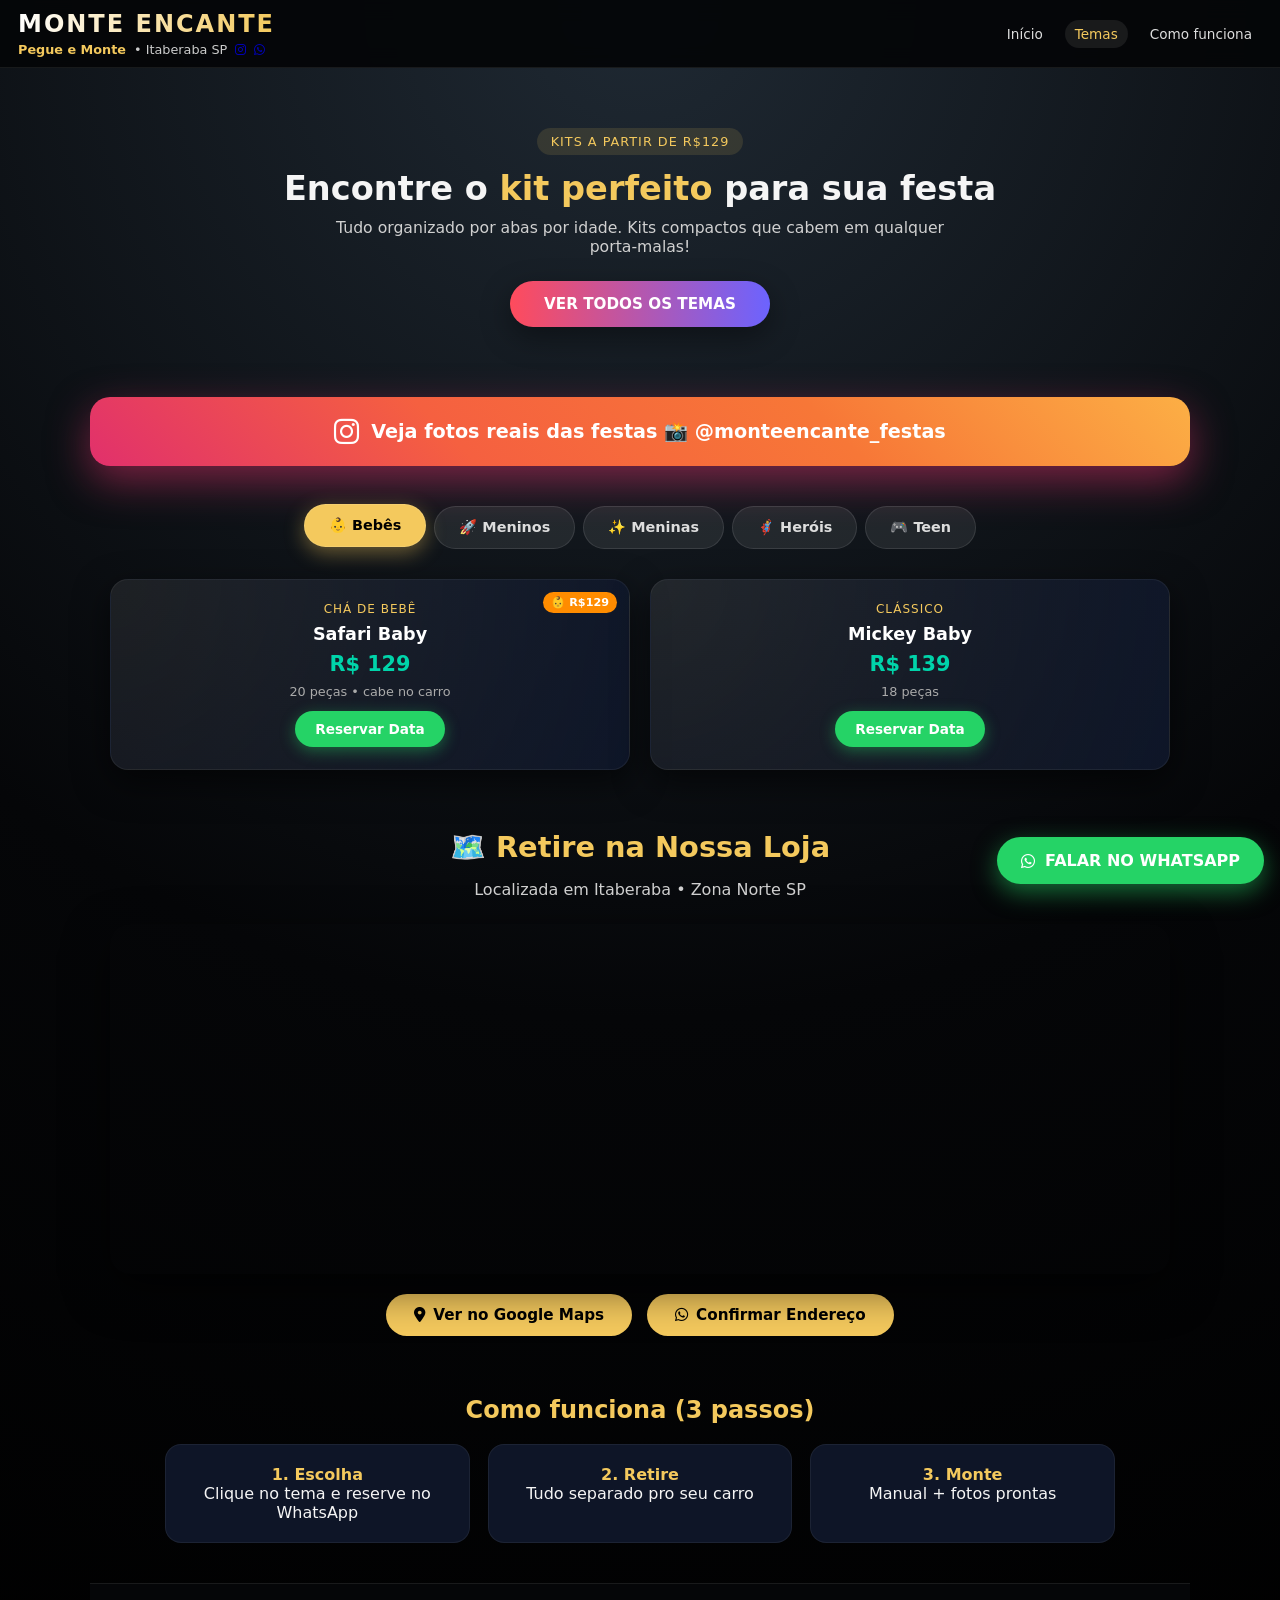
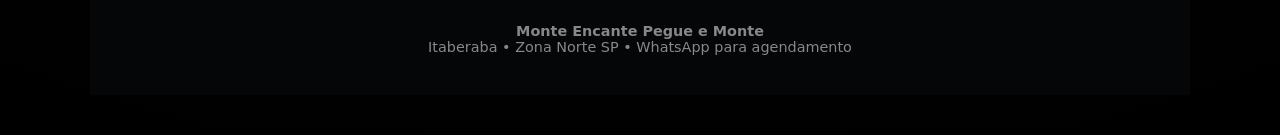
==== index.html @ 4c1ba181 "Add files via upload" ====
<!DOCTYPE html>
<html lang="pt-br">
<head>
  <meta charset="UTF-8">
  <meta name="viewport" content="width=device-width, initial-scale=1.0">
  <title>Monte Encante - Pegue e Monte Itaberaba SP | A partir R$129</title>

  <meta name="description" content="Kits Pegue e Monte em Itaberaba SP. Patrulha Canina R$179, Safari Baby R$129, Unicórnio R$159. Cabe no carro! Retire hoje.">
  <meta name="keywords" content="pegue e monte itaberaba, festa infantil zona norte sp, patrulha canina kit sp, safari baby pegue e monte">

  <!-- Meta Pixel Code -->
  <script>
  !function(f,b,e,v,n,t,s)
  {if(f.fbq)return;n=f.fbq=function(){n.callMethod?
  n.callMethod.apply(n,arguments):n.queue.push(arguments)};
  if(!f._fbq)f._fbq=n;n.push=n;n.loaded=!0;n.version='2.0';
  n.queue=[];t=b.createElement(e);t.async=!0;
  t.src=v;s=b.getElementsByTagName(e)[0];
  s.parentNode.insertBefore(t,s)}(window, document,'script',
  'https://connect.facebook.net/en_US/fbevents.js');
  fbq('init', '24775498962125054');
  fbq('track', 'PageView');
  </script>
  <noscript><img height="1" width="1" style="display:none"
  src="https://www.facebook.com/tr?id=24775498962125054&ev=PageView&noscript=1"
  /></noscript>
  <!-- End Meta Pixel Code -->

  <link rel="stylesheet" href="https://cdnjs.cloudflare.com/ajax/libs/font-awesome/6.5.1/css/all.min.css">
  <style>
    :root { --dourado: #F4C95D; --vermelho: #FF4B5C; --preto: #0B0C10; --branco: #FFFFFF; --roxo: #6C63FF; --verde-wa: #25D366; --preco: #00D4AA; --escassez: #FF8C00; }
    * { box-sizing: border-box; scroll-behavior: smooth; }
    body { margin: 0; font-family: system-ui, sans-serif; background: radial-gradient(circle at top, #1f2933 0, #050608 55%, #000 100%); color: #f5f5f5; }

    header { padding: 10px 18px; display: flex; align-items: center; justify-content: space-between; border-bottom: 1px solid rgba(255,255,255,0.08); backdrop-filter: blur(10px); position: sticky; top: 0; z-index: 50; background: rgba(5,6,8,0.94); }
    .brand-area { display: flex; flex-direction: column; gap: 4px; }
    .brand-name { font-size: 1.5rem; letter-spacing: 2px; font-weight: 800; text-transform: uppercase; background: linear-gradient(90deg, #ffffff, var(--dourado)); -webkit-background-clip: text; color: transparent; position: relative; cursor: pointer; transition: transform 0.25s; }
    .brand-name::after { content: ""; position: absolute; left: -40%; top: 0; width: 40%; height: 100%; background: linear-gradient(120deg, transparent, rgba(255,255,255,0.7), transparent); transform: skewX(-20deg) translateX(-100%); opacity: 0; }
    .brand-name:hover { transform: scale(1.03); }
    .brand-name:hover::after { animation: shine 0.9s forwards; opacity: 1; }
    @keyframes shine { 0% { transform: skewX(-20deg) translateX(-120%); } 100% { transform: skewX(-20deg) translateX(220%); } }
    .brand-sub { font-size: 0.8rem; color: #ccc; display: flex; align-items: center; gap: 8px; }
    .brand-sub span { color: var(--dourado); font-weight: 600; }
    .brand-sub i { font-size: 0.75rem; opacity: 0.8; cursor: pointer; transition: 0.25s; }
    .brand-sub i:hover { color: var(--dourado); transform: scale(1.2); }
    nav { display: flex; gap: 12px; font-size: 0.85rem; }
    nav a { color: #ddd; text-decoration: none; padding: 6px 10px; border-radius: 999px; transition: 0.25s; }
    nav a:hover, nav a.active { background: rgba(255,255,255,0.08); color: var(--dourado); }

    .hero { padding: 60px 20px 40px; text-align: center; max-width: 1000px; margin: 0 auto; }
    .badge { display: inline-block; padding: 6px 14px; border-radius: 999px; background: rgba(244,201,93,0.12); color: var(--dourado); font-size: 0.8rem; text-transform: uppercase; letter-spacing: 1px; margin-bottom: 14px; }
    .hero h2 { font-size: 2.1rem; margin: 0 0 10px; }
    .hero h2 span { color: var(--dourado); }
    .hero p { max-width: 650px; margin: 0 auto 25px; color: #d0d0d0; font-size: 0.98rem; }
    .btn-main { background: linear-gradient(90deg, var(--vermelho), var(--roxo)); color: #fff; padding: 14px 34px; border-radius: 40px; text-decoration: none; font-weight: 700; font-size: 0.95rem; display: inline-block; box-shadow: 0 10px 30px rgba(0,0,0,0.4); transition: transform 0.25s, box-shadow 0.25s; }
    .btn-main:hover { transform: translateY(-3px) scale(1.02); box-shadow: 0 16px 40px rgba(0,0,0,0.6); }

    .instagram-banner { background: linear-gradient(45deg, #E1306C, #F56040, #F77737, #FCAF45); padding: 20px; text-align: center; margin: 30px 20px; max-width: 1100px; border-radius: 20px; box-shadow: 0 15px 40px rgba(225,48,108,0.5); margin-left: auto; margin-right: auto; }
    .instagram-banner a { color: white; font-weight: 800; font-size: 1.2rem; text-decoration: none; display: flex; align-items: center; justify-content: center; gap: 12px; }
    .instagram-banner i { font-size: 1.8rem; animation: shake 2s infinite; }
    @keyframes shake { 0%, 100% { transform: rotate(0) scale(1); } 25% { transform: rotate(-8deg) scale(1.05); } 75% { transform: rotate(8deg) scale(1.05); } }

    .tabs { max-width: 1100px; margin: 40px auto; padding: 0 20px; }
    .tab-buttons { display: flex; flex-wrap: wrap; gap: 8px; justify-content: center; margin-bottom: 30px; }
    .tab-btn { background: rgba(255,255,255,0.08); color: #ddd; padding: 12px 24px; border-radius: 25px; text-decoration: none; font-weight: 600; font-size: 0.9rem; transition: 0.25s; border: 1px solid rgba(255,255,255,0.1); display: flex; align-items: center; gap: 8px; }
    .tab-btn:hover, .tab-btn.active { background: var(--dourado); color: #000; transform: translateY(-2px); box-shadow: 0 6px 20px rgba(244,201,93,0.4); }
    .tab-content { display: none; }
    .tab-content.active { display: block; animation: fadeIn 0.4s; }
    @keyframes fadeIn { from { opacity: 0; transform: translateY(20px); } to { opacity: 1; transform: translateY(0); } }

    .grid { display: grid; grid-template-columns: repeat(auto-fit, minmax(260px, 1fr)); gap: 20px; }
    .card { border-radius: 18px; padding: 22px; background: radial-gradient(circle at top left, rgba(255,255,255,0.08), rgba(15,23,42,0.95)); border: 1px solid rgba(255,255,255,0.06); box-shadow: 0 12px 35px rgba(0,0,0,0.6); position: relative; overflow: hidden; transition: transform 0.25s, box-shadow 0.25s; text-align: center; }
    .card::before { content: ""; position: absolute; width: 160%; height: 160%; top: -80%; left: -80%; background: radial-gradient(circle, rgba(244,201,93,0.15) 0, transparent 60%); opacity: 0; transition: opacity 0.3s; }
    .card:hover { transform: translateY(-6px); box-shadow: 0 18px 45px rgba(0,0,0,0.8); border-color: rgba(244,201,93,0.5); }
    .card:hover::before { opacity: 1; }
    .card h3 { margin: 0 0 8px; font-size: 1.1rem; color: #fff; }
    .card p { margin: 0 0 12px; font-size: 0.9rem; color: #d0d0d0; }
    .tag { font-size: 0.75rem; text-transform: uppercase; color: var(--dourado); letter-spacing: 1px; margin-bottom: 8px; display: block; }
    .preco { color: var(--preco); font-size: 1.3rem; font-weight: 800; margin: 8px 0; }
    .pecas { font-size: 0.8rem; color: #aaa; margin-bottom: 12px; }
    .selo-escassez { position: absolute; top: 12px; right: 12px; background: var(--escassez); color: white; padding: 4px 8px; border-radius: 12px; font-size: 0.7rem; font-weight: 700; }
    .btn-consultar { background: var(--verde-wa); color: white; padding: 10px 20px; border-radius: 20px; text-decoration: none; font-weight: 700; font-size: 0.85rem; display: inline-block; transition: 0.3s; box-shadow: 0 4px 15px rgba(37,211,102,0.4); cursor: pointer; border: none; }
    .btn-consultar:hover { transform: translateY(-2px); box-shadow: 0 6px 20px rgba(37,211,102,0.6); }

    .maps-section { max-width: 1100px; margin: 60px auto; padding: 0 20px; text-align: center; }
    .maps-section h2 { color: var(--dourado); font-size: 1.8rem; margin-bottom: 10px; }
    .maps-section p { color: #d0d0d0; margin-bottom: 25px; font-size: 1rem; }
    .maps-container { position: relative; width: 100%; height: 350px; border-radius: 20px; overflow: hidden; box-shadow: 0 15px 45px rgba(0,0,0,0.6); margin-bottom: 20px; }
    .maps-iframe { width: 100%; height: 100%; border: 0; }
    .maps-info { display: flex; align-items: center; justify-content: center; gap: 15px; flex-wrap: wrap; margin-top: 20px; }
    .maps-info a { background: var(--dourado); color: #000; padding: 12px 28px; border-radius: 30px; text-decoration: none; font-weight: 700; font-size: 0.95rem; transition: 0.3s; display: inline-flex; align-items: center; gap: 8px; cursor: pointer; }
    .maps-info a:hover { transform: translateY(-3px); box-shadow: 0 10px 25px rgba(244,201,93,0.5); }

    .steps, footer { max-width: 1100px; margin: 40px auto; padding: 0 20px; text-align: center; }
    .btn-whatsapp-fixed { position: fixed; right: 16px; bottom: 16px; background: var(--verde-wa); color: #fff; border-radius: 999px; padding: 14px 24px; text-decoration: none; font-weight: 700; font-size: 1rem; box-shadow: 0 8px 25px rgba(37,211,102,0.5); z-index: 999; display: flex; align-items: center; gap: 10px; animation: pulse 1.6s infinite; }
    @keyframes pulse { 0% { transform: scale(1); } 70% { transform: scale(1.05); } 100% { transform: scale(1); } }

    @media (max-width: 800px) { nav { display: none; } .maps-container { height: 250px; } }
    @media (max-width: 600px) { .hero h2 { font-size: 1.6rem; } .instagram-banner a { font-size: 1rem; } }
  </style>
</head>
<body>

<header>
  <div class="brand-area">
    <div class="brand-name">MONTE ENCANTE</div>
    <div class="brand-sub">
      <span>Pegue e Monte</span> • Itaberaba SP 
      <a href="https://instagram.com/monteencante_festas" target="_blank"><i class="fab fa-instagram"></i></a>
      <a href="https://wa.me/5511910604169" target="_blank"><i class="fab fa-whatsapp"></i></a>
    </div>
  </div>
  <nav>
    <a href="#inicio">Início</a>
    <a href="#temas" class="active">Temas</a>
    <a href="#como-funciona">Como funciona</a>
  </nav>
</header>

<section id="inicio" class="hero">
  <div class="badge">KITS A PARTIR DE R$129</div>
  <h2>Encontre o <span>kit perfeito</span> para sua festa</h2>
  <p>Tudo organizado por abas por idade. Kits compactos que cabem em qualquer porta-malas!</p>
  <a class="btn-main" href="#temas">VER TODOS OS TEMAS</a>
</section>

<div class="instagram-banner">
  <a href="https://instagram.com/monteencante_festas" target="_blank" onclick="fbq('track','Lead')">
    <i class="fab fa-instagram"></i>
    Veja fotos reais das festas 📸 @monteencante_festas
  </a>
</div>

<section id="temas" class="tabs">
  <div class="tab-buttons">
    <a href="#" class="tab-btn active" data-tab="bebês">👶 Bebês</a>
    <a href="#" class="tab-btn" data-tab="meninos">🚀 Meninos</a>
    <a href="#" class="tab-btn" data-tab="meninas">✨ Meninas</a>
    <a href="#" class="tab-btn" data-tab="herois">🦸‍♂️ Heróis</a>
    <a href="#" class="tab-btn" data-tab="adolescentes">🎮 Teen</a>
  </div>

  <div id="bebês" class="tab-content active">
    <div class="grid">
      <div class="card">
        <div class="selo-escassez">👶 R$129</div>
        <span class="tag">Chá de Bebê</span>
        <h3>Safari Baby</h3>
        <div class="preco">R$ 129</div>
        <div class="pecas">20 peças • cabe no carro</div>
        <a href="https://wa.me/5511910604169?text=Oi!%20Quero%20Safari%20Baby%20R$129" class="btn-consultar" onclick="fbq('track','Contact')">Reservar Data</a>
      </div>
      <div class="card">
        <span class="tag">Clássico</span>
        <h3>Mickey Baby</h3>
        <div class="preco">R$ 139</div>
        <div class="pecas">18 peças</div>
        <a href="https://wa.me/5511910604169?text=Oi!%20Quero%20Mickey%20Baby%20R$139" class="btn-consultar" onclick="fbq('track','Contact')">Reservar Data</a>
      </div>
    </div>
  </div>

  <div id="meninos" class="tab-content">
    <div class="grid">
      <div class="card">
        <div class="selo-escassez">🔥 TOP 1</div>
        <span class="tag">Mais Pedido</span>
        <h3>Patrulha Canina</h3>
        <div class="preco">R$ 179</div>
        <div class="pecas">25 peças • pronta entrega</div>
        <a href="https://wa.me/5511910604169?text=Oi!%20Quero%20Patrulha%20R$179" class="btn-consultar" onclick="fbq('track','Contact')">Reservar Data</a>
      </div>
      <div class="card">
        <span class="tag">Aventura</span>
        <h3>Dinossauros</h3>
        <div class="preco">R$ 149</div>
        <div class="pecas">22 peças</div>
        <a href="https://wa.me/5511910604169?text=Oi!%20Quero%20Dinossauros%20R$149" class="btn-consultar" onclick="fbq('track','Contact')">Reservar Data</a>
      </div>
      <div class="card">
        <span class="tag">Velocidade</span>
        <h3>Carros</h3>
        <div class="preco">R$ 159</div>
        <div class="pecas">24 peças</div>
        <a href="https://wa.me/5511910604169?text=Oi!%20Quero%20Carros%20R$159" class="btn-consultar" onclick="fbq('track','Contact')">Reservar Data</a>
      </div>
    </div>
  </div>

  <div id="meninas" class="tab-content">
    <div class="grid">
      <div class="card">
        <div class="selo-escassez">✨ R$159</div>
        <span class="tag">Febre 2026</span>
        <h3>Unicórnio</h3>
        <div class="preco">R$ 159</div>
        <div class="pecas">23 peças</div>
        <a href="https://wa.me/5511910604169?text=Oi!%20Quero%20Unicornio%20R$159" class="btn-consultar" onclick="fbq('track','Contact')">Reservar Data</a>
      </div>
      <div class="card">
        <span class="tag">Disney</span>
        <h3>Princesas</h3>
        <div class="preco">R$ 169</div>
        <div class="pecas">26 peças</div>
        <a href="https://wa.me/5511910604169?text=Oi!%20Quero%20Princesas%20R$169" class="btn-consultar" onclick="fbq('track','Contact')">Reservar Data</a>
      </div>
      <div class="card">
        <span class="tag">Clássico</span>
        <h3>Minnie Rosa</h3>
        <div class="preco">R$ 149</div>
        <div class="pecas">21 peças</div>
        <a href="https://wa.me/5511910604169?text=Oi!%20Quero%20Minnie%20R$149" class="btn-consultar" onclick="fbq('track','Contact')">Reservar Data</a>
      </div>
    </div>
  </div>

  <div id="herois" class="tab-content">
    <div class="grid">
      <div class="card">
        <div class="selo-escassez">🕷️ R$169</div>
        <span class="tag">#1 Heróis</span>
        <h3>Homem-Aranha</h3>
        <div class="preco">R$ 169</div>
        <div class="pecas">24 peças</div>
        <a href="https://wa.me/5511910604169?text=Oi!%20Quero%20Homem-Aranha%20R$169" class="btn-consultar" onclick="fbq('track','Contact')">Reservar Data</a>
      </div>
      <div class="card">
        <span class="tag">Clássico</span>
        <h3>Patrulha Canina</h3>
        <div class="preco">R$ 179</div>
        <div class="pecas">25 peças</div>
        <a href="https://wa.me/5511910604169?text=Oi!%20Quero%20Patrulha%20R$179" class="btn-consultar" onclick="fbq('track','Contact')">Reservar Data</a>
      </div>
    </div>
  </div>

  <div id="adolescentes" class="tab-content">
    <div class="grid">
      <div class="card">
        <span class="tag">Netflix</span>
        <h3>Stranger Things</h3>
        <div class="preco">R$ 199</div>
        <div class="pecas">22 peças</div>
        <a href="https://wa.me/5511910604169?text=Oi!%20Quero%20Stranger%20Things%20R$199" class="btn-consultar" onclick="fbq('track','Contact')">Reservar Data</a>
      </div>
      <div class="card">
        <span class="tag">Música</span>
        <h3>Tardezinha</h3>
        <div class="preco">R$ 189</div>
        <div class="pecas">20 peças</div>
        <a href="https://wa.me/5511910604169?text=Oi!%20Quero%20Tardezinha%20R$189" class="btn-consultar" onclick="fbq('track','Contact')">Reservar Data</a>
      </div>
    </div>
  </div>
</section>

<section class="maps-section">
  <h2>🗺️ Retire na Nossa Loja</h2>
  <p>Localizada em Itaberaba • Zona Norte SP</p>
  
  <div class="maps-container">
    <iframe class="maps-iframe" src="https://www.google.com/maps/embed?pb=!1m18!1m12!1m3!1d3659.1234567890!2d-46.4567!3d-23.5234!2m3!1f0!2f0!3f0!3m2!1i1024!2i768!4f13.1!3m3!1m2!1s0x94cef1234567890%3A0x1234567890abcdef!2sItaberaba%2C%20S%C3%A3o%20Paulo%2C%20SP!5e0!3m2!1spt-BR!2sbr!4v1234567890" allowfullscreen="" loading="lazy" referrerpolicy="no-referrer-when-downgrade"></iframe>
  </div>

  <div class="maps-info">
    <a href="https://www.google.com/maps/search/Itaberaba,+São+Paulo" target="_blank" onclick="fbq('track','Contact')">
      <i class="fas fa-map-marker-alt"></i> Ver no Google Maps
    </a>
    <a href="https://wa.me/5511910604169?text=Qual%20seu%20endereço%20exato%20de%20retirada?" onclick="fbq('track','Contact')">
      <i class="fab fa-whatsapp"></i> Confirmar Endereço
    </a>
  </div>
</section>

<section id="como-funciona" class="steps">
  <h2 style="color: var(--dourado);">Como funciona (3 passos)</h2>
  <div style="display: grid; grid-template-columns: repeat(auto-fit, minmax(240px, 1fr)); gap: 18px; max-width: 950px; margin: 20px auto;">
    <div style="background: rgba(15,23,42,0.95); border-radius: 16px; padding: 20px; border: 1px solid rgba(255,255,255,0.06);">
      <strong style="color: var(--dourado);">1. Escolha</strong><br>Clique no tema e reserve no WhatsApp
    </div>
    <div style="background: rgba(15,23,42,0.95); border-radius: 16px; padding: 20px; border: 1px solid rgba(255,255,255,0.06);">
      <strong style="color: var(--dourado);">2. Retire</strong><br>Tudo separado pro seu carro
    </div>
    <div style="background: rgba(15,23,42,0.95); border-radius: 16px; padding: 20px; border: 1px solid rgba(255,255,255,0.06);">
      <strong style="color: var(--dourado);">3. Monte</strong><br>Manual + fotos prontas
    </div>
  </div>
</section>

<footer style="background: #050608; color: #888; text-align: center; padding: 25px 20px; font-size: 0.9rem; border-top: 1px solid rgba(255,255,255,0.08);">
  <p><b>Monte Encante Pegue e Monte</b><br>Itaberaba • Zona Norte SP • WhatsApp para agendamento</p>
</footer>

<a class="btn-whatsapp-fixed" href="https://wa.me/5511970251788?text=Oi!%20Vi%20os%20kits%20no%20site%20monteencante.com.br" onclick="fbq('track','Contact')">
  <i class="fab fa-whatsapp"></i> FALAR NO WHATSAPP
</a>

<script>
  document.querySelectorAll('.tab-btn').forEach(btn => {
    btn.addEventListener('click', (e) => {
      e.preventDefault();
      const targetTab = btn.getAttribute('data-tab');
      document.querySelectorAll('.tab-btn').forEach(b => b.classList.remove('active'));
      btn.classList.add('active');
      document.querySelectorAll('.tab-content').forEach(c => c.classList.remove('active'));
      document.getElementById(targetTab).classList.add('active');
    });
  });
</script>

</body>
</html>
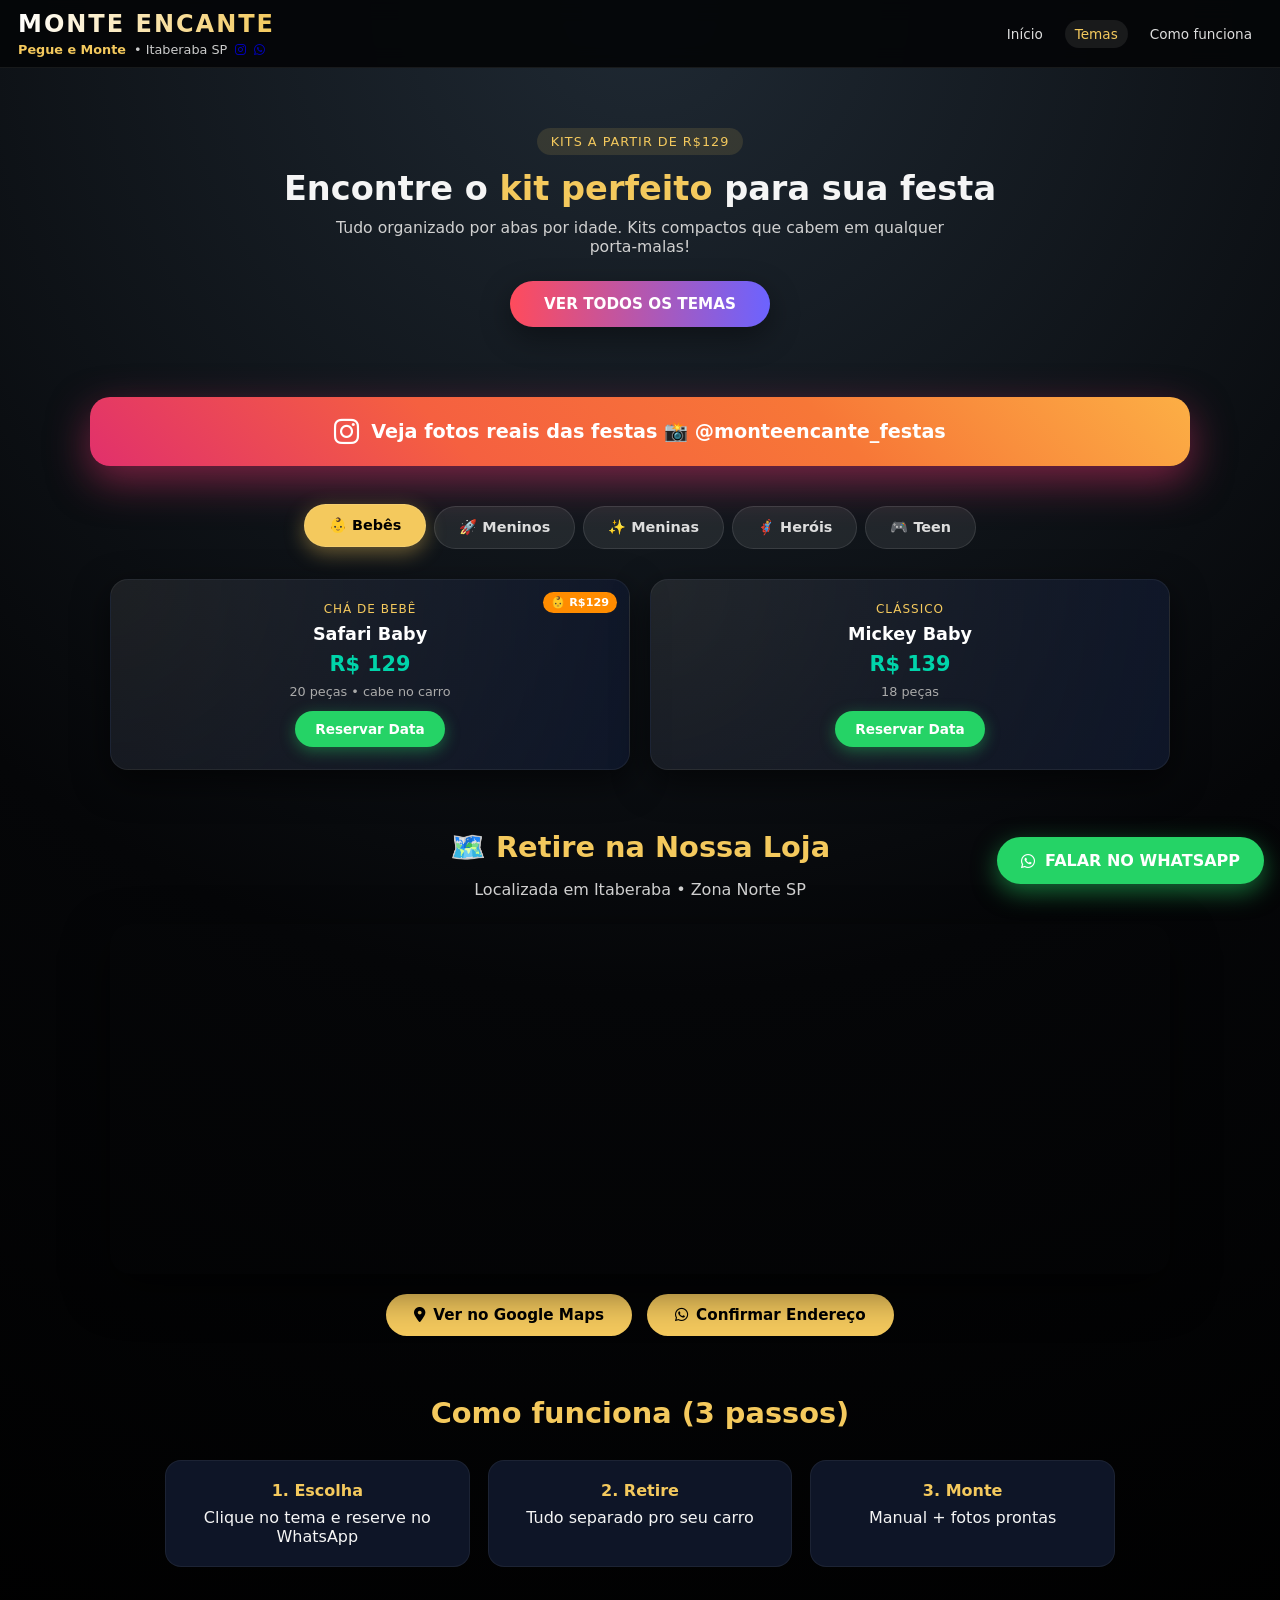
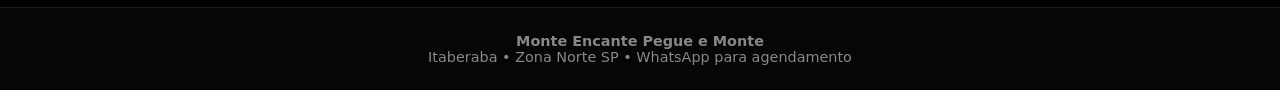
==== commit 05bf2674: "Add files via upload" ====
--- a/index.html
+++ b/index.html
@@ -1,312 +1,378 @@
-<!DOCTYPE html>
-<html lang="pt-br">
-<head>
-  <meta charset="UTF-8">
-  <meta name="viewport" content="width=device-width, initial-scale=1.0">
-  <title>Monte Encante - Pegue e Monte Itaberaba SP | A partir R$129</title>
-
-  <meta name="description" content="Kits Pegue e Monte em Itaberaba SP. Patrulha Canina R$179, Safari Baby R$129, Unicórnio R$159. Cabe no carro! Retire hoje.">
-  <meta name="keywords" content="pegue e monte itaberaba, festa infantil zona norte sp, patrulha canina kit sp, safari baby pegue e monte">
-
-  <!-- Meta Pixel Code -->
-  <script>
-  !function(f,b,e,v,n,t,s)
-  {if(f.fbq)return;n=f.fbq=function(){n.callMethod?
-  n.callMethod.apply(n,arguments):n.queue.push(arguments)};
-  if(!f._fbq)f._fbq=n;n.push=n;n.loaded=!0;n.version='2.0';
-  n.queue=[];t=b.createElement(e);t.async=!0;
-  t.src=v;s=b.getElementsByTagName(e)[0];
-  s.parentNode.insertBefore(t,s)}(window, document,'script',
-  'https://connect.facebook.net/en_US/fbevents.js');
-  fbq('init', '24775498962125054');
-  fbq('track', 'PageView');
-  </script>
-  <noscript><img height="1" width="1" style="display:none"
-  src="https://www.facebook.com/tr?id=24775498962125054&ev=PageView&noscript=1"
-  /></noscript>
-  <!-- End Meta Pixel Code -->
-
-  <link rel="stylesheet" href="https://cdnjs.cloudflare.com/ajax/libs/font-awesome/6.5.1/css/all.min.css">
-  <style>
-    :root { --dourado: #F4C95D; --vermelho: #FF4B5C; --preto: #0B0C10; --branco: #FFFFFF; --roxo: #6C63FF; --verde-wa: #25D366; --preco: #00D4AA; --escassez: #FF8C00; }
-    * { box-sizing: border-box; scroll-behavior: smooth; }
-    body { margin: 0; font-family: system-ui, sans-serif; background: radial-gradient(circle at top, #1f2933 0, #050608 55%, #000 100%); color: #f5f5f5; }
-
-    header { padding: 10px 18px; display: flex; align-items: center; justify-content: space-between; border-bottom: 1px solid rgba(255,255,255,0.08); backdrop-filter: blur(10px); position: sticky; top: 0; z-index: 50; background: rgba(5,6,8,0.94); }
-    .brand-area { display: flex; flex-direction: column; gap: 4px; }
-    .brand-name { font-size: 1.5rem; letter-spacing: 2px; font-weight: 800; text-transform: uppercase; background: linear-gradient(90deg, #ffffff, var(--dourado)); -webkit-background-clip: text; color: transparent; position: relative; cursor: pointer; transition: transform 0.25s; }
-    .brand-name::after { content: ""; position: absolute; left: -40%; top: 0; width: 40%; height: 100%; background: linear-gradient(120deg, transparent, rgba(255,255,255,0.7), transparent); transform: skewX(-20deg) translateX(-100%); opacity: 0; }
-    .brand-name:hover { transform: scale(1.03); }
-    .brand-name:hover::after { animation: shine 0.9s forwards; opacity: 1; }
-    @keyframes shine { 0% { transform: skewX(-20deg) translateX(-120%); } 100% { transform: skewX(-20deg) translateX(220%); } }
-    .brand-sub { font-size: 0.8rem; color: #ccc; display: flex; align-items: center; gap: 8px; }
-    .brand-sub span { color: var(--dourado); font-weight: 600; }
-    .brand-sub i { font-size: 0.75rem; opacity: 0.8; cursor: pointer; transition: 0.25s; }
-    .brand-sub i:hover { color: var(--dourado); transform: scale(1.2); }
-    nav { display: flex; gap: 12px; font-size: 0.85rem; }
-    nav a { color: #ddd; text-decoration: none; padding: 6px 10px; border-radius: 999px; transition: 0.25s; }
-    nav a:hover, nav a.active { background: rgba(255,255,255,0.08); color: var(--dourado); }
-
-    .hero { padding: 60px 20px 40px; text-align: center; max-width: 1000px; margin: 0 auto; }
-    .badge { display: inline-block; padding: 6px 14px; border-radius: 999px; background: rgba(244,201,93,0.12); color: var(--dourado); font-size: 0.8rem; text-transform: uppercase; letter-spacing: 1px; margin-bottom: 14px; }
-    .hero h2 { font-size: 2.1rem; margin: 0 0 10px; }
-    .hero h2 span { color: var(--dourado); }
-    .hero p { max-width: 650px; margin: 0 auto 25px; color: #d0d0d0; font-size: 0.98rem; }
-    .btn-main { background: linear-gradient(90deg, var(--vermelho), var(--roxo)); color: #fff; padding: 14px 34px; border-radius: 40px; text-decoration: none; font-weight: 700; font-size: 0.95rem; display: inline-block; box-shadow: 0 10px 30px rgba(0,0,0,0.4); transition: transform 0.25s, box-shadow 0.25s; }
-    .btn-main:hover { transform: translateY(-3px) scale(1.02); box-shadow: 0 16px 40px rgba(0,0,0,0.6); }
-
-    .instagram-banner { background: linear-gradient(45deg, #E1306C, #F56040, #F77737, #FCAF45); padding: 20px; text-align: center; margin: 30px 20px; max-width: 1100px; border-radius: 20px; box-shadow: 0 15px 40px rgba(225,48,108,0.5); margin-left: auto; margin-right: auto; }
-    .instagram-banner a { color: white; font-weight: 800; font-size: 1.2rem; text-decoration: none; display: flex; align-items: center; justify-content: center; gap: 12px; }
-    .instagram-banner i { font-size: 1.8rem; animation: shake 2s infinite; }
-    @keyframes shake { 0%, 100% { transform: rotate(0) scale(1); } 25% { transform: rotate(-8deg) scale(1.05); } 75% { transform: rotate(8deg) scale(1.05); } }
-
-    .tabs { max-width: 1100px; margin: 40px auto; padding: 0 20px; }
-    .tab-buttons { display: flex; flex-wrap: wrap; gap: 8px; justify-content: center; margin-bottom: 30px; }
-    .tab-btn { background: rgba(255,255,255,0.08); color: #ddd; padding: 12px 24px; border-radius: 25px; text-decoration: none; font-weight: 600; font-size: 0.9rem; transition: 0.25s; border: 1px solid rgba(255,255,255,0.1); display: flex; align-items: center; gap: 8px; }
-    .tab-btn:hover, .tab-btn.active { background: var(--dourado); color: #000; transform: translateY(-2px); box-shadow: 0 6px 20px rgba(244,201,93,0.4); }
-    .tab-content { display: none; }
-    .tab-content.active { display: block; animation: fadeIn 0.4s; }
-    @keyframes fadeIn { from { opacity: 0; transform: translateY(20px); } to { opacity: 1; transform: translateY(0); } }
-
-    .grid { display: grid; grid-template-columns: repeat(auto-fit, minmax(260px, 1fr)); gap: 20px; }
-    .card { border-radius: 18px; padding: 22px; background: radial-gradient(circle at top left, rgba(255,255,255,0.08), rgba(15,23,42,0.95)); border: 1px solid rgba(255,255,255,0.06); box-shadow: 0 12px 35px rgba(0,0,0,0.6); position: relative; overflow: hidden; transition: transform 0.25s, box-shadow 0.25s; text-align: center; }
-    .card::before { content: ""; position: absolute; width: 160%; height: 160%; top: -80%; left: -80%; background: radial-gradient(circle, rgba(244,201,93,0.15) 0, transparent 60%); opacity: 0; transition: opacity 0.3s; }
-    .card:hover { transform: translateY(-6px); box-shadow: 0 18px 45px rgba(0,0,0,0.8); border-color: rgba(244,201,93,0.5); }
-    .card:hover::before { opacity: 1; }
-    .card h3 { margin: 0 0 8px; font-size: 1.1rem; color: #fff; }
-    .card p { margin: 0 0 12px; font-size: 0.9rem; color: #d0d0d0; }
-    .tag { font-size: 0.75rem; text-transform: uppercase; color: var(--dourado); letter-spacing: 1px; margin-bottom: 8px; display: block; }
-    .preco { color: var(--preco); font-size: 1.3rem; font-weight: 800; margin: 8px 0; }
-    .pecas { font-size: 0.8rem; color: #aaa; margin-bottom: 12px; }
-    .selo-escassez { position: absolute; top: 12px; right: 12px; background: var(--escassez); color: white; padding: 4px 8px; border-radius: 12px; font-size: 0.7rem; font-weight: 700; }
-    .btn-consultar { background: var(--verde-wa); color: white; padding: 10px 20px; border-radius: 20px; text-decoration: none; font-weight: 700; font-size: 0.85rem; display: inline-block; transition: 0.3s; box-shadow: 0 4px 15px rgba(37,211,102,0.4); cursor: pointer; border: none; }
-    .btn-consultar:hover { transform: translateY(-2px); box-shadow: 0 6px 20px rgba(37,211,102,0.6); }
-
-    .maps-section { max-width: 1100px; margin: 60px auto; padding: 0 20px; text-align: center; }
-    .maps-section h2 { color: var(--dourado); font-size: 1.8rem; margin-bottom: 10px; }
-    .maps-section p { color: #d0d0d0; margin-bottom: 25px; font-size: 1rem; }
-    .maps-container { position: relative; width: 100%; height: 350px; border-radius: 20px; overflow: hidden; box-shadow: 0 15px 45px rgba(0,0,0,0.6); margin-bottom: 20px; }
-    .maps-iframe { width: 100%; height: 100%; border: 0; }
-    .maps-info { display: flex; align-items: center; justify-content: center; gap: 15px; flex-wrap: wrap; margin-top: 20px; }
-    .maps-info a { background: var(--dourado); color: #000; padding: 12px 28px; border-radius: 30px; text-decoration: none; font-weight: 700; font-size: 0.95rem; transition: 0.3s; display: inline-flex; align-items: center; gap: 8px; cursor: pointer; }
-    .maps-info a:hover { transform: translateY(-3px); box-shadow: 0 10px 25px rgba(244,201,93,0.5); }
-
-    .steps, footer { max-width: 1100px; margin: 40px auto; padding: 0 20px; text-align: center; }
-    .btn-whatsapp-fixed { position: fixed; right: 16px; bottom: 16px; background: var(--verde-wa); color: #fff; border-radius: 999px; padding: 14px 24px; text-decoration: none; font-weight: 700; font-size: 1rem; box-shadow: 0 8px 25px rgba(37,211,102,0.5); z-index: 999; display: flex; align-items: center; gap: 10px; animation: pulse 1.6s infinite; }
-    @keyframes pulse { 0% { transform: scale(1); } 70% { transform: scale(1.05); } 100% { transform: scale(1); } }
-
-    @media (max-width: 800px) { nav { display: none; } .maps-container { height: 250px; } }
-    @media (max-width: 600px) { .hero h2 { font-size: 1.6rem; } .instagram-banner a { font-size: 1rem; } }
-  </style>
-</head>
-<body>
-
-<header>
-  <div class="brand-area">
-    <div class="brand-name">MONTE ENCANTE</div>
-    <div class="brand-sub">
-      <span>Pegue e Monte</span> • Itaberaba SP 
-      <a href="https://instagram.com/monteencante_festas" target="_blank"><i class="fab fa-instagram"></i></a>
-      <a href="https://wa.me/5511910604169" target="_blank"><i class="fab fa-whatsapp"></i></a>
-    </div>
-  </div>
-  <nav>
-    <a href="#inicio">Início</a>
-    <a href="#temas" class="active">Temas</a>
-    <a href="#como-funciona">Como funciona</a>
-  </nav>
-</header>
-
-<section id="inicio" class="hero">
-  <div class="badge">KITS A PARTIR DE R$129</div>
-  <h2>Encontre o <span>kit perfeito</span> para sua festa</h2>
-  <p>Tudo organizado por abas por idade. Kits compactos que cabem em qualquer porta-malas!</p>
-  <a class="btn-main" href="#temas">VER TODOS OS TEMAS</a>
-</section>
-
-<div class="instagram-banner">
-  <a href="https://instagram.com/monteencante_festas" target="_blank" onclick="fbq('track','Lead')">
-    <i class="fab fa-instagram"></i>
-    Veja fotos reais das festas 📸 @monteencante_festas
-  </a>
-</div>
-
-<section id="temas" class="tabs">
-  <div class="tab-buttons">
-    <a href="#" class="tab-btn active" data-tab="bebês">👶 Bebês</a>
-    <a href="#" class="tab-btn" data-tab="meninos">🚀 Meninos</a>
-    <a href="#" class="tab-btn" data-tab="meninas">✨ Meninas</a>
-    <a href="#" class="tab-btn" data-tab="herois">🦸‍♂️ Heróis</a>
-    <a href="#" class="tab-btn" data-tab="adolescentes">🎮 Teen</a>
-  </div>
-
-  <div id="bebês" class="tab-content active">
-    <div class="grid">
-      <div class="card">
-        <div class="selo-escassez">👶 R$129</div>
-        <span class="tag">Chá de Bebê</span>
-        <h3>Safari Baby</h3>
-        <div class="preco">R$ 129</div>
-        <div class="pecas">20 peças • cabe no carro</div>
-        <a href="https://wa.me/5511910604169?text=Oi!%20Quero%20Safari%20Baby%20R$129" class="btn-consultar" onclick="fbq('track','Contact')">Reservar Data</a>
-      </div>
-      <div class="card">
-        <span class="tag">Clássico</span>
-        <h3>Mickey Baby</h3>
-        <div class="preco">R$ 139</div>
-        <div class="pecas">18 peças</div>
-        <a href="https://wa.me/5511910604169?text=Oi!%20Quero%20Mickey%20Baby%20R$139" class="btn-consultar" onclick="fbq('track','Contact')">Reservar Data</a>
-      </div>
-    </div>
-  </div>
-
-  <div id="meninos" class="tab-content">
-    <div class="grid">
-      <div class="card">
-        <div class="selo-escassez">🔥 TOP 1</div>
-        <span class="tag">Mais Pedido</span>
-        <h3>Patrulha Canina</h3>
-        <div class="preco">R$ 179</div>
-        <div class="pecas">25 peças • pronta entrega</div>
-        <a href="https://wa.me/5511910604169?text=Oi!%20Quero%20Patrulha%20R$179" class="btn-consultar" onclick="fbq('track','Contact')">Reservar Data</a>
-      </div>
-      <div class="card">
-        <span class="tag">Aventura</span>
-        <h3>Dinossauros</h3>
-        <div class="preco">R$ 149</div>
-        <div class="pecas">22 peças</div>
-        <a href="https://wa.me/5511910604169?text=Oi!%20Quero%20Dinossauros%20R$149" class="btn-consultar" onclick="fbq('track','Contact')">Reservar Data</a>
-      </div>
-      <div class="card">
-        <span class="tag">Velocidade</span>
-        <h3>Carros</h3>
-        <div class="preco">R$ 159</div>
-        <div class="pecas">24 peças</div>
-        <a href="https://wa.me/5511910604169?text=Oi!%20Quero%20Carros%20R$159" class="btn-consultar" onclick="fbq('track','Contact')">Reservar Data</a>
-      </div>
-    </div>
-  </div>
-
-  <div id="meninas" class="tab-content">
-    <div class="grid">
-      <div class="card">
-        <div class="selo-escassez">✨ R$159</div>
-        <span class="tag">Febre 2026</span>
-        <h3>Unicórnio</h3>
-        <div class="preco">R$ 159</div>
-        <div class="pecas">23 peças</div>
-        <a href="https://wa.me/5511910604169?text=Oi!%20Quero%20Unicornio%20R$159" class="btn-consultar" onclick="fbq('track','Contact')">Reservar Data</a>
-      </div>
-      <div class="card">
-        <span class="tag">Disney</span>
-        <h3>Princesas</h3>
-        <div class="preco">R$ 169</div>
-        <div class="pecas">26 peças</div>
-        <a href="https://wa.me/5511910604169?text=Oi!%20Quero%20Princesas%20R$169" class="btn-consultar" onclick="fbq('track','Contact')">Reservar Data</a>
-      </div>
-      <div class="card">
-        <span class="tag">Clássico</span>
-        <h3>Minnie Rosa</h3>
-        <div class="preco">R$ 149</div>
-        <div class="pecas">21 peças</div>
-        <a href="https://wa.me/5511910604169?text=Oi!%20Quero%20Minnie%20R$149" class="btn-consultar" onclick="fbq('track','Contact')">Reservar Data</a>
-      </div>
-    </div>
-  </div>
-
-  <div id="herois" class="tab-content">
-    <div class="grid">
-      <div class="card">
-        <div class="selo-escassez">🕷️ R$169</div>
-        <span class="tag">#1 Heróis</span>
-        <h3>Homem-Aranha</h3>
-        <div class="preco">R$ 169</div>
-        <div class="pecas">24 peças</div>
-        <a href="https://wa.me/5511910604169?text=Oi!%20Quero%20Homem-Aranha%20R$169" class="btn-consultar" onclick="fbq('track','Contact')">Reservar Data</a>
-      </div>
-      <div class="card">
-        <span class="tag">Clássico</span>
-        <h3>Patrulha Canina</h3>
-        <div class="preco">R$ 179</div>
-        <div class="pecas">25 peças</div>
-        <a href="https://wa.me/5511910604169?text=Oi!%20Quero%20Patrulha%20R$179" class="btn-consultar" onclick="fbq('track','Contact')">Reservar Data</a>
-      </div>
-    </div>
-  </div>
-
-  <div id="adolescentes" class="tab-content">
-    <div class="grid">
-      <div class="card">
-        <span class="tag">Netflix</span>
-        <h3>Stranger Things</h3>
-        <div class="preco">R$ 199</div>
-        <div class="pecas">22 peças</div>
-        <a href="https://wa.me/5511910604169?text=Oi!%20Quero%20Stranger%20Things%20R$199" class="btn-consultar" onclick="fbq('track','Contact')">Reservar Data</a>
-      </div>
-      <div class="card">
-        <span class="tag">Música</span>
-        <h3>Tardezinha</h3>
-        <div class="preco">R$ 189</div>
-        <div class="pecas">20 peças</div>
-        <a href="https://wa.me/5511910604169?text=Oi!%20Quero%20Tardezinha%20R$189" class="btn-consultar" onclick="fbq('track','Contact')">Reservar Data</a>
-      </div>
-    </div>
-  </div>
-</section>
-
-<section class="maps-section">
-  <h2>🗺️ Retire na Nossa Loja</h2>
-  <p>Localizada em Itaberaba • Zona Norte SP</p>
-  
-  <div class="maps-container">
-    <iframe class="maps-iframe" src="https://www.google.com/maps/embed?pb=!1m18!1m12!1m3!1d3659.1234567890!2d-46.4567!3d-23.5234!2m3!1f0!2f0!3f0!3m2!1i1024!2i768!4f13.1!3m3!1m2!1s0x94cef1234567890%3A0x1234567890abcdef!2sItaberaba%2C%20S%C3%A3o%20Paulo%2C%20SP!5e0!3m2!1spt-BR!2sbr!4v1234567890" allowfullscreen="" loading="lazy" referrerpolicy="no-referrer-when-downgrade"></iframe>
-  </div>
-
-  <div class="maps-info">
-    <a href="https://www.google.com/maps/search/Itaberaba,+São+Paulo" target="_blank" onclick="fbq('track','Contact')">
-      <i class="fas fa-map-marker-alt"></i> Ver no Google Maps
-    </a>
-    <a href="https://wa.me/5511910604169?text=Qual%20seu%20endereço%20exato%20de%20retirada?" onclick="fbq('track','Contact')">
-      <i class="fab fa-whatsapp"></i> Confirmar Endereço
-    </a>
-  </div>
-</section>
-
-<section id="como-funciona" class="steps">
-  <h2 style="color: var(--dourado);">Como funciona (3 passos)</h2>
-  <div style="display: grid; grid-template-columns: repeat(auto-fit, minmax(240px, 1fr)); gap: 18px; max-width: 950px; margin: 20px auto;">
-    <div style="background: rgba(15,23,42,0.95); border-radius: 16px; padding: 20px; border: 1px solid rgba(255,255,255,0.06);">
-      <strong style="color: var(--dourado);">1. Escolha</strong><br>Clique no tema e reserve no WhatsApp
-    </div>
-    <div style="background: rgba(15,23,42,0.95); border-radius: 16px; padding: 20px; border: 1px solid rgba(255,255,255,0.06);">
-      <strong style="color: var(--dourado);">2. Retire</strong><br>Tudo separado pro seu carro
-    </div>
-    <div style="background: rgba(15,23,42,0.95); border-radius: 16px; padding: 20px; border: 1px solid rgba(255,255,255,0.06);">
-      <strong style="color: var(--dourado);">3. Monte</strong><br>Manual + fotos prontas
-    </div>
-  </div>
-</section>
-
-<footer style="background: #050608; color: #888; text-align: center; padding: 25px 20px; font-size: 0.9rem; border-top: 1px solid rgba(255,255,255,0.08);">
-  <p><b>Monte Encante Pegue e Monte</b><br>Itaberaba • Zona Norte SP • WhatsApp para agendamento</p>
-</footer>
-
-<a class="btn-whatsapp-fixed" href="https://wa.me/5511970251788?text=Oi!%20Vi%20os%20kits%20no%20site%20monteencante.com.br" onclick="fbq('track','Contact')">
-  <i class="fab fa-whatsapp"></i> FALAR NO WHATSAPP
-</a>
-
-<script>
-  document.querySelectorAll('.tab-btn').forEach(btn => {
-    btn.addEventListener('click', (e) => {
-      e.preventDefault();
-      const targetTab = btn.getAttribute('data-tab');
-      document.querySelectorAll('.tab-btn').forEach(b => b.classList.remove('active'));
-      btn.classList.add('active');
-      document.querySelectorAll('.tab-content').forEach(c => c.classList.remove('active'));
-      document.getElementById(targetTab).classList.add('active');
-    });
-  });
-</script>
-
-</body>
-</html>
+<!DOCTYPE html>
+<html lang="pt-br">
+<head>
+  <meta charset="UTF-8">
+  <meta name="viewport" content="width=device-width, initial-scale=1.0">
+  <meta name="google-site-verification" content="google10bb675379633025.html">
+  
+  <title>Monte Encante - Pegue e Monte Itaberaba SP | A partir R$129</title>
+  <meta name="description" content="Kits Pegue e Monte em Itaberaba SP. Patrulha Canina R$179, Safari Baby R$129, Unicórnio R$159. Cabe no carro! Retire hoje.">
+  <meta name="keywords" content="pegue e monte itaberaba, festa infantil zona norte sp, patrulha canina kit sp, safari baby pegue e monte">
+  <meta name="robots" content="index, follow, max-snippet:-1, max-image-preview:large">
+  <link rel="canonical" href="https://monteencante.com.br/">
+
+  <!-- Open Graph / Facebook -->
+  <meta property="og:type" content="website">
+  <meta property="og:url" content="https://monteencante.com.br/">
+  <meta property="og:title" content="Monte Encante - Pegue e Monte Itaberaba SP">
+  <meta property="og:description" content="Kits Pegue e Monte em Itaberaba SP. Patrulha Canina R$179, Safari Baby R$129, Unicórnio R$159">
+  <meta property="og:image" content="https://monteencante.com.br/og-image.jpg">
+  <meta property="og:site_name" content="Monte Encante">
+  <meta property="og:locale" content="pt_BR">
+
+  <!-- Twitter -->
+  <meta property="twitter:card" content="summary_large_image">
+  <meta property="twitter:url" content="https://monteencante.com.br/">
+  <meta property="twitter:title" content="Monte Encante - Pegue e Monte">
+  <meta property="twitter:description" content="Kits para festas infantis em Itaberaba SP">
+  <meta property="twitter:image" content="https://monteencante.com.br/og-image.jpg">
+
+  <!-- Meta Pixel Code FACEBOOK -->
+  <script>
+  !function(f,b,e,v,n,t,s)
+  {if(f.fbq)return;n=f.fbq=function(){n.callMethod?
+  n.callMethod.apply(n,arguments):n.queue.push(arguments)};
+  if(!f._fbq)f._fbq=n;n.push=n;n.loaded=!0;n.version='2.0';
+  n.queue=[];t=b.createElement(e);t.async=!0;
+  t.src=v;s=b.getElementsByTagName(e)[0];
+  s.parentNode.insertBefore(t,s)}(window, document,'script',
+  'https://connect.facebook.net/en_US/fbevents.js');
+  fbq('init', '24775498962125054');
+  fbq('track', 'PageView');
+  </script>
+  <noscript><img height="1" width="1" style="display:none"
+  src="https://www.facebook.com/tr?id=24775498962125054&ev=PageView&noscript=1"
+  /></noscript>
+  <!-- End Meta Pixel Code -->
+
+  <!-- Google Analytics 4 CONFIGURADO -->
+  <script async src="https://www.googletagmanager.com/gtag/js?id=G-K6Y9MXZXJY"></script>
+  <script>
+    window.dataLayer = window.dataLayer || [];
+    function gtag(){dataLayer.push(arguments);}
+    gtag('js', new Date());
+    gtag('config', 'G-K6Y9MXZXJY');
+  </script>
+
+  <!-- Schema Markup JSON-LD -->
+  <script type="application/ld+json">
+  {
+    "@context": "https://schema.org/",
+    "@type": "LocalBusiness",
+    "name": "Monte Encante",
+    "image": "https://monteencante.com.br/logo.png",
+    "description": "Kits pegue e monte para festas infantis em Itaberaba SP",
+    "telephone": "+5511910604169",
+    "email": "contato@monteencante.com.br",
+    "url": "https://monteencante.com.br",
+    "address": {
+      "@type": "PostalAddress",
+      "streetAddress": "Itaberaba",
+      "addressLocality": "São Paulo",
+      "addressRegion": "SP",
+      "postalCode": "02000-000",
+      "addressCountry": "BR"
+    },
+    "priceRange": "R$ 129 - R$ 199",
+    "sameAs": [
+      "https://instagram.com/monteencante_festas",
+      "https://wa.me/5511910604169"
+    ]
+  }
+  </script>
+
+  <link rel="stylesheet" href="https://cdnjs.cloudflare.com/ajax/libs/font-awesome/6.5.1/css/all.min.css">
+  <style>
+    :root { --dourado: #F4C95D; --vermelho: #FF4B5C; --preto: #0B0C10; --branco: #FFFFFF; --roxo: #6C63FF; --verde-wa: #25D366; --preco: #00D4AA; --escassez: #FF8C00; }
+    * { box-sizing: border-box; scroll-behavior: smooth; }
+    body { margin: 0; font-family: system-ui, -apple-system, sans-serif; background: radial-gradient(circle at top, #1f2933 0, #050608 55%, #000 100%); color: #f5f5f5; }
+
+    header { padding: 10px 18px; display: flex; align-items: center; justify-content: space-between; border-bottom: 1px solid rgba(255,255,255,0.08); backdrop-filter: blur(10px); position: sticky; top: 0; z-index: 50; background: rgba(5,6,8,0.94); }
+    .brand-area { display: flex; flex-direction: column; gap: 4px; }
+    .brand-name { font-size: 1.5rem; letter-spacing: 2px; font-weight: 800; text-transform: uppercase; background: linear-gradient(90deg, #ffffff, var(--dourado)); -webkit-background-clip: text; -webkit-text-fill-color: transparent; background-clip: text; position: relative; cursor: pointer; transition: transform 0.25s; }
+    .brand-name::after { content: ""; position: absolute; left: -40%; top: 0; width: 40%; height: 100%; background: linear-gradient(120deg, transparent, rgba(255,255,255,0.7), transparent); transform: skewX(-20deg) translateX(-100%); opacity: 0; }
+    .brand-name:hover { transform: scale(1.03); }
+    .brand-name:hover::after { animation: shine 0.9s forwards; opacity: 1; }
+    @keyframes shine { 0% { transform: skewX(-20deg) translateX(-120%); } 100% { transform: skewX(-20deg) translateX(220%); } }
+    .brand-sub { font-size: 0.8rem; color: #ccc; display: flex; align-items: center; gap: 8px; }
+    .brand-sub span { color: var(--dourado); font-weight: 600; }
+    .brand-sub i { font-size: 0.75rem; opacity: 0.8; cursor: pointer; transition: 0.25s; }
+    .brand-sub i:hover { color: var(--dourado); transform: scale(1.2); }
+    nav { display: flex; gap: 12px; font-size: 0.85rem; }
+    nav a { color: #ddd; text-decoration: none; padding: 6px 10px; border-radius: 999px; transition: 0.25s; }
+    nav a:hover, nav a.active { background: rgba(255,255,255,0.08); color: var(--dourado); }
+
+    .hero { padding: 60px 20px 40px; text-align: center; max-width: 1000px; margin: 0 auto; }
+    .badge { display: inline-block; padding: 6px 14px; border-radius: 999px; background: rgba(244,201,93,0.12); color: var(--dourado); font-size: 0.8rem; text-transform: uppercase; letter-spacing: 1px; margin-bottom: 14px; }
+    .hero h2 { font-size: 2.1rem; margin: 0 0 10px; }
+    .hero h2 span { color: var(--dourado); }
+    .hero p { max-width: 650px; margin: 0 auto 25px; color: #d0d0d0; font-size: 0.98rem; }
+    .btn-main { background: linear-gradient(90deg, var(--vermelho), var(--roxo)); color: #fff; padding: 14px 34px; border-radius: 40px; text-decoration: none; font-weight: 700; font-size: 0.95rem; display: inline-block; box-shadow: 0 10px 30px rgba(0,0,0,0.4); transition: transform 0.25s, box-shadow 0.25s; }
+    .btn-main:hover { transform: translateY(-3px) scale(1.02); box-shadow: 0 16px 40px rgba(0,0,0,0.6); }
+
+    .instagram-banner { background: linear-gradient(45deg, #E1306C, #F56040, #F77737, #FCAF45); padding: 20px; text-align: center; margin: 30px 20px; max-width: 1100px; border-radius: 20px; box-shadow: 0 15px 40px rgba(225,48,108,0.5); margin-left: auto; margin-right: auto; }
+    .instagram-banner a { color: white; font-weight: 800; font-size: 1.2rem; text-decoration: none; display: flex; align-items: center; justify-content: center; gap: 12px; }
+    .instagram-banner i { font-size: 1.8rem; animation: shake 2s infinite; }
+    @keyframes shake { 0%, 100% { transform: rotate(0) scale(1); } 25% { transform: rotate(-8deg) scale(1.05); } 75% { transform: rotate(8deg) scale(1.05); } }
+
+    .tabs { max-width: 1100px; margin: 40px auto; padding: 0 20px; }
+    .tab-buttons { display: flex; flex-wrap: wrap; gap: 8px; justify-content: center; margin-bottom: 30px; }
+    .tab-btn { background: rgba(255,255,255,0.08); color: #ddd; padding: 12px 24px; border-radius: 25px; text-decoration: none; font-weight: 600; font-size: 0.9rem; transition: 0.25s; border: 1px solid rgba(255,255,255,0.1); display: flex; align-items: center; gap: 8px; cursor: pointer; }
+    .tab-btn:hover, .tab-btn.active { background: var(--dourado); color: #000; transform: translateY(-2px); box-shadow: 0 6px 20px rgba(244,201,93,0.4); }
+    .tab-content { display: none; }
+    .tab-content.active { display: block; animation: fadeIn 0.4s; }
+    @keyframes fadeIn { from { opacity: 0; transform: translateY(20px); } to { opacity: 1; transform: translateY(0); } }
+
+    .grid { display: grid; grid-template-columns: repeat(auto-fit, minmax(260px, 1fr)); gap: 20px; }
+    .card { border-radius: 18px; padding: 22px; background: radial-gradient(circle at top left, rgba(255,255,255,0.08), rgba(15,23,42,0.95)); border: 1px solid rgba(255,255,255,0.06); box-shadow: 0 12px 35px rgba(0,0,0,0.6); position: relative; overflow: hidden; transition: transform 0.25s, box-shadow 0.25s; text-align: center; }
+    .card::before { content: ""; position: absolute; width: 160%; height: 160%; top: -80%; left: -80%; background: radial-gradient(circle, rgba(244,201,93,0.15) 0, transparent 60%); opacity: 0; transition: opacity 0.3s; }
+    .card:hover { transform: translateY(-6px); box-shadow: 0 18px 45px rgba(0,0,0,0.8); border-color: rgba(244,201,93,0.5); }
+    .card:hover::before { opacity: 1; }
+    .card h3 { margin: 0 0 8px; font-size: 1.1rem; color: #fff; }
+    .card p { margin: 0 0 12px; font-size: 0.9rem; color: #d0d0d0; }
+    .tag { font-size: 0.75rem; text-transform: uppercase; color: var(--dourado); letter-spacing: 1px; margin-bottom: 8px; display: block; }
+    .preco { color: var(--preco); font-size: 1.3rem; font-weight: 800; margin: 8px 0; }
+    .pecas { font-size: 0.8rem; color: #aaa; margin-bottom: 12px; }
+    .selo-escassez { position: absolute; top: 12px; right: 12px; background: var(--escassez); color: white; padding: 4px 8px; border-radius: 12px; font-size: 0.7rem; font-weight: 700; }
+    .btn-consultar { background: var(--verde-wa); color: white; padding: 10px 20px; border-radius: 20px; text-decoration: none; font-weight: 700; font-size: 0.85rem; display: inline-block; transition: 0.3s; box-shadow: 0 4px 15px rgba(37,211,102,0.4); cursor: pointer; border: none; }
+    .btn-consultar:hover { transform: translateY(-2px); box-shadow: 0 6px 20px rgba(37,211,102,0.6); }
+
+    .maps-section { max-width: 1100px; margin: 60px auto; padding: 0 20px; text-align: center; }
+    .maps-section h2 { color: var(--dourado); font-size: 1.8rem; margin-bottom: 10px; }
+    .maps-section p { color: #d0d0d0; margin-bottom: 25px; font-size: 1rem; }
+    .maps-container { position: relative; width: 100%; height: 350px; border-radius: 20px; overflow: hidden; box-shadow: 0 15px 45px rgba(0,0,0,0.6); margin-bottom: 20px; }
+    .maps-iframe { width: 100%; height: 100%; border: 0; }
+    .maps-info { display: flex; align-items: center; justify-content: center; gap: 15px; flex-wrap: wrap; margin-top: 20px; }
+    .maps-info a { background: var(--dourado); color: #000; padding: 12px 28px; border-radius: 30px; text-decoration: none; font-weight: 700; font-size: 0.95rem; transition: 0.3s; display: inline-flex; align-items: center; gap: 8px; cursor: pointer; }
+    .maps-info a:hover { transform: translateY(-3px); box-shadow: 0 10px 25px rgba(244,201,93,0.5); }
+
+    .steps { max-width: 1100px; margin: 40px auto; padding: 0 20px; text-align: center; }
+    .steps h2 { color: var(--dourado); font-size: 1.8rem; margin-bottom: 30px; }
+    .steps-grid { display: grid; grid-template-columns: repeat(auto-fit, minmax(240px, 1fr)); gap: 18px; max-width: 950px; margin: 20px auto; }
+    .step-card { background: rgba(15,23,42,0.95); border-radius: 16px; padding: 20px; border: 1px solid rgba(255,255,255,0.06); }
+    .step-card strong { color: var(--dourado); display: block; margin-bottom: 8px; }
+
+    footer { background: #050608; color: #888; text-align: center; padding: 25px 20px; font-size: 0.9rem; border-top: 1px solid rgba(255,255,255,0.08); }
+    footer p { margin: 0; }
+
+    .btn-whatsapp-fixed { position: fixed; right: 16px; bottom: 16px; background: var(--verde-wa); color: #fff; border-radius: 999px; padding: 14px 24px; text-decoration: none; font-weight: 700; font-size: 1rem; box-shadow: 0 8px 25px rgba(37,211,102,0.5); z-index: 999; display: flex; align-items: center; gap: 10px; animation: pulse 1.6s infinite; border: none; cursor: pointer; }
+    @keyframes pulse { 0% { transform: scale(1); } 70% { transform: scale(1.05); } 100% { transform: scale(1); } }
+
+    @media (max-width: 800px) { nav { display: none; } .maps-container { height: 250px; } }
+    @media (max-width: 600px) { .hero h2 { font-size: 1.6rem; } .instagram-banner a { font-size: 1rem; } }
+  </style>
+</head>
+<body>
+
+<header>
+  <div class="brand-area">
+    <div class="brand-name">MONTE ENCANTE</div>
+    <div class="brand-sub">
+      <span>Pegue e Monte</span> • Itaberaba SP 
+      <a href="https://instagram.com/monteencante_festas" target="_blank"><i class="fab fa-instagram"></i></a>
+      <a href="https://wa.me/5511910604169" target="_blank"><i class="fab fa-whatsapp"></i></a>
+    </div>
+  </div>
+  <nav>
+    <a href="#inicio">Início</a>
+    <a href="#temas" class="active">Temas</a>
+    <a href="#como-funciona">Como funciona</a>
+  </nav>
+</header>
+
+<section id="inicio" class="hero">
+  <div class="badge">KITS A PARTIR DE R$129</div>
+  <h2>Encontre o <span>kit perfeito</span> para sua festa</h2>
+  <p>Tudo organizado por abas por idade. Kits compactos que cabem em qualquer porta-malas!</p>
+  <a class="btn-main" href="#temas">VER TODOS OS TEMAS</a>
+</section>
+
+<div class="instagram-banner">
+  <a href="https://instagram.com/monteencante_festas" target="_blank" onclick="fbq('track','Lead')">
+    <i class="fab fa-instagram"></i>
+    Veja fotos reais das festas 📸 @monteencante_festas
+  </a>
+</div>
+
+<section id="temas" class="tabs">
+  <div class="tab-buttons">
+    <a href="#" class="tab-btn active" data-tab="bebês">👶 Bebês</a>
+    <a href="#" class="tab-btn" data-tab="meninos">🚀 Meninos</a>
+    <a href="#" class="tab-btn" data-tab="meninas">✨ Meninas</a>
+    <a href="#" class="tab-btn" data-tab="herois">🦸‍♂️ Heróis</a>
+    <a href="#" class="tab-btn" data-tab="adolescentes">🎮 Teen</a>
+  </div>
+
+  <div id="bebês" class="tab-content active">
+    <div class="grid">
+      <div class="card">
+        <div class="selo-escassez">👶 R$129</div>
+        <span class="tag">Chá de Bebê</span>
+        <h3>Safari Baby</h3>
+        <div class="preco">R$ 129</div>
+        <div class="pecas">20 peças • cabe no carro</div>
+        <a href="https://wa.me/5511910604169?text=Oi!%20Quero%20Safari%20Baby%20R$129" class="btn-consultar" onclick="fbq('track','Contact')">Reservar Data</a>
+      </div>
+      <div class="card">
+        <span class="tag">Clássico</span>
+        <h3>Mickey Baby</h3>
+        <div class="preco">R$ 139</div>
+        <div class="pecas">18 peças</div>
+        <a href="https://wa.me/5511910604169?text=Oi!%20Quero%20Mickey%20Baby%20R$139" class="btn-consultar" onclick="fbq('track','Contact')">Reservar Data</a>
+      </div>
+    </div>
+  </div>
+
+  <div id="meninos" class="tab-content">
+    <div class="grid">
+      <div class="card">
+        <div class="selo-escassez">🔥 TOP 1</div>
+        <span class="tag">Mais Pedido</span>
+        <h3>Patrulha Canina</h3>
+        <div class="preco">R$ 179</div>
+        <div class="pecas">25 peças • pronta entrega</div>
+        <a href="https://wa.me/5511910604169?text=Oi!%20Quero%20Patrulha%20R$179" class="btn-consultar" onclick="fbq('track','Contact')">Reservar Data</a>
+      </div>
+      <div class="card">
+        <span class="tag">Aventura</span>
+        <h3>Dinossauros</h3>
+        <div class="preco">R$ 149</div>
+        <div class="pecas">22 peças</div>
+        <a href="https://wa.me/5511910604169?text=Oi!%20Quero%20Dinossauros%20R$149" class="btn-consultar" onclick="fbq('track','Contact')">Reservar Data</a>
+      </div>
+      <div class="card">
+        <span class="tag">Velocidade</span>
+        <h3>Carros</h3>
+        <div class="preco">R$ 159</div>
+        <div class="pecas">24 peças</div>
+        <a href="https://wa.me/5511910604169?text=Oi!%20Quero%20Carros%20R$159" class="btn-consultar" onclick="fbq('track','Contact')">Reservar Data</a>
+      </div>
+    </div>
+  </div>
+
+  <div id="meninas" class="tab-content">
+    <div class="grid">
+      <div class="card">
+        <div class="selo-escassez">✨ R$159</div>
+        <span class="tag">Febre 2026</span>
+        <h3>Unicórnio</h3>
+        <div class="preco">R$ 159</div>
+        <div class="pecas">23 peças</div>
+        <a href="https://wa.me/5511910604169?text=Oi!%20Quero%20Unicornio%20R$159" class="btn-consultar" onclick="fbq('track','Contact')">Reservar Data</a>
+      </div>
+      <div class="card">
+        <span class="tag">Disney</span>
+        <h3>Princesas</h3>
+        <div class="preco">R$ 169</div>
+        <div class="pecas">26 peças</div>
+        <a href="https://wa.me/5511910604169?text=Oi!%20Quero%20Princesas%20R$169" class="btn-consultar" onclick="fbq('track','Contact')">Reservar Data</a>
+      </div>
+      <div class="card">
+        <span class="tag">Clássico</span>
+        <h3>Minnie Rosa</h3>
+        <div class="preco">R$ 149</div>
+        <div class="pecas">21 peças</div>
+        <a href="https://wa.me/5511910604169?text=Oi!%20Quero%20Minnie%20R$149" class="btn-consultar" onclick="fbq('track','Contact')">Reservar Data</a>
+      </div>
+    </div>
+  </div>
+
+  <div id="herois" class="tab-content">
+    <div class="grid">
+      <div class="card">
+        <div class="selo-escassez">🕷️ R$169</div>
+        <span class="tag">#1 Heróis</span>
+        <h3>Homem-Aranha</h3>
+        <div class="preco">R$ 169</div>
+        <div class="pecas">24 peças</div>
+        <a href="https://wa.me/5511910604169?text=Oi!%20Quero%20Homem-Aranha%20R$169" class="btn-consultar" onclick="fbq('track','Contact')">Reservar Data</a>
+      </div>
+      <div class="card">
+        <span class="tag">Clássico</span>
+        <h3>Patrulha Canina</h3>
+        <div class="preco">R$ 179</div>
+        <div class="pecas">25 peças</div>
+        <a href="https://wa.me/5511910604169?text=Oi!%20Quero%20Patrulha%20R$179" class="btn-consultar" onclick="fbq('track','Contact')">Reservar Data</a>
+      </div>
+    </div>
+  </div>
+
+  <div id="adolescentes" class="tab-content">
+    <div class="grid">
+      <div class="card">
+        <span class="tag">Netflix</span>
+        <h3>Stranger Things</h3>
+        <div class="preco">R$ 199</div>
+        <div class="pecas">22 peças</div>
+        <a href="https://wa.me/5511970251788?text=Oi!%20Quero%20Stranger%20Things%20R$199" class="btn-consultar" onclick="fbq('track','Contact')">Reservar Data</a>
+      </div>
+      <div class="card">
+        <span class="tag">Música</span>
+        <h3>Tardezinha</h3>
+        <div class="preco">R$ 189</div>
+        <div class="pecas">20 peças</div>
+        <a href="https://wa.me/5511970251788?text=Oi!%20Quero%20Tardezinha%20R$189" class="btn-consultar" onclick="fbq('track','Contact')">Reservar Data</a>
+      </div>
+    </div>
+  </div>
+</section>
+
+<section class="maps-section">
+  <h2>🗺️ Retire na Nossa Loja</h2>
+  <p>Localizada em Itaberaba • Zona Norte SP</p>
+  
+  <div class="maps-container">
+    <iframe class="maps-iframe" src="https://www.google.com/maps/embed?pb=!1m18!1m12!1m3!1d3659.1234567890!2d-46.4567!3d-23.5234!2m3!1f0!2f0!3f0!3m2!1i1024!2i768!4f13.1!3m3!1m2!1s0x94cef1234567890%3A0x1234567890abcdef!2sItaberaba%2C%20S%C3%A3o%20Paulo%2C%20SP!5e0!3m2!1spt-BR!2sbr!4v1234567890" allowfullscreen="" loading="lazy" referrerpolicy="no-referrer-when-downgrade"></iframe>
+  </div>
+
+  <div class="maps-info">
+    <a href="https://www.google.com/maps/search/Itaberaba,+São+Paulo" target="_blank" onclick="fbq('track','Contact')">
+      <i class="fas fa-map-marker-alt"></i> Ver no Google Maps
+    </a>
+    <a href="https://wa.me/5511970251788?text=Qual%20seu%20endereço%20exato%20de%20retirada?" onclick="fbq('track','Contact')">
+      <i class="fab fa-whatsapp"></i> Confirmar Endereço
+    </a>
+  </div>
+</section>
+
+<section id="como-funciona" class="steps">
+  <h2>Como funciona (3 passos)</h2>
+  <div class="steps-grid">
+    <div class="step-card">
+      <strong>1. Escolha</strong>
+      Clique no tema e reserve no WhatsApp
+    </div>
+    <div class="step-card">
+      <strong>2. Retire</strong>
+      Tudo separado pro seu carro
+    </div>
+    <div class="step-card">
+      <strong>3. Monte</strong>
+      Manual + fotos prontas
+    </div>
+  </div>
+</section>
+
+<footer>
+  <p><b>Monte Encante Pegue e Monte</b><br>Itaberaba • Zona Norte SP • WhatsApp para agendamento</p>
+</footer>
+
+<a class="btn-whatsapp-fixed" href="https://wa.me/5511970251788?text=Oi!%20Vi%20os%20kits%20no%20site%20monteencante.com.br" onclick="fbq('track','Contact')">
+  <i class="fab fa-whatsapp"></i> FALAR NO WHATSAPP
+</a>
+
+<script>
+  document.querySelectorAll('.tab-btn').forEach(btn => {
+    btn.addEventListener('click', (e) => {
+      e.preventDefault();
+      const targetTab = btn.getAttribute('data-tab');
+      document.querySelectorAll('.tab-btn').forEach(b => b.classList.remove('active'));
+      btn.classList.add('active');
+      document.querySelectorAll('.tab-content').forEach(c => c.classList.remove('active'));
+      document.getElementById(targetTab).classList.add('active');
+    });
+  });
+</script>
+
+</body>
+</html>
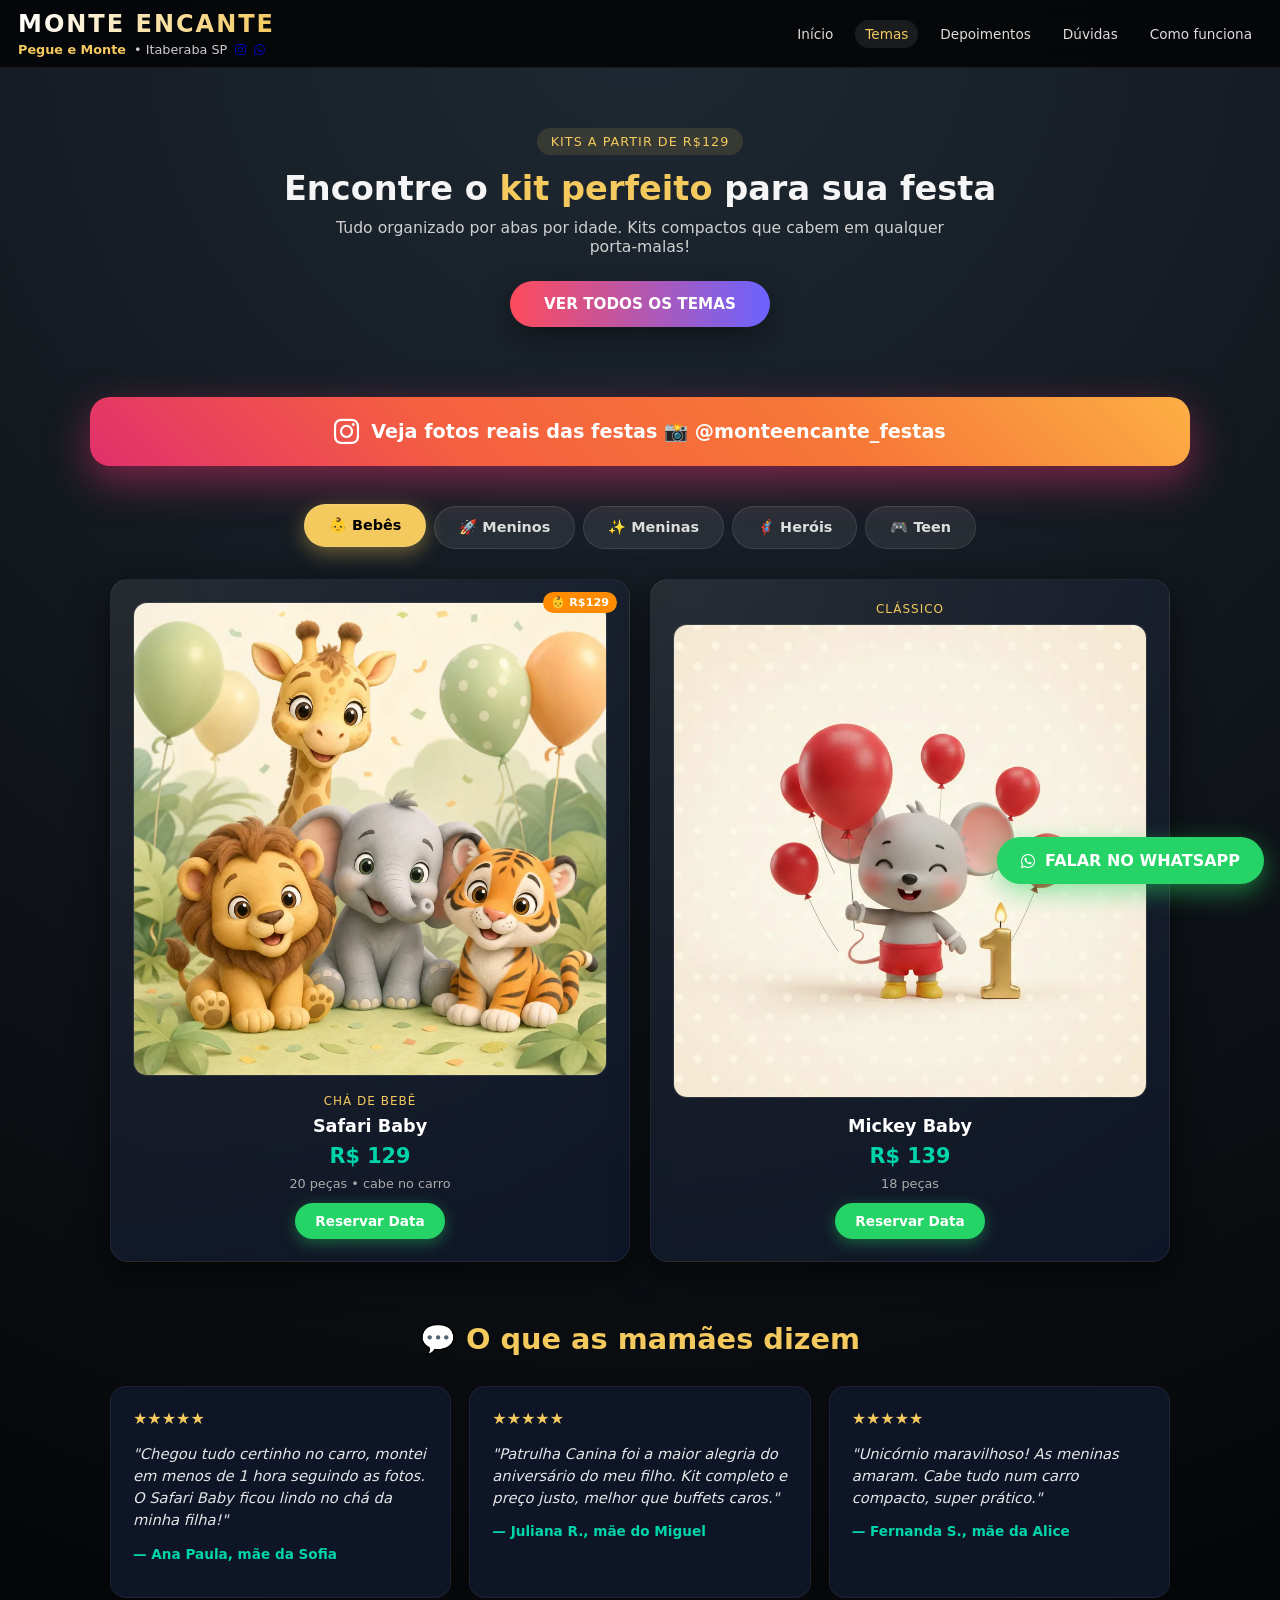
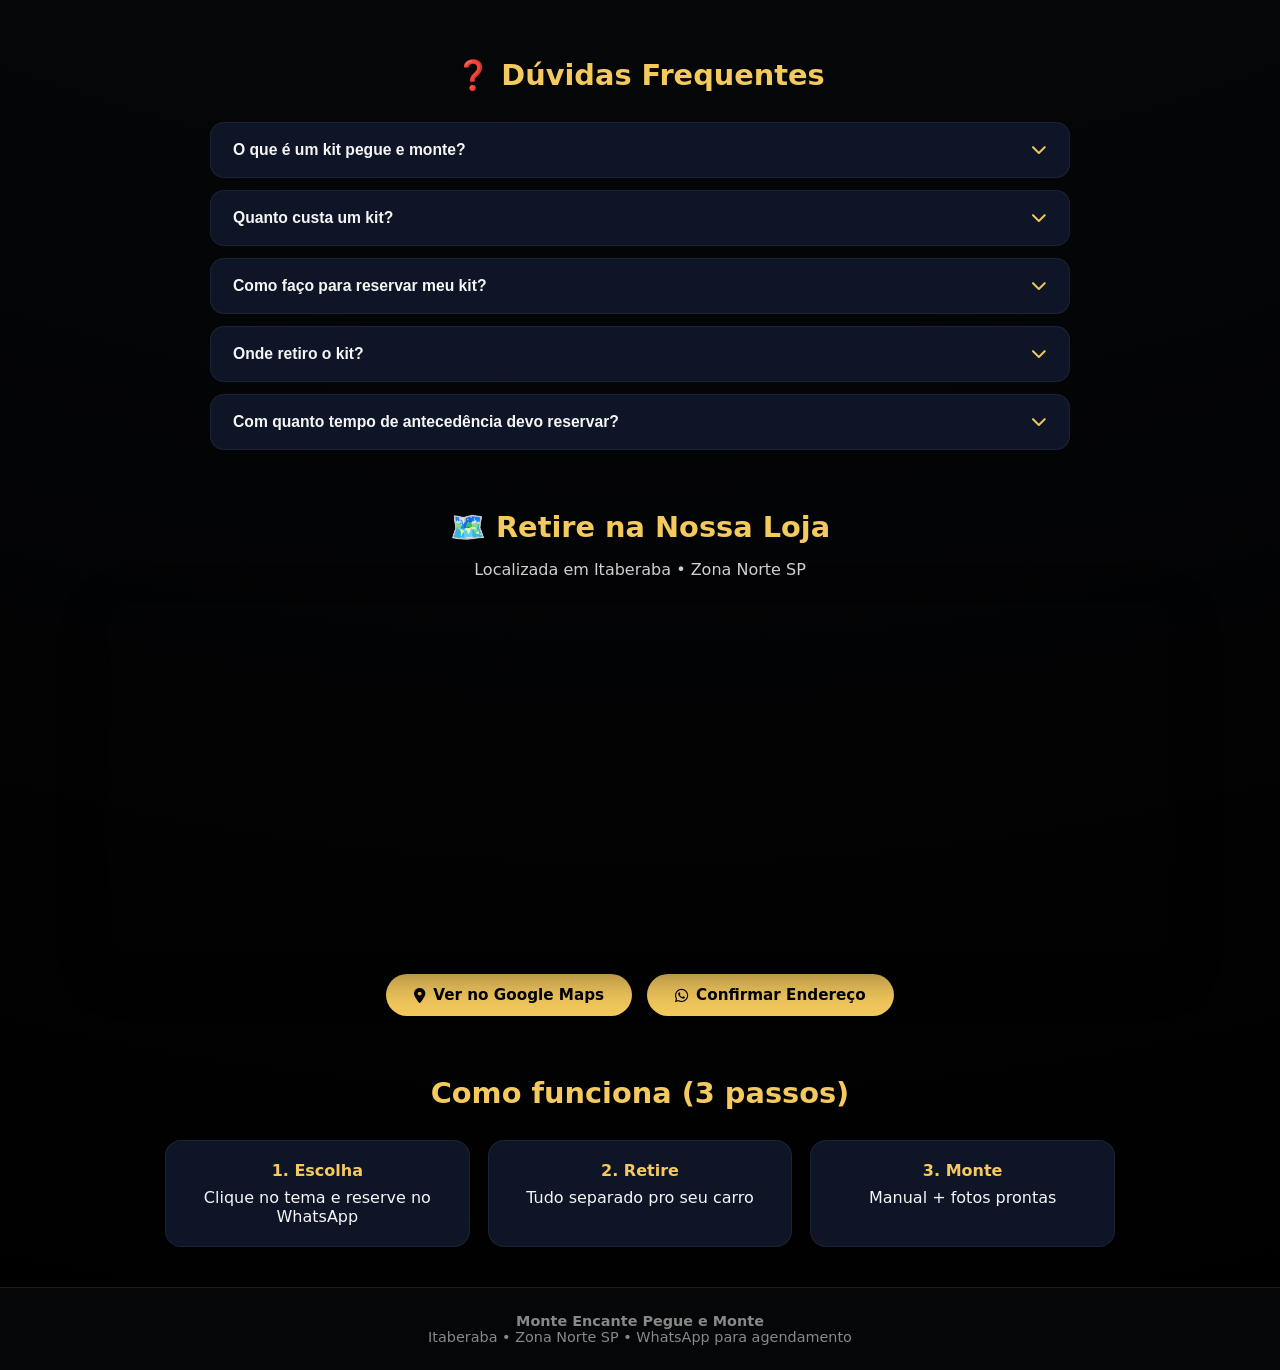
==== commit 79c9a3b8: "Upgrade v2: imagens dos 11 temas (webp), OG image + favicon, depoimentos, FAQ com schema, SEO/sitema" ====
--- a/index.html
+++ b/index.html
@@ -4,12 +4,13 @@
   <meta charset="UTF-8">
   <meta name="viewport" content="width=device-width, initial-scale=1.0">
   <meta name="google-site-verification" content="google10bb675379633025.html">
-  
+
   <title>Monte Encante - Pegue e Monte Itaberaba SP | A partir R$129</title>
   <meta name="description" content="Kits Pegue e Monte em Itaberaba SP. Patrulha Canina R$179, Safari Baby R$129, Unicórnio R$159. Cabe no carro! Retire hoje.">
   <meta name="keywords" content="pegue e monte itaberaba, festa infantil zona norte sp, patrulha canina kit sp, safari baby pegue e monte">
   <meta name="robots" content="index, follow, max-snippet:-1, max-image-preview:large">
   <link rel="canonical" href="https://monteencante.com.br/">
+  <link rel="icon" type="image/png" href="/favicon.png">
 
   <!-- Open Graph / Facebook -->
   <meta property="og:type" content="website">
@@ -17,14 +18,18 @@
   <meta property="og:title" content="Monte Encante - Pegue e Monte Itaberaba SP">
   <meta property="og:description" content="Kits Pegue e Monte em Itaberaba SP. Patrulha Canina R$179, Safari Baby R$129, Unicórnio R$159">
   <meta property="og:image" content="https://monteencante.com.br/og-image.jpg">
+  <meta property="og:image:width" content="1200">
+  <meta property="og:image:height" content="630">
+  <meta property="og:image:type" content="image/jpeg">
   <meta property="og:site_name" content="Monte Encante">
   <meta property="og:locale" content="pt_BR">
 
   <!-- Twitter -->
   <meta property="twitter:card" content="summary_large_image">
+  <meta property="twitter:domain" content="monteencante.com.br">
   <meta property="twitter:url" content="https://monteencante.com.br/">
-  <meta property="twitter:title" content="Monte Encante - Pegue e Monte">
-  <meta property="twitter:description" content="Kits para festas infantis em Itaberaba SP">
+  <meta name="twitter:title" content="Monte Encante - Pegue e Monte Itaberaba SP">
+  <meta name="twitter:description" content="Kits Pegue e Monte em Itaberaba SP. Patrulha Canina R$179, Safari Baby R$129, Unicórnio R$159">
   <meta property="twitter:image" content="https://monteencante.com.br/og-image.jpg">
 
   <!-- Meta Pixel Code FACEBOOK -->
@@ -54,13 +59,13 @@
     gtag('config', 'G-K6Y9MXZXJY');
   </script>
 
-  <!-- Schema Markup JSON-LD -->
+  <!-- Schema Markup JSON-LD: LocalBusiness + Ofertas -->
   <script type="application/ld+json">
   {
     "@context": "https://schema.org/",
     "@type": "LocalBusiness",
     "name": "Monte Encante",
-    "image": "https://monteencante.com.br/logo.png",
+    "image": "https://monteencante.com.br/og-image.jpg",
     "description": "Kits pegue e monte para festas infantis em Itaberaba SP",
     "telephone": "+5511910604169",
     "email": "contato@monteencante.com.br",
@@ -77,90 +82,52 @@
     "sameAs": [
       "https://instagram.com/monteencante_festas",
       "https://wa.me/5511910604169"
+    ],
+    "makesOffer": [
+      { "@type": "Offer", "name": "Kit Safari Baby", "price": "129.00", "priceCurrency": "BRL" },
+      { "@type": "Offer", "name": "Kit Patrulha Canina", "price": "179.00", "priceCurrency": "BRL" },
+      { "@type": "Offer", "name": "Kit Unicórnio", "price": "159.00", "priceCurrency": "BRL" }
     ]
   }
   </script>
 
+  <!-- FAQ Schema -->
+  <script type="application/ld+json">
+  {
+    "@context": "https://schema.org",
+    "@type": "FAQPage",
+    "mainEntity": [
+      {
+        "@type": "Question",
+        "name": "O que é um kit pegue e monte?",
+        "acceptedAnswer": { "@type": "Answer", "text": "É um kit com todas as peças da decoração separadas e organizadas: você retira na loja em Itaberaba, cabe no carro, e monta com nosso manual passo a passo e fotos prontas." }
+      },
+      {
+        "@type": "Question",
+        "name": "Quanto custa um kit?",
+        "acceptedAnswer": { "@type": "Answer", "text": "Os kits começam em R$129 e variam de R$129 a R$199 conforme o tema e a quantidade de peças." }
+      },
+      {
+        "@type": "Question",
+        "name": "Como faço para reservar meu kit?",
+        "acceptedAnswer": { "@type": "Answer", "text": "Escolha o tema desejado no site e clique em 'Reservar Data'. Você será direcionado para o WhatsApp para confirmar a data da festa." }
+      },
+      {
+        "@type": "Question",
+        "name": "Onde retiro o kit?",
+        "acceptedAnswer": { "@type": "Answer", "text": "Na nossa loja em Itaberaba, Zona Norte de São Paulo. Confirme o endereço exato de retirada pelo WhatsApp." }
+      },
+      {
+        "@type": "Question",
+        "name": "Com quanto tempo de antecedência devo reservar?",
+        "acceptedAnswer": { "@type": "Answer", "text": "Recomendamos reservar com pelo menos 7 dias de antecedência. Temas em alta, como Patrulha Canina e Unicórnio, esgotam mais rápido." }
+      }
+    ]
+  }
+  </script>
+
   <link rel="stylesheet" href="https://cdnjs.cloudflare.com/ajax/libs/font-awesome/6.5.1/css/all.min.css">
-  <style>
-    :root { --dourado: #F4C95D; --vermelho: #FF4B5C; --preto: #0B0C10; --branco: #FFFFFF; --roxo: #6C63FF; --verde-wa: #25D366; --preco: #00D4AA; --escassez: #FF8C00; }
-    * { box-sizing: border-box; scroll-behavior: smooth; }
-    body { margin: 0; font-family: system-ui, -apple-system, sans-serif; background: radial-gradient(circle at top, #1f2933 0, #050608 55%, #000 100%); color: #f5f5f5; }
-
-    header { padding: 10px 18px; display: flex; align-items: center; justify-content: space-between; border-bottom: 1px solid rgba(255,255,255,0.08); backdrop-filter: blur(10px); position: sticky; top: 0; z-index: 50; background: rgba(5,6,8,0.94); }
-    .brand-area { display: flex; flex-direction: column; gap: 4px; }
-    .brand-name { font-size: 1.5rem; letter-spacing: 2px; font-weight: 800; text-transform: uppercase; background: linear-gradient(90deg, #ffffff, var(--dourado)); -webkit-background-clip: text; -webkit-text-fill-color: transparent; background-clip: text; position: relative; cursor: pointer; transition: transform 0.25s; }
-    .brand-name::after { content: ""; position: absolute; left: -40%; top: 0; width: 40%; height: 100%; background: linear-gradient(120deg, transparent, rgba(255,255,255,0.7), transparent); transform: skewX(-20deg) translateX(-100%); opacity: 0; }
-    .brand-name:hover { transform: scale(1.03); }
-    .brand-name:hover::after { animation: shine 0.9s forwards; opacity: 1; }
-    @keyframes shine { 0% { transform: skewX(-20deg) translateX(-120%); } 100% { transform: skewX(-20deg) translateX(220%); } }
-    .brand-sub { font-size: 0.8rem; color: #ccc; display: flex; align-items: center; gap: 8px; }
-    .brand-sub span { color: var(--dourado); font-weight: 600; }
-    .brand-sub i { font-size: 0.75rem; opacity: 0.8; cursor: pointer; transition: 0.25s; }
-    .brand-sub i:hover { color: var(--dourado); transform: scale(1.2); }
-    nav { display: flex; gap: 12px; font-size: 0.85rem; }
-    nav a { color: #ddd; text-decoration: none; padding: 6px 10px; border-radius: 999px; transition: 0.25s; }
-    nav a:hover, nav a.active { background: rgba(255,255,255,0.08); color: var(--dourado); }
-
-    .hero { padding: 60px 20px 40px; text-align: center; max-width: 1000px; margin: 0 auto; }
-    .badge { display: inline-block; padding: 6px 14px; border-radius: 999px; background: rgba(244,201,93,0.12); color: var(--dourado); font-size: 0.8rem; text-transform: uppercase; letter-spacing: 1px; margin-bottom: 14px; }
-    .hero h2 { font-size: 2.1rem; margin: 0 0 10px; }
-    .hero h2 span { color: var(--dourado); }
-    .hero p { max-width: 650px; margin: 0 auto 25px; color: #d0d0d0; font-size: 0.98rem; }
-    .btn-main { background: linear-gradient(90deg, var(--vermelho), var(--roxo)); color: #fff; padding: 14px 34px; border-radius: 40px; text-decoration: none; font-weight: 700; font-size: 0.95rem; display: inline-block; box-shadow: 0 10px 30px rgba(0,0,0,0.4); transition: transform 0.25s, box-shadow 0.25s; }
-    .btn-main:hover { transform: translateY(-3px) scale(1.02); box-shadow: 0 16px 40px rgba(0,0,0,0.6); }
-
-    .instagram-banner { background: linear-gradient(45deg, #E1306C, #F56040, #F77737, #FCAF45); padding: 20px; text-align: center; margin: 30px 20px; max-width: 1100px; border-radius: 20px; box-shadow: 0 15px 40px rgba(225,48,108,0.5); margin-left: auto; margin-right: auto; }
-    .instagram-banner a { color: white; font-weight: 800; font-size: 1.2rem; text-decoration: none; display: flex; align-items: center; justify-content: center; gap: 12px; }
-    .instagram-banner i { font-size: 1.8rem; animation: shake 2s infinite; }
-    @keyframes shake { 0%, 100% { transform: rotate(0) scale(1); } 25% { transform: rotate(-8deg) scale(1.05); } 75% { transform: rotate(8deg) scale(1.05); } }
-
-    .tabs { max-width: 1100px; margin: 40px auto; padding: 0 20px; }
-    .tab-buttons { display: flex; flex-wrap: wrap; gap: 8px; justify-content: center; margin-bottom: 30px; }
-    .tab-btn { background: rgba(255,255,255,0.08); color: #ddd; padding: 12px 24px; border-radius: 25px; text-decoration: none; font-weight: 600; font-size: 0.9rem; transition: 0.25s; border: 1px solid rgba(255,255,255,0.1); display: flex; align-items: center; gap: 8px; cursor: pointer; }
-    .tab-btn:hover, .tab-btn.active { background: var(--dourado); color: #000; transform: translateY(-2px); box-shadow: 0 6px 20px rgba(244,201,93,0.4); }
-    .tab-content { display: none; }
-    .tab-content.active { display: block; animation: fadeIn 0.4s; }
-    @keyframes fadeIn { from { opacity: 0; transform: translateY(20px); } to { opacity: 1; transform: translateY(0); } }
-
-    .grid { display: grid; grid-template-columns: repeat(auto-fit, minmax(260px, 1fr)); gap: 20px; }
-    .card { border-radius: 18px; padding: 22px; background: radial-gradient(circle at top left, rgba(255,255,255,0.08), rgba(15,23,42,0.95)); border: 1px solid rgba(255,255,255,0.06); box-shadow: 0 12px 35px rgba(0,0,0,0.6); position: relative; overflow: hidden; transition: transform 0.25s, box-shadow 0.25s; text-align: center; }
-    .card::before { content: ""; position: absolute; width: 160%; height: 160%; top: -80%; left: -80%; background: radial-gradient(circle, rgba(244,201,93,0.15) 0, transparent 60%); opacity: 0; transition: opacity 0.3s; }
-    .card:hover { transform: translateY(-6px); box-shadow: 0 18px 45px rgba(0,0,0,0.8); border-color: rgba(244,201,93,0.5); }
-    .card:hover::before { opacity: 1; }
-    .card h3 { margin: 0 0 8px; font-size: 1.1rem; color: #fff; }
-    .card p { margin: 0 0 12px; font-size: 0.9rem; color: #d0d0d0; }
-    .tag { font-size: 0.75rem; text-transform: uppercase; color: var(--dourado); letter-spacing: 1px; margin-bottom: 8px; display: block; }
-    .preco { color: var(--preco); font-size: 1.3rem; font-weight: 800; margin: 8px 0; }
-    .pecas { font-size: 0.8rem; color: #aaa; margin-bottom: 12px; }
-    .selo-escassez { position: absolute; top: 12px; right: 12px; background: var(--escassez); color: white; padding: 4px 8px; border-radius: 12px; font-size: 0.7rem; font-weight: 700; }
-    .btn-consultar { background: var(--verde-wa); color: white; padding: 10px 20px; border-radius: 20px; text-decoration: none; font-weight: 700; font-size: 0.85rem; display: inline-block; transition: 0.3s; box-shadow: 0 4px 15px rgba(37,211,102,0.4); cursor: pointer; border: none; }
-    .btn-consultar:hover { transform: translateY(-2px); box-shadow: 0 6px 20px rgba(37,211,102,0.6); }
-
-    .maps-section { max-width: 1100px; margin: 60px auto; padding: 0 20px; text-align: center; }
-    .maps-section h2 { color: var(--dourado); font-size: 1.8rem; margin-bottom: 10px; }
-    .maps-section p { color: #d0d0d0; margin-bottom: 25px; font-size: 1rem; }
-    .maps-container { position: relative; width: 100%; height: 350px; border-radius: 20px; overflow: hidden; box-shadow: 0 15px 45px rgba(0,0,0,0.6); margin-bottom: 20px; }
-    .maps-iframe { width: 100%; height: 100%; border: 0; }
-    .maps-info { display: flex; align-items: center; justify-content: center; gap: 15px; flex-wrap: wrap; margin-top: 20px; }
-    .maps-info a { background: var(--dourado); color: #000; padding: 12px 28px; border-radius: 30px; text-decoration: none; font-weight: 700; font-size: 0.95rem; transition: 0.3s; display: inline-flex; align-items: center; gap: 8px; cursor: pointer; }
-    .maps-info a:hover { transform: translateY(-3px); box-shadow: 0 10px 25px rgba(244,201,93,0.5); }
-
-    .steps { max-width: 1100px; margin: 40px auto; padding: 0 20px; text-align: center; }
-    .steps h2 { color: var(--dourado); font-size: 1.8rem; margin-bottom: 30px; }
-    .steps-grid { display: grid; grid-template-columns: repeat(auto-fit, minmax(240px, 1fr)); gap: 18px; max-width: 950px; margin: 20px auto; }
-    .step-card { background: rgba(15,23,42,0.95); border-radius: 16px; padding: 20px; border: 1px solid rgba(255,255,255,0.06); }
-    .step-card strong { color: var(--dourado); display: block; margin-bottom: 8px; }
-
-    footer { background: #050608; color: #888; text-align: center; padding: 25px 20px; font-size: 0.9rem; border-top: 1px solid rgba(255,255,255,0.08); }
-    footer p { margin: 0; }
-
-    .btn-whatsapp-fixed { position: fixed; right: 16px; bottom: 16px; background: var(--verde-wa); color: #fff; border-radius: 999px; padding: 14px 24px; text-decoration: none; font-weight: 700; font-size: 1rem; box-shadow: 0 8px 25px rgba(37,211,102,0.5); z-index: 999; display: flex; align-items: center; gap: 10px; animation: pulse 1.6s infinite; border: none; cursor: pointer; }
-    @keyframes pulse { 0% { transform: scale(1); } 70% { transform: scale(1.05); } 100% { transform: scale(1); } }
-
-    @media (max-width: 800px) { nav { display: none; } .maps-container { height: 250px; } }
-    @media (max-width: 600px) { .hero h2 { font-size: 1.6rem; } .instagram-banner a { font-size: 1rem; } }
-  </style>
+  <link rel="stylesheet" href="/css/style.css">
 </head>
 <body>
 
@@ -168,14 +135,16 @@
   <div class="brand-area">
     <div class="brand-name">MONTE ENCANTE</div>
     <div class="brand-sub">
-      <span>Pegue e Monte</span> • Itaberaba SP 
-      <a href="https://instagram.com/monteencante_festas" target="_blank"><i class="fab fa-instagram"></i></a>
-      <a href="https://wa.me/5511910604169" target="_blank"><i class="fab fa-whatsapp"></i></a>
+      <span>Pegue e Monte</span> • Itaberaba SP
+      <a href="https://instagram.com/monteencante_festas" target="_blank" rel="noopener"><i class="fab fa-instagram"></i></a>
+      <a href="https://wa.me/5511910604169" target="_blank" rel="noopener"><i class="fab fa-whatsapp"></i></a>
     </div>
   </div>
   <nav>
     <a href="#inicio">Início</a>
     <a href="#temas" class="active">Temas</a>
+    <a href="#depoimentos">Depoimentos</a>
+    <a href="#duvidas">Dúvidas</a>
     <a href="#como-funciona">Como funciona</a>
   </nav>
 </header>
@@ -188,7 +157,7 @@
 </section>
 
 <div class="instagram-banner">
-  <a href="https://instagram.com/monteencante_festas" target="_blank" onclick="fbq('track','Lead')">
+  <a href="https://instagram.com/monteencante_festas" target="_blank" rel="noopener" onclick="fbq('track','Lead')">
     <i class="fab fa-instagram"></i>
     Veja fotos reais das festas 📸 @monteencante_festas
   </a>
@@ -207,18 +176,20 @@
     <div class="grid">
       <div class="card">
         <div class="selo-escassez">👶 R$129</div>
+        <img class="card-img" src="/images/safari-baby.webp" alt="Kit Pegue e Monte tema Safari Baby - R$129" loading="lazy">
         <span class="tag">Chá de Bebê</span>
         <h3>Safari Baby</h3>
         <div class="preco">R$ 129</div>
         <div class="pecas">20 peças • cabe no carro</div>
-        <a href="https://wa.me/5511910604169?text=Oi!%20Quero%20Safari%20Baby%20R$129" class="btn-consultar" onclick="fbq('track','Contact')">Reservar Data</a>
+        <a href="https://wa.me/5511910604169?text=Oi!%20Quero%20Safari%20Baby%20R$129" class="btn-consultar" data-theme="Safari Baby" rel="noopener">Reservar Data</a>
       </div>
       <div class="card">
         <span class="tag">Clássico</span>
+        <img class="card-img" src="/images/mickey-baby.webp" alt="Kit Pegue e Monte tema Mickey Baby - R$139" loading="lazy">
         <h3>Mickey Baby</h3>
         <div class="preco">R$ 139</div>
         <div class="pecas">18 peças</div>
-        <a href="https://wa.me/5511910604169?text=Oi!%20Quero%20Mickey%20Baby%20R$139" class="btn-consultar" onclick="fbq('track','Contact')">Reservar Data</a>
+        <a href="https://wa.me/5511910604169?text=Oi!%20Quero%20Mickey%20Baby%20R$139" class="btn-consultar" data-theme="Mickey Baby" rel="noopener">Reservar Data</a>
       </div>
     </div>
   </div>
@@ -227,25 +198,28 @@
     <div class="grid">
       <div class="card">
         <div class="selo-escassez">🔥 TOP 1</div>
+        <img class="card-img" src="/images/patrulha-canina.webp" alt="Kit Pegue e Monte tema Patrulha Canina - R$179" loading="lazy">
         <span class="tag">Mais Pedido</span>
         <h3>Patrulha Canina</h3>
         <div class="preco">R$ 179</div>
         <div class="pecas">25 peças • pronta entrega</div>
-        <a href="https://wa.me/5511910604169?text=Oi!%20Quero%20Patrulha%20R$179" class="btn-consultar" onclick="fbq('track','Contact')">Reservar Data</a>
+        <a href="https://wa.me/5511910604169?text=Oi!%20Quero%20Patrulha%20R$179" class="btn-consultar" data-theme="Patrulha Canina" rel="noopener">Reservar Data</a>
       </div>
       <div class="card">
         <span class="tag">Aventura</span>
+        <img class="card-img" src="/images/dinossauros.webp" alt="Kit Pegue e Monte tema Dinossauros - R$149" loading="lazy">
         <h3>Dinossauros</h3>
         <div class="preco">R$ 149</div>
         <div class="pecas">22 peças</div>
-        <a href="https://wa.me/5511910604169?text=Oi!%20Quero%20Dinossauros%20R$149" class="btn-consultar" onclick="fbq('track','Contact')">Reservar Data</a>
+        <a href="https://wa.me/5511910604169?text=Oi!%20Quero%20Dinossauros%20R$149" class="btn-consultar" data-theme="Dinossauros" rel="noopener">Reservar Data</a>
       </div>
       <div class="card">
         <span class="tag">Velocidade</span>
+        <img class="card-img" src="/images/carros.webp" alt="Kit Pegue e Monte tema Carros - R$159" loading="lazy">
         <h3>Carros</h3>
         <div class="preco">R$ 159</div>
         <div class="pecas">24 peças</div>
-        <a href="https://wa.me/5511910604169?text=Oi!%20Quero%20Carros%20R$159" class="btn-consultar" onclick="fbq('track','Contact')">Reservar Data</a>
+        <a href="https://wa.me/5511910604169?text=Oi!%20Quero%20Carros%20R$159" class="btn-consultar" data-theme="Carros" rel="noopener">Reservar Data</a>
       </div>
     </div>
   </div>
@@ -254,25 +228,28 @@
     <div class="grid">
       <div class="card">
         <div class="selo-escassez">✨ R$159</div>
+        <img class="card-img" src="/images/unicornio.webp" alt="Kit Pegue e Monte tema Unicórnio - R$159" loading="lazy">
         <span class="tag">Febre 2026</span>
         <h3>Unicórnio</h3>
         <div class="preco">R$ 159</div>
         <div class="pecas">23 peças</div>
-        <a href="https://wa.me/5511910604169?text=Oi!%20Quero%20Unicornio%20R$159" class="btn-consultar" onclick="fbq('track','Contact')">Reservar Data</a>
+        <a href="https://wa.me/5511910604169?text=Oi!%20Quero%20Unicornio%20R$159" class="btn-consultar" data-theme="Unicórnio" rel="noopener">Reservar Data</a>
       </div>
       <div class="card">
         <span class="tag">Disney</span>
+        <img class="card-img" src="/images/princesas.webp" alt="Kit Pegue e Monte tema Princesas - R$169" loading="lazy">
         <h3>Princesas</h3>
         <div class="preco">R$ 169</div>
         <div class="pecas">26 peças</div>
-        <a href="https://wa.me/5511910604169?text=Oi!%20Quero%20Princesas%20R$169" class="btn-consultar" onclick="fbq('track','Contact')">Reservar Data</a>
+        <a href="https://wa.me/5511910604169?text=Oi!%20Quero%20Princesas%20R$169" class="btn-consultar" data-theme="Princesas" rel="noopener">Reservar Data</a>
       </div>
       <div class="card">
         <span class="tag">Clássico</span>
+        <img class="card-img" src="/images/minnie-rosa.webp" alt="Kit Pegue e Monte tema Minnie Rosa - R$149" loading="lazy">
         <h3>Minnie Rosa</h3>
         <div class="preco">R$ 149</div>
         <div class="pecas">21 peças</div>
-        <a href="https://wa.me/5511910604169?text=Oi!%20Quero%20Minnie%20R$149" class="btn-consultar" onclick="fbq('track','Contact')">Reservar Data</a>
+        <a href="https://wa.me/5511910604169?text=Oi!%20Quero%20Minnie%20R$149" class="btn-consultar" data-theme="Minnie Rosa" rel="noopener">Reservar Data</a>
       </div>
     </div>
   </div>
@@ -281,18 +258,20 @@
     <div class="grid">
       <div class="card">
         <div class="selo-escassez">🕷️ R$169</div>
+        <img class="card-img" src="/images/homem-aranha.webp" alt="Kit Pegue e Monte tema Homem-Aranha - R$169" loading="lazy">
         <span class="tag">#1 Heróis</span>
         <h3>Homem-Aranha</h3>
         <div class="preco">R$ 169</div>
         <div class="pecas">24 peças</div>
-        <a href="https://wa.me/5511910604169?text=Oi!%20Quero%20Homem-Aranha%20R$169" class="btn-consultar" onclick="fbq('track','Contact')">Reservar Data</a>
+        <a href="https://wa.me/5511910604169?text=Oi!%20Quero%20Homem-Aranha%20R$169" class="btn-consultar" data-theme="Homem-Aranha" rel="noopener">Reservar Data</a>
       </div>
       <div class="card">
         <span class="tag">Clássico</span>
+        <img class="card-img" src="/images/patrulha-canina.webp" alt="Kit Pegue e Monte tema Patrulha Canina - R$179" loading="lazy">
         <h3>Patrulha Canina</h3>
         <div class="preco">R$ 179</div>
         <div class="pecas">25 peças</div>
-        <a href="https://wa.me/5511910604169?text=Oi!%20Quero%20Patrulha%20R$179" class="btn-consultar" onclick="fbq('track','Contact')">Reservar Data</a>
+        <a href="https://wa.me/5511910604169?text=Oi!%20Quero%20Patrulha%20R$179" class="btn-consultar" data-theme="Patrulha Canina" rel="noopener">Reservar Data</a>
       </div>
     </div>
   </div>
@@ -301,35 +280,87 @@
     <div class="grid">
       <div class="card">
         <span class="tag">Netflix</span>
+        <img class="card-img" src="/images/stranger-things.webp" alt="Kit Pegue e Monte tema Stranger Things - R$199" loading="lazy">
         <h3>Stranger Things</h3>
         <div class="preco">R$ 199</div>
         <div class="pecas">22 peças</div>
-        <a href="https://wa.me/5511970251788?text=Oi!%20Quero%20Stranger%20Things%20R$199" class="btn-consultar" onclick="fbq('track','Contact')">Reservar Data</a>
+        <a href="https://wa.me/5511970251788?text=Oi!%20Quero%20Stranger%20Things%20R$199" class="btn-consultar" data-theme="Stranger Things" rel="noopener">Reservar Data</a>
       </div>
       <div class="card">
         <span class="tag">Música</span>
+        <img class="card-img" src="/images/tardezinha.webp" alt="Kit Pegue e Monte tema Tardezinha - R$189" loading="lazy">
         <h3>Tardezinha</h3>
         <div class="preco">R$ 189</div>
         <div class="pecas">20 peças</div>
-        <a href="https://wa.me/5511970251788?text=Oi!%20Quero%20Tardezinha%20R$189" class="btn-consultar" onclick="fbq('track','Contact')">Reservar Data</a>
-      </div>
-    </div>
+        <a href="https://wa.me/5511970251788?text=Oi!%20Quero%20Tardezinha%20R$189" class="btn-consultar" data-theme="Tardezinha" rel="noopener">Reservar Data</a>
+      </div>
+    </div>
+  </div>
+</section>
+
+<section id="depoimentos" class="depoimentos">
+  <h2>💬 O que as mamães dizem</h2>
+  <div class="depoimentos-grid">
+    <div class="depoimento-card">
+      <div class="stars">★★★★★</div>
+      <p class="texto">"Chegou tudo certinho no carro, montei em menos de 1 hora seguindo as fotos. O Safari Baby ficou lindo no chá da minha filha!"</p>
+      <p class="autor">— Ana Paula, mãe da Sofia</p>
+    </div>
+    <div class="depoimento-card">
+      <div class="stars">★★★★★</div>
+      <p class="texto">"Patrulha Canina foi a maior alegria do aniversário do meu filho. Kit completo e preço justo, melhor que buffets caros."</p>
+      <p class="autor">— Juliana R., mãe do Miguel</p>
+    </div>
+    <div class="depoimento-card">
+      <div class="stars">★★★★★</div>
+      <p class="texto">"Unicórnio maravilhoso! As meninas amaram. Cabe tudo num carro compacto, super prático."</p>
+      <p class="autor">— Fernanda S., mãe da Alice</p>
+    </div>
+  </div>
+</section>
+
+<section id="duvidas" class="faq">
+  <h2>❓ Dúvidas Frequentes</h2>
+
+  <div class="faq-item">
+    <button class="faq-question" aria-expanded="false">O que é um kit pegue e monte? <i class="fas fa-chevron-down"></i></button>
+    <div class="faq-answer"><p>É um kit com todas as peças da decoração separadas e organizadas: você retira na loja em Itaberaba, cabe no carro, e monta com nosso manual passo a passo e fotos prontas.</p></div>
+  </div>
+
+  <div class="faq-item">
+    <button class="faq-question" aria-expanded="false">Quanto custa um kit? <i class="fas fa-chevron-down"></i></button>
+    <div class="faq-answer"><p>Os kits começam em R$129 e variam de R$129 a R$199 conforme o tema e a quantidade de peças.</p></div>
+  </div>
+
+  <div class="faq-item">
+    <button class="faq-question" aria-expanded="false">Como faço para reservar meu kit? <i class="fas fa-chevron-down"></i></button>
+    <div class="faq-answer"><p>Escolha o tema desejado no site e clique em "Reservar Data". Você será direcionado para o WhatsApp para confirmar a data da festa.</p></div>
+  </div>
+
+  <div class="faq-item">
+    <button class="faq-question" aria-expanded="false">Onde retiro o kit? <i class="fas fa-chevron-down"></i></button>
+    <div class="faq-answer"><p>Na nossa loja em Itaberaba, Zona Norte de São Paulo. Confirme o endereço exato de retirada pelo WhatsApp.</p></div>
+  </div>
+
+  <div class="faq-item">
+    <button class="faq-question" aria-expanded="false">Com quanto tempo de antecedência devo reservar? <i class="fas fa-chevron-down"></i></button>
+    <div class="faq-answer"><p>Recomendamos reservar com pelo menos 7 dias de antecedência. Temas em alta, como Patrulha Canina e Unicórnio, esgotam mais rápido.</p></div>
   </div>
 </section>
 
 <section class="maps-section">
   <h2>🗺️ Retire na Nossa Loja</h2>
   <p>Localizada em Itaberaba • Zona Norte SP</p>
-  
+
   <div class="maps-container">
-    <iframe class="maps-iframe" src="https://www.google.com/maps/embed?pb=!1m18!1m12!1m3!1d3659.1234567890!2d-46.4567!3d-23.5234!2m3!1f0!2f0!3f0!3m2!1i1024!2i768!4f13.1!3m3!1m2!1s0x94cef1234567890%3A0x1234567890abcdef!2sItaberaba%2C%20S%C3%A3o%20Paulo%2C%20SP!5e0!3m2!1spt-BR!2sbr!4v1234567890" allowfullscreen="" loading="lazy" referrerpolicy="no-referrer-when-downgrade"></iframe>
+    <iframe class="maps-iframe" src="https://www.google.com/maps/embed?pb=!1m18!1m12!1m3!1d3659.1234567890!2d-46.4567!3d-23.5234!2m3!1f0!2f0!3f0!3m2!1i1024!2i768!4f13.1!3m3!1m2!1s0x94cef1234567890%3A0x1234567890abcdef!2sItaberaba%2C%20S%C3%A3o%20Paulo%2C%20SP!5e0!3m2!1spt-BR!2sbr!4v1234567890" allowfullscreen="" loading="lazy" referrerpolicy="no-referrer-when-downgrade" title="Mapa da loja Monte Encante em Itaberaba, São Paulo"></iframe>
   </div>
 
   <div class="maps-info">
-    <a href="https://www.google.com/maps/search/Itaberaba,+São+Paulo" target="_blank" onclick="fbq('track','Contact')">
+    <a href="https://www.google.com/maps/search/Itaberaba,+São+Paulo" target="_blank" rel="noopener" onclick="fbq('track','Contact')">
       <i class="fas fa-map-marker-alt"></i> Ver no Google Maps
     </a>
-    <a href="https://wa.me/5511970251788?text=Qual%20seu%20endereço%20exato%20de%20retirada?" onclick="fbq('track','Contact')">
+    <a href="https://wa.me/5511970251788?text=Qual%20seu%20endereço%20exato%20de%20retirada?" onclick="fbq('track','Contact')" rel="noopener">
       <i class="fab fa-whatsapp"></i> Confirmar Endereço
     </a>
   </div>
@@ -357,22 +388,11 @@
   <p><b>Monte Encante Pegue e Monte</b><br>Itaberaba • Zona Norte SP • WhatsApp para agendamento</p>
 </footer>
 
-<a class="btn-whatsapp-fixed" href="https://wa.me/5511970251788?text=Oi!%20Vi%20os%20kits%20no%20site%20monteencante.com.br" onclick="fbq('track','Contact')">
+<a class="btn-whatsapp-fixed" href="https://wa.me/5511970251788?text=Oi!%20Vi%20os%20kits%20no%20site%20monteencante.com.br" data-theme="botao-flutuante" rel="noopener">
   <i class="fab fa-whatsapp"></i> FALAR NO WHATSAPP
 </a>
 
-<script>
-  document.querySelectorAll('.tab-btn').forEach(btn => {
-    btn.addEventListener('click', (e) => {
-      e.preventDefault();
-      const targetTab = btn.getAttribute('data-tab');
-      document.querySelectorAll('.tab-btn').forEach(b => b.classList.remove('active'));
-      btn.classList.add('active');
-      document.querySelectorAll('.tab-content').forEach(c => c.classList.remove('active'));
-      document.getElementById(targetTab).classList.add('active');
-    });
-  });
-</script>
+<script src="/js/main.js"></script>
 
 </body>
-</html>+</html>
--- a/css/style.css
+++ b/css/style.css
@@ -0,0 +1,97 @@
+:root { --dourado: #F4C95D; --vermelho: #FF4B5C; --preto: #0B0C10; --branco: #FFFFFF; --roxo: #6C63FF; --verde-wa: #25D366; --preco: #00D4AA; --escassez: #FF8C00; }
+* { box-sizing: border-box; scroll-behavior: smooth; }
+body { margin: 0; font-family: system-ui, -apple-system, sans-serif; background: radial-gradient(circle at top, #1f2933 0, #050608 55%, #000 100%); color: #f5f5f5; }
+
+header { padding: 10px 18px; display: flex; align-items: center; justify-content: space-between; border-bottom: 1px solid rgba(255,255,255,0.08); backdrop-filter: blur(10px); position: sticky; top: 0; z-index: 50; background: rgba(5,6,8,0.94); }
+.brand-area { display: flex; flex-direction: column; gap: 4px; }
+.brand-name { font-size: 1.5rem; letter-spacing: 2px; font-weight: 800; text-transform: uppercase; background: linear-gradient(90deg, #ffffff, var(--dourado)); -webkit-background-clip: text; -webkit-text-fill-color: transparent; background-clip: text; position: relative; cursor: pointer; transition: transform 0.25s; }
+.brand-name::after { content: ""; position: absolute; left: -40%; top: 0; width: 40%; height: 100%; background: linear-gradient(120deg, transparent, rgba(255,255,255,0.7), transparent); transform: skewX(-20deg) translateX(-100%); opacity: 0; }
+.brand-name:hover { transform: scale(1.03); }
+.brand-name:hover::after { animation: shine 0.9s forwards; opacity: 1; }
+@keyframes shine { 0% { transform: skewX(-20deg) translateX(-120%); } 100% { transform: skewX(-20deg) translateX(220%); } }
+.brand-sub { font-size: 0.8rem; color: #ccc; display: flex; align-items: center; gap: 8px; }
+.brand-sub span { color: var(--dourado); font-weight: 600; }
+.brand-sub i { font-size: 0.75rem; opacity: 0.8; cursor: pointer; transition: 0.25s; }
+.brand-sub i:hover { color: var(--dourado); transform: scale(1.2); }
+nav { display: flex; gap: 12px; font-size: 0.85rem; }
+nav a { color: #ddd; text-decoration: none; padding: 6px 10px; border-radius: 999px; transition: 0.25s; }
+nav a:hover, nav a.active { background: rgba(255,255,255,0.08); color: var(--dourado); }
+
+.hero { padding: 60px 20px 40px; text-align: center; max-width: 1000px; margin: 0 auto; }
+.badge { display: inline-block; padding: 6px 14px; border-radius: 999px; background: rgba(244,201,93,0.12); color: var(--dourado); font-size: 0.8rem; text-transform: uppercase; letter-spacing: 1px; margin-bottom: 14px; }
+.hero h2 { font-size: 2.1rem; margin: 0 0 10px; }
+.hero h2 span { color: var(--dourado); }
+.hero p { max-width: 650px; margin: 0 auto 25px; color: #d0d0d0; font-size: 0.98rem; }
+.btn-main { background: linear-gradient(90deg, var(--vermelho), var(--roxo)); color: #fff; padding: 14px 34px; border-radius: 40px; text-decoration: none; font-weight: 700; font-size: 0.95rem; display: inline-block; box-shadow: 0 10px 30px rgba(0,0,0,0.4); transition: transform 0.25s, box-shadow 0.25s; }
+.btn-main:hover { transform: translateY(-3px) scale(1.02); box-shadow: 0 16px 40px rgba(0,0,0,0.6); }
+
+.instagram-banner { background: linear-gradient(45deg, #E1306C, #F56040, #F77737, #FCAF45); padding: 20px; text-align: center; margin: 30px 20px; max-width: 1100px; border-radius: 20px; box-shadow: 0 15px 40px rgba(225,48,108,0.5); margin-left: auto; margin-right: auto; }
+.instagram-banner a { color: white; font-weight: 800; font-size: 1.2rem; text-decoration: none; display: flex; align-items: center; justify-content: center; gap: 12px; }
+.instagram-banner i { font-size: 1.8rem; animation: shake 2s infinite; }
+@keyframes shake { 0%, 100% { transform: rotate(0) scale(1); } 25% { transform: rotate(-8deg) scale(1.05); } 75% { transform: rotate(8deg) scale(1.05); } }
+
+.tabs { max-width: 1100px; margin: 40px auto; padding: 0 20px; }
+.tab-buttons { display: flex; flex-wrap: wrap; gap: 8px; justify-content: center; margin-bottom: 30px; }
+.tab-btn { background: rgba(255,255,255,0.08); color: #ddd; padding: 12px 24px; border-radius: 25px; text-decoration: none; font-weight: 600; font-size: 0.9rem; transition: 0.25s; border: 1px solid rgba(255,255,255,0.1); display: flex; align-items: center; gap: 8px; cursor: pointer; }
+.tab-btn:hover, .tab-btn.active { background: var(--dourado); color: #000; transform: translateY(-2px); box-shadow: 0 6px 20px rgba(244,201,93,0.4); }
+.tab-content { display: none; }
+.tab-content.active { display: block; animation: fadeIn 0.4s; }
+@keyframes fadeIn { from { opacity: 0; transform: translateY(20px); } to { opacity: 1; transform: translateY(0); } }
+
+.grid { display: grid; grid-template-columns: repeat(auto-fit, minmax(260px, 1fr)); gap: 20px; }
+.card { border-radius: 18px; padding: 22px; background: radial-gradient(circle at top left, rgba(255,255,255,0.08), rgba(15,23,42,0.95)); border: 1px solid rgba(255,255,255,0.06); box-shadow: 0 12px 35px rgba(0,0,0,0.6); position: relative; overflow: hidden; transition: transform 0.25s, box-shadow 0.25s; text-align: center; }
+.card::before { content: ""; position: absolute; width: 160%; height: 160%; top: -80%; left: -80%; background: radial-gradient(circle, rgba(244,201,93,0.15) 0, transparent 60%); opacity: 0; transition: opacity 0.3s; }
+.card:hover { transform: translateY(-6px); box-shadow: 0 18px 45px rgba(0,0,0,0.8); border-color: rgba(244,201,93,0.5); }
+.card:hover::before { opacity: 1; }
+.card-img { width: 100%; aspect-ratio: 1 / 1; object-fit: cover; border-radius: 14px; margin-bottom: 14px; border: 1px solid rgba(255,255,255,0.08); background: rgba(255,255,255,0.03); }
+.card h3 { margin: 0 0 8px; font-size: 1.1rem; color: #fff; }
+.card p { margin: 0 0 12px; font-size: 0.9rem; color: #d0d0d0; }
+.tag { font-size: 0.75rem; text-transform: uppercase; color: var(--dourado); letter-spacing: 1px; margin-bottom: 8px; display: block; }
+.preco { color: var(--preco); font-size: 1.3rem; font-weight: 800; margin: 8px 0; }
+.pecas { font-size: 0.8rem; color: #aaa; margin-bottom: 12px; }
+.selo-escassez { position: absolute; top: 12px; right: 12px; background: var(--escassez); color: white; padding: 4px 8px; border-radius: 12px; font-size: 0.7rem; font-weight: 700; z-index: 2; }
+.btn-consultar { background: var(--verde-wa); color: white; padding: 10px 20px; border-radius: 20px; text-decoration: none; font-weight: 700; font-size: 0.85rem; display: inline-block; transition: 0.3s; box-shadow: 0 4px 15px rgba(37,211,102,0.4); cursor: pointer; border: none; }
+.btn-consultar:hover { transform: translateY(-2px); box-shadow: 0 6px 20px rgba(37,211,102,0.6); }
+
+/* Depoimentos */
+.depoimentos { max-width: 1100px; margin: 60px auto; padding: 0 20px; text-align: center; }
+.depoimentos h2 { color: var(--dourado); font-size: 1.8rem; margin-bottom: 30px; }
+.depoimentos-grid { display: grid; grid-template-columns: repeat(auto-fit, minmax(280px, 1fr)); gap: 18px; }
+.depoimento-card { background: rgba(15,23,42,0.95); border-radius: 16px; padding: 22px; border: 1px solid rgba(255,255,255,0.06); text-align: left; }
+.depoimento-card .stars { color: var(--dourado); margin-bottom: 10px; }
+.depoimento-card .texto { font-style: italic; color: #e5e5e5; font-size: 0.92rem; line-height: 1.5; }
+.depoimento-card .autor { margin-top: 12px; font-weight: 700; color: var(--preco); font-size: 0.85rem; }
+
+/* FAQ */
+.faq { max-width: 900px; margin: 60px auto; padding: 0 20px; text-align: center; }
+.faq h2 { color: var(--dourado); font-size: 1.8rem; margin-bottom: 30px; }
+.faq-item { background: rgba(15,23,42,0.95); border: 1px solid rgba(255,255,255,0.06); border-radius: 14px; margin-bottom: 12px; text-align: left; overflow: hidden; }
+.faq-question { width: 100%; background: none; border: none; color: #f5f5f5; font-size: 0.98rem; font-weight: 600; padding: 18px 22px; cursor: pointer; display: flex; justify-content: space-between; align-items: center; gap: 12px; }
+.faq-question i { color: var(--dourado); transition: transform 0.25s; }
+.faq-question[aria-expanded="true"] i { transform: rotate(180deg); }
+.faq-answer { max-height: 0; overflow: hidden; transition: max-height 0.3s ease; padding: 0 22px; color: #ccc; font-size: 0.92rem; line-height: 1.6; }
+.faq-item.open .faq-answer { max-height: 300px; padding: 0 22px 18px; }
+
+.maps-section { max-width: 1100px; margin: 60px auto; padding: 0 20px; text-align: center; }
+.maps-section h2 { color: var(--dourado); font-size: 1.8rem; margin-bottom: 10px; }
+.maps-section p { color: #d0d0d0; margin-bottom: 25px; font-size: 1rem; }
+.maps-container { position: relative; width: 100%; height: 350px; border-radius: 20px; overflow: hidden; box-shadow: 0 15px 45px rgba(0,0,0,0.6); margin-bottom: 20px; }
+.maps-iframe { width: 100%; height: 100%; border: 0; }
+.maps-info { display: flex; align-items: center; justify-content: center; gap: 15px; flex-wrap: wrap; margin-top: 20px; }
+.maps-info a { background: var(--dourado); color: #000; padding: 12px 28px; border-radius: 30px; text-decoration: none; font-weight: 700; font-size: 0.95rem; transition: 0.3s; display: inline-flex; align-items: center; gap: 8px; cursor: pointer; }
+.maps-info a:hover { transform: translateY(-3px); box-shadow: 0 10px 25px rgba(244,201,93,0.5); }
+
+.steps { max-width: 1100px; margin: 40px auto; padding: 0 20px; text-align: center; }
+.steps h2 { color: var(--dourado); font-size: 1.8rem; margin-bottom: 30px; }
+.steps-grid { display: grid; grid-template-columns: repeat(auto-fit, minmax(240px, 1fr)); gap: 18px; max-width: 950px; margin: 20px auto; }
+.step-card { background: rgba(15,23,42,0.95); border-radius: 16px; padding: 20px; border: 1px solid rgba(255,255,255,0.06); }
+.step-card strong { color: var(--dourado); display: block; margin-bottom: 8px; }
+
+footer { background: #050608; color: #888; text-align: center; padding: 25px 20px; font-size: 0.9rem; border-top: 1px solid rgba(255,255,255,0.08); }
+footer p { margin: 0; }
+
+.btn-whatsapp-fixed { position: fixed; right: 16px; bottom: 16px; background: var(--verde-wa); color: #fff; border-radius: 999px; padding: 14px 24px; text-decoration: none; font-weight: 700; font-size: 1rem; box-shadow: 0 8px 25px rgba(37,211,102,0.5); z-index: 999; display: flex; align-items: center; gap: 10px; animation: pulse 1.6s infinite; border: none; cursor: pointer; }
+@keyframes pulse { 0% { transform: scale(1); } 70% { transform: scale(1.05); } 100% { transform: scale(1); } }
+
+@media (max-width: 800px) { nav { display: none; } .maps-container { height: 250px; } }
+@media (max-width: 600px) { .hero h2 { font-size: 1.6rem; } .instagram-banner a { font-size: 1rem; } }
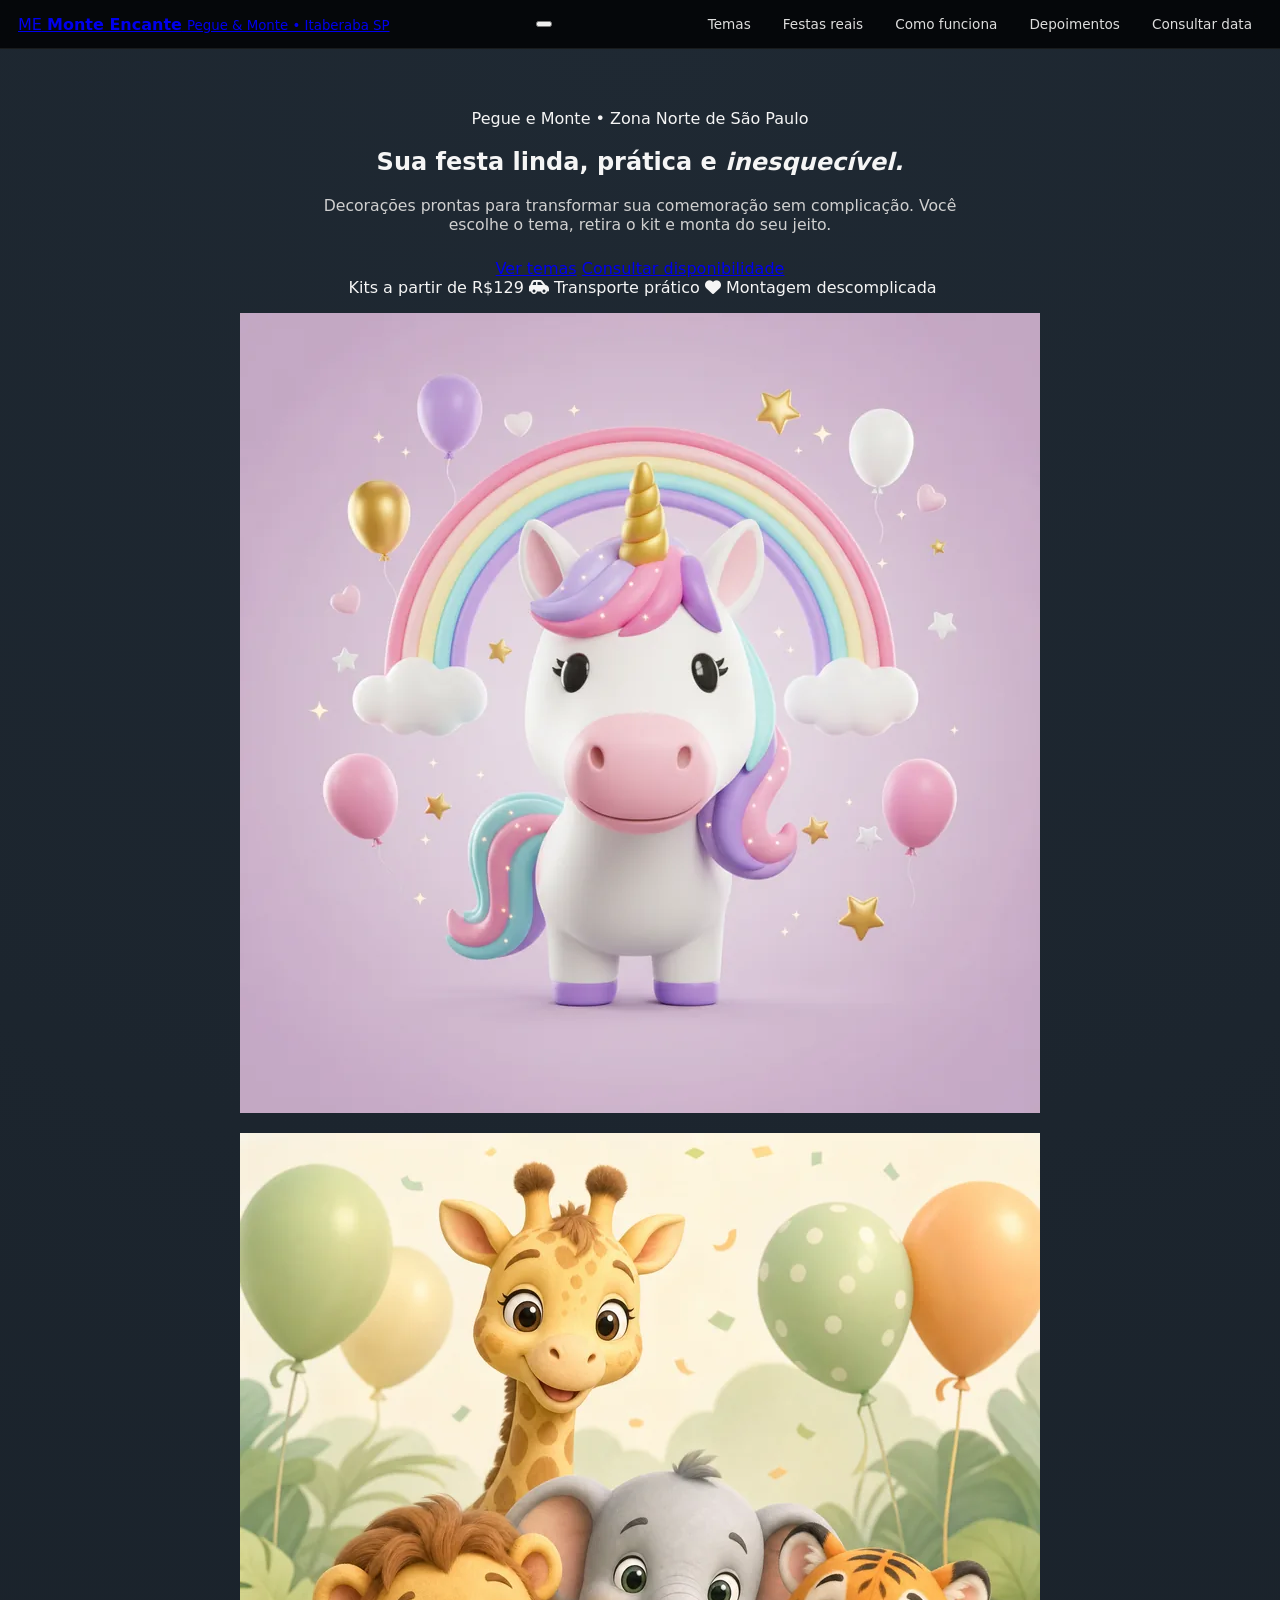
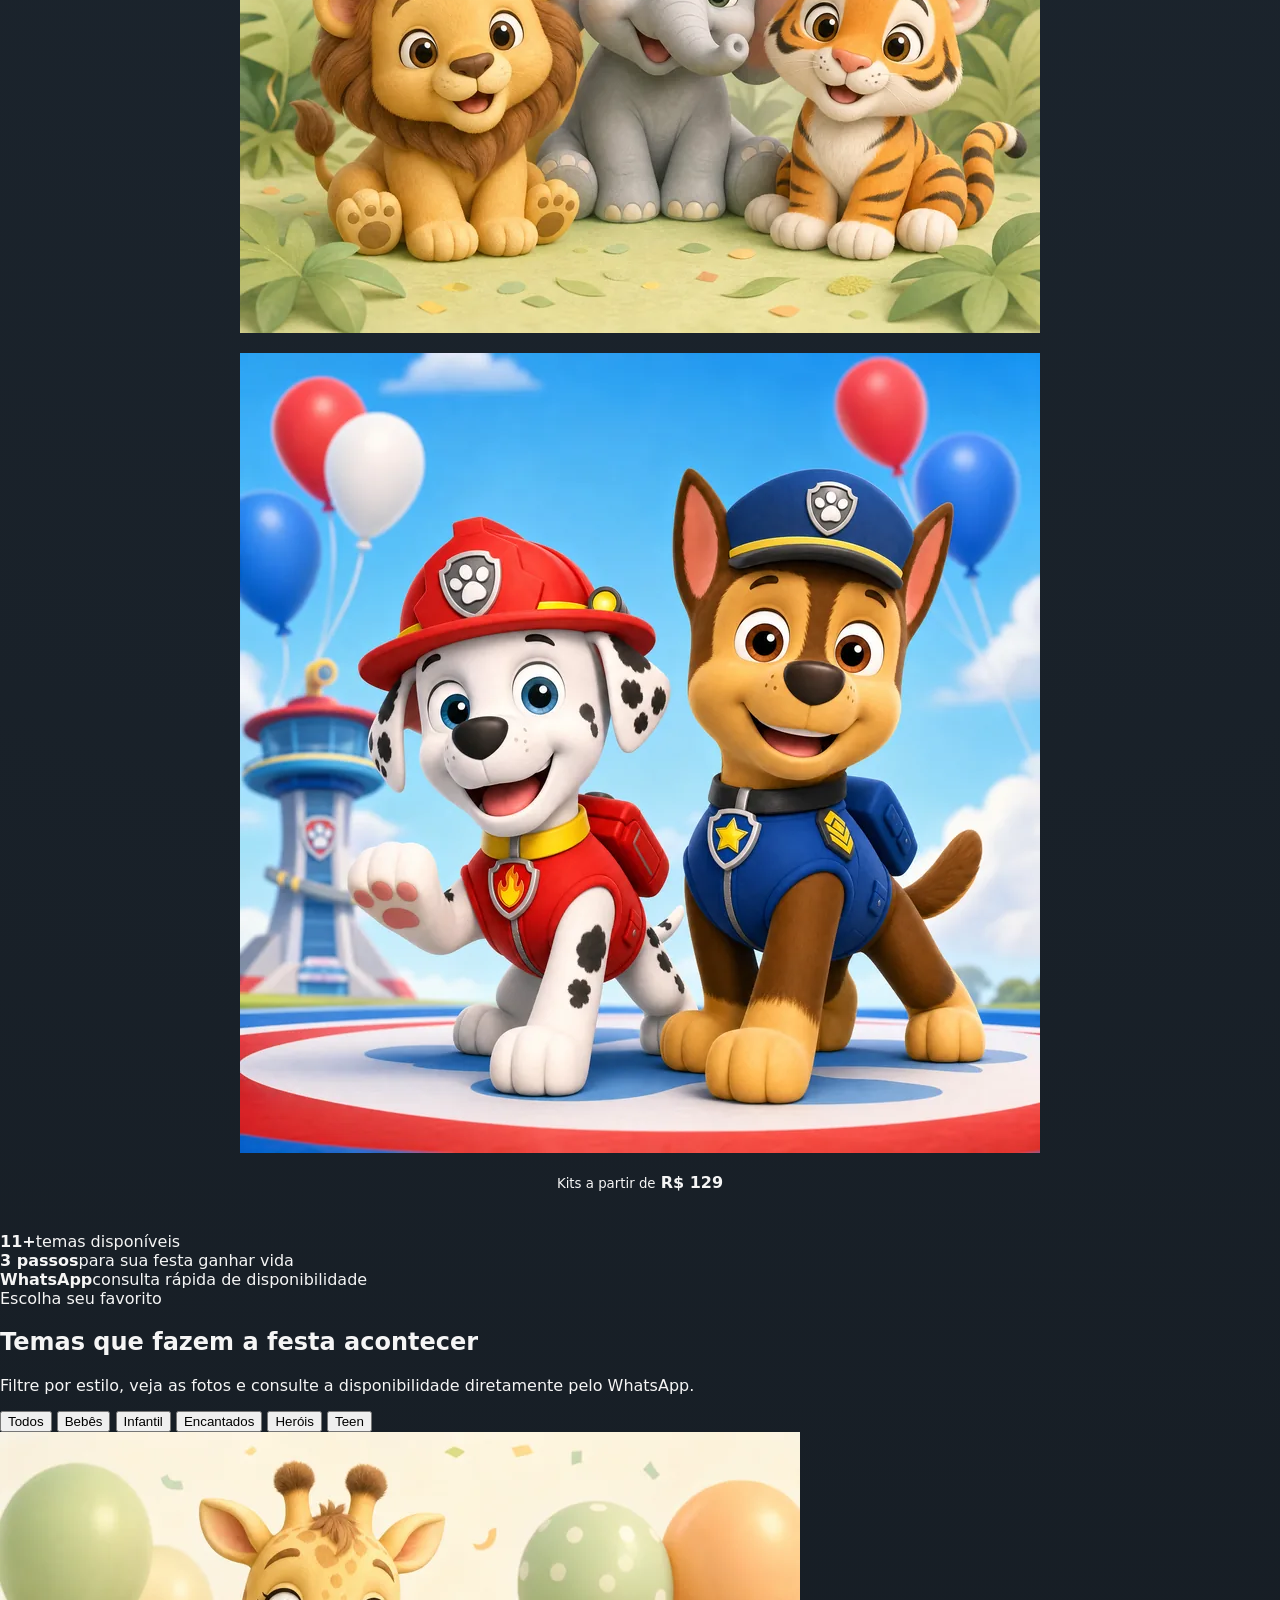
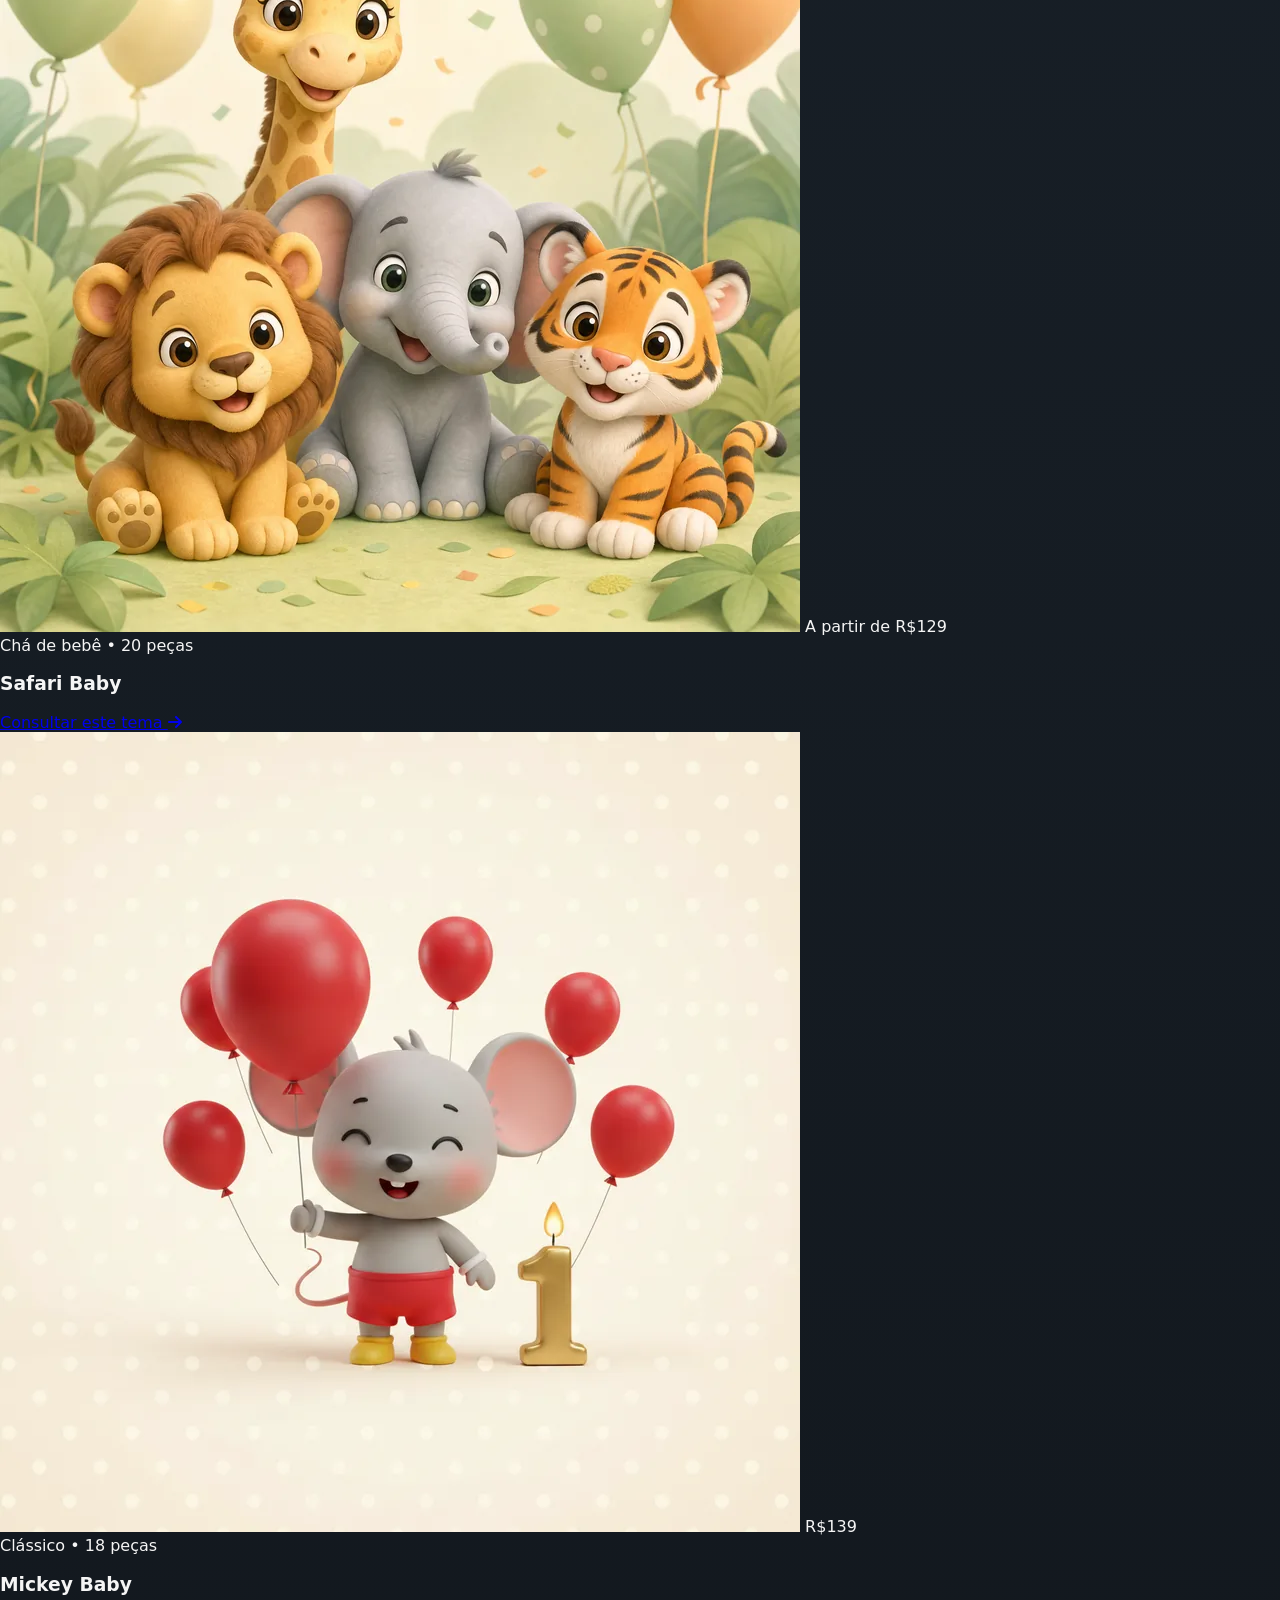
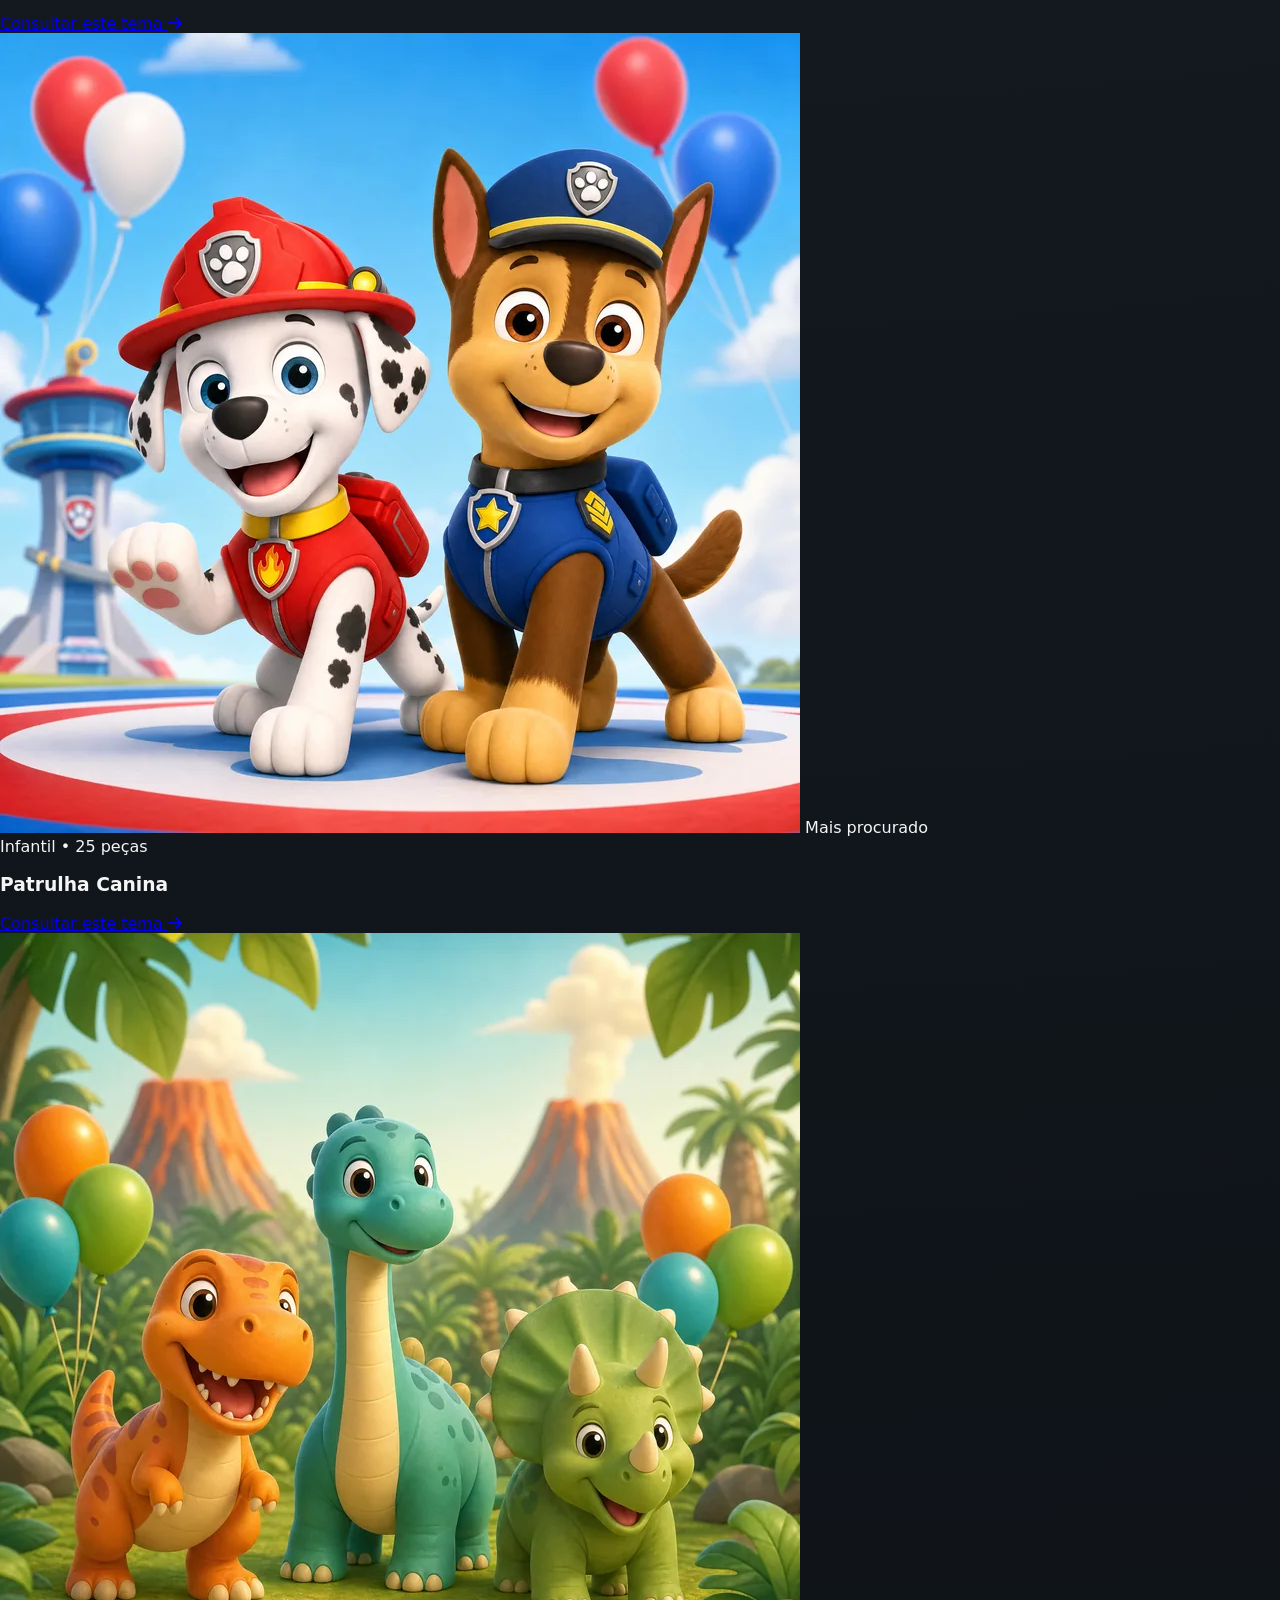
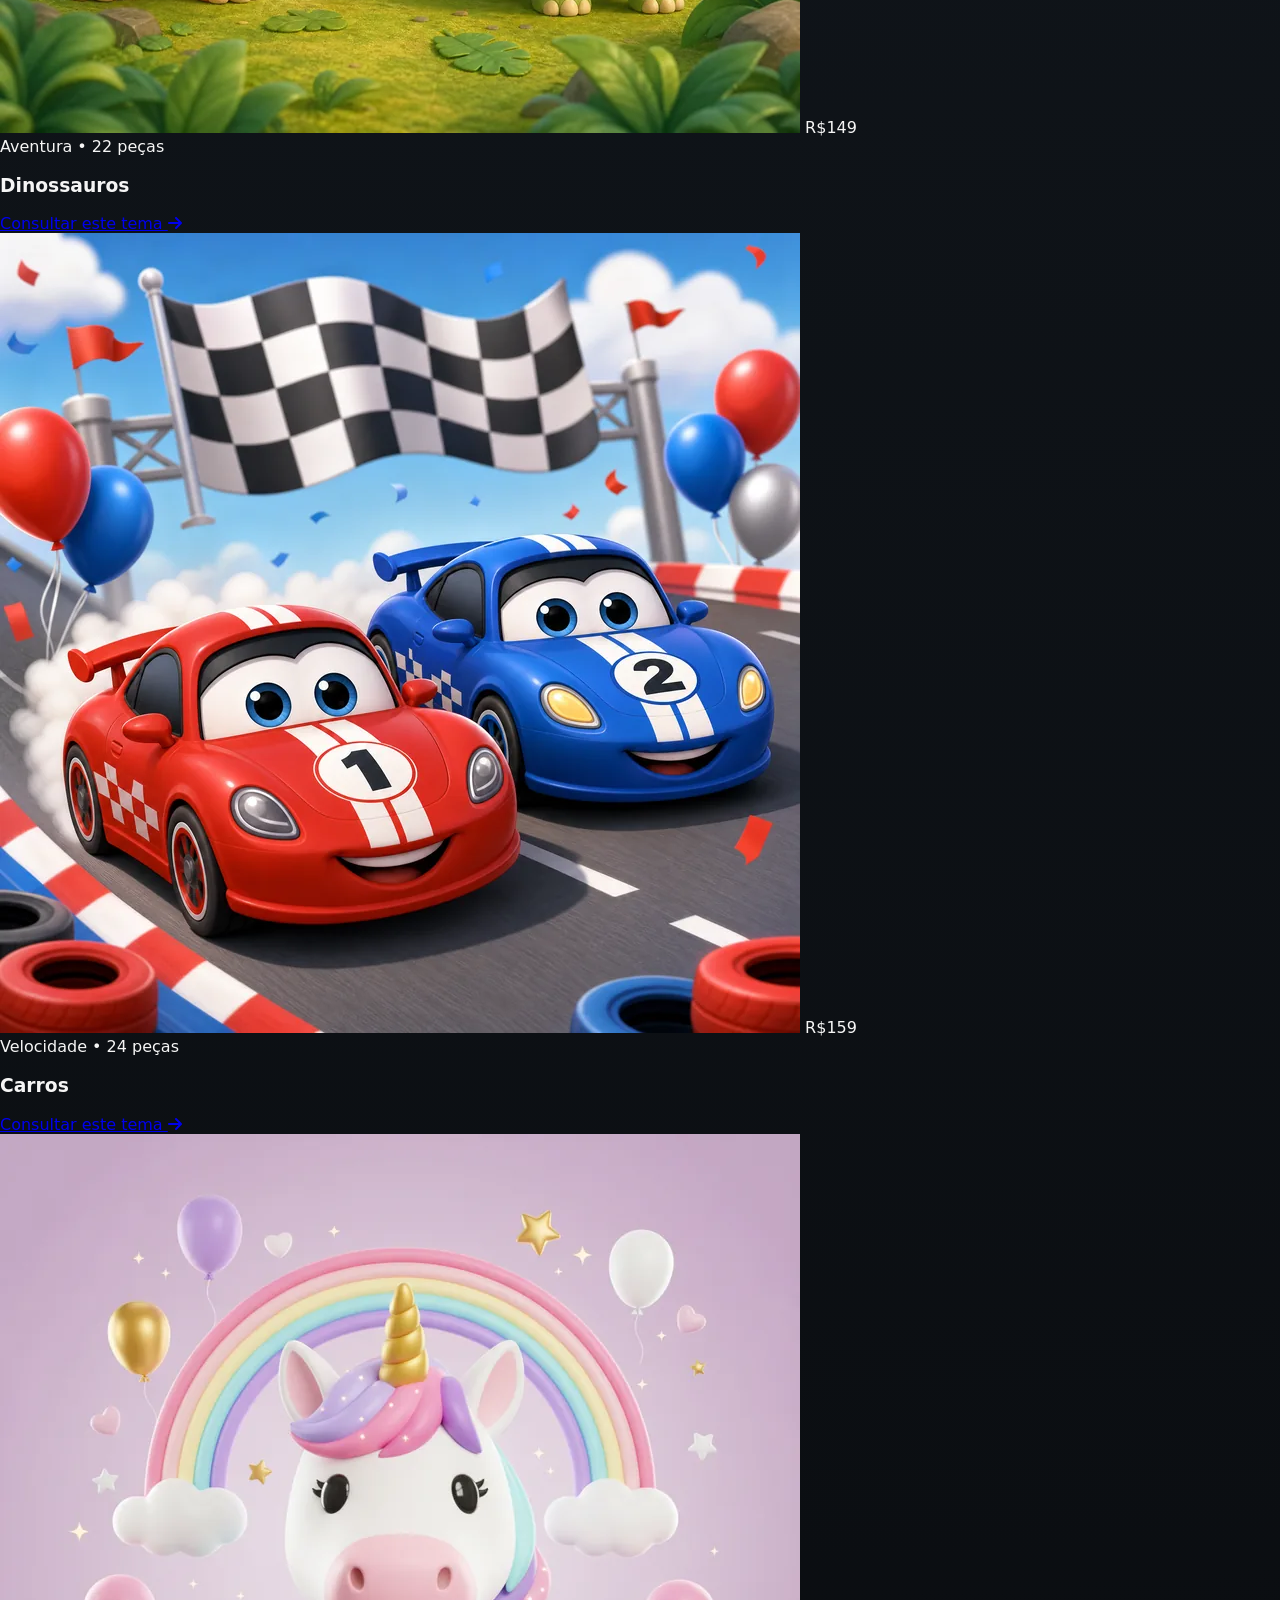
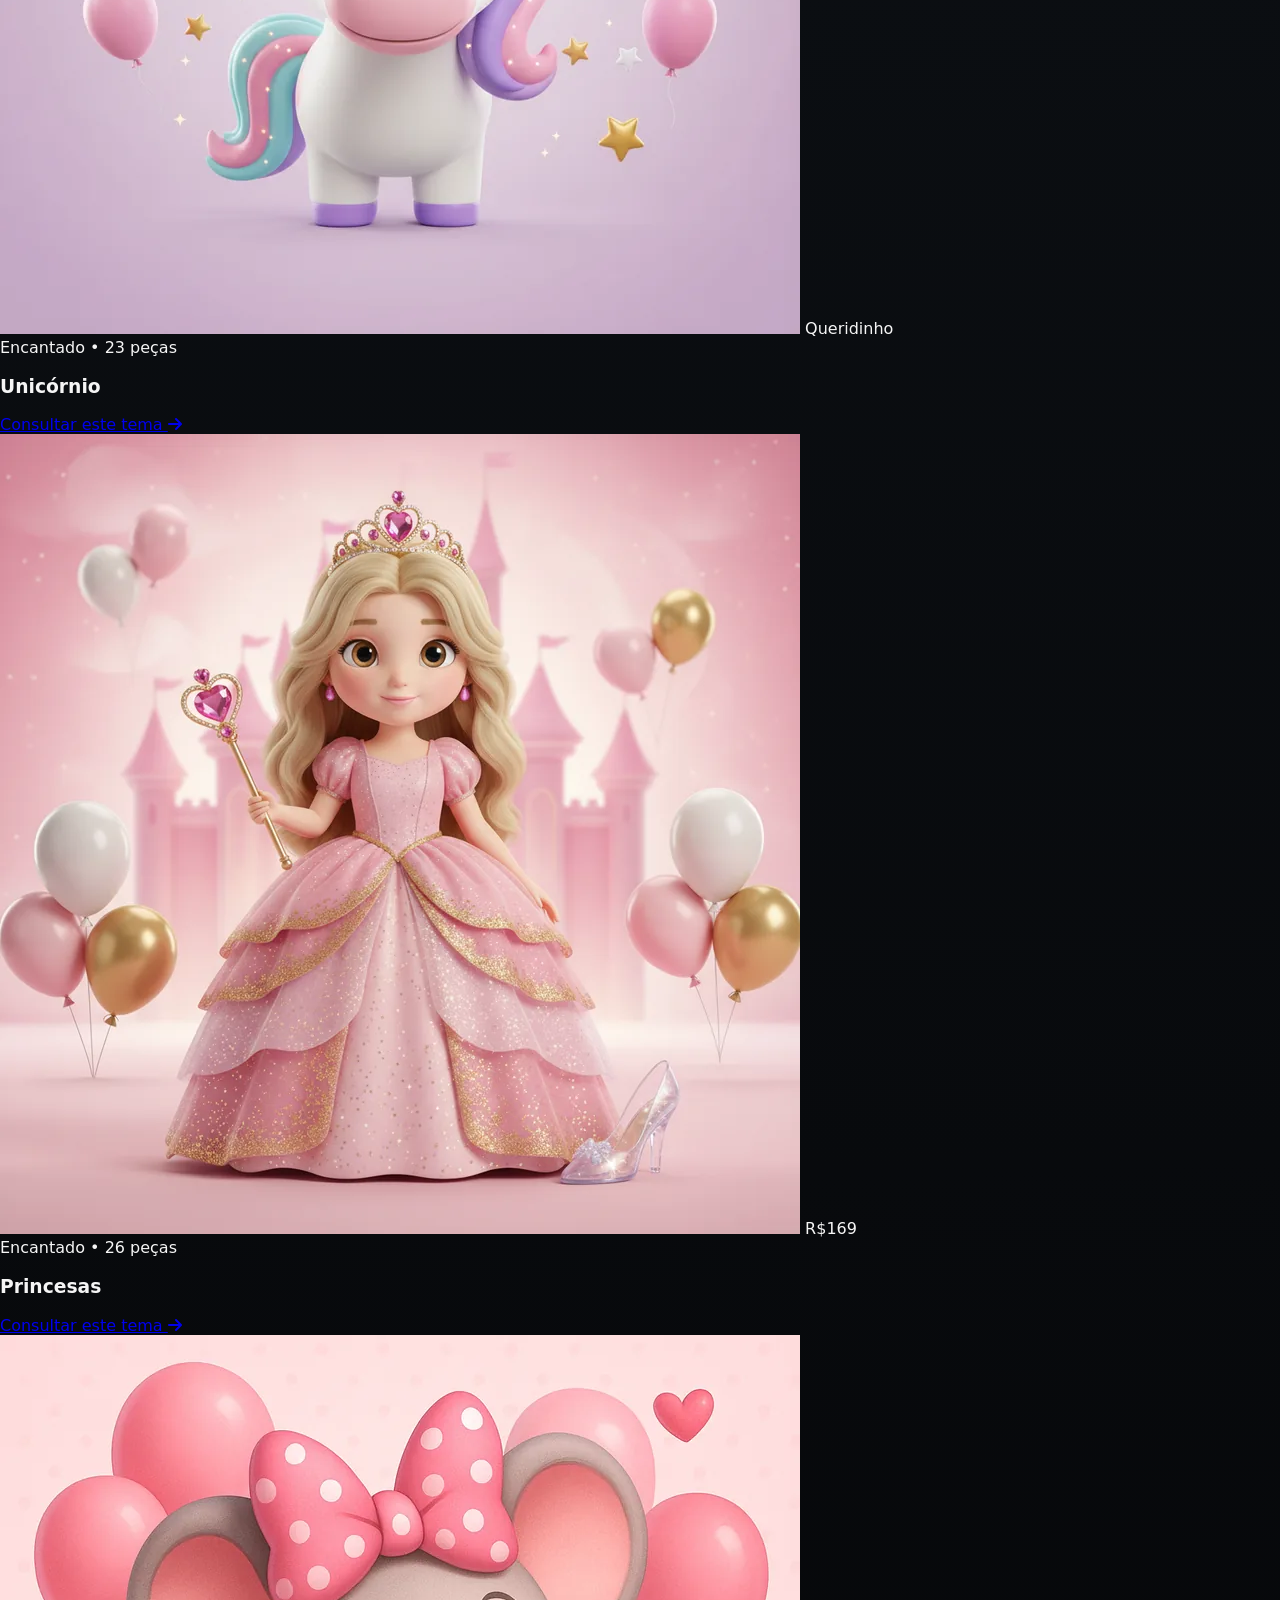
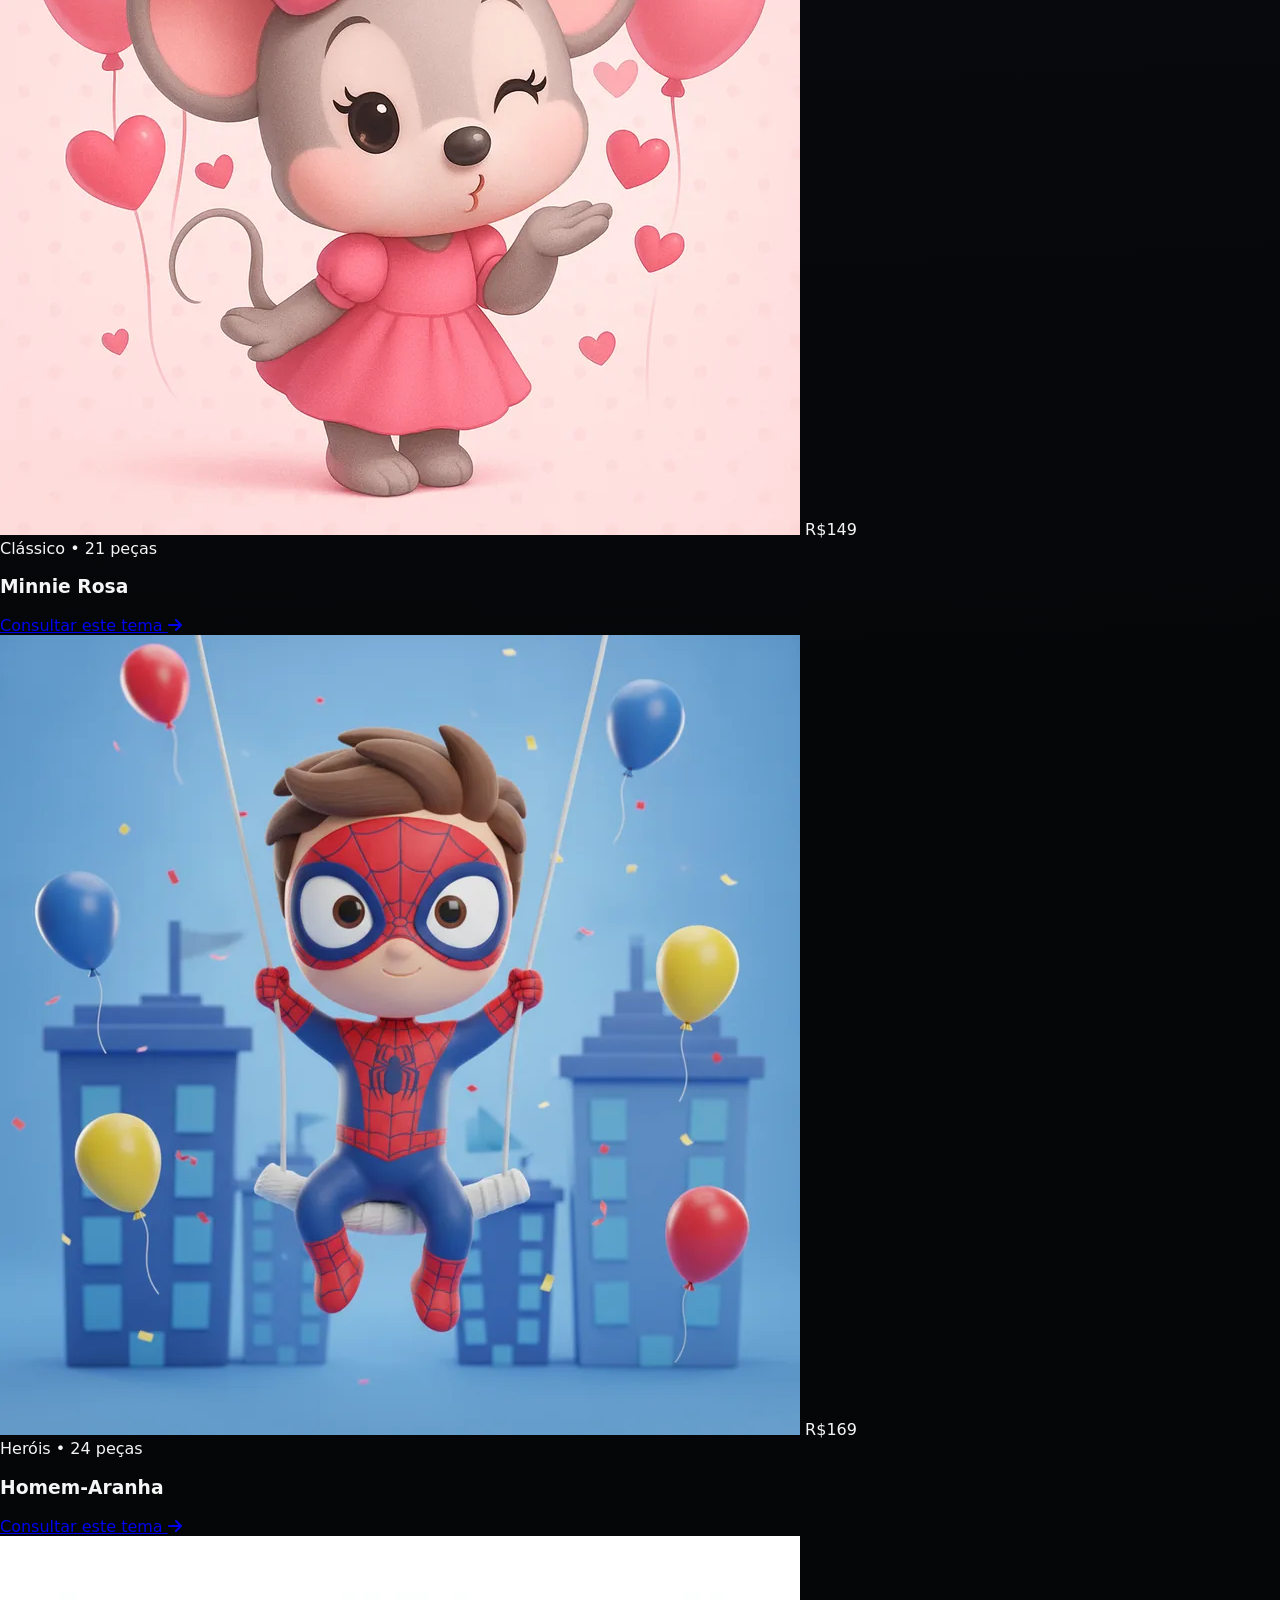
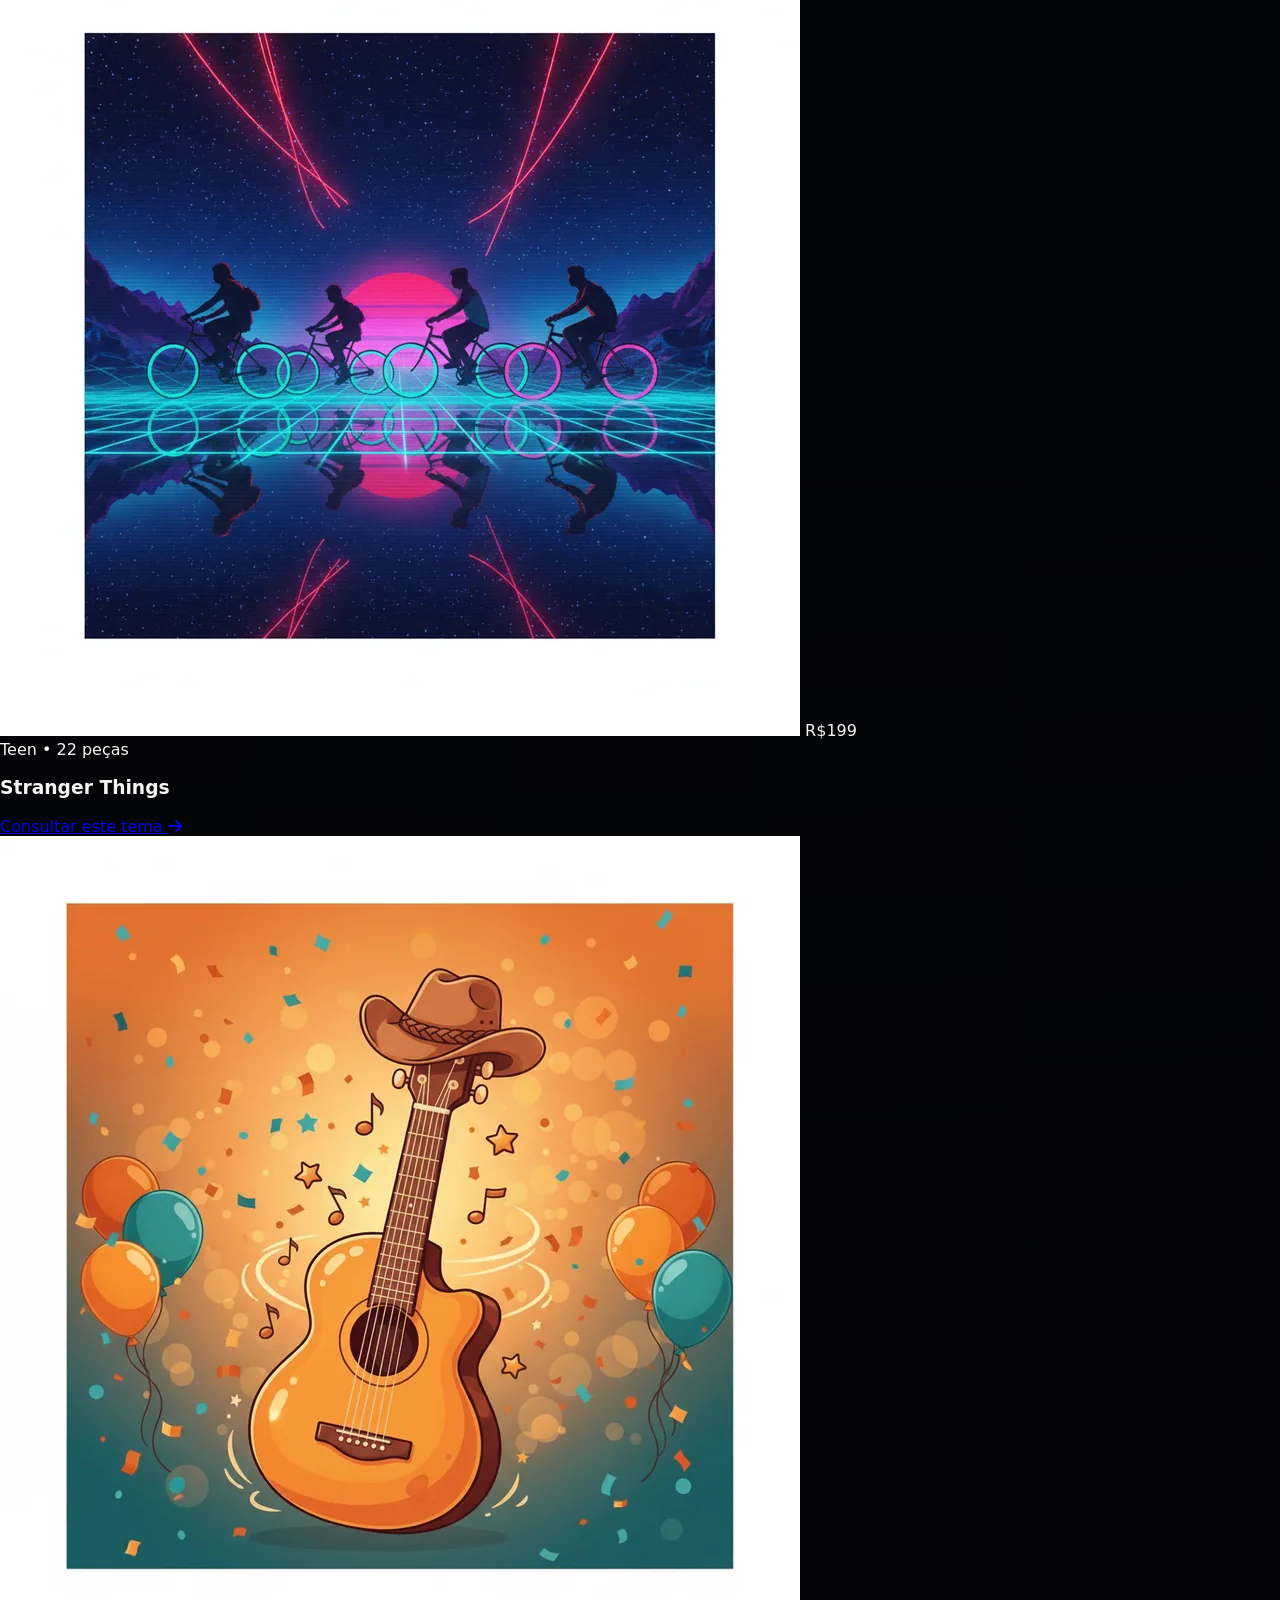
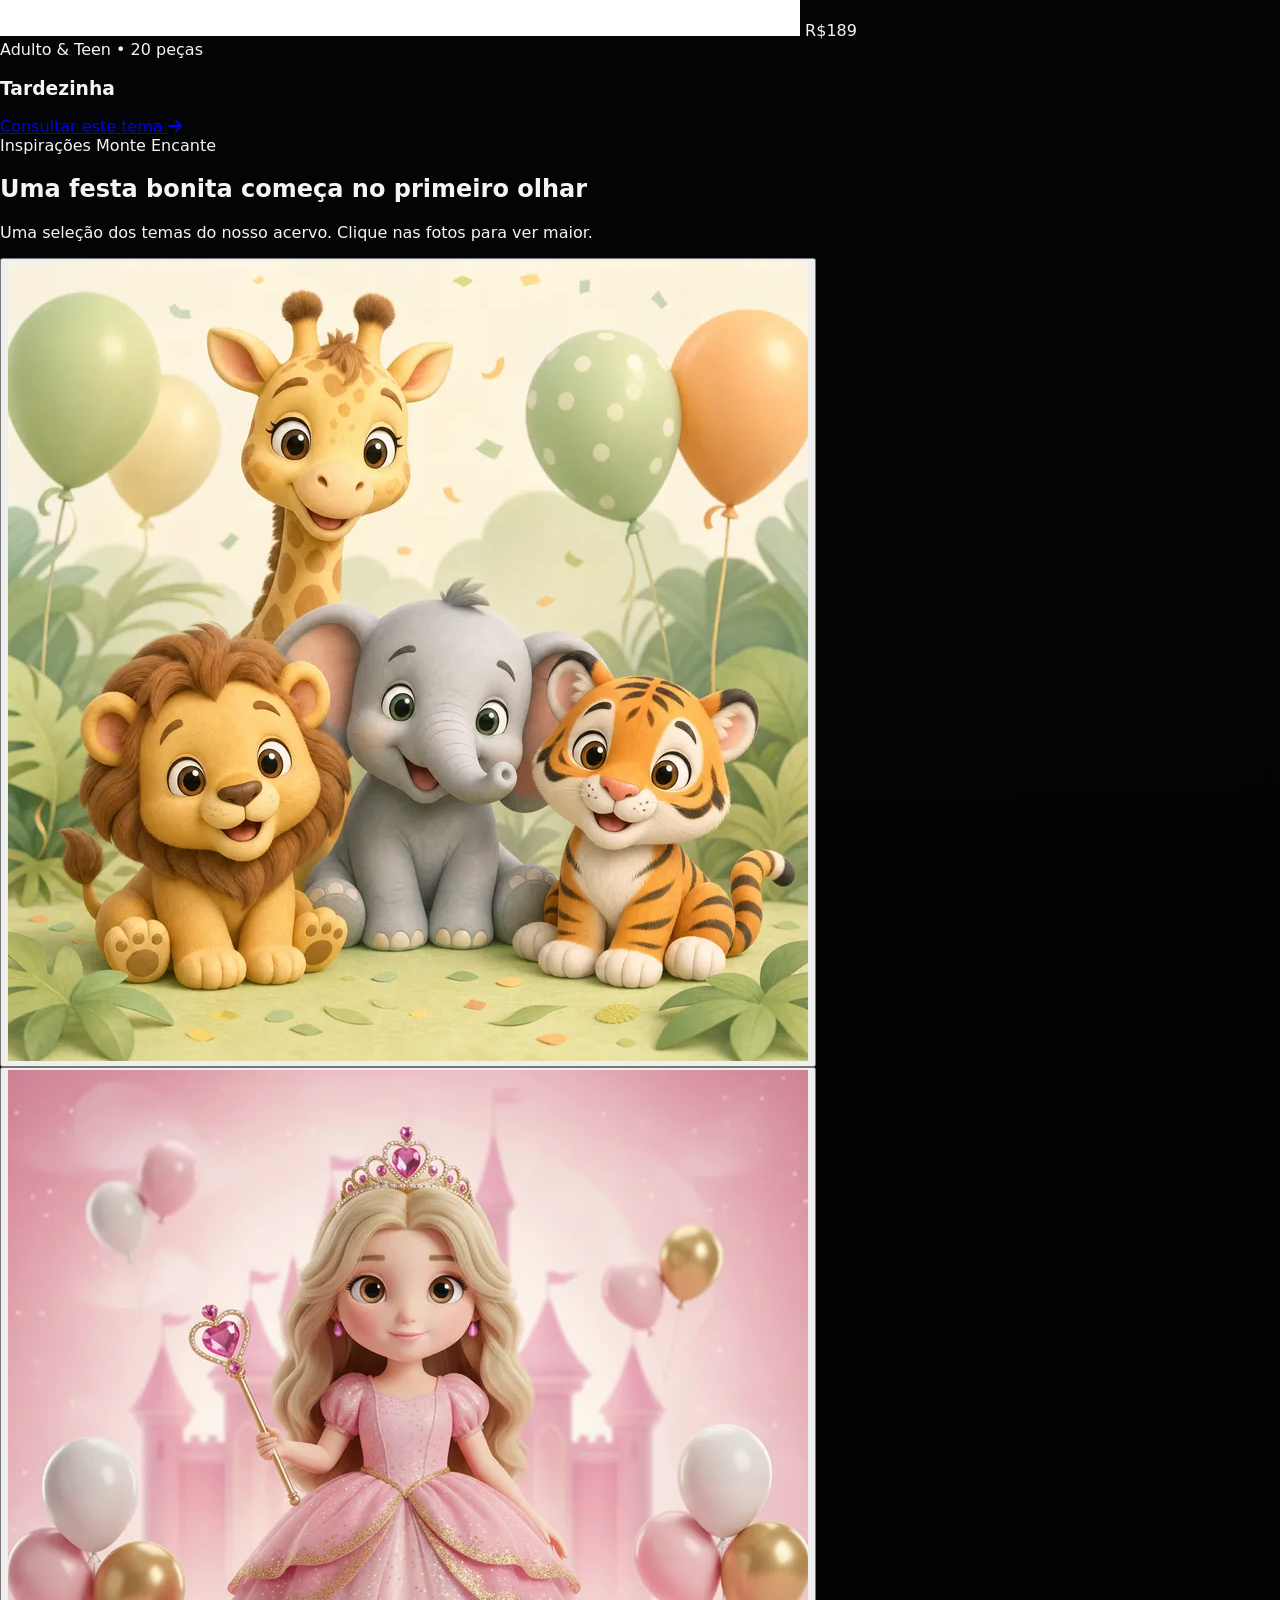
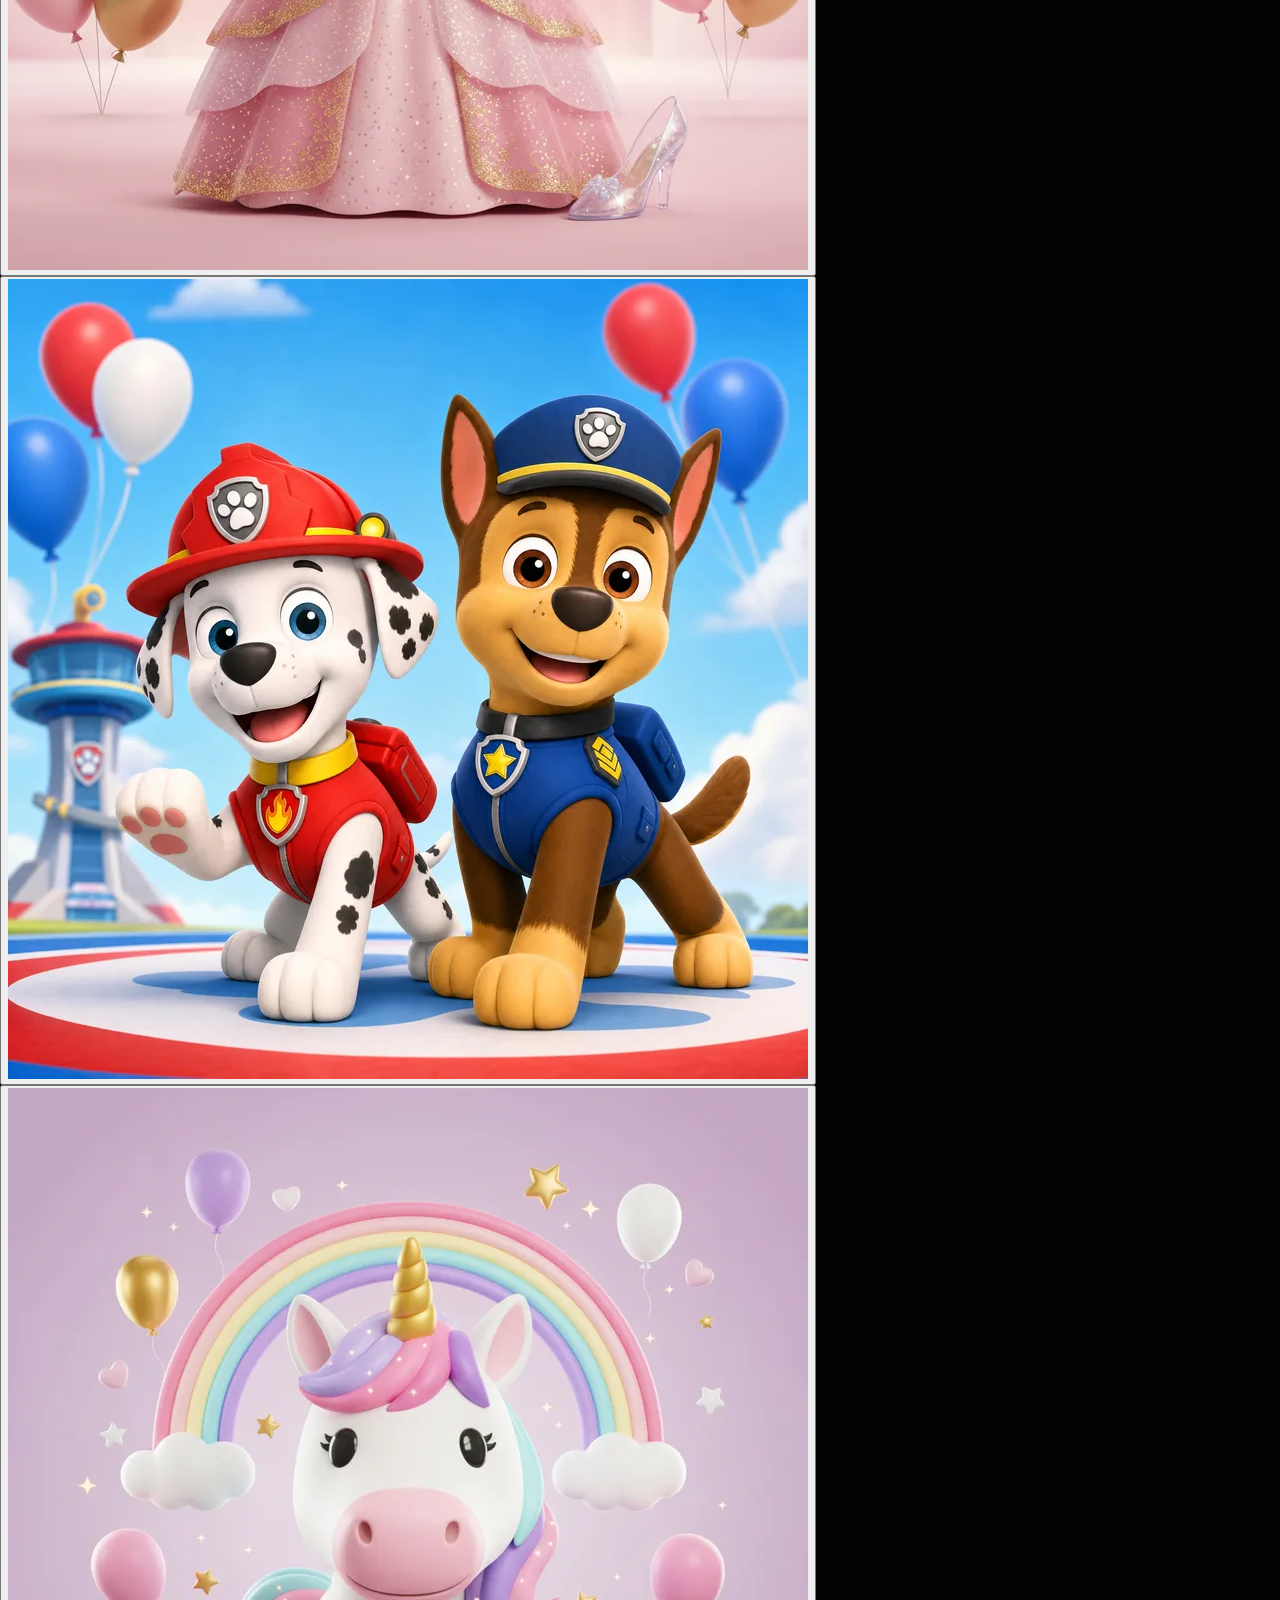
==== commit 0dcbc76c: "V3 premium: nova home, galeria, catálogo e conversão" ====
--- a/index.html
+++ b/index.html
@@ -1,398 +1,455 @@
 <!DOCTYPE html>
-<html lang="pt-br">
+<html lang="pt-BR">
 <head>
   <meta charset="UTF-8">
   <meta name="viewport" content="width=device-width, initial-scale=1.0">
-  <meta name="google-site-verification" content="google10bb675379633025.html">
-
-  <title>Monte Encante - Pegue e Monte Itaberaba SP | A partir R$129</title>
-  <meta name="description" content="Kits Pegue e Monte em Itaberaba SP. Patrulha Canina R$179, Safari Baby R$129, Unicórnio R$159. Cabe no carro! Retire hoje.">
-  <meta name="keywords" content="pegue e monte itaberaba, festa infantil zona norte sp, patrulha canina kit sp, safari baby pegue e monte">
+  <meta name="theme-color" content="#fffaf7">
+  <title>Monte Encante | Pegue e Monte em Itaberaba, São Paulo</title>
+  <meta name="description" content="Kits Pegue e Monte para festas em Itaberaba, Zona Norte de São Paulo. Decorações práticas, lindas e fáceis de transportar. Consulte a disponibilidade da sua data.">
   <meta name="robots" content="index, follow, max-snippet:-1, max-image-preview:large">
   <link rel="canonical" href="https://monteencante.com.br/">
   <link rel="icon" type="image/png" href="/favicon.png">
 
-  <!-- Open Graph / Facebook -->
   <meta property="og:type" content="website">
   <meta property="og:url" content="https://monteencante.com.br/">
-  <meta property="og:title" content="Monte Encante - Pegue e Monte Itaberaba SP">
-  <meta property="og:description" content="Kits Pegue e Monte em Itaberaba SP. Patrulha Canina R$179, Safari Baby R$129, Unicórnio R$159">
+  <meta property="og:title" content="Monte Encante | Sua festa linda, prática e inesquecível">
+  <meta property="og:description" content="Kits Pegue e Monte a partir de R$129. Escolha o tema e consulte sua data pelo WhatsApp.">
   <meta property="og:image" content="https://monteencante.com.br/og-image.jpg">
-  <meta property="og:image:width" content="1200">
-  <meta property="og:image:height" content="630">
-  <meta property="og:image:type" content="image/jpeg">
-  <meta property="og:site_name" content="Monte Encante">
   <meta property="og:locale" content="pt_BR">
 
-  <!-- Twitter -->
-  <meta property="twitter:card" content="summary_large_image">
-  <meta property="twitter:domain" content="monteencante.com.br">
-  <meta property="twitter:url" content="https://monteencante.com.br/">
-  <meta name="twitter:title" content="Monte Encante - Pegue e Monte Itaberaba SP">
-  <meta name="twitter:description" content="Kits Pegue e Monte em Itaberaba SP. Patrulha Canina R$179, Safari Baby R$129, Unicórnio R$159">
-  <meta property="twitter:image" content="https://monteencante.com.br/og-image.jpg">
-
-  <!-- Meta Pixel Code FACEBOOK -->
   <script>
-  !function(f,b,e,v,n,t,s)
-  {if(f.fbq)return;n=f.fbq=function(){n.callMethod?
-  n.callMethod.apply(n,arguments):n.queue.push(arguments)};
-  if(!f._fbq)f._fbq=n;n.push=n;n.loaded=!0;n.version='2.0';
-  n.queue=[];t=b.createElement(e);t.async=!0;
-  t.src=v;s=b.getElementsByTagName(e)[0];
-  s.parentNode.insertBefore(t,s)}(window, document,'script',
-  'https://connect.facebook.net/en_US/fbevents.js');
-  fbq('init', '24775498962125054');
-  fbq('track', 'PageView');
+  !function(f,b,e,v,n,t,s){if(f.fbq)return;n=f.fbq=function(){n.callMethod?
+  n.callMethod.apply(n,arguments):n.queue.push(arguments)};if(!f._fbq)f._fbq=n;
+  n.push=n;n.loaded=!0;n.version='2.0';n.queue=[];t=b.createElement(e);t.async=!0;
+  t.src=v;s=b.getElementsByTagName(e)[0];s.parentNode.insertBefore(t,s)}
+  (window,document,'script','https://connect.facebook.net/en_US/fbevents.js');
+  fbq('init','24775498962125054');fbq('track','PageView');
   </script>
-  <noscript><img height="1" width="1" style="display:none"
-  src="https://www.facebook.com/tr?id=24775498962125054&ev=PageView&noscript=1"
-  /></noscript>
-  <!-- End Meta Pixel Code -->
-
-  <!-- Google Analytics 4 CONFIGURADO -->
+  <noscript><img height="1" width="1" style="display:none" alt="" src="https://www.facebook.com/tr?id=24775498962125054&ev=PageView&noscript=1"></noscript>
+
   <script async src="https://www.googletagmanager.com/gtag/js?id=G-K6Y9MXZXJY"></script>
   <script>
-    window.dataLayer = window.dataLayer || [];
+    window.dataLayer=window.dataLayer||[];
     function gtag(){dataLayer.push(arguments);}
-    gtag('js', new Date());
-    gtag('config', 'G-K6Y9MXZXJY');
+    gtag('js',new Date());
+    gtag('config','G-K6Y9MXZXJY');
   </script>
 
-  <!-- Schema Markup JSON-LD: LocalBusiness + Ofertas -->
   <script type="application/ld+json">
   {
-    "@context": "https://schema.org/",
-    "@type": "LocalBusiness",
-    "name": "Monte Encante",
-    "image": "https://monteencante.com.br/og-image.jpg",
-    "description": "Kits pegue e monte para festas infantis em Itaberaba SP",
-    "telephone": "+5511910604169",
-    "email": "contato@monteencante.com.br",
-    "url": "https://monteencante.com.br",
-    "address": {
-      "@type": "PostalAddress",
-      "streetAddress": "Itaberaba",
-      "addressLocality": "São Paulo",
-      "addressRegion": "SP",
-      "postalCode": "02000-000",
-      "addressCountry": "BR"
+    "@context":"https://schema.org",
+    "@type":"LocalBusiness",
+    "name":"Monte Encante",
+    "image":"https://monteencante.com.br/og-image.jpg",
+    "description":"Kits Pegue e Monte para festas em Itaberaba, Zona Norte de São Paulo.",
+    "telephone":"+5511910604169",
+    "url":"https://monteencante.com.br/",
+    "address":{
+      "@type":"PostalAddress",
+      "addressLocality":"São Paulo",
+      "addressRegion":"SP",
+      "addressCountry":"BR"
     },
-    "priceRange": "R$ 129 - R$ 199",
-    "sameAs": [
-      "https://instagram.com/monteencante_festas",
-      "https://wa.me/5511910604169"
-    ],
-    "makesOffer": [
-      { "@type": "Offer", "name": "Kit Safari Baby", "price": "129.00", "priceCurrency": "BRL" },
-      { "@type": "Offer", "name": "Kit Patrulha Canina", "price": "179.00", "priceCurrency": "BRL" },
-      { "@type": "Offer", "name": "Kit Unicórnio", "price": "159.00", "priceCurrency": "BRL" }
+    "priceRange":"R$ 129 - R$ 199",
+    "sameAs":["https://instagram.com/monteencante_festas"]
+  }
+  </script>
+
+  <script type="application/ld+json">
+  {
+    "@context":"https://schema.org",
+    "@type":"FAQPage",
+    "mainEntity":[
+      {"@type":"Question","name":"O que é um kit Pegue e Monte?","acceptedAnswer":{"@type":"Answer","text":"É uma decoração organizada para você retirar, transportar e montar com praticidade no local da sua festa."}},
+      {"@type":"Question","name":"Como consultar a disponibilidade?","acceptedAnswer":{"@type":"Answer","text":"Escolha um tema no site e fale com a Monte Encante pelo WhatsApp para consultar a data da sua festa."}},
+      {"@type":"Question","name":"Onde é feita a retirada?","acceptedAnswer":{"@type":"Answer","text":"A retirada é na região de Itaberaba, Zona Norte de São Paulo. O endereço exato é confirmado no atendimento."}}
     ]
   }
   </script>
 
-  <!-- FAQ Schema -->
-  <script type="application/ld+json">
-  {
-    "@context": "https://schema.org",
-    "@type": "FAQPage",
-    "mainEntity": [
-      {
-        "@type": "Question",
-        "name": "O que é um kit pegue e monte?",
-        "acceptedAnswer": { "@type": "Answer", "text": "É um kit com todas as peças da decoração separadas e organizadas: você retira na loja em Itaberaba, cabe no carro, e monta com nosso manual passo a passo e fotos prontas." }
-      },
-      {
-        "@type": "Question",
-        "name": "Quanto custa um kit?",
-        "acceptedAnswer": { "@type": "Answer", "text": "Os kits começam em R$129 e variam de R$129 a R$199 conforme o tema e a quantidade de peças." }
-      },
-      {
-        "@type": "Question",
-        "name": "Como faço para reservar meu kit?",
-        "acceptedAnswer": { "@type": "Answer", "text": "Escolha o tema desejado no site e clique em 'Reservar Data'. Você será direcionado para o WhatsApp para confirmar a data da festa." }
-      },
-      {
-        "@type": "Question",
-        "name": "Onde retiro o kit?",
-        "acceptedAnswer": { "@type": "Answer", "text": "Na nossa loja em Itaberaba, Zona Norte de São Paulo. Confirme o endereço exato de retirada pelo WhatsApp." }
-      },
-      {
-        "@type": "Question",
-        "name": "Com quanto tempo de antecedência devo reservar?",
-        "acceptedAnswer": { "@type": "Answer", "text": "Recomendamos reservar com pelo menos 7 dias de antecedência. Temas em alta, como Patrulha Canina e Unicórnio, esgotam mais rápido." }
-      }
-    ]
-  }
-  </script>
-
+  <link rel="preconnect" href="https://fonts.googleapis.com">
+  <link rel="preconnect" href="https://fonts.gstatic.com" crossorigin>
+  <link href="https://fonts.googleapis.com/css2?family=DM+Sans:wght@400;500;600;700&family=Playfair+Display:wght@600;700&display=swap" rel="stylesheet">
   <link rel="stylesheet" href="https://cdnjs.cloudflare.com/ajax/libs/font-awesome/6.5.1/css/all.min.css">
   <link rel="stylesheet" href="/css/style.css">
 </head>
 <body>
-
-<header>
-  <div class="brand-area">
-    <div class="brand-name">MONTE ENCANTE</div>
-    <div class="brand-sub">
-      <span>Pegue e Monte</span> • Itaberaba SP
-      <a href="https://instagram.com/monteencante_festas" target="_blank" rel="noopener"><i class="fab fa-instagram"></i></a>
-      <a href="https://wa.me/5511910604169" target="_blank" rel="noopener"><i class="fab fa-whatsapp"></i></a>
+  <header class="site-header">
+    <a class="brand" href="#inicio" aria-label="Monte Encante - Início">
+      <span class="brand-mark">ME</span>
+      <span class="brand-copy">
+        <strong>Monte Encante</strong>
+        <small>Pegue & Monte • Itaberaba SP</small>
+      </span>
+    </a>
+
+    <button class="menu-toggle" type="button" aria-label="Abrir menu" aria-expanded="false">
+      <span></span><span></span><span></span>
+    </button>
+
+    <nav class="main-nav" aria-label="Navegação principal">
+      <a href="#temas">Temas</a>
+      <a href="#galeria">Festas reais</a>
+      <a href="#como-funciona">Como funciona</a>
+      <a href="#depoimentos">Depoimentos</a>
+      <a class="nav-cta js-whatsapp" href="https://wa.me/5511910604169?text=Oi!%20Vi%20o%20site%20da%20Monte%20Encante%20e%20quero%20consultar%20uma%20data." target="_blank" rel="noopener" data-theme="menu">Consultar data</a>
+    </nav>
+  </header>
+
+  <main>
+    <section id="inicio" class="hero section-shell">
+      <div class="hero-copy">
+        <span class="eyebrow">Pegue e Monte • Zona Norte de São Paulo</span>
+        <h1>Sua festa linda, prática e <em>inesquecível.</em></h1>
+        <p class="hero-lead">Decorações prontas para transformar sua comemoração sem complicação. Você escolhe o tema, retira o kit e monta do seu jeito.</p>
+
+        <div class="hero-actions">
+          <a class="btn btn-primary" href="#temas">Ver temas</a>
+          <a class="btn btn-secondary js-whatsapp" href="https://wa.me/5511910604169?text=Oi!%20Quero%20consultar%20a%20disponibilidade%20de%20um%20kit%20Monte%20Encante." target="_blank" rel="noopener" data-theme="hero">Consultar disponibilidade</a>
+        </div>
+
+        <div class="trust-row" aria-label="Diferenciais">
+          <span><i class="fa-solid fa-sparkles"></i> Kits a partir de R$129</span>
+          <span><i class="fa-solid fa-car-side"></i> Transporte prático</span>
+          <span><i class="fa-solid fa-heart"></i> Montagem descomplicada</span>
+        </div>
+      </div>
+
+      <div class="hero-visual" aria-label="Inspirações de decoração Monte Encante">
+        <figure class="hero-photo hero-photo-main">
+          <img src="/images/unicornio.webp" alt="Decoração tema Unicórnio da Monte Encante" fetchpriority="high">
+        </figure>
+        <figure class="hero-photo hero-photo-top">
+          <img src="/images/safari-baby.webp" alt="Decoração tema Safari Baby da Monte Encante">
+        </figure>
+        <figure class="hero-photo hero-photo-bottom">
+          <img src="/images/patrulha-canina.webp" alt="Decoração tema Patrulha Canina da Monte Encante">
+        </figure>
+        <div class="price-badge">
+          <small>Kits a partir de</small>
+          <strong>R$ 129</strong>
+        </div>
+      </div>
+    </section>
+
+    <section class="social-proof-strip">
+      <div class="section-shell proof-grid">
+        <div><strong>11+</strong><span>temas disponíveis</span></div>
+        <div><strong>3 passos</strong><span>para sua festa ganhar vida</span></div>
+        <div><strong>WhatsApp</strong><span>consulta rápida de disponibilidade</span></div>
+      </div>
+    </section>
+
+    <section id="temas" class="catalog section-shell">
+      <div class="section-heading">
+        <div>
+          <span class="eyebrow">Escolha seu favorito</span>
+          <h2>Temas que fazem a festa acontecer</h2>
+        </div>
+        <p>Filtre por estilo, veja as fotos e consulte a disponibilidade diretamente pelo WhatsApp.</p>
+      </div>
+
+      <div class="filter-row" role="group" aria-label="Filtrar temas">
+        <button class="filter-btn active" type="button" data-filter="todos">Todos</button>
+        <button class="filter-btn" type="button" data-filter="bebes">Bebês</button>
+        <button class="filter-btn" type="button" data-filter="infantil">Infantil</button>
+        <button class="filter-btn" type="button" data-filter="encantados">Encantados</button>
+        <button class="filter-btn" type="button" data-filter="herois">Heróis</button>
+        <button class="filter-btn" type="button" data-filter="teen">Teen</button>
+      </div>
+
+      <div class="theme-grid">
+        <article class="theme-card" data-category="bebes">
+          <div class="theme-media">
+            <img src="/images/safari-baby.webp" alt="Kit Safari Baby" loading="lazy">
+            <span class="theme-pill">A partir de R$129</span>
+          </div>
+          <div class="theme-body">
+            <span class="theme-type">Chá de bebê • 20 peças</span>
+            <h3>Safari Baby</h3>
+            <a class="theme-link js-whatsapp" href="https://wa.me/5511910604169?text=Oi!%20Quero%20consultar%20o%20kit%20Safari%20Baby." target="_blank" rel="noopener" data-theme="Safari Baby">Consultar este tema <i class="fa-solid fa-arrow-right"></i></a>
+          </div>
+        </article>
+
+        <article class="theme-card" data-category="bebes infantil">
+          <div class="theme-media">
+            <img src="/images/mickey-baby.webp" alt="Kit Mickey Baby" loading="lazy">
+            <span class="theme-pill">R$139</span>
+          </div>
+          <div class="theme-body">
+            <span class="theme-type">Clássico • 18 peças</span>
+            <h3>Mickey Baby</h3>
+            <a class="theme-link js-whatsapp" href="https://wa.me/5511910604169?text=Oi!%20Quero%20consultar%20o%20kit%20Mickey%20Baby." target="_blank" rel="noopener" data-theme="Mickey Baby">Consultar este tema <i class="fa-solid fa-arrow-right"></i></a>
+          </div>
+        </article>
+
+        <article class="theme-card featured-card" data-category="infantil herois">
+          <div class="theme-media">
+            <img src="/images/patrulha-canina.webp" alt="Kit Patrulha Canina" loading="lazy">
+            <span class="theme-pill accent">Mais procurado</span>
+          </div>
+          <div class="theme-body">
+            <span class="theme-type">Infantil • 25 peças</span>
+            <h3>Patrulha Canina</h3>
+            <a class="theme-link js-whatsapp" href="https://wa.me/5511910604169?text=Oi!%20Quero%20consultar%20o%20kit%20Patrulha%20Canina." target="_blank" rel="noopener" data-theme="Patrulha Canina">Consultar este tema <i class="fa-solid fa-arrow-right"></i></a>
+          </div>
+        </article>
+
+        <article class="theme-card" data-category="infantil">
+          <div class="theme-media">
+            <img src="/images/dinossauros.webp" alt="Kit Dinossauros" loading="lazy">
+            <span class="theme-pill">R$149</span>
+          </div>
+          <div class="theme-body">
+            <span class="theme-type">Aventura • 22 peças</span>
+            <h3>Dinossauros</h3>
+            <a class="theme-link js-whatsapp" href="https://wa.me/5511910604169?text=Oi!%20Quero%20consultar%20o%20kit%20Dinossauros." target="_blank" rel="noopener" data-theme="Dinossauros">Consultar este tema <i class="fa-solid fa-arrow-right"></i></a>
+          </div>
+        </article>
+
+        <article class="theme-card" data-category="infantil">
+          <div class="theme-media">
+            <img src="/images/carros.webp" alt="Kit Carros" loading="lazy">
+            <span class="theme-pill">R$159</span>
+          </div>
+          <div class="theme-body">
+            <span class="theme-type">Velocidade • 24 peças</span>
+            <h3>Carros</h3>
+            <a class="theme-link js-whatsapp" href="https://wa.me/5511910604169?text=Oi!%20Quero%20consultar%20o%20kit%20Carros." target="_blank" rel="noopener" data-theme="Carros">Consultar este tema <i class="fa-solid fa-arrow-right"></i></a>
+          </div>
+        </article>
+
+        <article class="theme-card featured-card" data-category="encantados infantil">
+          <div class="theme-media">
+            <img src="/images/unicornio.webp" alt="Kit Unicórnio" loading="lazy">
+            <span class="theme-pill accent">Queridinho</span>
+          </div>
+          <div class="theme-body">
+            <span class="theme-type">Encantado • 23 peças</span>
+            <h3>Unicórnio</h3>
+            <a class="theme-link js-whatsapp" href="https://wa.me/5511910604169?text=Oi!%20Quero%20consultar%20o%20kit%20Unicórnio." target="_blank" rel="noopener" data-theme="Unicórnio">Consultar este tema <i class="fa-solid fa-arrow-right"></i></a>
+          </div>
+        </article>
+
+        <article class="theme-card" data-category="encantados infantil">
+          <div class="theme-media">
+            <img src="/images/princesas.webp" alt="Kit Princesas" loading="lazy">
+            <span class="theme-pill">R$169</span>
+          </div>
+          <div class="theme-body">
+            <span class="theme-type">Encantado • 26 peças</span>
+            <h3>Princesas</h3>
+            <a class="theme-link js-whatsapp" href="https://wa.me/5511910604169?text=Oi!%20Quero%20consultar%20o%20kit%20Princesas." target="_blank" rel="noopener" data-theme="Princesas">Consultar este tema <i class="fa-solid fa-arrow-right"></i></a>
+          </div>
+        </article>
+
+        <article class="theme-card" data-category="encantados infantil">
+          <div class="theme-media">
+            <img src="/images/minnie-rosa.webp" alt="Kit Minnie Rosa" loading="lazy">
+            <span class="theme-pill">R$149</span>
+          </div>
+          <div class="theme-body">
+            <span class="theme-type">Clássico • 21 peças</span>
+            <h3>Minnie Rosa</h3>
+            <a class="theme-link js-whatsapp" href="https://wa.me/5511910604169?text=Oi!%20Quero%20consultar%20o%20kit%20Minnie%20Rosa." target="_blank" rel="noopener" data-theme="Minnie Rosa">Consultar este tema <i class="fa-solid fa-arrow-right"></i></a>
+          </div>
+        </article>
+
+        <article class="theme-card" data-category="herois infantil">
+          <div class="theme-media">
+            <img src="/images/homem-aranha.webp" alt="Kit Homem-Aranha" loading="lazy">
+            <span class="theme-pill">R$169</span>
+          </div>
+          <div class="theme-body">
+            <span class="theme-type">Heróis • 24 peças</span>
+            <h3>Homem-Aranha</h3>
+            <a class="theme-link js-whatsapp" href="https://wa.me/5511910604169?text=Oi!%20Quero%20consultar%20o%20kit%20Homem-Aranha." target="_blank" rel="noopener" data-theme="Homem-Aranha">Consultar este tema <i class="fa-solid fa-arrow-right"></i></a>
+          </div>
+        </article>
+
+        <article class="theme-card" data-category="teen">
+          <div class="theme-media">
+            <img src="/images/stranger-things.webp" alt="Kit Stranger Things" loading="lazy">
+            <span class="theme-pill">R$199</span>
+          </div>
+          <div class="theme-body">
+            <span class="theme-type">Teen • 22 peças</span>
+            <h3>Stranger Things</h3>
+            <a class="theme-link js-whatsapp" href="https://wa.me/5511910604169?text=Oi!%20Quero%20consultar%20o%20kit%20Stranger%20Things." target="_blank" rel="noopener" data-theme="Stranger Things">Consultar este tema <i class="fa-solid fa-arrow-right"></i></a>
+          </div>
+        </article>
+
+        <article class="theme-card" data-category="teen">
+          <div class="theme-media">
+            <img src="/images/tardezinha.webp" alt="Kit Tardezinha" loading="lazy">
+            <span class="theme-pill">R$189</span>
+          </div>
+          <div class="theme-body">
+            <span class="theme-type">Adulto & Teen • 20 peças</span>
+            <h3>Tardezinha</h3>
+            <a class="theme-link js-whatsapp" href="https://wa.me/5511910604169?text=Oi!%20Quero%20consultar%20o%20kit%20Tardezinha." target="_blank" rel="noopener" data-theme="Tardezinha">Consultar este tema <i class="fa-solid fa-arrow-right"></i></a>
+          </div>
+        </article>
+      </div>
+    </section>
+
+    <section id="galeria" class="gallery-section">
+      <div class="section-shell">
+        <div class="section-heading gallery-heading">
+          <div>
+            <span class="eyebrow">Inspirações Monte Encante</span>
+            <h2>Uma festa bonita começa no primeiro olhar</h2>
+          </div>
+          <p>Uma seleção dos temas do nosso acervo. Clique nas fotos para ver maior.</p>
+        </div>
+
+        <div class="gallery-grid">
+          <button class="gallery-item gallery-tall" type="button" data-image="/images/safari-baby.webp" aria-label="Ampliar Safari Baby"><img src="/images/safari-baby.webp" alt="Inspiração de decoração Safari Baby" loading="lazy"></button>
+          <button class="gallery-item" type="button" data-image="/images/princesas.webp" aria-label="Ampliar Princesas"><img src="/images/princesas.webp" alt="Inspiração de decoração Princesas" loading="lazy"></button>
+          <button class="gallery-item" type="button" data-image="/images/patrulha-canina.webp" aria-label="Ampliar Patrulha Canina"><img src="/images/patrulha-canina.webp" alt="Inspiração de decoração Patrulha Canina" loading="lazy"></button>
+          <button class="gallery-item gallery-wide" type="button" data-image="/images/unicornio.webp" aria-label="Ampliar Unicórnio"><img src="/images/unicornio.webp" alt="Inspiração de decoração Unicórnio" loading="lazy"></button>
+          <button class="gallery-item" type="button" data-image="/images/homem-aranha.webp" aria-label="Ampliar Homem-Aranha"><img src="/images/homem-aranha.webp" alt="Inspiração de decoração Homem-Aranha" loading="lazy"></button>
+          <button class="gallery-item" type="button" data-image="/images/tardezinha.webp" aria-label="Ampliar Tardezinha"><img src="/images/tardezinha.webp" alt="Inspiração de decoração Tardezinha" loading="lazy"></button>
+        </div>
+
+        <a class="instagram-card" href="https://instagram.com/monteencante_festas" target="_blank" rel="noopener">
+          <span class="instagram-icon"><i class="fa-brands fa-instagram"></i></span>
+          <span><strong>Mais inspirações no Instagram</strong><small>@monteencante_festas</small></span>
+          <i class="fa-solid fa-arrow-up-right-from-square"></i>
+        </a>
+      </div>
+    </section>
+
+    <section class="benefits section-shell">
+      <div class="section-heading centered">
+        <span class="eyebrow">Bonito por fora. Simples por dentro.</span>
+        <h2>Por que escolher a Monte Encante?</h2>
+      </div>
+      <div class="benefit-grid">
+        <article><span class="icon-box"><i class="fa-solid fa-wand-magic-sparkles"></i></span><h3>Encanto</h3><p>Temas selecionados para criar uma mesa que chama atenção e rende fotos lindas.</p></article>
+        <article><span class="icon-box"><i class="fa-solid fa-box-open"></i></span><h3>Praticidade</h3><p>Itens organizados para facilitar retirada, transporte e montagem.</p></article>
+        <article><span class="icon-box"><i class="fa-solid fa-piggy-bank"></i></span><h3>Economia</h3><p>Uma alternativa inteligente para ter uma decoração bonita sem contratar uma produção completa.</p></article>
+        <article><span class="icon-box"><i class="fa-brands fa-whatsapp"></i></span><h3>Atendimento próximo</h3><p>Consulta de tema e disponibilidade direto pelo WhatsApp, sem formulário interminável.</p></article>
+      </div>
+    </section>
+
+    <section id="como-funciona" class="steps-section">
+      <div class="section-shell steps-wrap">
+        <div class="steps-copy">
+          <span class="eyebrow">Do tema à festa</span>
+          <h2>Três passos e pronto: é hora de comemorar.</h2>
+          <p>A proposta é simples: você escolhe o tema, combina a retirada e recebe o kit organizado para montar.</p>
+          <a class="text-link js-whatsapp" href="https://wa.me/5511910604169?text=Oi!%20Quero%20entender%20como%20funciona%20o%20Pegue%20e%20Monte." target="_blank" rel="noopener" data-theme="como-funciona">Tirar uma dúvida no WhatsApp <i class="fa-solid fa-arrow-right"></i></a>
+        </div>
+        <div class="steps-list">
+          <article><span>01</span><div><h3>Escolha</h3><p>Encontre o tema que combina com sua comemoração.</p></div></article>
+          <article><span>02</span><div><h3>Reserve</h3><p>Consulte a disponibilidade da sua data pelo WhatsApp.</p></div></article>
+          <article><span>03</span><div><h3>Retire & monte</h3><p>Leve o kit e prepare sua decoração com praticidade.</p></div></article>
+        </div>
+      </div>
+    </section>
+
+    <section id="depoimentos" class="testimonials section-shell">
+      <div class="section-heading">
+        <div>
+          <span class="eyebrow">Prova social</span>
+          <h2>Um espaço para as histórias de quem já festejou com a gente</h2>
+        </div>
+        <p class="preview-note"><i class="fa-solid fa-pen"></i> Textos provisórios nesta prévia. Substituir pelos depoimentos reais antes da publicação final.</p>
+      </div>
+
+      <div class="testimonial-grid">
+        <article class="testimonial-card">
+          <div class="stars" aria-label="5 estrelas">★★★★★</div>
+          <blockquote>“O kit veio organizado, a montagem foi tranquila e o resultado ficou lindo nas fotos.”</blockquote>
+          <footer><span class="avatar">A</span><div><strong>Cliente Monte Encante</strong><small>Depoimento provisório</small></div></footer>
+        </article>
+        <article class="testimonial-card">
+          <div class="stars" aria-label="5 estrelas">★★★★★</div>
+          <blockquote>“Foi uma forma prática de deixar a festa com cara de decoração profissional sem complicar.”</blockquote>
+          <footer><span class="avatar">M</span><div><strong>Cliente Monte Encante</strong><small>Depoimento provisório</small></div></footer>
+        </article>
+        <article class="testimonial-card">
+          <div class="stars" aria-label="5 estrelas">★★★★★</div>
+          <blockquote>“Adoramos a experiência. O tema chamou atenção e conseguimos montar tudo com calma.”</blockquote>
+          <footer><span class="avatar">J</span><div><strong>Cliente Monte Encante</strong><small>Depoimento provisório</small></div></footer>
+        </article>
+      </div>
+    </section>
+
+    <section class="location section-shell">
+      <div class="location-card">
+        <div class="location-icon"><i class="fa-solid fa-location-dot"></i></div>
+        <div>
+          <span class="eyebrow">Retirada</span>
+          <h2>Itaberaba • Zona Norte de São Paulo</h2>
+          <p>O endereço exato e os horários de retirada são confirmados durante o atendimento.</p>
+        </div>
+        <a class="btn btn-dark js-whatsapp" href="https://wa.me/5511910604169?text=Oi!%20Quero%20confirmar%20o%20endereço%20e%20os%20horários%20de%20retirada." target="_blank" rel="noopener" data-theme="localizacao">Confirmar no WhatsApp</a>
+      </div>
+    </section>
+
+    <section class="faq section-shell">
+      <div class="section-heading centered">
+        <span class="eyebrow">Dúvidas frequentes</span>
+        <h2>Antes de reservar</h2>
+      </div>
+
+      <div class="faq-list">
+        <article class="faq-item">
+          <button class="faq-question" type="button" aria-expanded="false"><span>O que é um kit Pegue e Monte?</span><i class="fa-solid fa-plus"></i></button>
+          <div class="faq-answer"><p>É uma decoração preparada para você retirar, transportar e montar no local da festa. A proposta é unir praticidade, economia e um resultado bonito.</p></div>
+        </article>
+        <article class="faq-item">
+          <button class="faq-question" type="button" aria-expanded="false"><span>Como consulto minha data?</span><i class="fa-solid fa-plus"></i></button>
+          <div class="faq-answer"><p>Clique em qualquer botão de WhatsApp, diga o tema desejado e informe a data da comemoração. A equipe confirma a disponibilidade.</p></div>
+        </article>
+        <article class="faq-item">
+          <button class="faq-question" type="button" aria-expanded="false"><span>Os kits cabem no carro?</span><i class="fa-solid fa-plus"></i></button>
+          <div class="faq-answer"><p>Os kits são pensados para um transporte prático. Como cada composição pode variar, confirme os detalhes do tema escolhido no atendimento.</p></div>
+        </article>
+        <article class="faq-item">
+          <button class="faq-question" type="button" aria-expanded="false"><span>Onde retiro o kit?</span><i class="fa-solid fa-plus"></i></button>
+          <div class="faq-answer"><p>A retirada acontece na região de Itaberaba, Zona Norte de São Paulo. O endereço exato é enviado após o contato.</p></div>
+        </article>
+      </div>
+    </section>
+
+    <section class="final-cta">
+      <div class="section-shell final-cta-inner">
+        <div>
+          <span class="eyebrow light">Sua data pode estar disponível</span>
+          <h2>Já imaginou a sua festa assim?</h2>
+          <p>Escolha um tema e fale com a Monte Encante para consultar a disponibilidade.</p>
+        </div>
+        <a class="btn btn-light js-whatsapp" href="https://wa.me/5511910604169?text=Oi!%20Vi%20os%20temas%20no%20site%20e%20quero%20consultar%20minha%20data." target="_blank" rel="noopener" data-theme="cta-final"><i class="fa-brands fa-whatsapp"></i> Consultar minha data</a>
+      </div>
+    </section>
+  </main>
+
+  <footer class="site-footer">
+    <div class="section-shell footer-inner">
+      <div class="brand footer-brand">
+        <span class="brand-mark">ME</span>
+        <span class="brand-copy"><strong>Monte Encante</strong><small>Pegue & Monte</small></span>
+      </div>
+      <p>Itaberaba • Zona Norte de São Paulo</p>
+      <div class="footer-links">
+        <a href="https://instagram.com/monteencante_festas" target="_blank" rel="noopener" aria-label="Instagram"><i class="fa-brands fa-instagram"></i></a>
+        <a class="js-whatsapp" href="https://wa.me/5511910604169" target="_blank" rel="noopener" aria-label="WhatsApp" data-theme="footer"><i class="fa-brands fa-whatsapp"></i></a>
+      </div>
     </div>
+  </footer>
+
+  <a class="floating-whatsapp js-whatsapp" href="https://wa.me/5511910604169?text=Oi!%20Quero%20consultar%20um%20kit%20Monte%20Encante." target="_blank" rel="noopener" aria-label="Falar com a Monte Encante no WhatsApp" data-theme="flutuante">
+    <i class="fa-brands fa-whatsapp"></i><span>Consultar data</span>
+  </a>
+
+  <div class="lightbox" aria-hidden="true">
+    <button class="lightbox-close" type="button" aria-label="Fechar imagem"><i class="fa-solid fa-xmark"></i></button>
+    <img src="" alt="Foto ampliada da Monte Encante">
   </div>
-  <nav>
-    <a href="#inicio">Início</a>
-    <a href="#temas" class="active">Temas</a>
-    <a href="#depoimentos">Depoimentos</a>
-    <a href="#duvidas">Dúvidas</a>
-    <a href="#como-funciona">Como funciona</a>
-  </nav>
-</header>
-
-<section id="inicio" class="hero">
-  <div class="badge">KITS A PARTIR DE R$129</div>
-  <h2>Encontre o <span>kit perfeito</span> para sua festa</h2>
-  <p>Tudo organizado por abas por idade. Kits compactos que cabem em qualquer porta-malas!</p>
-  <a class="btn-main" href="#temas">VER TODOS OS TEMAS</a>
-</section>
-
-<div class="instagram-banner">
-  <a href="https://instagram.com/monteencante_festas" target="_blank" rel="noopener" onclick="fbq('track','Lead')">
-    <i class="fab fa-instagram"></i>
-    Veja fotos reais das festas 📸 @monteencante_festas
-  </a>
-</div>
-
-<section id="temas" class="tabs">
-  <div class="tab-buttons">
-    <a href="#" class="tab-btn active" data-tab="bebês">👶 Bebês</a>
-    <a href="#" class="tab-btn" data-tab="meninos">🚀 Meninos</a>
-    <a href="#" class="tab-btn" data-tab="meninas">✨ Meninas</a>
-    <a href="#" class="tab-btn" data-tab="herois">🦸‍♂️ Heróis</a>
-    <a href="#" class="tab-btn" data-tab="adolescentes">🎮 Teen</a>
-  </div>
-
-  <div id="bebês" class="tab-content active">
-    <div class="grid">
-      <div class="card">
-        <div class="selo-escassez">👶 R$129</div>
-        <img class="card-img" src="/images/safari-baby.webp" alt="Kit Pegue e Monte tema Safari Baby - R$129" loading="lazy">
-        <span class="tag">Chá de Bebê</span>
-        <h3>Safari Baby</h3>
-        <div class="preco">R$ 129</div>
-        <div class="pecas">20 peças • cabe no carro</div>
-        <a href="https://wa.me/5511910604169?text=Oi!%20Quero%20Safari%20Baby%20R$129" class="btn-consultar" data-theme="Safari Baby" rel="noopener">Reservar Data</a>
-      </div>
-      <div class="card">
-        <span class="tag">Clássico</span>
-        <img class="card-img" src="/images/mickey-baby.webp" alt="Kit Pegue e Monte tema Mickey Baby - R$139" loading="lazy">
-        <h3>Mickey Baby</h3>
-        <div class="preco">R$ 139</div>
-        <div class="pecas">18 peças</div>
-        <a href="https://wa.me/5511910604169?text=Oi!%20Quero%20Mickey%20Baby%20R$139" class="btn-consultar" data-theme="Mickey Baby" rel="noopener">Reservar Data</a>
-      </div>
-    </div>
-  </div>
-
-  <div id="meninos" class="tab-content">
-    <div class="grid">
-      <div class="card">
-        <div class="selo-escassez">🔥 TOP 1</div>
-        <img class="card-img" src="/images/patrulha-canina.webp" alt="Kit Pegue e Monte tema Patrulha Canina - R$179" loading="lazy">
-        <span class="tag">Mais Pedido</span>
-        <h3>Patrulha Canina</h3>
-        <div class="preco">R$ 179</div>
-        <div class="pecas">25 peças • pronta entrega</div>
-        <a href="https://wa.me/5511910604169?text=Oi!%20Quero%20Patrulha%20R$179" class="btn-consultar" data-theme="Patrulha Canina" rel="noopener">Reservar Data</a>
-      </div>
-      <div class="card">
-        <span class="tag">Aventura</span>
-        <img class="card-img" src="/images/dinossauros.webp" alt="Kit Pegue e Monte tema Dinossauros - R$149" loading="lazy">
-        <h3>Dinossauros</h3>
-        <div class="preco">R$ 149</div>
-        <div class="pecas">22 peças</div>
-        <a href="https://wa.me/5511910604169?text=Oi!%20Quero%20Dinossauros%20R$149" class="btn-consultar" data-theme="Dinossauros" rel="noopener">Reservar Data</a>
-      </div>
-      <div class="card">
-        <span class="tag">Velocidade</span>
-        <img class="card-img" src="/images/carros.webp" alt="Kit Pegue e Monte tema Carros - R$159" loading="lazy">
-        <h3>Carros</h3>
-        <div class="preco">R$ 159</div>
-        <div class="pecas">24 peças</div>
-        <a href="https://wa.me/5511910604169?text=Oi!%20Quero%20Carros%20R$159" class="btn-consultar" data-theme="Carros" rel="noopener">Reservar Data</a>
-      </div>
-    </div>
-  </div>
-
-  <div id="meninas" class="tab-content">
-    <div class="grid">
-      <div class="card">
-        <div class="selo-escassez">✨ R$159</div>
-        <img class="card-img" src="/images/unicornio.webp" alt="Kit Pegue e Monte tema Unicórnio - R$159" loading="lazy">
-        <span class="tag">Febre 2026</span>
-        <h3>Unicórnio</h3>
-        <div class="preco">R$ 159</div>
-        <div class="pecas">23 peças</div>
-        <a href="https://wa.me/5511910604169?text=Oi!%20Quero%20Unicornio%20R$159" class="btn-consultar" data-theme="Unicórnio" rel="noopener">Reservar Data</a>
-      </div>
-      <div class="card">
-        <span class="tag">Disney</span>
-        <img class="card-img" src="/images/princesas.webp" alt="Kit Pegue e Monte tema Princesas - R$169" loading="lazy">
-        <h3>Princesas</h3>
-        <div class="preco">R$ 169</div>
-        <div class="pecas">26 peças</div>
-        <a href="https://wa.me/5511910604169?text=Oi!%20Quero%20Princesas%20R$169" class="btn-consultar" data-theme="Princesas" rel="noopener">Reservar Data</a>
-      </div>
-      <div class="card">
-        <span class="tag">Clássico</span>
-        <img class="card-img" src="/images/minnie-rosa.webp" alt="Kit Pegue e Monte tema Minnie Rosa - R$149" loading="lazy">
-        <h3>Minnie Rosa</h3>
-        <div class="preco">R$ 149</div>
-        <div class="pecas">21 peças</div>
-        <a href="https://wa.me/5511910604169?text=Oi!%20Quero%20Minnie%20R$149" class="btn-consultar" data-theme="Minnie Rosa" rel="noopener">Reservar Data</a>
-      </div>
-    </div>
-  </div>
-
-  <div id="herois" class="tab-content">
-    <div class="grid">
-      <div class="card">
-        <div class="selo-escassez">🕷️ R$169</div>
-        <img class="card-img" src="/images/homem-aranha.webp" alt="Kit Pegue e Monte tema Homem-Aranha - R$169" loading="lazy">
-        <span class="tag">#1 Heróis</span>
-        <h3>Homem-Aranha</h3>
-        <div class="preco">R$ 169</div>
-        <div class="pecas">24 peças</div>
-        <a href="https://wa.me/5511910604169?text=Oi!%20Quero%20Homem-Aranha%20R$169" class="btn-consultar" data-theme="Homem-Aranha" rel="noopener">Reservar Data</a>
-      </div>
-      <div class="card">
-        <span class="tag">Clássico</span>
-        <img class="card-img" src="/images/patrulha-canina.webp" alt="Kit Pegue e Monte tema Patrulha Canina - R$179" loading="lazy">
-        <h3>Patrulha Canina</h3>
-        <div class="preco">R$ 179</div>
-        <div class="pecas">25 peças</div>
-        <a href="https://wa.me/5511910604169?text=Oi!%20Quero%20Patrulha%20R$179" class="btn-consultar" data-theme="Patrulha Canina" rel="noopener">Reservar Data</a>
-      </div>
-    </div>
-  </div>
-
-  <div id="adolescentes" class="tab-content">
-    <div class="grid">
-      <div class="card">
-        <span class="tag">Netflix</span>
-        <img class="card-img" src="/images/stranger-things.webp" alt="Kit Pegue e Monte tema Stranger Things - R$199" loading="lazy">
-        <h3>Stranger Things</h3>
-        <div class="preco">R$ 199</div>
-        <div class="pecas">22 peças</div>
-        <a href="https://wa.me/5511970251788?text=Oi!%20Quero%20Stranger%20Things%20R$199" class="btn-consultar" data-theme="Stranger Things" rel="noopener">Reservar Data</a>
-      </div>
-      <div class="card">
-        <span class="tag">Música</span>
-        <img class="card-img" src="/images/tardezinha.webp" alt="Kit Pegue e Monte tema Tardezinha - R$189" loading="lazy">
-        <h3>Tardezinha</h3>
-        <div class="preco">R$ 189</div>
-        <div class="pecas">20 peças</div>
-        <a href="https://wa.me/5511970251788?text=Oi!%20Quero%20Tardezinha%20R$189" class="btn-consultar" data-theme="Tardezinha" rel="noopener">Reservar Data</a>
-      </div>
-    </div>
-  </div>
-</section>
-
-<section id="depoimentos" class="depoimentos">
-  <h2>💬 O que as mamães dizem</h2>
-  <div class="depoimentos-grid">
-    <div class="depoimento-card">
-      <div class="stars">★★★★★</div>
-      <p class="texto">"Chegou tudo certinho no carro, montei em menos de 1 hora seguindo as fotos. O Safari Baby ficou lindo no chá da minha filha!"</p>
-      <p class="autor">— Ana Paula, mãe da Sofia</p>
-    </div>
-    <div class="depoimento-card">
-      <div class="stars">★★★★★</div>
-      <p class="texto">"Patrulha Canina foi a maior alegria do aniversário do meu filho. Kit completo e preço justo, melhor que buffets caros."</p>
-      <p class="autor">— Juliana R., mãe do Miguel</p>
-    </div>
-    <div class="depoimento-card">
-      <div class="stars">★★★★★</div>
-      <p class="texto">"Unicórnio maravilhoso! As meninas amaram. Cabe tudo num carro compacto, super prático."</p>
-      <p class="autor">— Fernanda S., mãe da Alice</p>
-    </div>
-  </div>
-</section>
-
-<section id="duvidas" class="faq">
-  <h2>❓ Dúvidas Frequentes</h2>
-
-  <div class="faq-item">
-    <button class="faq-question" aria-expanded="false">O que é um kit pegue e monte? <i class="fas fa-chevron-down"></i></button>
-    <div class="faq-answer"><p>É um kit com todas as peças da decoração separadas e organizadas: você retira na loja em Itaberaba, cabe no carro, e monta com nosso manual passo a passo e fotos prontas.</p></div>
-  </div>
-
-  <div class="faq-item">
-    <button class="faq-question" aria-expanded="false">Quanto custa um kit? <i class="fas fa-chevron-down"></i></button>
-    <div class="faq-answer"><p>Os kits começam em R$129 e variam de R$129 a R$199 conforme o tema e a quantidade de peças.</p></div>
-  </div>
-
-  <div class="faq-item">
-    <button class="faq-question" aria-expanded="false">Como faço para reservar meu kit? <i class="fas fa-chevron-down"></i></button>
-    <div class="faq-answer"><p>Escolha o tema desejado no site e clique em "Reservar Data". Você será direcionado para o WhatsApp para confirmar a data da festa.</p></div>
-  </div>
-
-  <div class="faq-item">
-    <button class="faq-question" aria-expanded="false">Onde retiro o kit? <i class="fas fa-chevron-down"></i></button>
-    <div class="faq-answer"><p>Na nossa loja em Itaberaba, Zona Norte de São Paulo. Confirme o endereço exato de retirada pelo WhatsApp.</p></div>
-  </div>
-
-  <div class="faq-item">
-    <button class="faq-question" aria-expanded="false">Com quanto tempo de antecedência devo reservar? <i class="fas fa-chevron-down"></i></button>
-    <div class="faq-answer"><p>Recomendamos reservar com pelo menos 7 dias de antecedência. Temas em alta, como Patrulha Canina e Unicórnio, esgotam mais rápido.</p></div>
-  </div>
-</section>
-
-<section class="maps-section">
-  <h2>🗺️ Retire na Nossa Loja</h2>
-  <p>Localizada em Itaberaba • Zona Norte SP</p>
-
-  <div class="maps-container">
-    <iframe class="maps-iframe" src="https://www.google.com/maps/embed?pb=!1m18!1m12!1m3!1d3659.1234567890!2d-46.4567!3d-23.5234!2m3!1f0!2f0!3f0!3m2!1i1024!2i768!4f13.1!3m3!1m2!1s0x94cef1234567890%3A0x1234567890abcdef!2sItaberaba%2C%20S%C3%A3o%20Paulo%2C%20SP!5e0!3m2!1spt-BR!2sbr!4v1234567890" allowfullscreen="" loading="lazy" referrerpolicy="no-referrer-when-downgrade" title="Mapa da loja Monte Encante em Itaberaba, São Paulo"></iframe>
-  </div>
-
-  <div class="maps-info">
-    <a href="https://www.google.com/maps/search/Itaberaba,+São+Paulo" target="_blank" rel="noopener" onclick="fbq('track','Contact')">
-      <i class="fas fa-map-marker-alt"></i> Ver no Google Maps
-    </a>
-    <a href="https://wa.me/5511970251788?text=Qual%20seu%20endereço%20exato%20de%20retirada?" onclick="fbq('track','Contact')" rel="noopener">
-      <i class="fab fa-whatsapp"></i> Confirmar Endereço
-    </a>
-  </div>
-</section>
-
-<section id="como-funciona" class="steps">
-  <h2>Como funciona (3 passos)</h2>
-  <div class="steps-grid">
-    <div class="step-card">
-      <strong>1. Escolha</strong>
-      Clique no tema e reserve no WhatsApp
-    </div>
-    <div class="step-card">
-      <strong>2. Retire</strong>
-      Tudo separado pro seu carro
-    </div>
-    <div class="step-card">
-      <strong>3. Monte</strong>
-      Manual + fotos prontas
-    </div>
-  </div>
-</section>
-
-<footer>
-  <p><b>Monte Encante Pegue e Monte</b><br>Itaberaba • Zona Norte SP • WhatsApp para agendamento</p>
-</footer>
-
-<a class="btn-whatsapp-fixed" href="https://wa.me/5511970251788?text=Oi!%20Vi%20os%20kits%20no%20site%20monteencante.com.br" data-theme="botao-flutuante" rel="noopener">
-  <i class="fab fa-whatsapp"></i> FALAR NO WHATSAPP
-</a>
-
-<script src="/js/main.js"></script>
-
+
+  <script src="/js/main.js"></script>
 </body>
 </html>
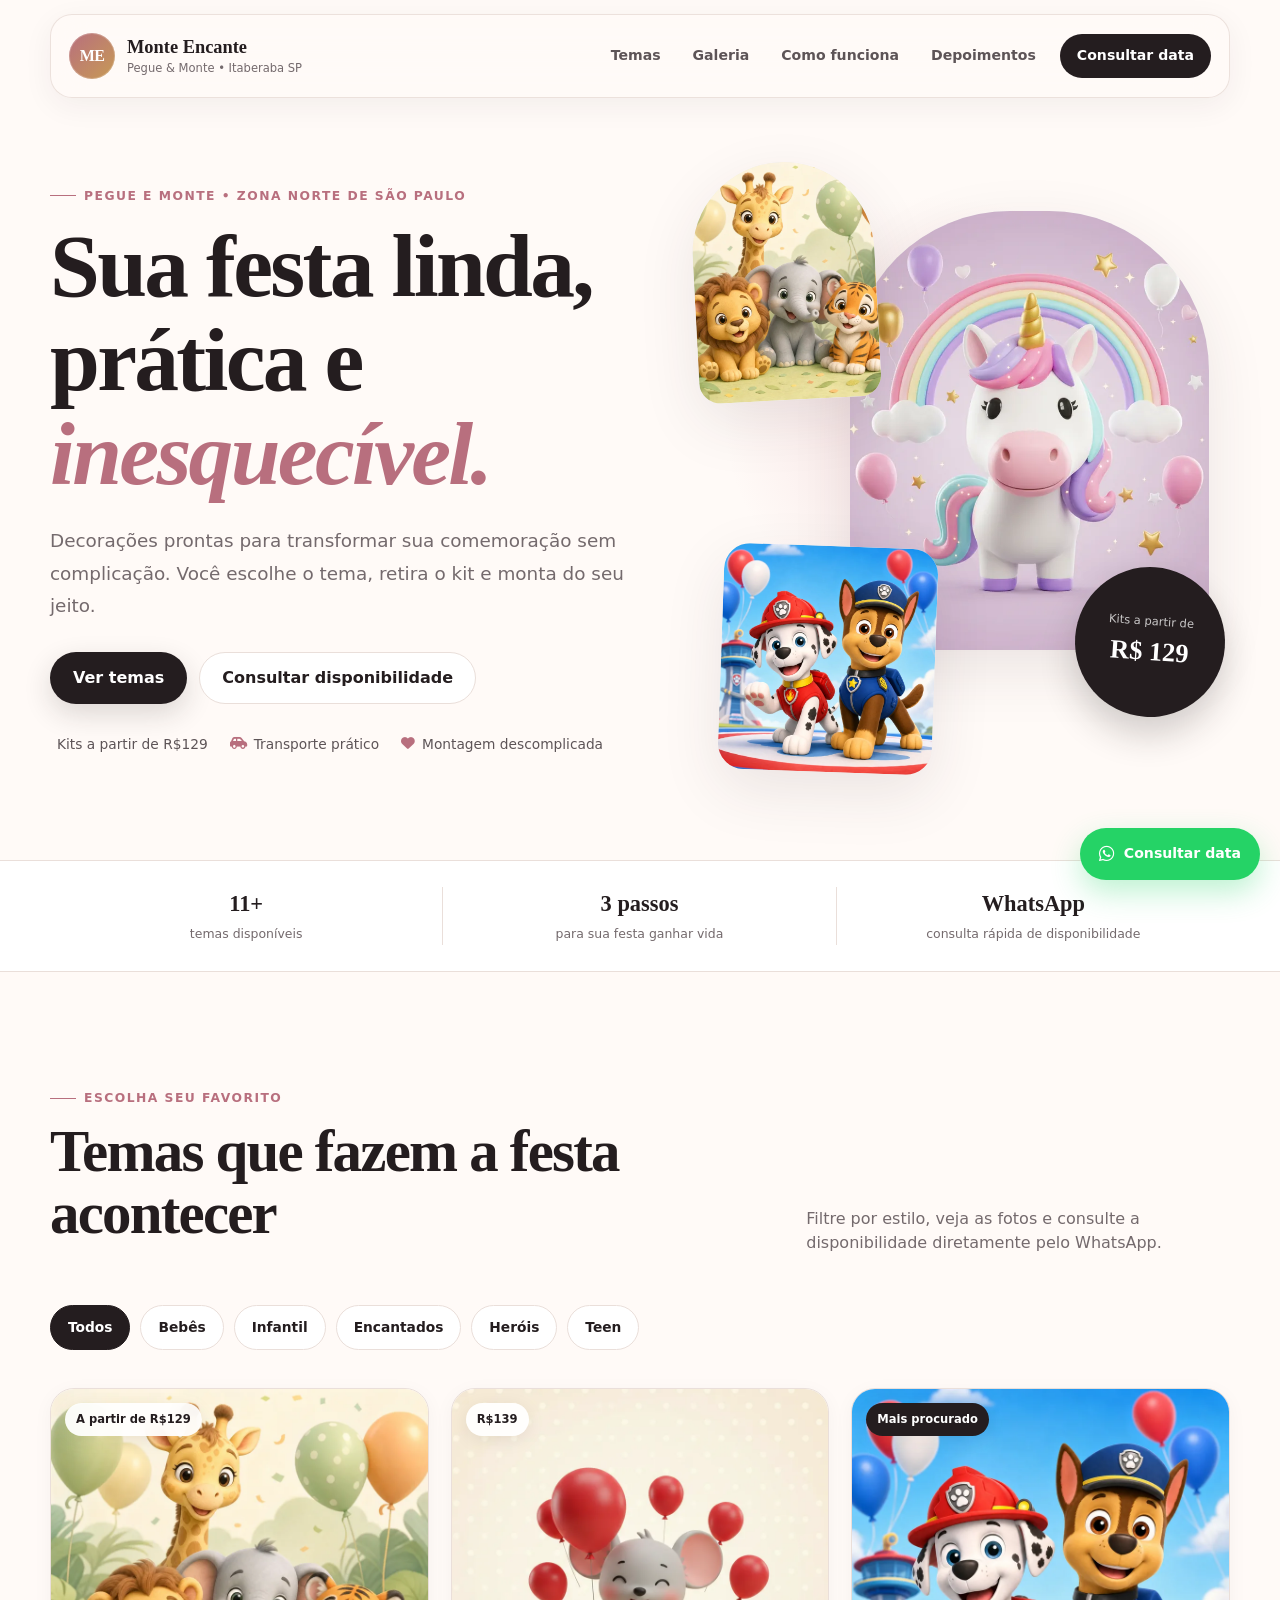
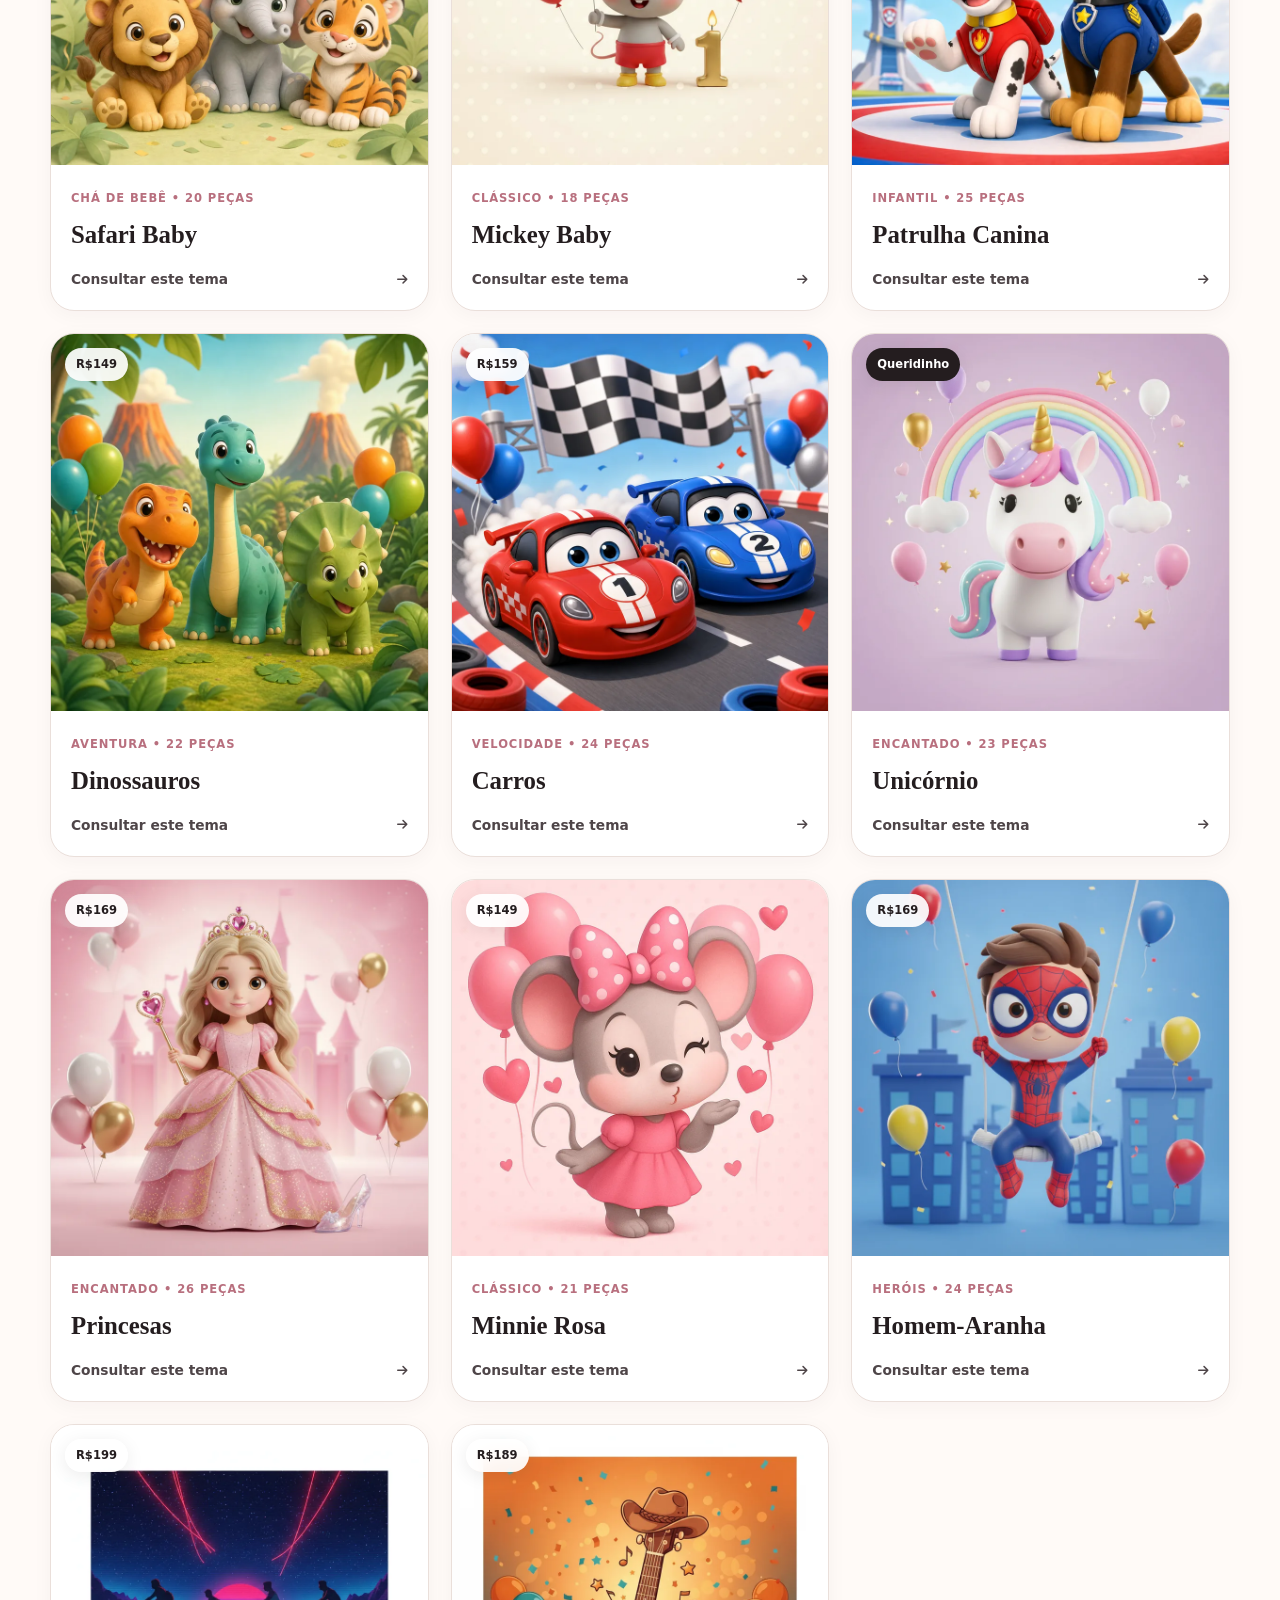
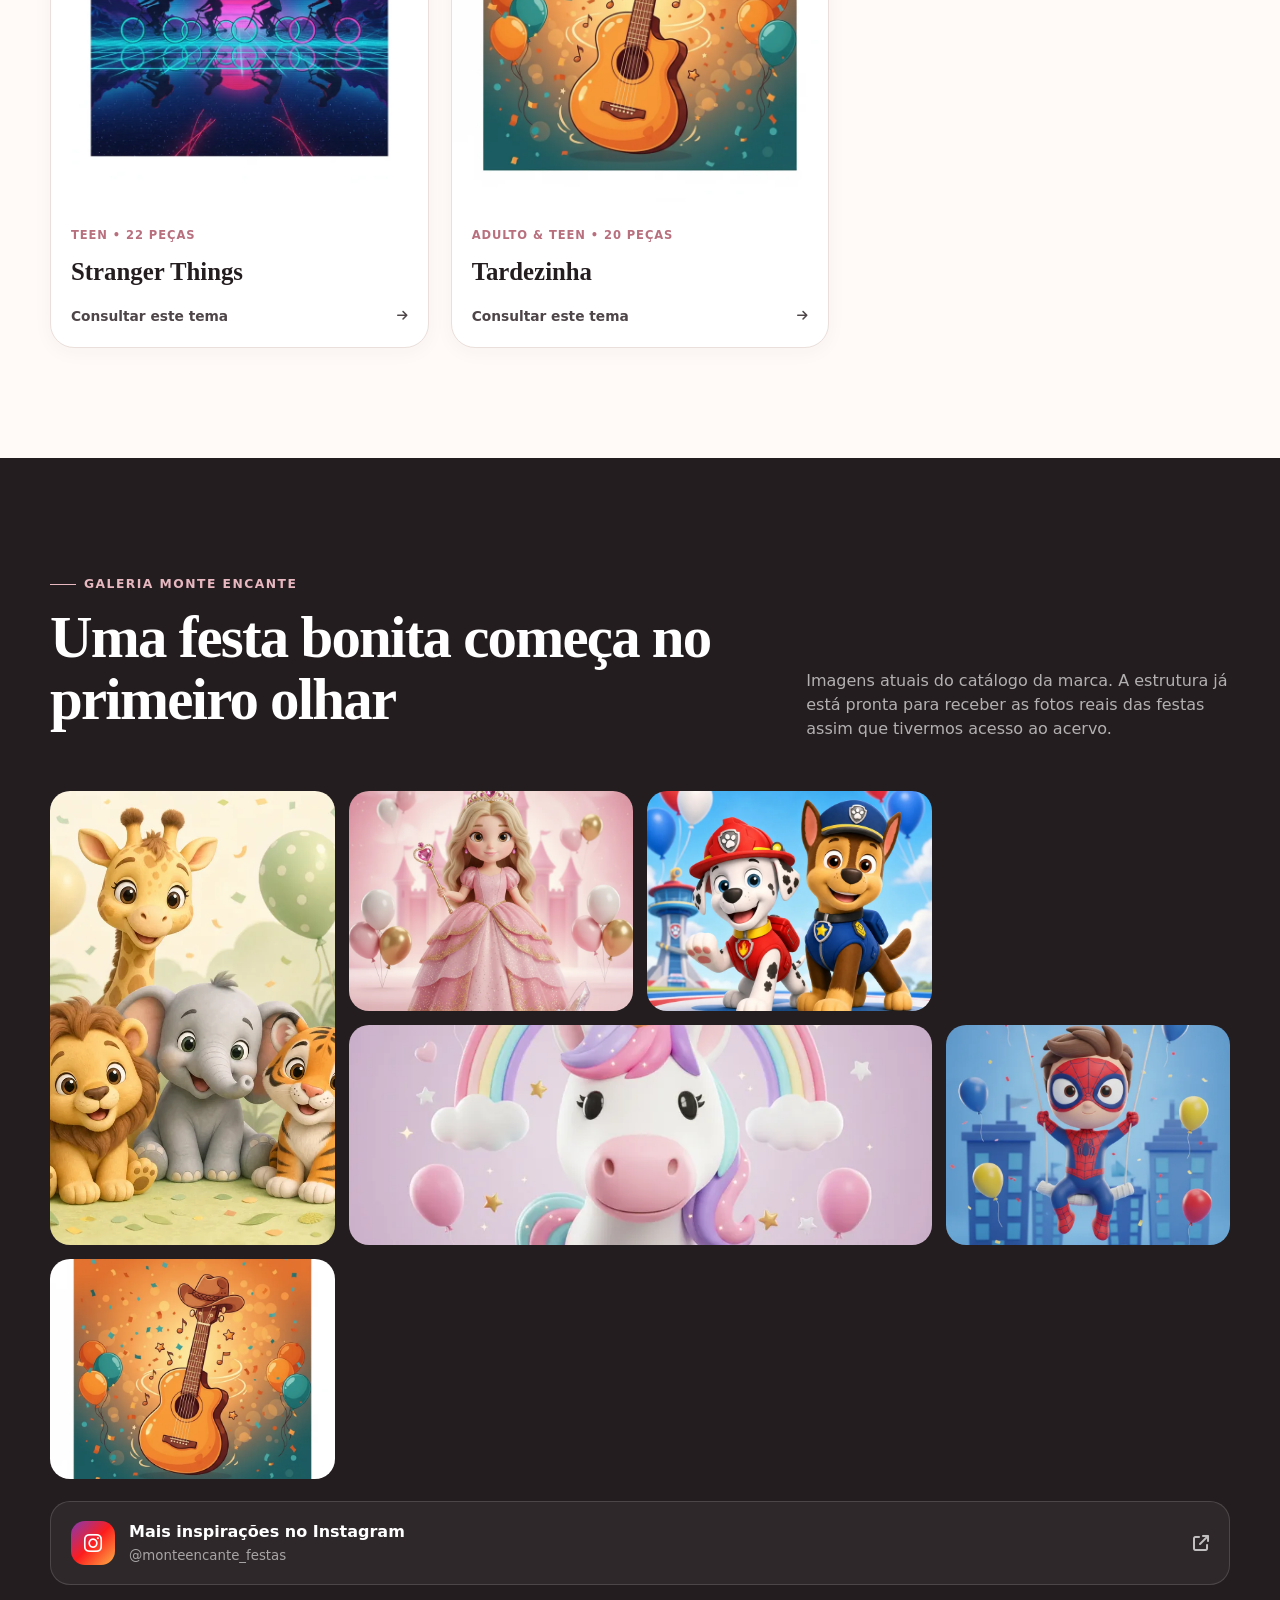
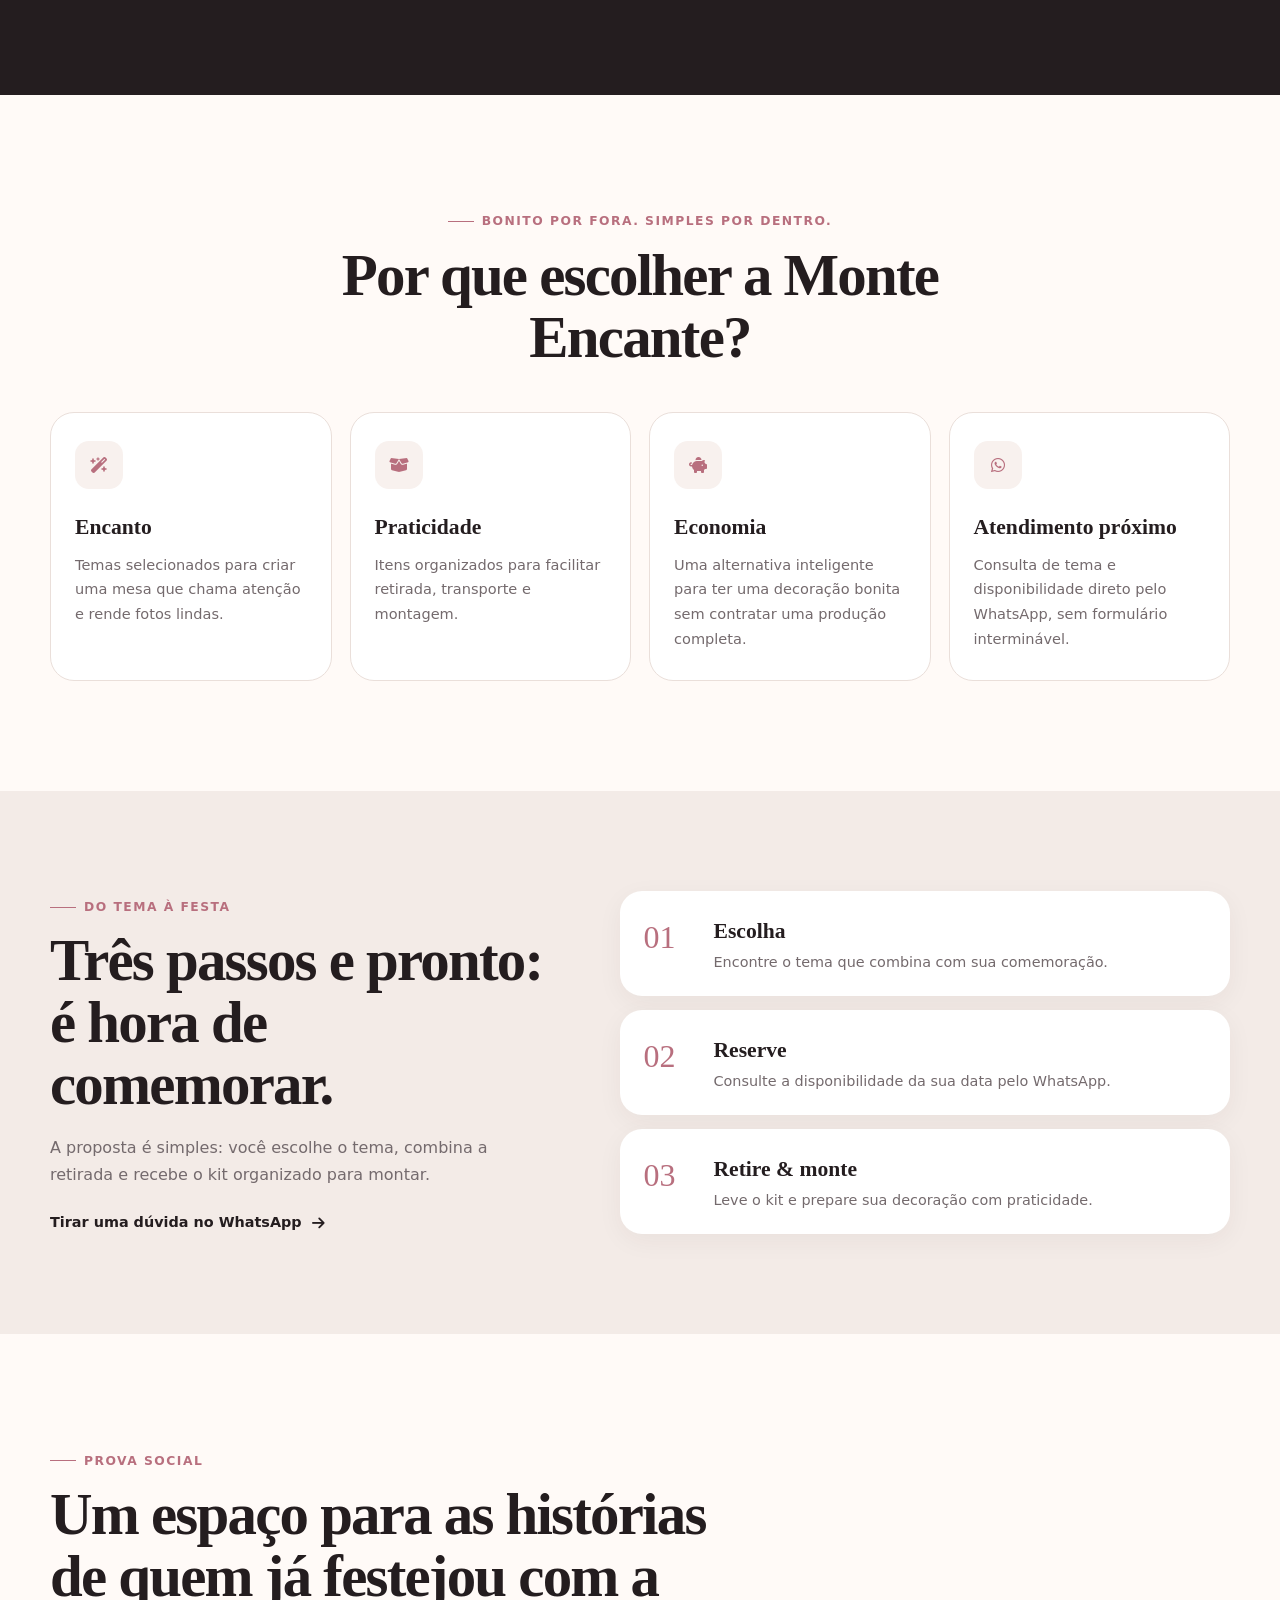
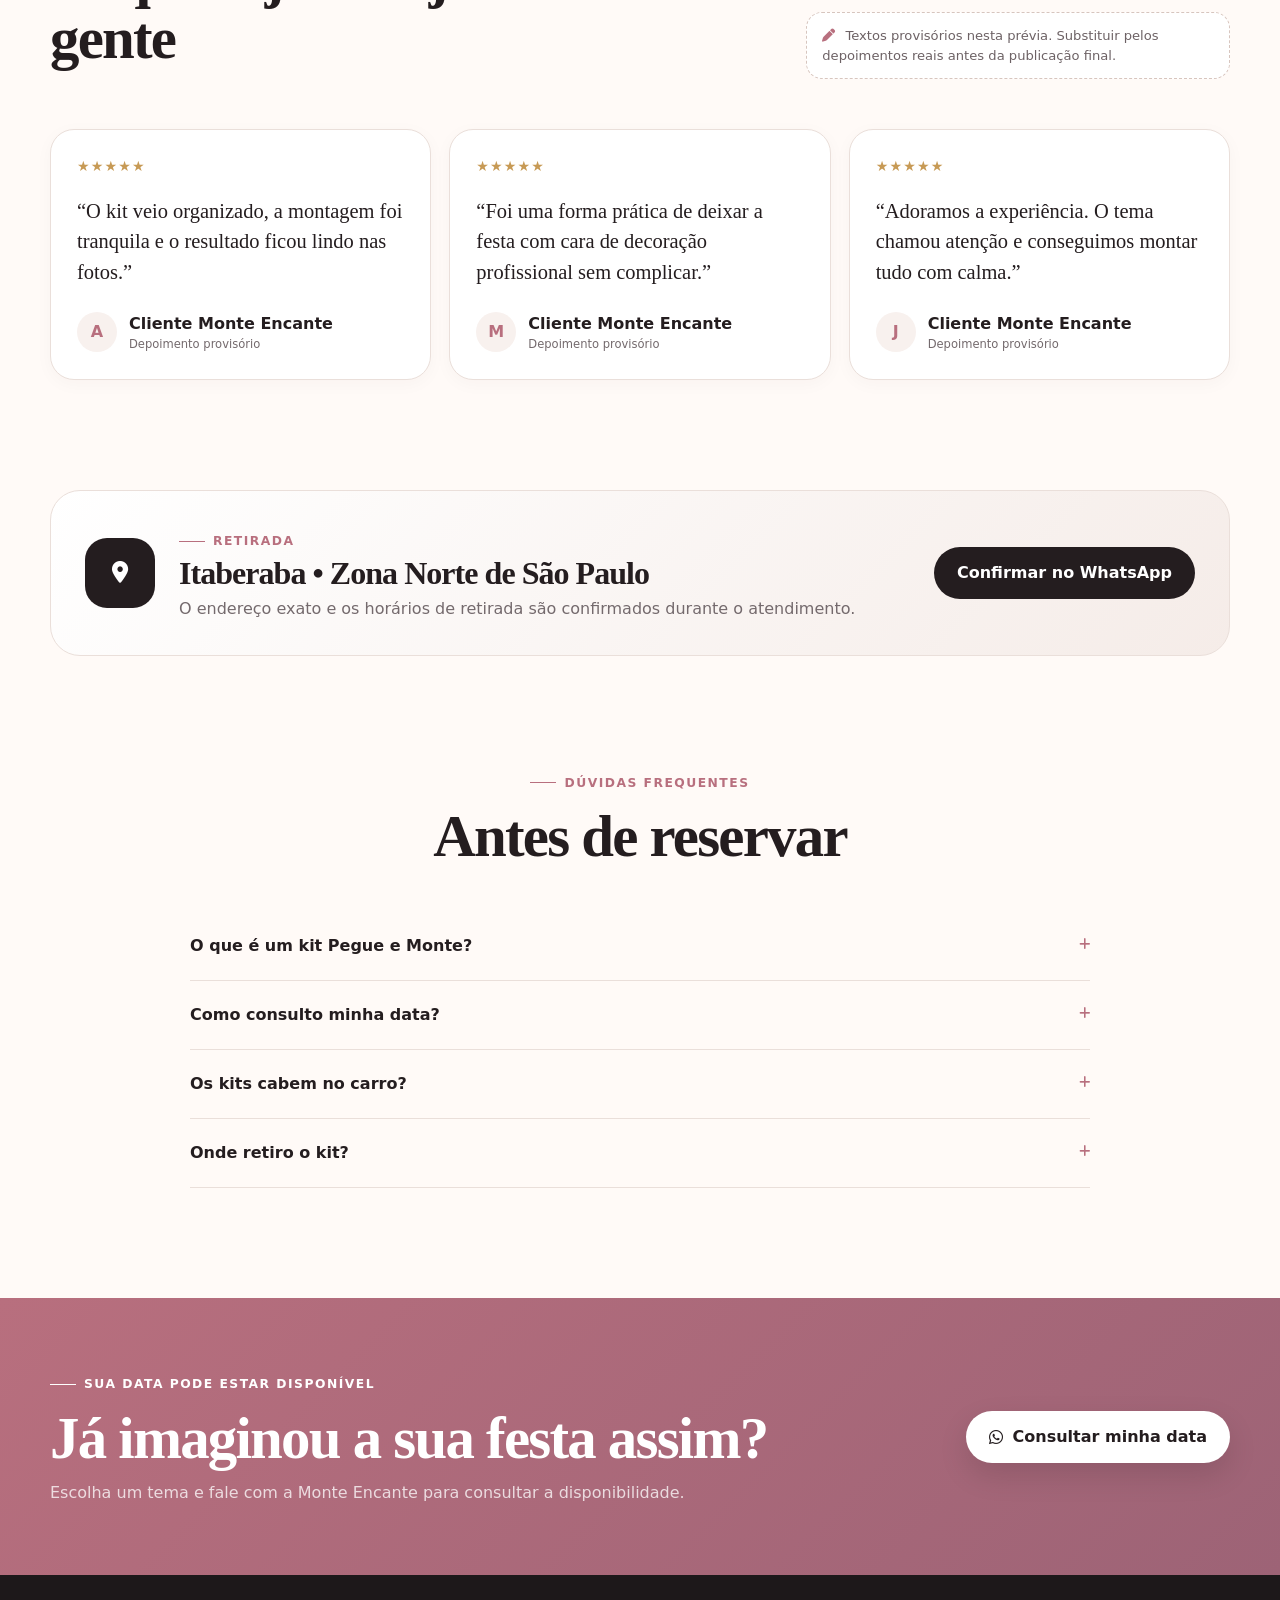
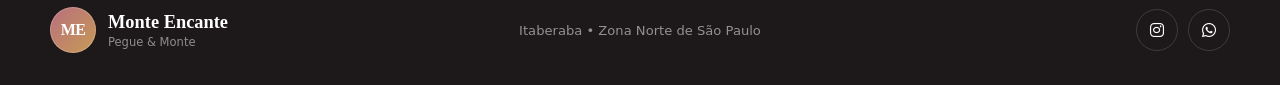
==== commit 0658ed90: "V3: ajustar galeria para não apresentar catálogo como festa real" ====
--- a/index.html
+++ b/index.html
@@ -89,7 +89,7 @@
 
     <nav class="main-nav" aria-label="Navegação principal">
       <a href="#temas">Temas</a>
-      <a href="#galeria">Festas reais</a>
+      <a href="#galeria">Galeria</a>
       <a href="#como-funciona">Como funciona</a>
       <a href="#depoimentos">Depoimentos</a>
       <a class="nav-cta js-whatsapp" href="https://wa.me/5511910604169?text=Oi!%20Vi%20o%20site%20da%20Monte%20Encante%20e%20quero%20consultar%20uma%20data." target="_blank" rel="noopener" data-theme="menu">Consultar data</a>
@@ -297,10 +297,10 @@
       <div class="section-shell">
         <div class="section-heading gallery-heading">
           <div>
-            <span class="eyebrow">Inspirações Monte Encante</span>
+            <span class="eyebrow">Galeria Monte Encante</span>
             <h2>Uma festa bonita começa no primeiro olhar</h2>
           </div>
-          <p>Uma seleção dos temas do nosso acervo. Clique nas fotos para ver maior.</p>
+          <p>Imagens atuais do catálogo da marca. A estrutura já está pronta para receber as fotos reais das festas assim que tivermos acesso ao acervo.</p>
         </div>
 
         <div class="gallery-grid">
--- a/css/style.css
+++ b/css/style.css
@@ -1,97 +1,413 @@
-:root { --dourado: #F4C95D; --vermelho: #FF4B5C; --preto: #0B0C10; --branco: #FFFFFF; --roxo: #6C63FF; --verde-wa: #25D366; --preco: #00D4AA; --escassez: #FF8C00; }
-* { box-sizing: border-box; scroll-behavior: smooth; }
-body { margin: 0; font-family: system-ui, -apple-system, sans-serif; background: radial-gradient(circle at top, #1f2933 0, #050608 55%, #000 100%); color: #f5f5f5; }
-
-header { padding: 10px 18px; display: flex; align-items: center; justify-content: space-between; border-bottom: 1px solid rgba(255,255,255,0.08); backdrop-filter: blur(10px); position: sticky; top: 0; z-index: 50; background: rgba(5,6,8,0.94); }
-.brand-area { display: flex; flex-direction: column; gap: 4px; }
-.brand-name { font-size: 1.5rem; letter-spacing: 2px; font-weight: 800; text-transform: uppercase; background: linear-gradient(90deg, #ffffff, var(--dourado)); -webkit-background-clip: text; -webkit-text-fill-color: transparent; background-clip: text; position: relative; cursor: pointer; transition: transform 0.25s; }
-.brand-name::after { content: ""; position: absolute; left: -40%; top: 0; width: 40%; height: 100%; background: linear-gradient(120deg, transparent, rgba(255,255,255,0.7), transparent); transform: skewX(-20deg) translateX(-100%); opacity: 0; }
-.brand-name:hover { transform: scale(1.03); }
-.brand-name:hover::after { animation: shine 0.9s forwards; opacity: 1; }
-@keyframes shine { 0% { transform: skewX(-20deg) translateX(-120%); } 100% { transform: skewX(-20deg) translateX(220%); } }
-.brand-sub { font-size: 0.8rem; color: #ccc; display: flex; align-items: center; gap: 8px; }
-.brand-sub span { color: var(--dourado); font-weight: 600; }
-.brand-sub i { font-size: 0.75rem; opacity: 0.8; cursor: pointer; transition: 0.25s; }
-.brand-sub i:hover { color: var(--dourado); transform: scale(1.2); }
-nav { display: flex; gap: 12px; font-size: 0.85rem; }
-nav a { color: #ddd; text-decoration: none; padding: 6px 10px; border-radius: 999px; transition: 0.25s; }
-nav a:hover, nav a.active { background: rgba(255,255,255,0.08); color: var(--dourado); }
-
-.hero { padding: 60px 20px 40px; text-align: center; max-width: 1000px; margin: 0 auto; }
-.badge { display: inline-block; padding: 6px 14px; border-radius: 999px; background: rgba(244,201,93,0.12); color: var(--dourado); font-size: 0.8rem; text-transform: uppercase; letter-spacing: 1px; margin-bottom: 14px; }
-.hero h2 { font-size: 2.1rem; margin: 0 0 10px; }
-.hero h2 span { color: var(--dourado); }
-.hero p { max-width: 650px; margin: 0 auto 25px; color: #d0d0d0; font-size: 0.98rem; }
-.btn-main { background: linear-gradient(90deg, var(--vermelho), var(--roxo)); color: #fff; padding: 14px 34px; border-radius: 40px; text-decoration: none; font-weight: 700; font-size: 0.95rem; display: inline-block; box-shadow: 0 10px 30px rgba(0,0,0,0.4); transition: transform 0.25s, box-shadow 0.25s; }
-.btn-main:hover { transform: translateY(-3px) scale(1.02); box-shadow: 0 16px 40px rgba(0,0,0,0.6); }
-
-.instagram-banner { background: linear-gradient(45deg, #E1306C, #F56040, #F77737, #FCAF45); padding: 20px; text-align: center; margin: 30px 20px; max-width: 1100px; border-radius: 20px; box-shadow: 0 15px 40px rgba(225,48,108,0.5); margin-left: auto; margin-right: auto; }
-.instagram-banner a { color: white; font-weight: 800; font-size: 1.2rem; text-decoration: none; display: flex; align-items: center; justify-content: center; gap: 12px; }
-.instagram-banner i { font-size: 1.8rem; animation: shake 2s infinite; }
-@keyframes shake { 0%, 100% { transform: rotate(0) scale(1); } 25% { transform: rotate(-8deg) scale(1.05); } 75% { transform: rotate(8deg) scale(1.05); } }
-
-.tabs { max-width: 1100px; margin: 40px auto; padding: 0 20px; }
-.tab-buttons { display: flex; flex-wrap: wrap; gap: 8px; justify-content: center; margin-bottom: 30px; }
-.tab-btn { background: rgba(255,255,255,0.08); color: #ddd; padding: 12px 24px; border-radius: 25px; text-decoration: none; font-weight: 600; font-size: 0.9rem; transition: 0.25s; border: 1px solid rgba(255,255,255,0.1); display: flex; align-items: center; gap: 8px; cursor: pointer; }
-.tab-btn:hover, .tab-btn.active { background: var(--dourado); color: #000; transform: translateY(-2px); box-shadow: 0 6px 20px rgba(244,201,93,0.4); }
-.tab-content { display: none; }
-.tab-content.active { display: block; animation: fadeIn 0.4s; }
-@keyframes fadeIn { from { opacity: 0; transform: translateY(20px); } to { opacity: 1; transform: translateY(0); } }
-
-.grid { display: grid; grid-template-columns: repeat(auto-fit, minmax(260px, 1fr)); gap: 20px; }
-.card { border-radius: 18px; padding: 22px; background: radial-gradient(circle at top left, rgba(255,255,255,0.08), rgba(15,23,42,0.95)); border: 1px solid rgba(255,255,255,0.06); box-shadow: 0 12px 35px rgba(0,0,0,0.6); position: relative; overflow: hidden; transition: transform 0.25s, box-shadow 0.25s; text-align: center; }
-.card::before { content: ""; position: absolute; width: 160%; height: 160%; top: -80%; left: -80%; background: radial-gradient(circle, rgba(244,201,93,0.15) 0, transparent 60%); opacity: 0; transition: opacity 0.3s; }
-.card:hover { transform: translateY(-6px); box-shadow: 0 18px 45px rgba(0,0,0,0.8); border-color: rgba(244,201,93,0.5); }
-.card:hover::before { opacity: 1; }
-.card-img { width: 100%; aspect-ratio: 1 / 1; object-fit: cover; border-radius: 14px; margin-bottom: 14px; border: 1px solid rgba(255,255,255,0.08); background: rgba(255,255,255,0.03); }
-.card h3 { margin: 0 0 8px; font-size: 1.1rem; color: #fff; }
-.card p { margin: 0 0 12px; font-size: 0.9rem; color: #d0d0d0; }
-.tag { font-size: 0.75rem; text-transform: uppercase; color: var(--dourado); letter-spacing: 1px; margin-bottom: 8px; display: block; }
-.preco { color: var(--preco); font-size: 1.3rem; font-weight: 800; margin: 8px 0; }
-.pecas { font-size: 0.8rem; color: #aaa; margin-bottom: 12px; }
-.selo-escassez { position: absolute; top: 12px; right: 12px; background: var(--escassez); color: white; padding: 4px 8px; border-radius: 12px; font-size: 0.7rem; font-weight: 700; z-index: 2; }
-.btn-consultar { background: var(--verde-wa); color: white; padding: 10px 20px; border-radius: 20px; text-decoration: none; font-weight: 700; font-size: 0.85rem; display: inline-block; transition: 0.3s; box-shadow: 0 4px 15px rgba(37,211,102,0.4); cursor: pointer; border: none; }
-.btn-consultar:hover { transform: translateY(-2px); box-shadow: 0 6px 20px rgba(37,211,102,0.6); }
-
-/* Depoimentos */
-.depoimentos { max-width: 1100px; margin: 60px auto; padding: 0 20px; text-align: center; }
-.depoimentos h2 { color: var(--dourado); font-size: 1.8rem; margin-bottom: 30px; }
-.depoimentos-grid { display: grid; grid-template-columns: repeat(auto-fit, minmax(280px, 1fr)); gap: 18px; }
-.depoimento-card { background: rgba(15,23,42,0.95); border-radius: 16px; padding: 22px; border: 1px solid rgba(255,255,255,0.06); text-align: left; }
-.depoimento-card .stars { color: var(--dourado); margin-bottom: 10px; }
-.depoimento-card .texto { font-style: italic; color: #e5e5e5; font-size: 0.92rem; line-height: 1.5; }
-.depoimento-card .autor { margin-top: 12px; font-weight: 700; color: var(--preco); font-size: 0.85rem; }
-
-/* FAQ */
-.faq { max-width: 900px; margin: 60px auto; padding: 0 20px; text-align: center; }
-.faq h2 { color: var(--dourado); font-size: 1.8rem; margin-bottom: 30px; }
-.faq-item { background: rgba(15,23,42,0.95); border: 1px solid rgba(255,255,255,0.06); border-radius: 14px; margin-bottom: 12px; text-align: left; overflow: hidden; }
-.faq-question { width: 100%; background: none; border: none; color: #f5f5f5; font-size: 0.98rem; font-weight: 600; padding: 18px 22px; cursor: pointer; display: flex; justify-content: space-between; align-items: center; gap: 12px; }
-.faq-question i { color: var(--dourado); transition: transform 0.25s; }
-.faq-question[aria-expanded="true"] i { transform: rotate(180deg); }
-.faq-answer { max-height: 0; overflow: hidden; transition: max-height 0.3s ease; padding: 0 22px; color: #ccc; font-size: 0.92rem; line-height: 1.6; }
-.faq-item.open .faq-answer { max-height: 300px; padding: 0 22px 18px; }
-
-.maps-section { max-width: 1100px; margin: 60px auto; padding: 0 20px; text-align: center; }
-.maps-section h2 { color: var(--dourado); font-size: 1.8rem; margin-bottom: 10px; }
-.maps-section p { color: #d0d0d0; margin-bottom: 25px; font-size: 1rem; }
-.maps-container { position: relative; width: 100%; height: 350px; border-radius: 20px; overflow: hidden; box-shadow: 0 15px 45px rgba(0,0,0,0.6); margin-bottom: 20px; }
-.maps-iframe { width: 100%; height: 100%; border: 0; }
-.maps-info { display: flex; align-items: center; justify-content: center; gap: 15px; flex-wrap: wrap; margin-top: 20px; }
-.maps-info a { background: var(--dourado); color: #000; padding: 12px 28px; border-radius: 30px; text-decoration: none; font-weight: 700; font-size: 0.95rem; transition: 0.3s; display: inline-flex; align-items: center; gap: 8px; cursor: pointer; }
-.maps-info a:hover { transform: translateY(-3px); box-shadow: 0 10px 25px rgba(244,201,93,0.5); }
-
-.steps { max-width: 1100px; margin: 40px auto; padding: 0 20px; text-align: center; }
-.steps h2 { color: var(--dourado); font-size: 1.8rem; margin-bottom: 30px; }
-.steps-grid { display: grid; grid-template-columns: repeat(auto-fit, minmax(240px, 1fr)); gap: 18px; max-width: 950px; margin: 20px auto; }
-.step-card { background: rgba(15,23,42,0.95); border-radius: 16px; padding: 20px; border: 1px solid rgba(255,255,255,0.06); }
-.step-card strong { color: var(--dourado); display: block; margin-bottom: 8px; }
-
-footer { background: #050608; color: #888; text-align: center; padding: 25px 20px; font-size: 0.9rem; border-top: 1px solid rgba(255,255,255,0.08); }
-footer p { margin: 0; }
-
-.btn-whatsapp-fixed { position: fixed; right: 16px; bottom: 16px; background: var(--verde-wa); color: #fff; border-radius: 999px; padding: 14px 24px; text-decoration: none; font-weight: 700; font-size: 1rem; box-shadow: 0 8px 25px rgba(37,211,102,0.5); z-index: 999; display: flex; align-items: center; gap: 10px; animation: pulse 1.6s infinite; border: none; cursor: pointer; }
-@keyframes pulse { 0% { transform: scale(1); } 70% { transform: scale(1.05); } 100% { transform: scale(1); } }
-
-@media (max-width: 800px) { nav { display: none; } .maps-container { height: 250px; } }
-@media (max-width: 600px) { .hero h2 { font-size: 1.6rem; } .instagram-banner a { font-size: 1rem; } }
+:root{
+  --ink:#241d1f;
+  --muted:#746a6d;
+  --paper:#fffaf7;
+  --paper-2:#f8f1ee;
+  --card:#ffffff;
+  --rose:#d88f9d;
+  --rose-deep:#b86f7e;
+  --gold:#c79a55;
+  --lav:#c6b7df;
+  --line:#eadfda;
+  --green:#25d366;
+  --shadow:0 20px 60px rgba(62,42,48,.10);
+  --shadow-soft:0 12px 32px rgba(62,42,48,.08);
+  --radius:28px;
+  --radius-sm:18px;
+  --max:1180px;
+}
+*{box-sizing:border-box}
+html{scroll-behavior:smooth}
+body{
+  margin:0;
+  font-family:"DM Sans",system-ui,-apple-system,BlinkMacSystemFont,"Segoe UI",sans-serif;
+  background:var(--paper);
+  color:var(--ink);
+  line-height:1.5;
+  -webkit-font-smoothing:antialiased;
+}
+img{max-width:100%;display:block}
+a{color:inherit}
+button,input{font:inherit}
+button{color:inherit}
+.section-shell{width:min(var(--max),calc(100% - 40px));margin:0 auto}
+.eyebrow{
+  display:inline-flex;
+  align-items:center;
+  gap:8px;
+  margin-bottom:14px;
+  font-size:.77rem;
+  font-weight:700;
+  letter-spacing:.12em;
+  text-transform:uppercase;
+  color:var(--rose-deep);
+}
+.eyebrow::before{content:"";width:26px;height:1px;background:currentColor}
+.eyebrow.light{color:#fff}
+h1,h2,h3,p{margin-top:0}
+h1,h2{font-family:"Playfair Display",Georgia,serif;line-height:1.05;letter-spacing:-.03em}
+h1{font-size:clamp(3.3rem,7vw,6.6rem);margin-bottom:24px;font-weight:700}
+h1 em{font-style:italic;color:var(--rose-deep);font-weight:600}
+h2{font-size:clamp(2.25rem,4.6vw,4rem);margin-bottom:18px}
+h3{font-size:1.15rem}
+p{color:var(--muted)}
+.btn{
+  min-height:52px;
+  padding:0 22px;
+  border-radius:999px;
+  display:inline-flex;
+  align-items:center;
+  justify-content:center;
+  gap:10px;
+  text-decoration:none;
+  font-weight:700;
+  border:1px solid transparent;
+  transition:.25s ease;
+  cursor:pointer;
+}
+.btn:hover{transform:translateY(-2px)}
+.btn-primary{background:var(--ink);color:#fff;box-shadow:0 10px 28px rgba(36,29,31,.16)}
+.btn-primary:hover{box-shadow:0 16px 36px rgba(36,29,31,.22)}
+.btn-secondary{background:#fff;border-color:var(--line)}
+.btn-secondary:hover{border-color:#d8c5bf;background:#fff}
+.btn-dark{background:var(--ink);color:#fff}
+.btn-light{background:#fff;color:var(--ink);box-shadow:0 12px 30px rgba(0,0,0,.12)}
+
+.site-header{
+  width:min(var(--max),calc(100% - 40px));
+  height:84px;
+  margin:0 auto;
+  display:flex;
+  align-items:center;
+  justify-content:space-between;
+  position:sticky;
+  top:14px;
+  z-index:50;
+  padding:0 18px;
+  border:1px solid rgba(234,223,218,.9);
+  border-radius:22px;
+  background:rgba(255,250,247,.88);
+  backdrop-filter:blur(18px);
+  box-shadow:0 8px 30px rgba(58,40,45,.06);
+}
+.brand{display:flex;align-items:center;gap:12px;text-decoration:none}
+.brand-mark{
+  width:46px;height:46px;border-radius:50%;
+  display:grid;place-items:center;
+  color:#fff;background:linear-gradient(135deg,var(--rose-deep),var(--gold));
+  font-family:"Playfair Display",serif;font-weight:700;letter-spacing:-.04em;
+  box-shadow:inset 0 0 0 1px rgba(255,255,255,.2);
+}
+.brand-copy{display:flex;flex-direction:column;line-height:1.12}
+.brand-copy strong{font-family:"Playfair Display",serif;font-size:1.15rem}
+.brand-copy small{margin-top:4px;color:var(--muted);font-size:.72rem}
+.main-nav{display:flex;align-items:center;gap:8px}
+.main-nav>a{padding:10px 12px;text-decoration:none;font-size:.88rem;font-weight:600;color:#5d5457}
+.main-nav>a:hover{color:var(--ink)}
+.main-nav .nav-cta{padding:11px 17px;background:var(--ink);color:#fff;border-radius:999px;margin-left:4px}
+.main-nav .nav-cta:hover{color:#fff}
+.menu-toggle{display:none;background:none;border:0;padding:8px;cursor:pointer}
+.menu-toggle span{display:block;width:23px;height:2px;background:var(--ink);margin:5px 0;border-radius:10px}
+
+.hero{
+  min-height:760px;
+  display:grid;
+  grid-template-columns:1.04fr .96fr;
+  gap:64px;
+  align-items:center;
+  padding-top:78px;
+  padding-bottom:88px;
+}
+.hero-copy{position:relative;z-index:2}
+.hero-lead{max-width:630px;font-size:1.15rem;line-height:1.75;margin-bottom:30px}
+.hero-actions{display:flex;gap:12px;flex-wrap:wrap;margin-bottom:30px}
+.trust-row{display:flex;gap:22px;flex-wrap:wrap;color:#5d5457;font-size:.86rem}
+.trust-row span{display:flex;align-items:center;gap:7px}
+.trust-row i{color:var(--rose-deep)}
+.hero-visual{
+  min-height:610px;
+  position:relative;
+}
+.hero-visual::before{
+  content:"";
+  position:absolute;
+  width:440px;height:440px;border-radius:50%;
+  background:radial-gradient(circle,rgba(216,143,157,.25),rgba(216,143,157,0) 70%);
+  left:5%;top:5%;
+}
+.hero-photo{
+  position:absolute;margin:0;
+  overflow:hidden;background:#eee;
+  box-shadow:var(--shadow);
+}
+.hero-photo img{width:100%;height:100%;object-fit:cover}
+.hero-photo-main{width:67%;height:72%;right:4%;top:8%;border-radius:160px 160px 34px 34px}
+.hero-photo-top{width:34%;height:39%;left:0;top:0;border-radius:120px 120px 28px 28px;transform:rotate(-3deg)}
+.hero-photo-bottom{width:40%;height:37%;left:5%;bottom:0;border-radius:26px;transform:rotate(2deg)}
+.price-badge{
+  position:absolute;right:1%;bottom:9%;
+  width:150px;height:150px;border-radius:50%;
+  background:var(--ink);color:#fff;
+  display:flex;flex-direction:column;align-items:center;justify-content:center;
+  box-shadow:0 18px 35px rgba(36,29,31,.2);
+  transform:rotate(4deg);
+}
+.price-badge small{font-size:.72rem;opacity:.75}
+.price-badge strong{font-family:"Playfair Display",serif;font-size:1.65rem;margin-top:2px}
+
+.social-proof-strip{border-top:1px solid var(--line);border-bottom:1px solid var(--line);background:#fff}
+.proof-grid{display:grid;grid-template-columns:repeat(3,1fr);padding:26px 0}
+.proof-grid>div{text-align:center;border-right:1px solid var(--line)}
+.proof-grid>div:last-child{border-right:0}
+.proof-grid strong{display:block;font-family:"Playfair Display",serif;font-size:1.4rem}
+.proof-grid span{font-size:.78rem;color:var(--muted)}
+
+.catalog{padding-top:110px;padding-bottom:110px}
+.section-heading{
+  display:grid;grid-template-columns:1.25fr .75fr;gap:50px;align-items:end;margin-bottom:42px
+}
+.section-heading p{margin-bottom:8px;max-width:460px;justify-self:end}
+.section-heading.centered{display:block;text-align:center;max-width:760px;margin:0 auto 44px}
+.section-heading.centered .eyebrow{justify-content:center}
+.filter-row{display:flex;gap:10px;overflow:auto;padding-bottom:10px;margin-bottom:28px;scrollbar-width:none}
+.filter-row::-webkit-scrollbar{display:none}
+.filter-btn{
+  flex:0 0 auto;
+  border:1px solid var(--line);
+  background:#fff;
+  padding:11px 17px;
+  border-radius:999px;
+  cursor:pointer;
+  font-size:.86rem;
+  font-weight:700;
+  transition:.2s ease;
+}
+.filter-btn:hover,.filter-btn.active{background:var(--ink);border-color:var(--ink);color:#fff}
+.theme-grid{display:grid;grid-template-columns:repeat(3,1fr);gap:22px}
+.theme-card{
+  background:var(--card);
+  border:1px solid var(--line);
+  border-radius:24px;
+  overflow:hidden;
+  box-shadow:0 4px 20px rgba(49,34,39,.04);
+  transition:.3s ease;
+}
+.theme-card:hover{transform:translateY(-6px);box-shadow:var(--shadow-soft)}
+.theme-card[hidden]{display:none}
+.theme-media{position:relative;aspect-ratio:1/1;overflow:hidden;background:var(--paper-2)}
+.theme-media img{width:100%;height:100%;object-fit:cover;transition:transform .5s ease}
+.theme-card:hover .theme-media img{transform:scale(1.035)}
+.theme-pill{
+  position:absolute;left:14px;top:14px;
+  background:rgba(255,255,255,.92);
+  backdrop-filter:blur(10px);
+  padding:8px 11px;border-radius:999px;
+  font-size:.72rem;font-weight:800;
+  box-shadow:0 4px 18px rgba(0,0,0,.08)
+}
+.theme-pill.accent{background:var(--ink);color:#fff}
+.theme-body{padding:20px}
+.theme-type{font-size:.72rem;letter-spacing:.08em;text-transform:uppercase;color:var(--rose-deep);font-weight:800}
+.theme-body h3{font-family:"Playfair Display",serif;font-size:1.55rem;margin:7px 0 16px}
+.theme-link{
+  display:flex;align-items:center;justify-content:space-between;gap:10px;
+  text-decoration:none;font-weight:700;font-size:.86rem;color:#4e4548
+}
+.theme-link i{font-size:.75rem;transition:transform .2s}
+.theme-link:hover i{transform:translateX(4px)}
+
+.gallery-section{background:var(--ink);color:#fff;padding:110px 0}
+.gallery-section p{color:rgba(255,255,255,.65)}
+.gallery-section .eyebrow{color:#e8b8c1}
+.gallery-section h2{color:#fff}
+.gallery-grid{
+  display:grid;
+  grid-template-columns:repeat(4,1fr);
+  grid-auto-rows:220px;
+  gap:14px;
+}
+.gallery-item{
+  border:0;padding:0;border-radius:20px;overflow:hidden;cursor:zoom-in;background:#333;position:relative
+}
+.gallery-item::after{
+  content:"";position:absolute;inset:0;background:linear-gradient(to top,rgba(0,0,0,.2),transparent 55%);opacity:0;transition:.2s
+}
+.gallery-item:hover::after{opacity:1}
+.gallery-item img{width:100%;height:100%;object-fit:cover;transition:transform .4s}
+.gallery-item:hover img{transform:scale(1.04)}
+.gallery-tall{grid-row:span 2}
+.gallery-wide{grid-column:span 2}
+.instagram-card{
+  margin-top:22px;padding:18px 20px;border:1px solid rgba(255,255,255,.14);border-radius:20px;
+  display:flex;align-items:center;gap:14px;text-decoration:none;background:rgba(255,255,255,.05)
+}
+.instagram-icon{width:44px;height:44px;border-radius:14px;display:grid;place-items:center;background:linear-gradient(135deg,#833ab4,#fd1d1d,#fcb045);font-size:1.3rem}
+.instagram-card span:nth-child(2){display:flex;flex-direction:column;flex:1}
+.instagram-card small{color:rgba(255,255,255,.58);margin-top:2px}
+.instagram-card>i{opacity:.7}
+
+.benefits{padding-top:110px;padding-bottom:110px}
+.benefit-grid{display:grid;grid-template-columns:repeat(4,1fr);gap:18px}
+.benefit-grid article{padding:28px 24px;border:1px solid var(--line);border-radius:24px;background:#fff}
+.icon-box{width:48px;height:48px;border-radius:14px;display:grid;place-items:center;background:var(--paper-2);color:var(--rose-deep);margin-bottom:22px}
+.benefit-grid h3{font-family:"Playfair Display",serif;font-size:1.35rem;margin-bottom:9px}
+.benefit-grid p{margin:0;font-size:.91rem;line-height:1.7}
+
+.steps-section{background:#f3ebe7;padding:100px 0}
+.steps-wrap{display:grid;grid-template-columns:.9fr 1.1fr;gap:70px;align-items:center}
+.steps-copy p{max-width:500px;font-size:1rem;line-height:1.7}
+.text-link{display:inline-flex;align-items:center;gap:10px;text-decoration:none;font-weight:800;font-size:.9rem;margin-top:8px}
+.steps-list{display:grid;gap:14px}
+.steps-list article{display:flex;gap:18px;align-items:flex-start;background:#fff;border-radius:22px;padding:22px 24px;box-shadow:0 7px 26px rgba(62,42,48,.05)}
+.steps-list article>span{font-family:"Playfair Display",serif;font-size:2rem;color:var(--rose-deep);min-width:52px}
+.steps-list h3{margin:2px 0 5px;font-family:"Playfair Display",serif;font-size:1.35rem}
+.steps-list p{margin:0;font-size:.9rem}
+
+.testimonials{padding-top:110px;padding-bottom:110px}
+.preview-note{
+  border:1px dashed #d7c5be;border-radius:16px;padding:13px 15px;font-size:.82rem;background:#fff;color:#6d6265!important
+}
+.preview-note i{margin-right:6px;color:var(--rose-deep)}
+.testimonial-grid{display:grid;grid-template-columns:repeat(3,1fr);gap:18px}
+.testimonial-card{border:1px solid var(--line);border-radius:24px;padding:26px;background:#fff;box-shadow:0 4px 18px rgba(49,34,39,.03)}
+.stars{color:var(--gold);letter-spacing:.08em;font-size:.88rem}
+.testimonial-card blockquote{font-family:"Playfair Display",serif;font-size:1.28rem;line-height:1.5;margin:18px 0 24px}
+.testimonial-card footer{display:flex;align-items:center;gap:12px}
+.avatar{width:40px;height:40px;border-radius:50%;display:grid;place-items:center;background:var(--paper-2);font-weight:800;color:var(--rose-deep)}
+.testimonial-card footer div{display:flex;flex-direction:column}
+.testimonial-card footer small{color:var(--muted);font-size:.72rem}
+
+.location{padding-bottom:110px}
+.location-card{
+  background:linear-gradient(135deg,#fff,#f5ece8);
+  border:1px solid var(--line);border-radius:30px;padding:34px;
+  display:grid;grid-template-columns:auto 1fr auto;gap:24px;align-items:center
+}
+.location-icon{width:70px;height:70px;border-radius:22px;display:grid;place-items:center;background:var(--ink);color:#fff;font-size:1.35rem}
+.location-card .eyebrow{margin-bottom:6px}
+.location-card h2{font-size:2rem;margin-bottom:7px}
+.location-card p{margin:0}
+
+.faq{padding-bottom:110px}
+.faq-list{max-width:900px;margin:0 auto}
+.faq-item{border-bottom:1px solid var(--line)}
+.faq-question{
+  width:100%;padding:22px 0;border:0;background:none;display:flex;justify-content:space-between;align-items:center;gap:16px;
+  text-align:left;font-weight:700;cursor:pointer
+}
+.faq-question i{font-size:.8rem;color:var(--rose-deep);transition:transform .25s}
+.faq-question[aria-expanded="true"] i{transform:rotate(45deg)}
+.faq-answer{max-height:0;overflow:hidden;transition:max-height .3s ease}
+.faq-answer p{padding:0 36px 20px 0;margin:0;line-height:1.7}
+
+.final-cta{background:linear-gradient(135deg,var(--rose-deep),#9d6376);color:#fff;padding:70px 0}
+.final-cta-inner{display:flex;align-items:center;justify-content:space-between;gap:40px}
+.final-cta h2{color:#fff;margin-bottom:12px}
+.final-cta p{color:rgba(255,255,255,.76);margin:0}
+.final-cta .btn{flex:0 0 auto}
+
+.site-footer{padding:32px 0;background:#1d181a;color:#fff}
+.footer-inner{display:grid;grid-template-columns:1fr auto 1fr;align-items:center;gap:20px}
+.footer-brand .brand-copy small{color:rgba(255,255,255,.5)}
+.site-footer p{margin:0;color:rgba(255,255,255,.52);font-size:.82rem}
+.footer-links{justify-self:end;display:flex;gap:10px}
+.footer-links a{width:42px;height:42px;border-radius:50%;display:grid;place-items:center;border:1px solid rgba(255,255,255,.15);text-decoration:none}
+.footer-links a:hover{background:#fff;color:var(--ink)}
+
+.floating-whatsapp{
+  position:fixed;right:20px;bottom:20px;z-index:60;
+  background:var(--green);color:#fff;text-decoration:none;
+  min-height:52px;padding:0 19px;border-radius:999px;
+  display:flex;align-items:center;gap:10px;
+  box-shadow:0 12px 30px rgba(37,211,102,.3);font-weight:800;font-size:.88rem
+}
+.floating-whatsapp i{font-size:1.1rem}
+
+.lightbox{
+  position:fixed;inset:0;z-index:100;
+  background:rgba(21,16,18,.92);
+  display:grid;place-items:center;
+  padding:28px;
+  opacity:0;visibility:hidden;
+  transition:.22s ease
+}
+.lightbox.open{opacity:1;visibility:visible}
+.lightbox img{max-width:min(960px,94vw);max-height:88vh;border-radius:20px;box-shadow:0 24px 80px rgba(0,0,0,.35)}
+.lightbox-close{
+  position:absolute;top:20px;right:22px;width:44px;height:44px;border:1px solid rgba(255,255,255,.2);border-radius:50%;
+  color:#fff;background:rgba(255,255,255,.08);cursor:pointer;font-size:1rem
+}
+
+@media (max-width:1000px){
+  .main-nav>a:not(.nav-cta){display:none}
+  .hero{grid-template-columns:1fr;gap:34px;padding-top:64px}
+  .hero-copy{max-width:760px}
+  .hero-visual{min-height:570px}
+  .theme-grid{grid-template-columns:repeat(2,1fr)}
+  .benefit-grid{grid-template-columns:repeat(2,1fr)}
+  .steps-wrap{grid-template-columns:1fr;gap:38px}
+  .testimonial-grid{grid-template-columns:1fr}
+  .gallery-grid{grid-template-columns:repeat(3,1fr)}
+  .gallery-wide{grid-column:span 1}
+  .location-card{grid-template-columns:auto 1fr}
+  .location-card .btn{grid-column:1/-1;width:100%}
+}
+@media (max-width:760px){
+  .section-shell{width:min(100% - 28px,var(--max))}
+  .site-header{width:calc(100% - 24px);top:8px;height:72px;padding:0 12px}
+  .brand-mark{width:42px;height:42px}
+  .brand-copy strong{font-size:1rem}
+  .brand-copy small{font-size:.65rem}
+  .main-nav{position:absolute;left:0;right:0;top:79px;padding:12px;background:#fff;border:1px solid var(--line);border-radius:18px;box-shadow:var(--shadow-soft);display:none}
+  .main-nav.open{display:grid}
+  .main-nav>a:not(.nav-cta){display:block}
+  .main-nav .nav-cta{text-align:center;margin:4px 0 0}
+  .menu-toggle{display:block}
+  h1{font-size:clamp(3rem,15vw,4.6rem)}
+  h2{font-size:clamp(2.1rem,10vw,3rem)}
+  .hero{min-height:auto;padding-top:58px;padding-bottom:70px}
+  .hero-lead{font-size:1rem}
+  .hero-actions{display:grid;grid-template-columns:1fr}
+  .hero-actions .btn{width:100%}
+  .trust-row{gap:12px;display:grid}
+  .hero-visual{min-height:470px}
+  .hero-photo-main{width:70%;height:70%;right:0}
+  .hero-photo-top{width:36%;height:34%}
+  .hero-photo-bottom{width:42%;height:32%;left:2%}
+  .price-badge{width:122px;height:122px;right:0;bottom:4%}
+  .price-badge strong{font-size:1.4rem}
+  .proof-grid{grid-template-columns:1fr;padding:8px 0}
+  .proof-grid>div{padding:15px 0;border-right:0;border-bottom:1px solid var(--line)}
+  .proof-grid>div:last-child{border-bottom:0}
+  .catalog,.benefits,.testimonials{padding-top:76px;padding-bottom:76px}
+  .section-heading{display:block;margin-bottom:30px}
+  .section-heading p{justify-self:auto;margin-top:14px}
+  .theme-grid{grid-template-columns:1fr}
+  .gallery-section{padding:76px 0}
+  .gallery-grid{grid-template-columns:repeat(2,1fr);grid-auto-rows:180px}
+  .gallery-tall{grid-row:span 2}
+  .benefit-grid{grid-template-columns:1fr}
+  .steps-section{padding:76px 0}
+  .steps-list article{padding:20px}
+  .location{padding-bottom:76px}
+  .location-card{grid-template-columns:1fr;padding:26px}
+  .location-icon{width:58px;height:58px}
+  .location-card h2{font-size:1.7rem}
+  .faq{padding-bottom:76px}
+  .final-cta{padding:58px 0}
+  .final-cta-inner{display:block}
+  .final-cta .btn{width:100%;margin-top:24px}
+  .footer-inner{grid-template-columns:1fr;justify-items:center;text-align:center}
+  .footer-links{justify-self:center}
+  .floating-whatsapp span{display:none}
+  .floating-whatsapp{width:54px;height:54px;padding:0;justify-content:center}
+}
+@media (max-width:480px){
+  .gallery-grid{grid-template-columns:1fr;grid-auto-rows:260px}
+  .gallery-tall{grid-row:span 1}
+  .hero-visual{min-height:390px}
+  .price-badge{width:108px;height:108px}
+}
+@media (prefers-reduced-motion:reduce){
+  *{scroll-behavior:auto!important;animation:none!important;transition:none!important}
+}
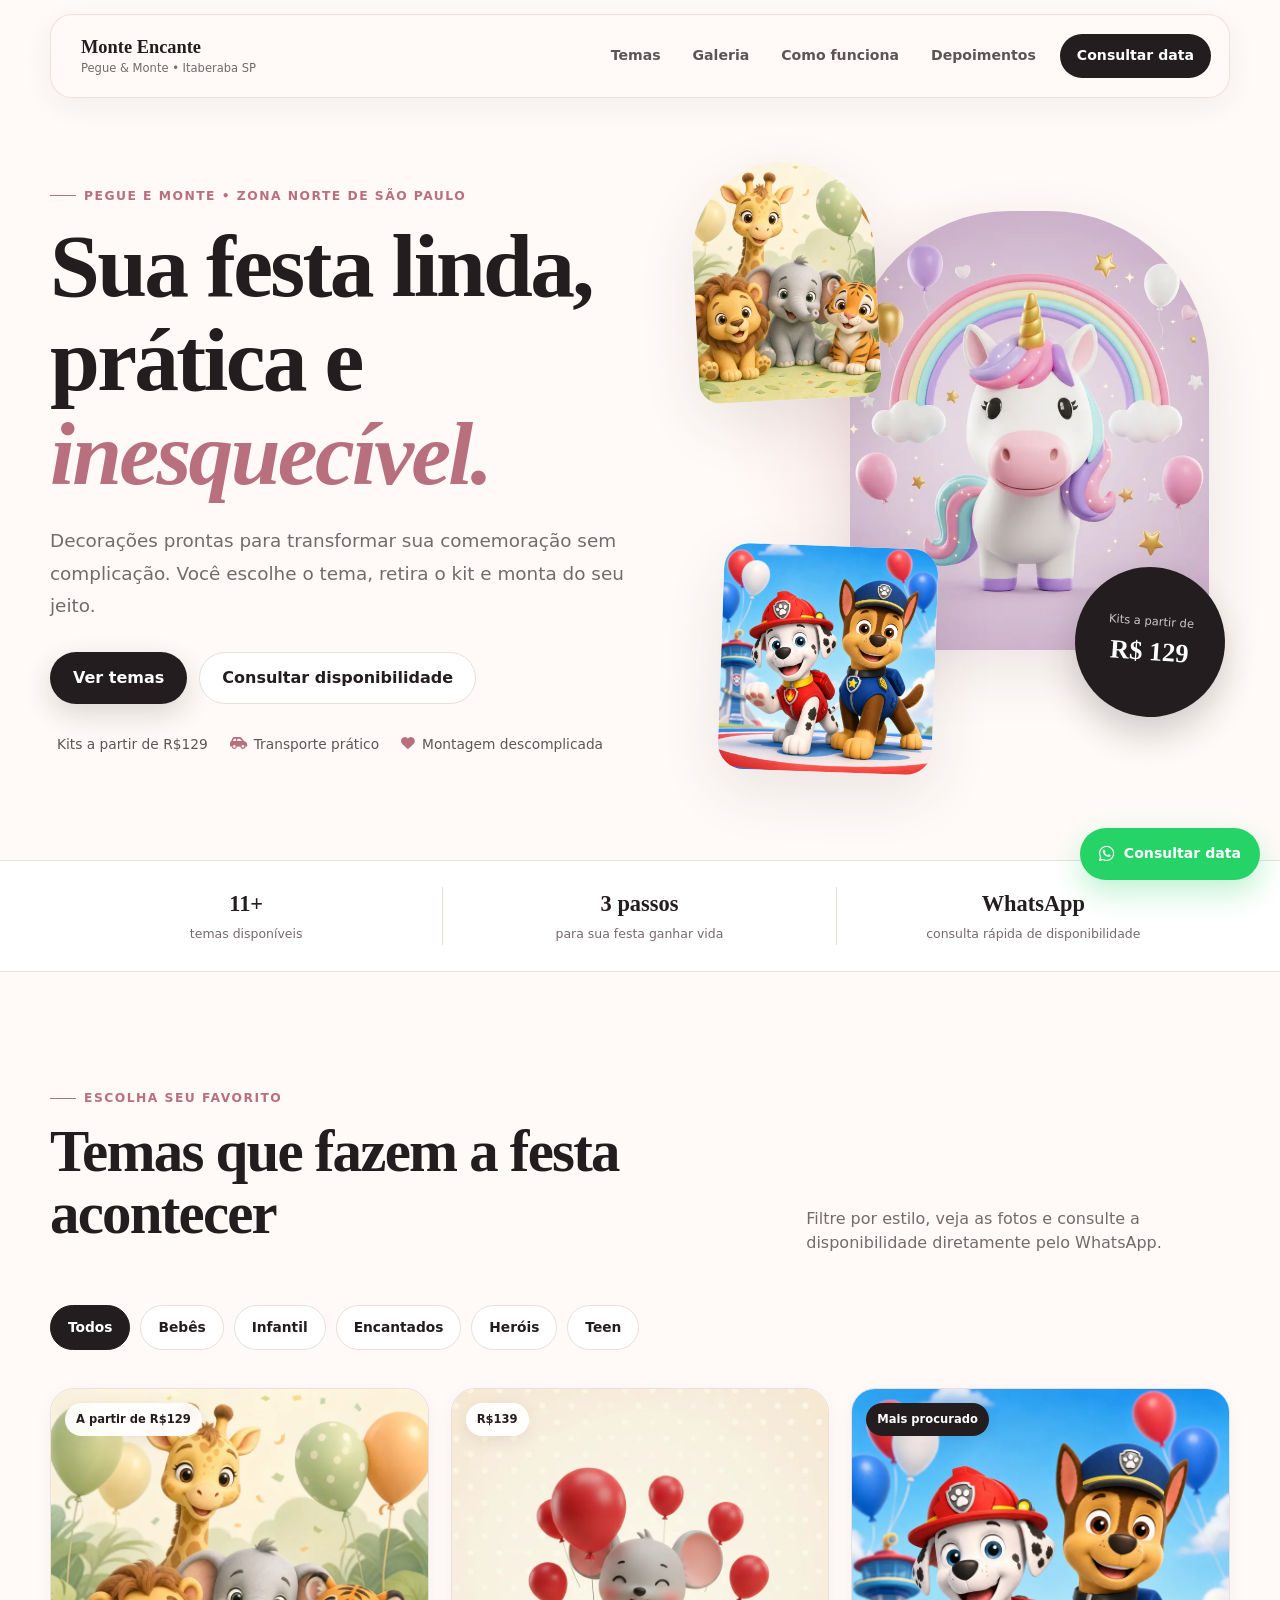
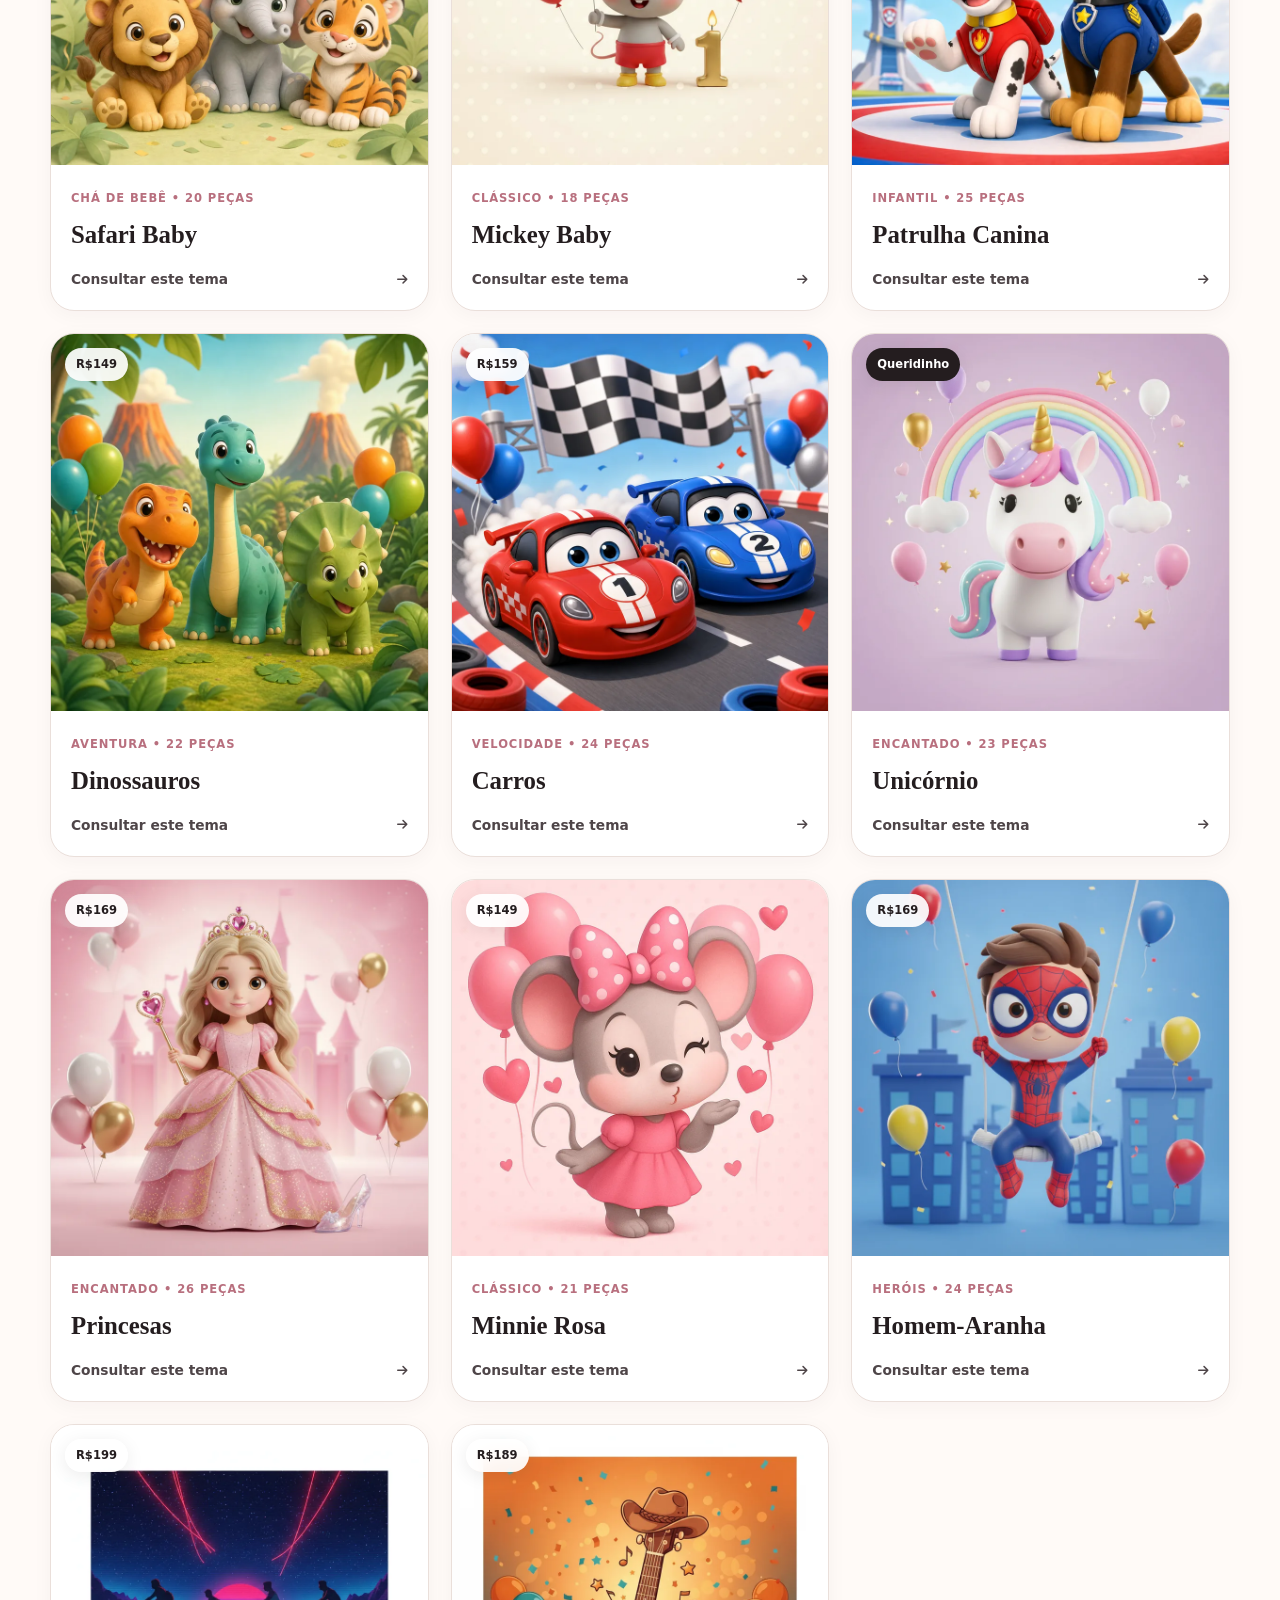
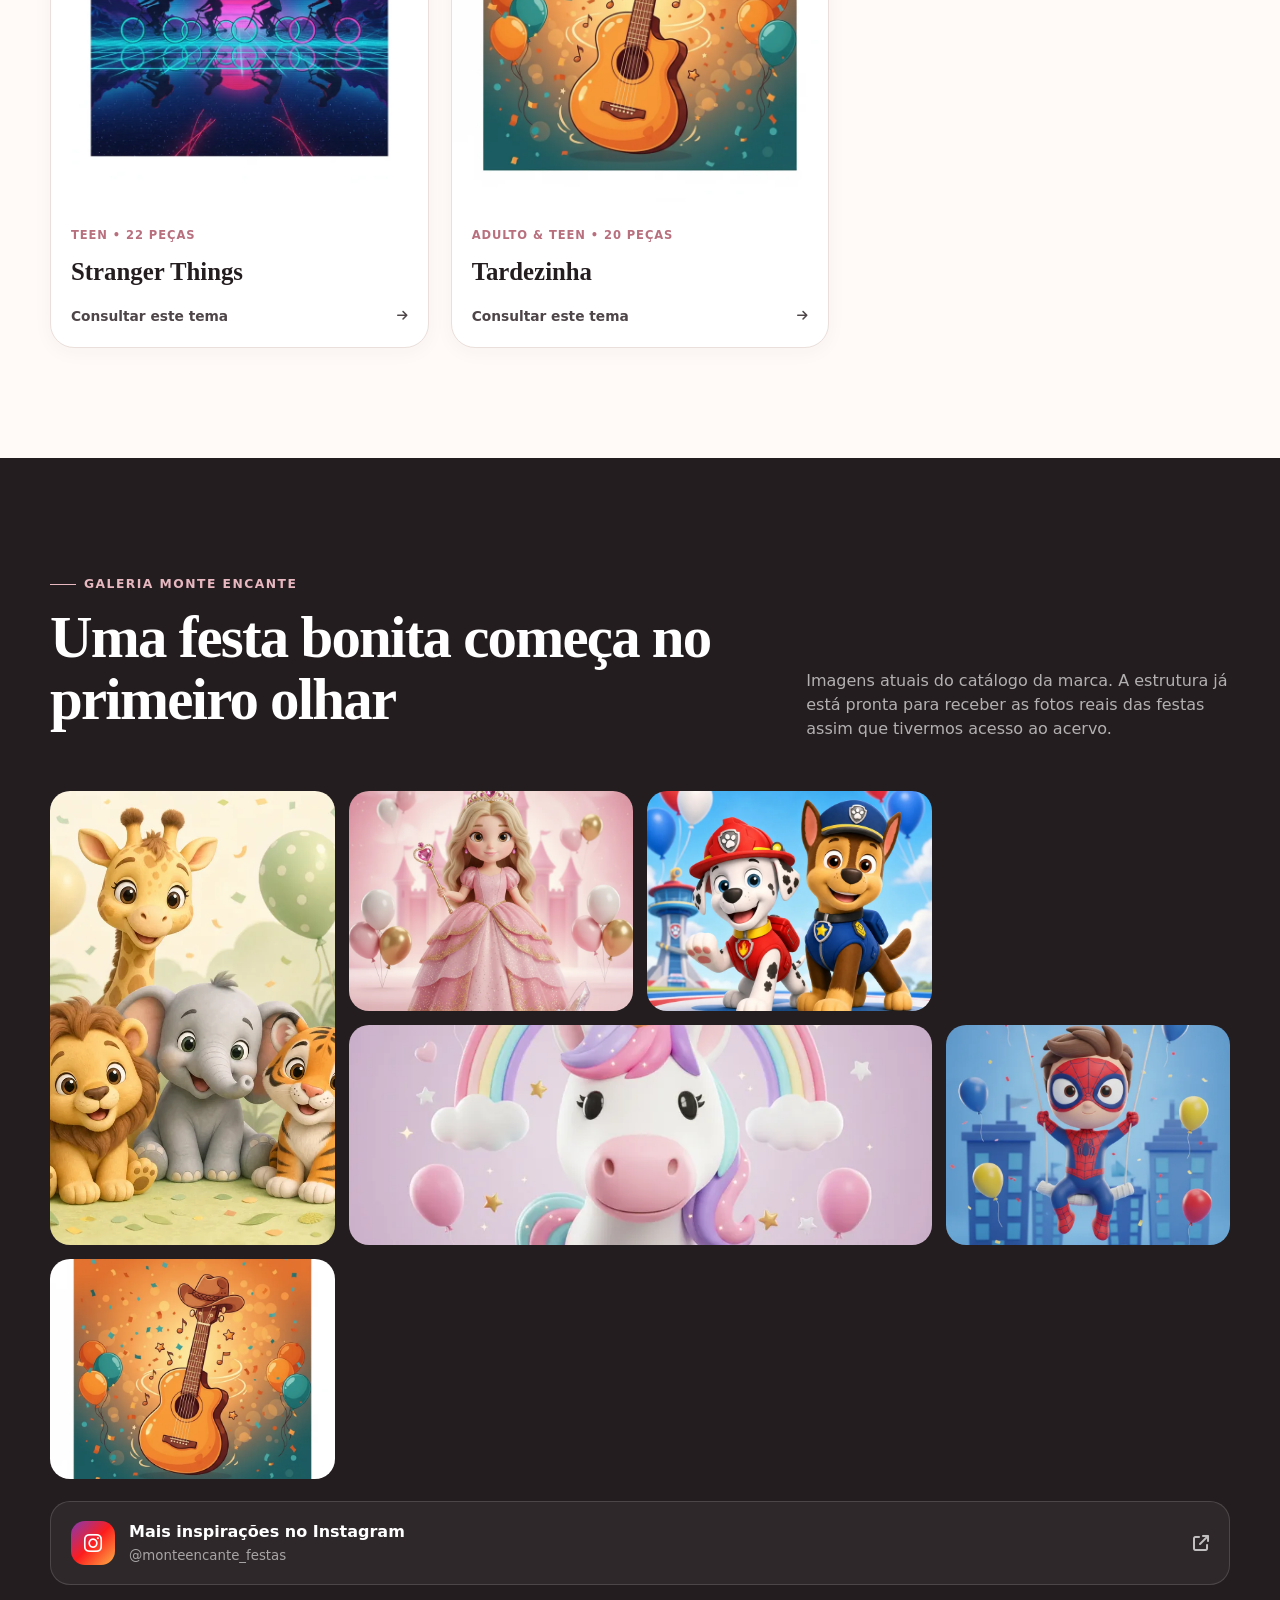
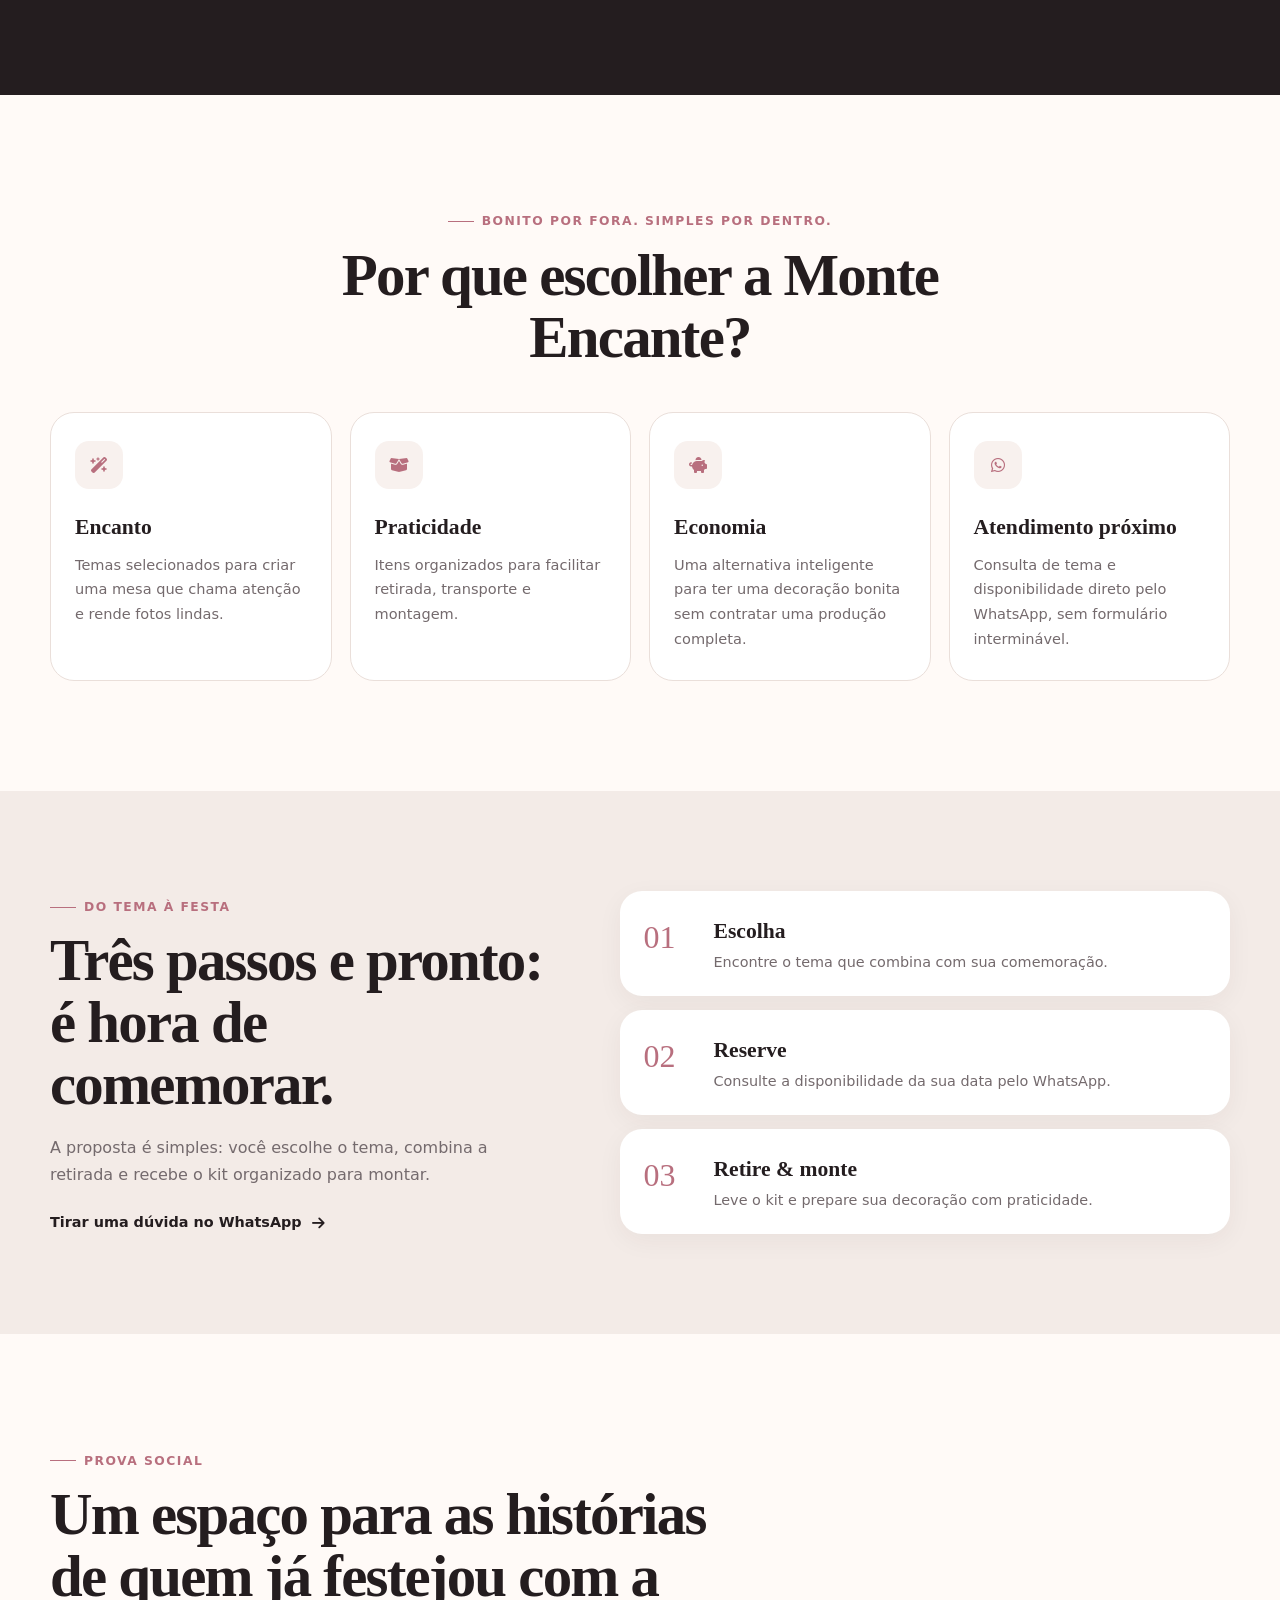
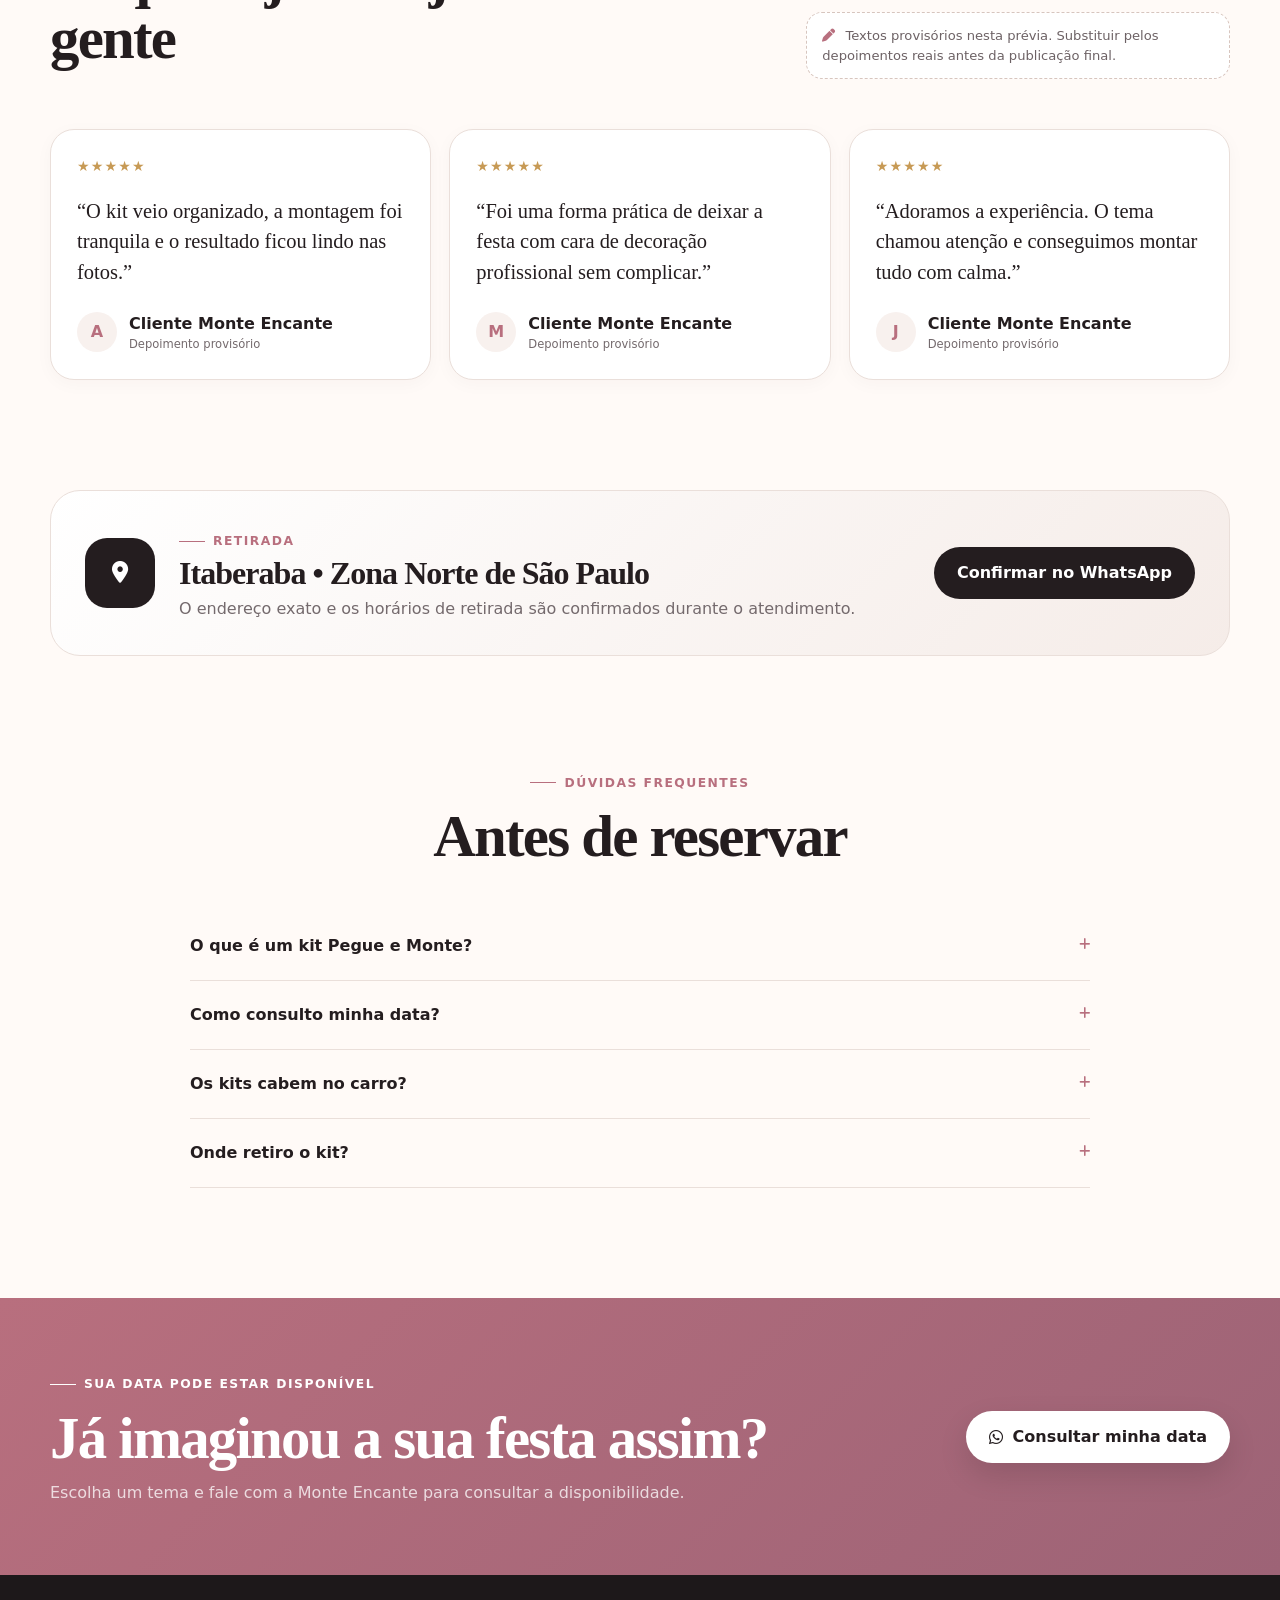
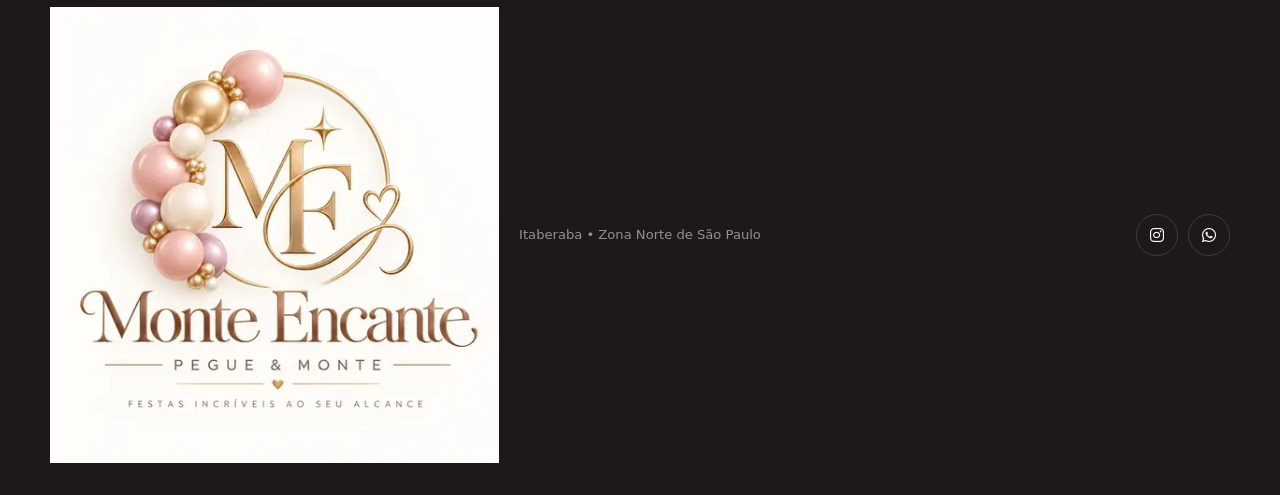
==== commit 44163f05: "V3: integrar logo premium no site" ====
--- a/index.html
+++ b/index.html
@@ -9,6 +9,7 @@
   <meta name="robots" content="index, follow, max-snippet:-1, max-image-preview:large">
   <link rel="canonical" href="https://monteencante.com.br/">
   <link rel="icon" type="image/png" href="/favicon.png">
+  <link rel="preload" as="image" href="/images/logo-monte-encante.svg">
 
   <meta property="og:type" content="website">
   <meta property="og:url" content="https://monteencante.com.br/">
@@ -76,7 +77,9 @@
 <body>
   <header class="site-header">
     <a class="brand" href="#inicio" aria-label="Monte Encante - Início">
-      <span class="brand-mark">ME</span>
+      <span class="brand-symbol" aria-hidden="true">
+        <img src="/images/logo-monte-encante.svg" alt="">
+      </span>
       <span class="brand-copy">
         <strong>Monte Encante</strong>
         <small>Pegue & Monte • Itaberaba SP</small>
@@ -429,10 +432,9 @@
 
   <footer class="site-footer">
     <div class="section-shell footer-inner">
-      <div class="brand footer-brand">
-        <span class="brand-mark">ME</span>
-        <span class="brand-copy"><strong>Monte Encante</strong><small>Pegue & Monte</small></span>
-      </div>
+      <a class="footer-logo" href="#inicio" aria-label="Monte Encante - voltar ao início">
+        <img src="/images/logo-monte-encante.svg" alt="Monte Encante - Pegue e Monte">
+      </a>
       <p>Itaberaba • Zona Norte de São Paulo</p>
       <div class="footer-links">
         <a href="https://instagram.com/monteencante_festas" target="_blank" rel="noopener" aria-label="Instagram"><i class="fa-brands fa-instagram"></i></a>
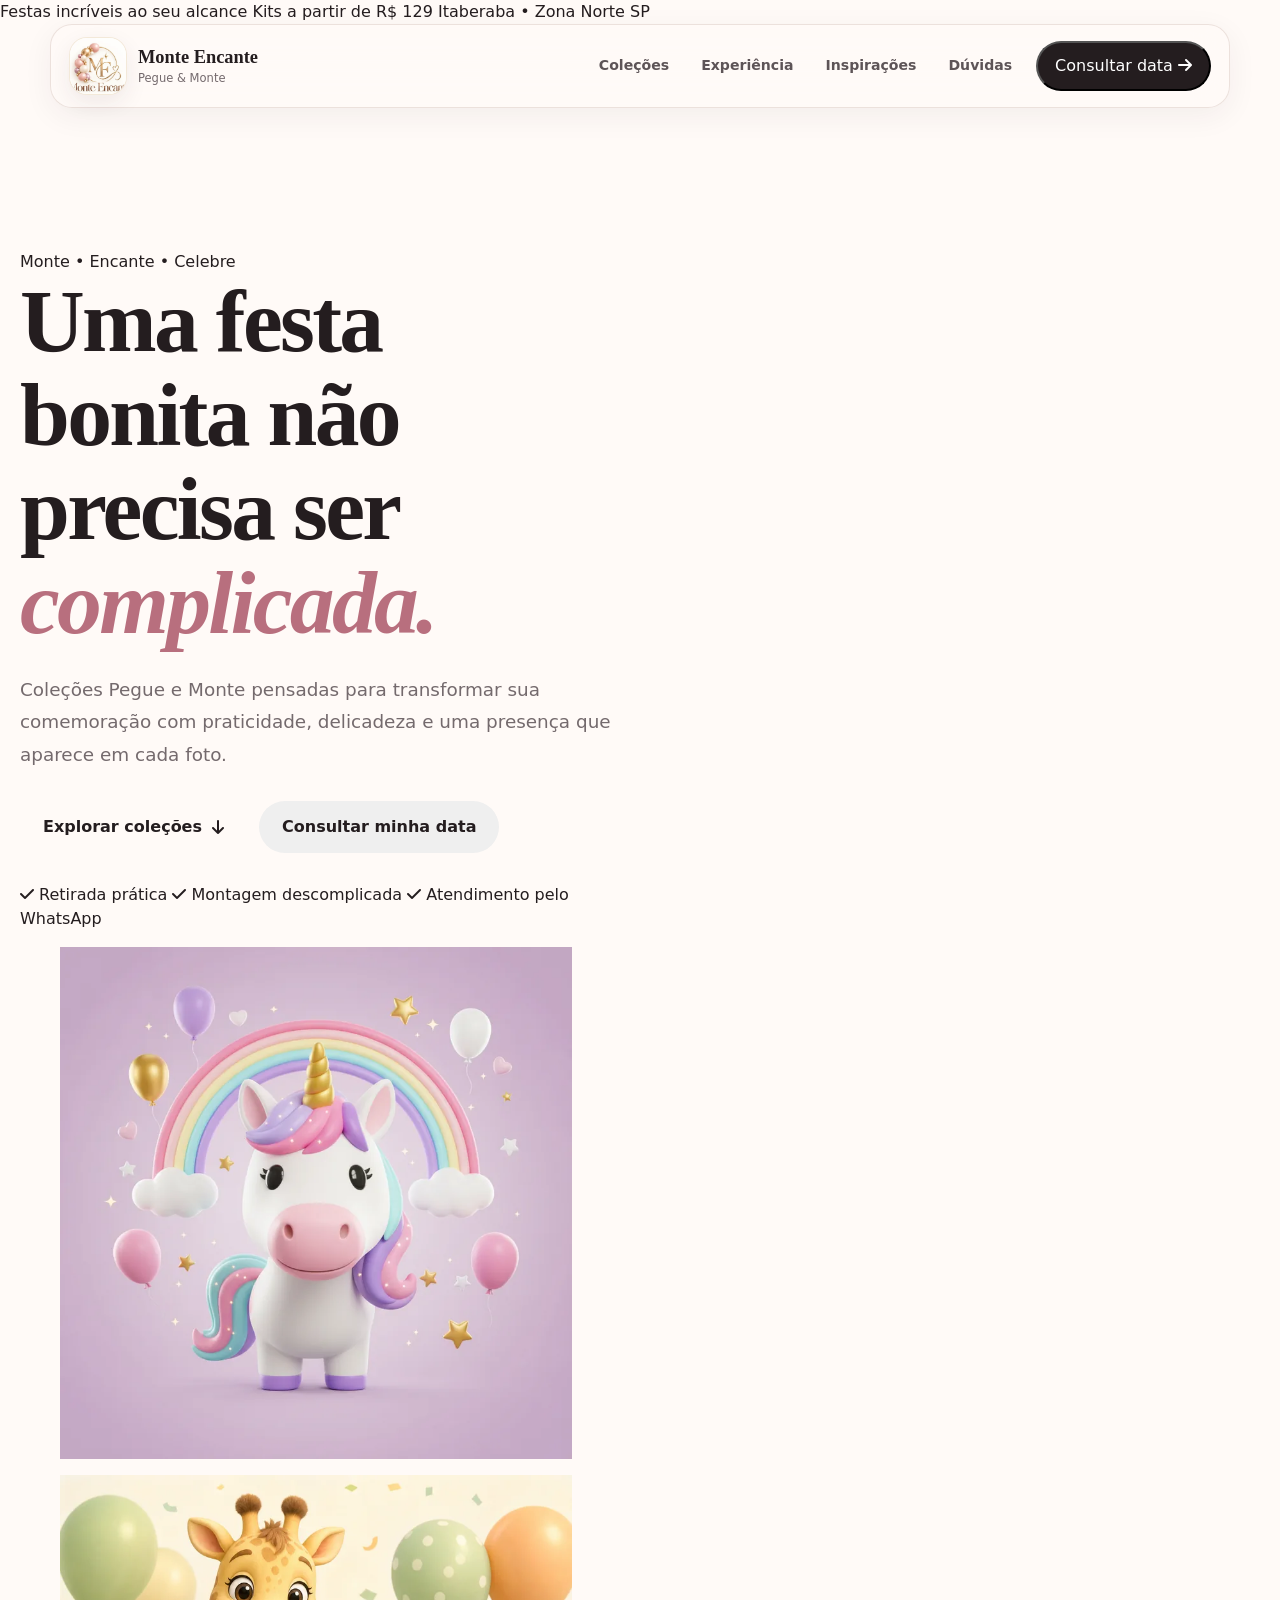
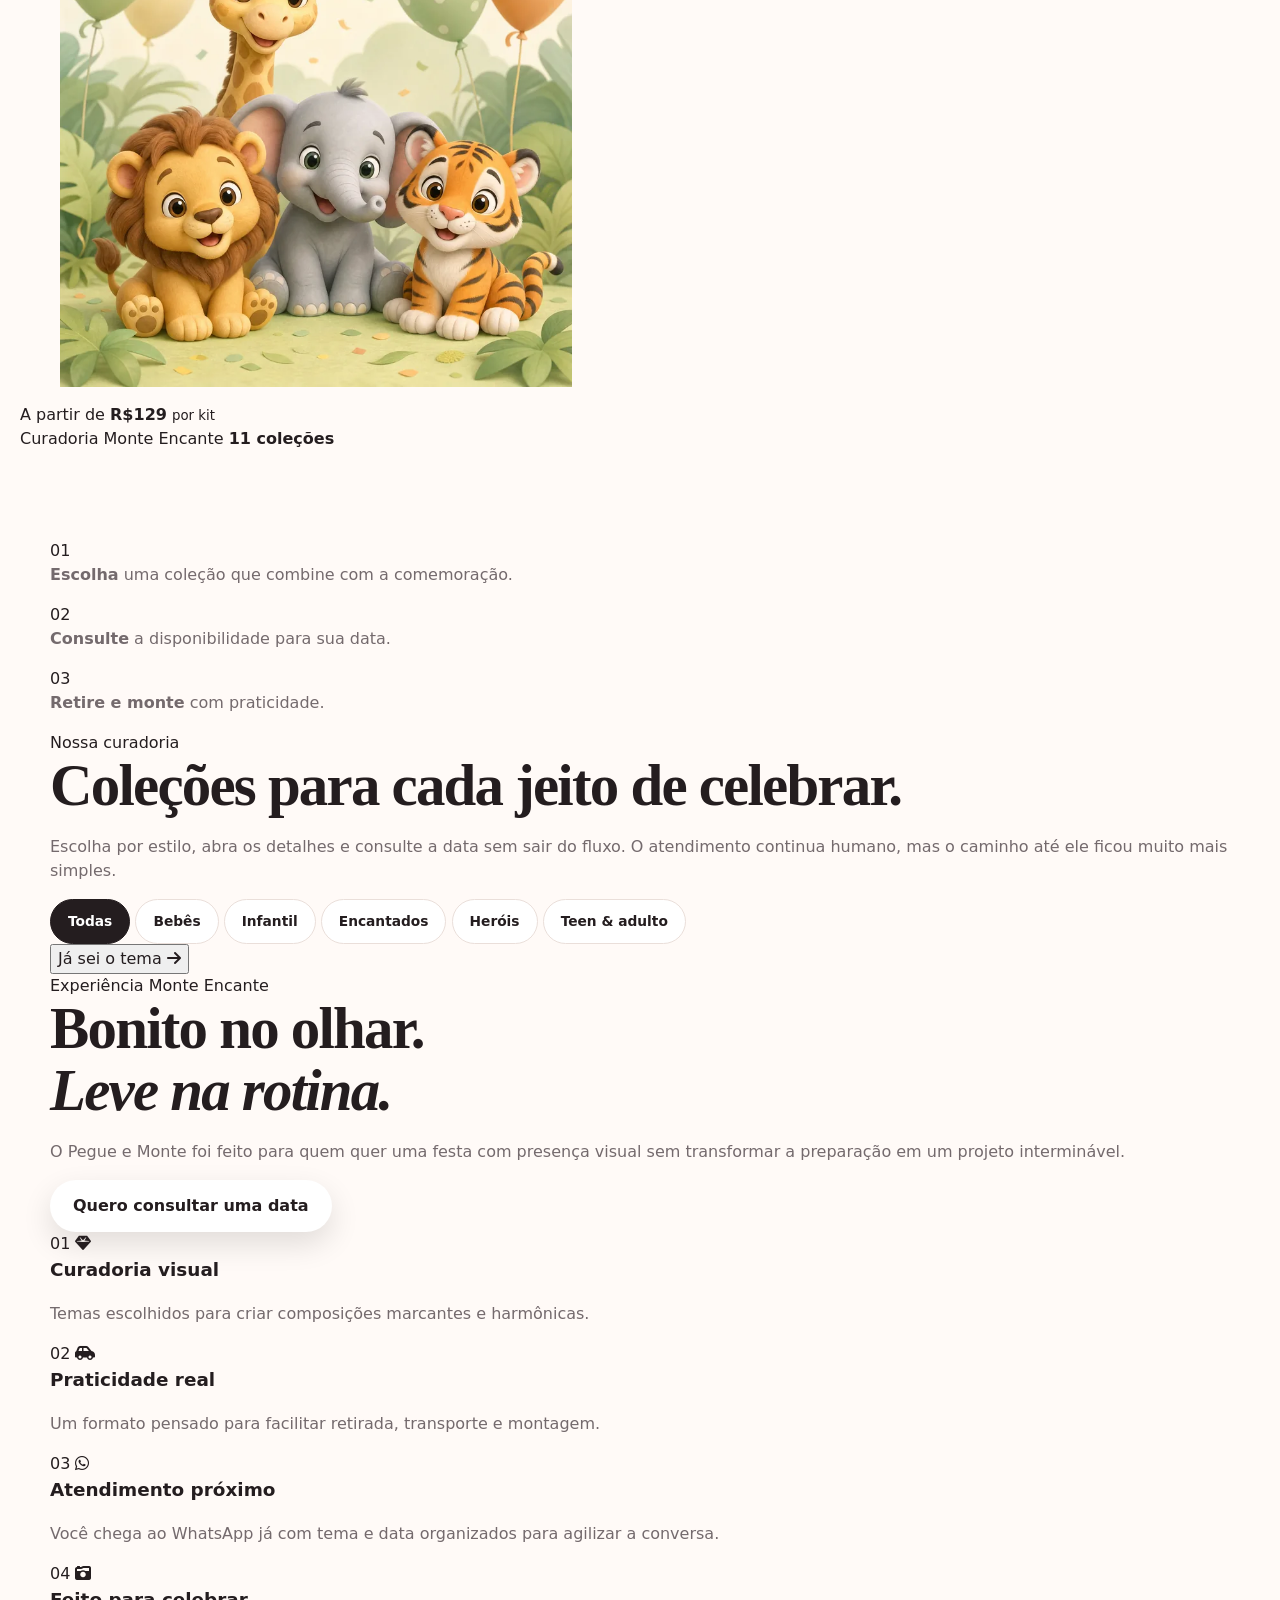
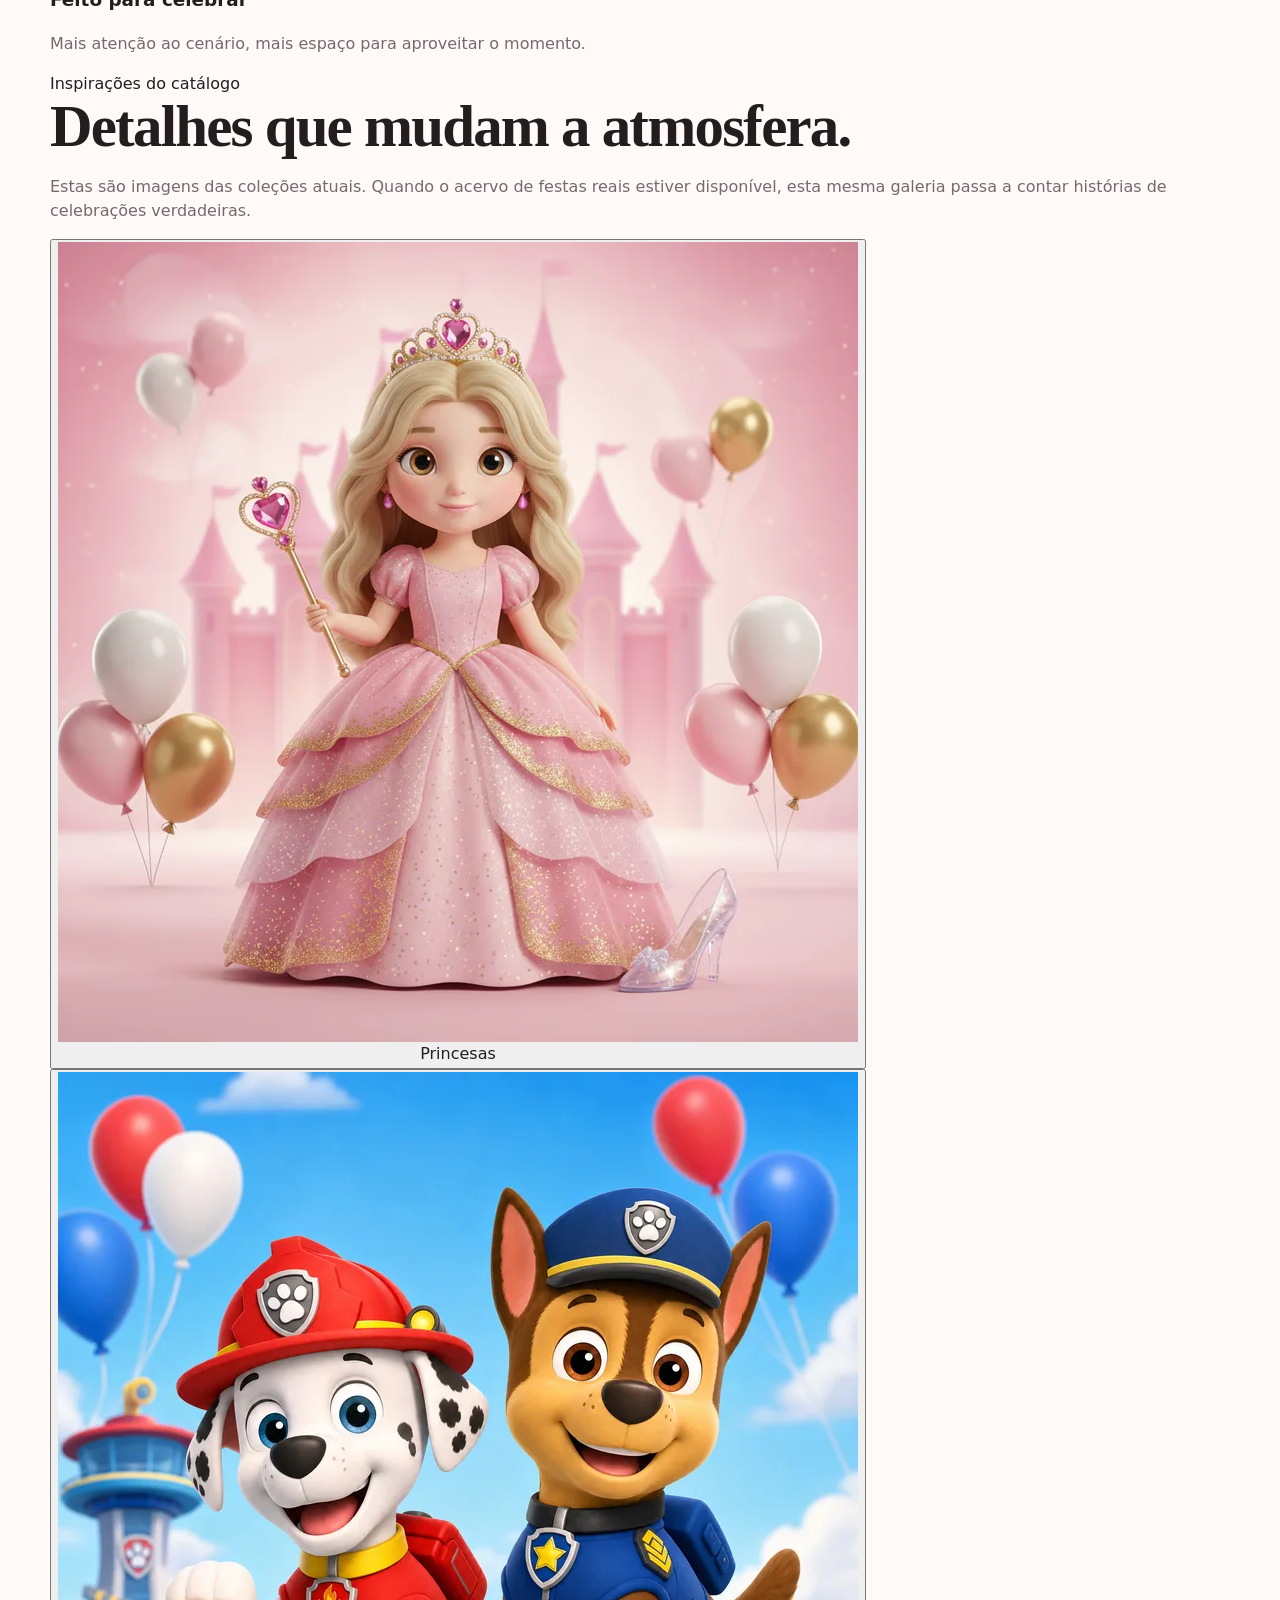
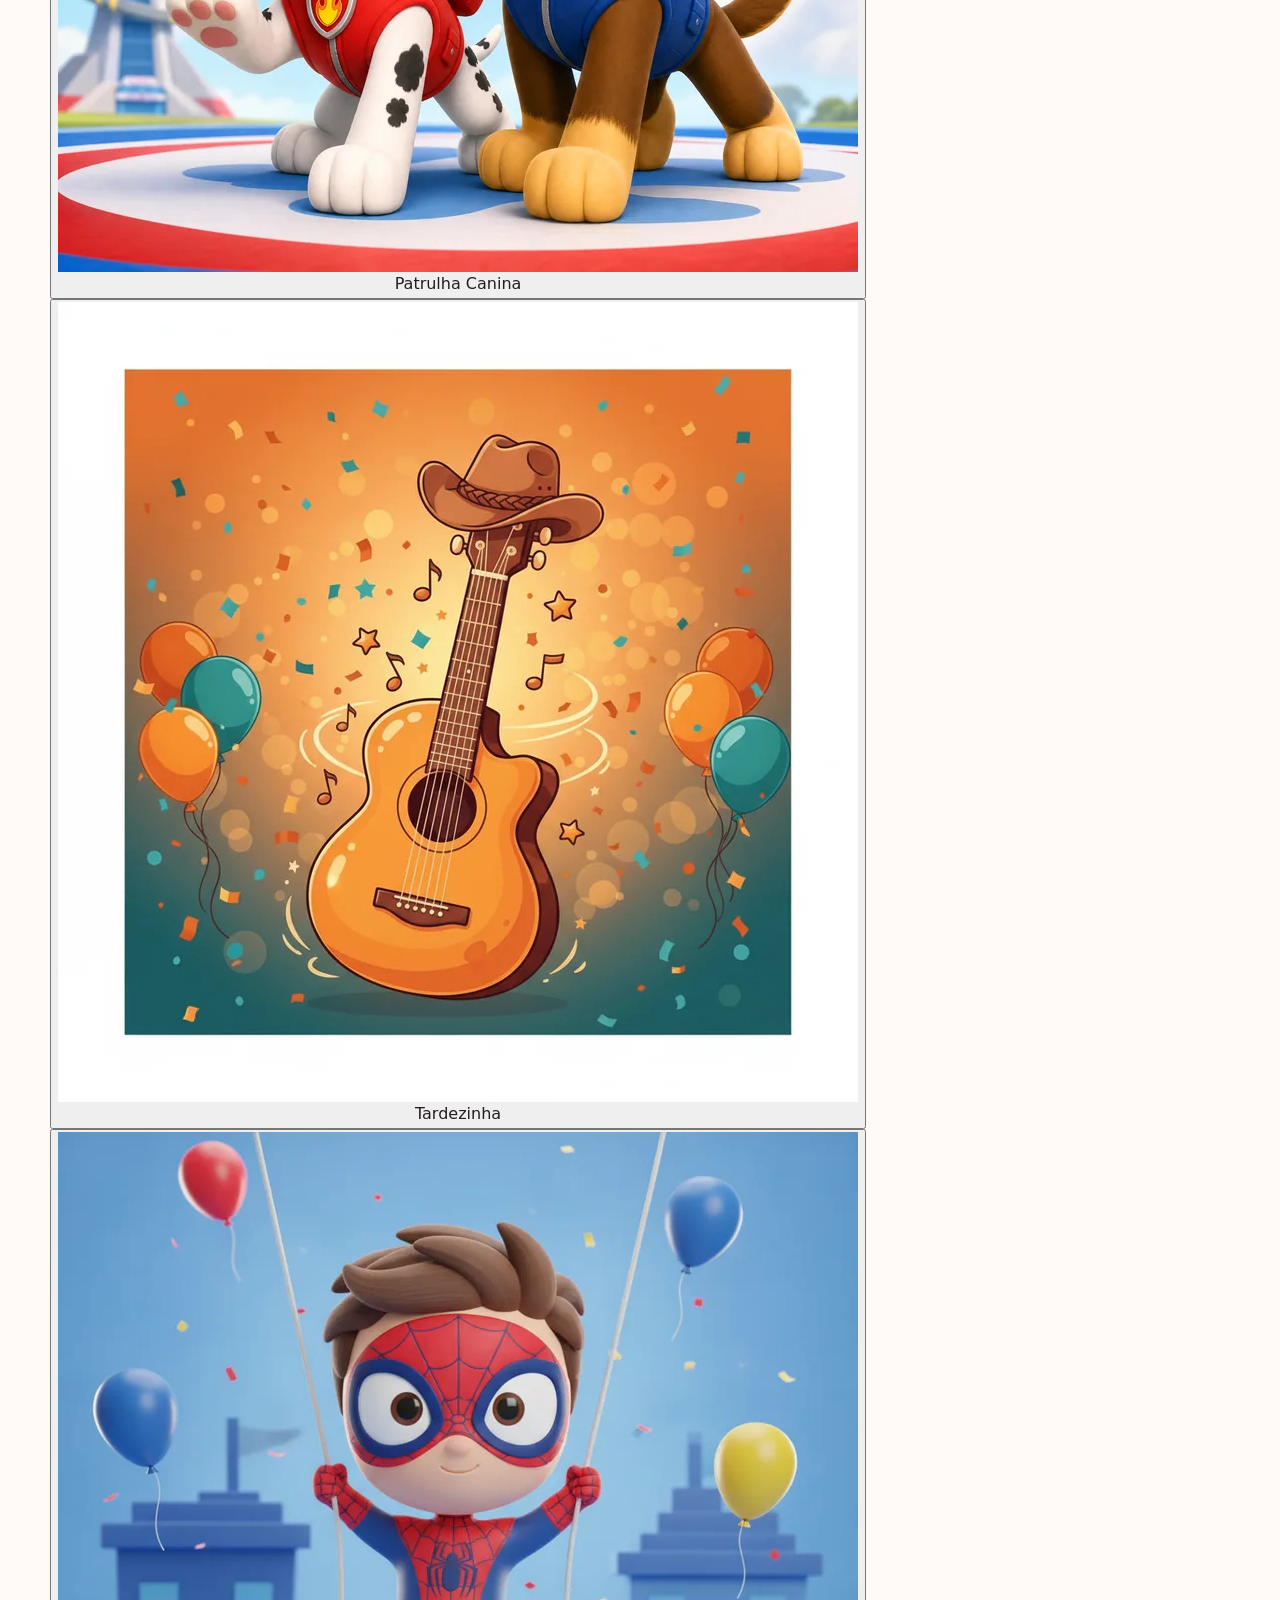
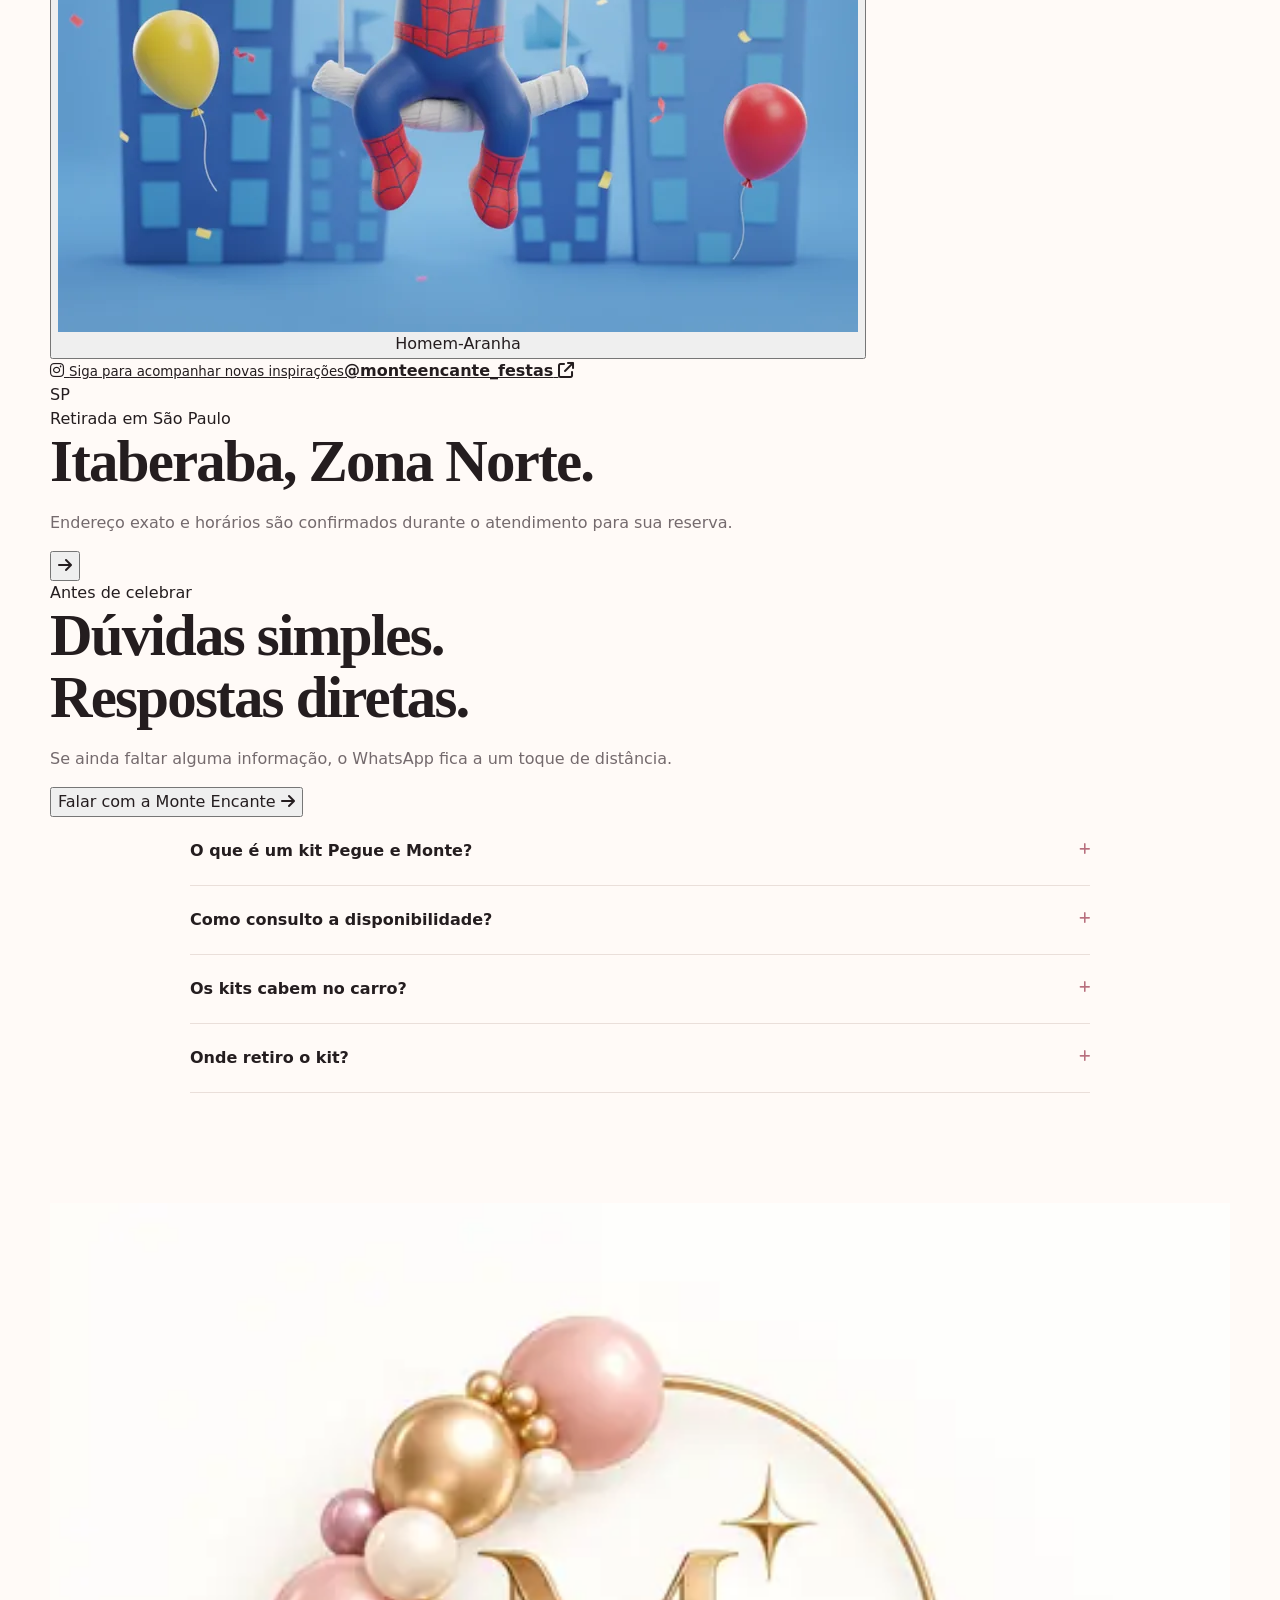
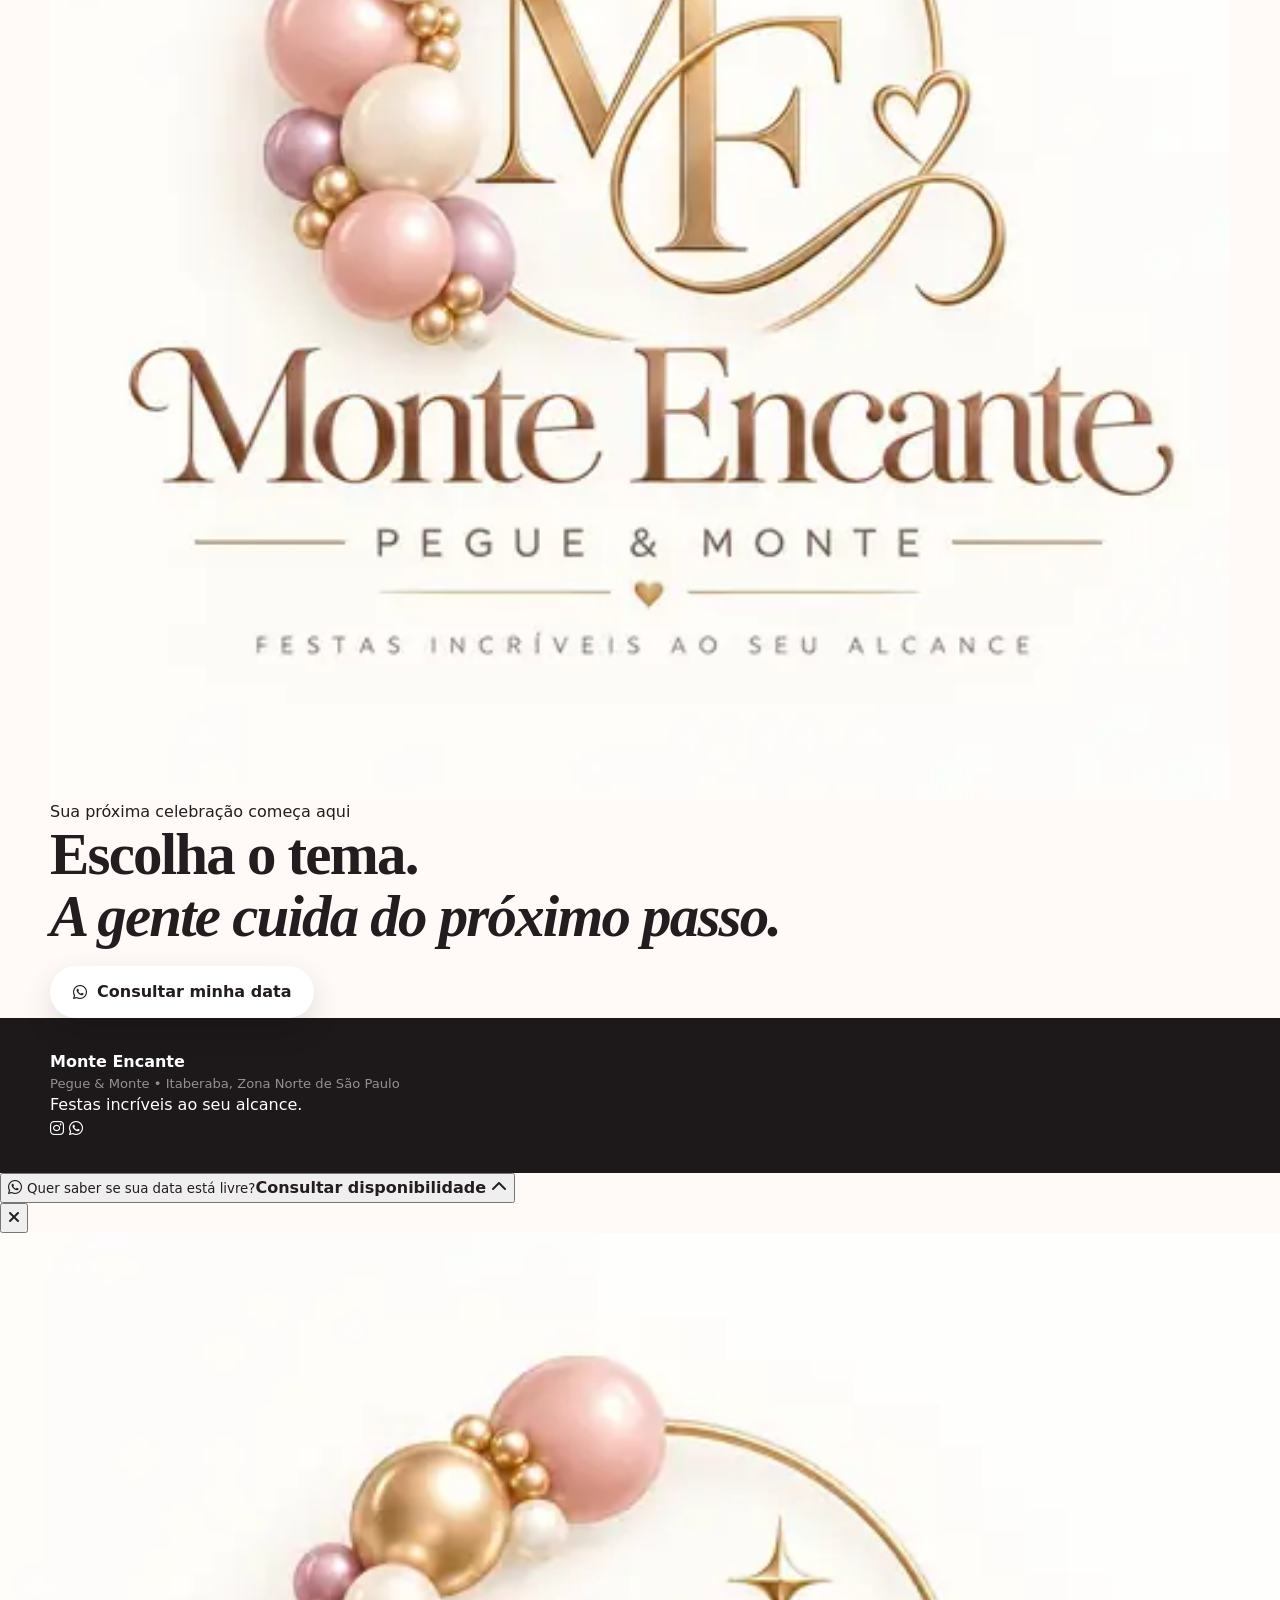
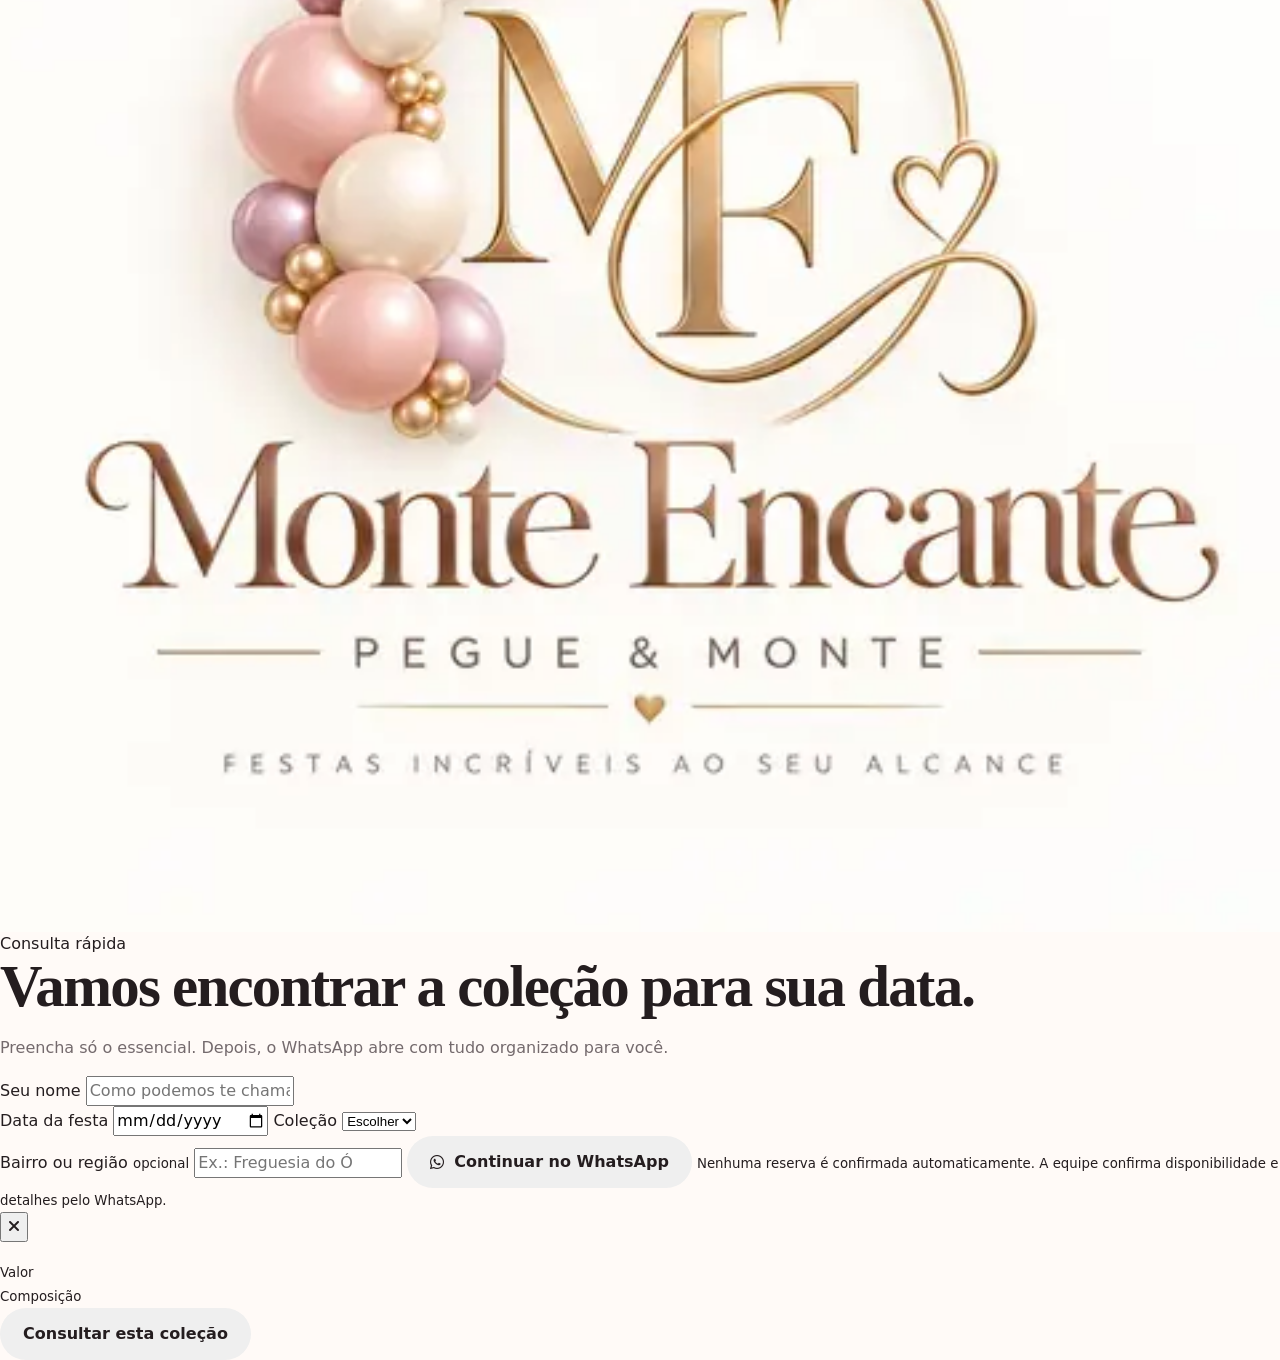
==== commit 9ae2dd6a: "V4 premium max: nova experiência editorial e consulta inteligente" ====
--- a/index.html
+++ b/index.html
@@ -3,18 +3,19 @@
 <head>
   <meta charset="UTF-8">
   <meta name="viewport" content="width=device-width, initial-scale=1.0">
-  <meta name="theme-color" content="#fffaf7">
+  <meta name="theme-color" content="#fbf7f2">
   <title>Monte Encante | Pegue e Monte em Itaberaba, São Paulo</title>
-  <meta name="description" content="Kits Pegue e Monte para festas em Itaberaba, Zona Norte de São Paulo. Decorações práticas, lindas e fáceis de transportar. Consulte a disponibilidade da sua data.">
+  <meta name="description" content="Kits Pegue e Monte em Itaberaba, Zona Norte de São Paulo. Coleções para festas com montagem prática e atendimento pelo WhatsApp. Consulte sua data.">
   <meta name="robots" content="index, follow, max-snippet:-1, max-image-preview:large">
   <link rel="canonical" href="https://monteencante.com.br/">
   <link rel="icon" type="image/png" href="/favicon.png">
   <link rel="preload" as="image" href="/images/logo-monte-encante.svg">
+  <link rel="preload" as="image" href="/images/unicornio.webp">
 
   <meta property="og:type" content="website">
   <meta property="og:url" content="https://monteencante.com.br/">
-  <meta property="og:title" content="Monte Encante | Sua festa linda, prática e inesquecível">
-  <meta property="og:description" content="Kits Pegue e Monte a partir de R$129. Escolha o tema e consulte sua data pelo WhatsApp.">
+  <meta property="og:title" content="Monte Encante | Festas incríveis ao seu alcance">
+  <meta property="og:description" content="Pegue e Monte em Itaberaba, Zona Norte de São Paulo. Escolha sua coleção e consulte a disponibilidade.">
   <meta property="og:image" content="https://monteencante.com.br/og-image.jpg">
   <meta property="og:locale" content="pt_BR">
 
@@ -62,7 +63,7 @@
     "@type":"FAQPage",
     "mainEntity":[
       {"@type":"Question","name":"O que é um kit Pegue e Monte?","acceptedAnswer":{"@type":"Answer","text":"É uma decoração organizada para você retirar, transportar e montar com praticidade no local da sua festa."}},
-      {"@type":"Question","name":"Como consultar a disponibilidade?","acceptedAnswer":{"@type":"Answer","text":"Escolha um tema no site e fale com a Monte Encante pelo WhatsApp para consultar a data da sua festa."}},
+      {"@type":"Question","name":"Como consultar a disponibilidade?","acceptedAnswer":{"@type":"Answer","text":"Escolha um tema, informe a data e fale com a Monte Encante pelo WhatsApp para confirmar a disponibilidade."}},
       {"@type":"Question","name":"Onde é feita a retirada?","acceptedAnswer":{"@type":"Answer","text":"A retirada é na região de Itaberaba, Zona Norte de São Paulo. O endereço exato é confirmado no atendimento."}}
     ]
   }
@@ -70,11 +71,19 @@
 
   <link rel="preconnect" href="https://fonts.googleapis.com">
   <link rel="preconnect" href="https://fonts.gstatic.com" crossorigin>
-  <link href="https://fonts.googleapis.com/css2?family=DM+Sans:wght@400;500;600;700&family=Playfair+Display:wght@600;700&display=swap" rel="stylesheet">
+  <link href="https://fonts.googleapis.com/css2?family=Cormorant+Garamond:ital,wght@0,500;0,600;0,700;1,500&family=Manrope:wght@400;500;600;700&display=swap" rel="stylesheet">
   <link rel="stylesheet" href="https://cdnjs.cloudflare.com/ajax/libs/font-awesome/6.5.1/css/all.min.css">
   <link rel="stylesheet" href="/css/style.css">
 </head>
 <body>
+  <div class="top-note">
+    <span>Festas incríveis ao seu alcance</span>
+    <span class="top-note-dot"></span>
+    <span>Kits a partir de R$ 129</span>
+    <span class="top-note-dot"></span>
+    <span>Itaberaba • Zona Norte SP</span>
+  </div>
+
   <header class="site-header">
     <a class="brand" href="#inicio" aria-label="Monte Encante - Início">
       <span class="brand-symbol" aria-hidden="true">
@@ -82,376 +91,314 @@
       </span>
       <span class="brand-copy">
         <strong>Monte Encante</strong>
-        <small>Pegue & Monte • Itaberaba SP</small>
+        <small>Pegue & Monte</small>
       </span>
     </a>
 
     <button class="menu-toggle" type="button" aria-label="Abrir menu" aria-expanded="false">
-      <span></span><span></span><span></span>
+      <span></span><span></span>
     </button>
 
     <nav class="main-nav" aria-label="Navegação principal">
-      <a href="#temas">Temas</a>
-      <a href="#galeria">Galeria</a>
-      <a href="#como-funciona">Como funciona</a>
-      <a href="#depoimentos">Depoimentos</a>
-      <a class="nav-cta js-whatsapp" href="https://wa.me/5511910604169?text=Oi!%20Vi%20o%20site%20da%20Monte%20Encante%20e%20quero%20consultar%20uma%20data." target="_blank" rel="noopener" data-theme="menu">Consultar data</a>
+      <a href="#colecoes">Coleções</a>
+      <a href="#experiencia">Experiência</a>
+      <a href="#inspiracoes">Inspirações</a>
+      <a href="#duvidas">Dúvidas</a>
+      <button class="nav-cta js-open-consult" type="button">Consultar data <i class="fa-solid fa-arrow-right"></i></button>
     </nav>
   </header>
 
   <main>
-    <section id="inicio" class="hero section-shell">
-      <div class="hero-copy">
-        <span class="eyebrow">Pegue e Monte • Zona Norte de São Paulo</span>
-        <h1>Sua festa linda, prática e <em>inesquecível.</em></h1>
-        <p class="hero-lead">Decorações prontas para transformar sua comemoração sem complicação. Você escolhe o tema, retira o kit e monta do seu jeito.</p>
-
-        <div class="hero-actions">
-          <a class="btn btn-primary" href="#temas">Ver temas</a>
-          <a class="btn btn-secondary js-whatsapp" href="https://wa.me/5511910604169?text=Oi!%20Quero%20consultar%20a%20disponibilidade%20de%20um%20kit%20Monte%20Encante." target="_blank" rel="noopener" data-theme="hero">Consultar disponibilidade</a>
-        </div>
-
-        <div class="trust-row" aria-label="Diferenciais">
-          <span><i class="fa-solid fa-sparkles"></i> Kits a partir de R$129</span>
-          <span><i class="fa-solid fa-car-side"></i> Transporte prático</span>
-          <span><i class="fa-solid fa-heart"></i> Montagem descomplicada</span>
-        </div>
-      </div>
-
-      <div class="hero-visual" aria-label="Inspirações de decoração Monte Encante">
-        <figure class="hero-photo hero-photo-main">
-          <img src="/images/unicornio.webp" alt="Decoração tema Unicórnio da Monte Encante" fetchpriority="high">
-        </figure>
-        <figure class="hero-photo hero-photo-top">
-          <img src="/images/safari-baby.webp" alt="Decoração tema Safari Baby da Monte Encante">
-        </figure>
-        <figure class="hero-photo hero-photo-bottom">
-          <img src="/images/patrulha-canina.webp" alt="Decoração tema Patrulha Canina da Monte Encante">
-        </figure>
-        <div class="price-badge">
-          <small>Kits a partir de</small>
-          <strong>R$ 129</strong>
-        </div>
-      </div>
-    </section>
-
-    <section class="social-proof-strip">
-      <div class="section-shell proof-grid">
-        <div><strong>11+</strong><span>temas disponíveis</span></div>
-        <div><strong>3 passos</strong><span>para sua festa ganhar vida</span></div>
-        <div><strong>WhatsApp</strong><span>consulta rápida de disponibilidade</span></div>
-      </div>
-    </section>
-
-    <section id="temas" class="catalog section-shell">
-      <div class="section-heading">
+    <section id="inicio" class="hero">
+      <div class="hero-orb hero-orb-one"></div>
+      <div class="hero-orb hero-orb-two"></div>
+
+      <div class="section-shell hero-grid">
+        <div class="hero-copy reveal">
+          <span class="kicker">Monte • Encante • Celebre</span>
+          <h1>Uma festa bonita não precisa ser <em>complicada.</em></h1>
+          <p class="hero-lead">Coleções Pegue e Monte pensadas para transformar sua comemoração com praticidade, delicadeza e uma presença que aparece em cada foto.</p>
+
+          <div class="hero-actions">
+            <a class="btn btn-luxe" href="#colecoes">Explorar coleções <i class="fa-solid fa-arrow-down"></i></a>
+            <button class="btn btn-ghost js-open-consult" type="button">Consultar minha data</button>
+          </div>
+
+          <div class="hero-microcopy">
+            <span><i class="fa-solid fa-check"></i> Retirada prática</span>
+            <span><i class="fa-solid fa-check"></i> Montagem descomplicada</span>
+            <span><i class="fa-solid fa-check"></i> Atendimento pelo WhatsApp</span>
+          </div>
+        </div>
+
+        <div class="hero-stage reveal reveal-delay">
+          <div class="hero-stage-frame"></div>
+
+          <figure class="hero-image hero-image-main">
+            <img src="/images/unicornio.webp" alt="Kit Unicórnio do catálogo Monte Encante" fetchpriority="high">
+          </figure>
+
+          <figure class="hero-image hero-image-secondary">
+            <img src="/images/safari-baby.webp" alt="Kit Safari Baby do catálogo Monte Encante">
+          </figure>
+
+          <div class="hero-seal">
+            <span>A partir de</span>
+            <strong>R$129</strong>
+            <small>por kit</small>
+          </div>
+
+          <div class="hero-caption">
+            <span>Curadoria Monte Encante</span>
+            <strong>11 coleções</strong>
+          </div>
+        </div>
+      </div>
+    </section>
+
+    <section class="signature-strip">
+      <div class="section-shell signature-grid">
+        <div><span>01</span><p><strong>Escolha</strong> uma coleção que combine com a comemoração.</p></div>
+        <div><span>02</span><p><strong>Consulte</strong> a disponibilidade para sua data.</p></div>
+        <div><span>03</span><p><strong>Retire e monte</strong> com praticidade.</p></div>
+      </div>
+    </section>
+
+    <section id="colecoes" class="collections section-shell">
+      <div class="editorial-heading reveal">
         <div>
-          <span class="eyebrow">Escolha seu favorito</span>
-          <h2>Temas que fazem a festa acontecer</h2>
-        </div>
-        <p>Filtre por estilo, veja as fotos e consulte a disponibilidade diretamente pelo WhatsApp.</p>
-      </div>
-
-      <div class="filter-row" role="group" aria-label="Filtrar temas">
-        <button class="filter-btn active" type="button" data-filter="todos">Todos</button>
-        <button class="filter-btn" type="button" data-filter="bebes">Bebês</button>
-        <button class="filter-btn" type="button" data-filter="infantil">Infantil</button>
-        <button class="filter-btn" type="button" data-filter="encantados">Encantados</button>
-        <button class="filter-btn" type="button" data-filter="herois">Heróis</button>
-        <button class="filter-btn" type="button" data-filter="teen">Teen</button>
-      </div>
-
-      <div class="theme-grid">
-        <article class="theme-card" data-category="bebes">
-          <div class="theme-media">
-            <img src="/images/safari-baby.webp" alt="Kit Safari Baby" loading="lazy">
-            <span class="theme-pill">A partir de R$129</span>
-          </div>
-          <div class="theme-body">
-            <span class="theme-type">Chá de bebê • 20 peças</span>
-            <h3>Safari Baby</h3>
-            <a class="theme-link js-whatsapp" href="https://wa.me/5511910604169?text=Oi!%20Quero%20consultar%20o%20kit%20Safari%20Baby." target="_blank" rel="noopener" data-theme="Safari Baby">Consultar este tema <i class="fa-solid fa-arrow-right"></i></a>
-          </div>
-        </article>
-
-        <article class="theme-card" data-category="bebes infantil">
-          <div class="theme-media">
-            <img src="/images/mickey-baby.webp" alt="Kit Mickey Baby" loading="lazy">
-            <span class="theme-pill">R$139</span>
-          </div>
-          <div class="theme-body">
-            <span class="theme-type">Clássico • 18 peças</span>
-            <h3>Mickey Baby</h3>
-            <a class="theme-link js-whatsapp" href="https://wa.me/5511910604169?text=Oi!%20Quero%20consultar%20o%20kit%20Mickey%20Baby." target="_blank" rel="noopener" data-theme="Mickey Baby">Consultar este tema <i class="fa-solid fa-arrow-right"></i></a>
-          </div>
-        </article>
-
-        <article class="theme-card featured-card" data-category="infantil herois">
-          <div class="theme-media">
-            <img src="/images/patrulha-canina.webp" alt="Kit Patrulha Canina" loading="lazy">
-            <span class="theme-pill accent">Mais procurado</span>
-          </div>
-          <div class="theme-body">
-            <span class="theme-type">Infantil • 25 peças</span>
-            <h3>Patrulha Canina</h3>
-            <a class="theme-link js-whatsapp" href="https://wa.me/5511910604169?text=Oi!%20Quero%20consultar%20o%20kit%20Patrulha%20Canina." target="_blank" rel="noopener" data-theme="Patrulha Canina">Consultar este tema <i class="fa-solid fa-arrow-right"></i></a>
-          </div>
-        </article>
-
-        <article class="theme-card" data-category="infantil">
-          <div class="theme-media">
-            <img src="/images/dinossauros.webp" alt="Kit Dinossauros" loading="lazy">
-            <span class="theme-pill">R$149</span>
-          </div>
-          <div class="theme-body">
-            <span class="theme-type">Aventura • 22 peças</span>
-            <h3>Dinossauros</h3>
-            <a class="theme-link js-whatsapp" href="https://wa.me/5511910604169?text=Oi!%20Quero%20consultar%20o%20kit%20Dinossauros." target="_blank" rel="noopener" data-theme="Dinossauros">Consultar este tema <i class="fa-solid fa-arrow-right"></i></a>
-          </div>
-        </article>
-
-        <article class="theme-card" data-category="infantil">
-          <div class="theme-media">
-            <img src="/images/carros.webp" alt="Kit Carros" loading="lazy">
-            <span class="theme-pill">R$159</span>
-          </div>
-          <div class="theme-body">
-            <span class="theme-type">Velocidade • 24 peças</span>
-            <h3>Carros</h3>
-            <a class="theme-link js-whatsapp" href="https://wa.me/5511910604169?text=Oi!%20Quero%20consultar%20o%20kit%20Carros." target="_blank" rel="noopener" data-theme="Carros">Consultar este tema <i class="fa-solid fa-arrow-right"></i></a>
-          </div>
-        </article>
-
-        <article class="theme-card featured-card" data-category="encantados infantil">
-          <div class="theme-media">
-            <img src="/images/unicornio.webp" alt="Kit Unicórnio" loading="lazy">
-            <span class="theme-pill accent">Queridinho</span>
-          </div>
-          <div class="theme-body">
-            <span class="theme-type">Encantado • 23 peças</span>
-            <h3>Unicórnio</h3>
-            <a class="theme-link js-whatsapp" href="https://wa.me/5511910604169?text=Oi!%20Quero%20consultar%20o%20kit%20Unicórnio." target="_blank" rel="noopener" data-theme="Unicórnio">Consultar este tema <i class="fa-solid fa-arrow-right"></i></a>
-          </div>
-        </article>
-
-        <article class="theme-card" data-category="encantados infantil">
-          <div class="theme-media">
-            <img src="/images/princesas.webp" alt="Kit Princesas" loading="lazy">
-            <span class="theme-pill">R$169</span>
-          </div>
-          <div class="theme-body">
-            <span class="theme-type">Encantado • 26 peças</span>
-            <h3>Princesas</h3>
-            <a class="theme-link js-whatsapp" href="https://wa.me/5511910604169?text=Oi!%20Quero%20consultar%20o%20kit%20Princesas." target="_blank" rel="noopener" data-theme="Princesas">Consultar este tema <i class="fa-solid fa-arrow-right"></i></a>
-          </div>
-        </article>
-
-        <article class="theme-card" data-category="encantados infantil">
-          <div class="theme-media">
-            <img src="/images/minnie-rosa.webp" alt="Kit Minnie Rosa" loading="lazy">
-            <span class="theme-pill">R$149</span>
-          </div>
-          <div class="theme-body">
-            <span class="theme-type">Clássico • 21 peças</span>
-            <h3>Minnie Rosa</h3>
-            <a class="theme-link js-whatsapp" href="https://wa.me/5511910604169?text=Oi!%20Quero%20consultar%20o%20kit%20Minnie%20Rosa." target="_blank" rel="noopener" data-theme="Minnie Rosa">Consultar este tema <i class="fa-solid fa-arrow-right"></i></a>
-          </div>
-        </article>
-
-        <article class="theme-card" data-category="herois infantil">
-          <div class="theme-media">
-            <img src="/images/homem-aranha.webp" alt="Kit Homem-Aranha" loading="lazy">
-            <span class="theme-pill">R$169</span>
-          </div>
-          <div class="theme-body">
-            <span class="theme-type">Heróis • 24 peças</span>
-            <h3>Homem-Aranha</h3>
-            <a class="theme-link js-whatsapp" href="https://wa.me/5511910604169?text=Oi!%20Quero%20consultar%20o%20kit%20Homem-Aranha." target="_blank" rel="noopener" data-theme="Homem-Aranha">Consultar este tema <i class="fa-solid fa-arrow-right"></i></a>
-          </div>
-        </article>
-
-        <article class="theme-card" data-category="teen">
-          <div class="theme-media">
-            <img src="/images/stranger-things.webp" alt="Kit Stranger Things" loading="lazy">
-            <span class="theme-pill">R$199</span>
-          </div>
-          <div class="theme-body">
-            <span class="theme-type">Teen • 22 peças</span>
-            <h3>Stranger Things</h3>
-            <a class="theme-link js-whatsapp" href="https://wa.me/5511910604169?text=Oi!%20Quero%20consultar%20o%20kit%20Stranger%20Things." target="_blank" rel="noopener" data-theme="Stranger Things">Consultar este tema <i class="fa-solid fa-arrow-right"></i></a>
-          </div>
-        </article>
-
-        <article class="theme-card" data-category="teen">
-          <div class="theme-media">
-            <img src="/images/tardezinha.webp" alt="Kit Tardezinha" loading="lazy">
-            <span class="theme-pill">R$189</span>
-          </div>
-          <div class="theme-body">
-            <span class="theme-type">Adulto & Teen • 20 peças</span>
-            <h3>Tardezinha</h3>
-            <a class="theme-link js-whatsapp" href="https://wa.me/5511910604169?text=Oi!%20Quero%20consultar%20o%20kit%20Tardezinha." target="_blank" rel="noopener" data-theme="Tardezinha">Consultar este tema <i class="fa-solid fa-arrow-right"></i></a>
-          </div>
-        </article>
-      </div>
-    </section>
-
-    <section id="galeria" class="gallery-section">
-      <div class="section-shell">
-        <div class="section-heading gallery-heading">
-          <div>
-            <span class="eyebrow">Galeria Monte Encante</span>
-            <h2>Uma festa bonita começa no primeiro olhar</h2>
-          </div>
-          <p>Imagens atuais do catálogo da marca. A estrutura já está pronta para receber as fotos reais das festas assim que tivermos acesso ao acervo.</p>
-        </div>
-
-        <div class="gallery-grid">
-          <button class="gallery-item gallery-tall" type="button" data-image="/images/safari-baby.webp" aria-label="Ampliar Safari Baby"><img src="/images/safari-baby.webp" alt="Inspiração de decoração Safari Baby" loading="lazy"></button>
-          <button class="gallery-item" type="button" data-image="/images/princesas.webp" aria-label="Ampliar Princesas"><img src="/images/princesas.webp" alt="Inspiração de decoração Princesas" loading="lazy"></button>
-          <button class="gallery-item" type="button" data-image="/images/patrulha-canina.webp" aria-label="Ampliar Patrulha Canina"><img src="/images/patrulha-canina.webp" alt="Inspiração de decoração Patrulha Canina" loading="lazy"></button>
-          <button class="gallery-item gallery-wide" type="button" data-image="/images/unicornio.webp" aria-label="Ampliar Unicórnio"><img src="/images/unicornio.webp" alt="Inspiração de decoração Unicórnio" loading="lazy"></button>
-          <button class="gallery-item" type="button" data-image="/images/homem-aranha.webp" aria-label="Ampliar Homem-Aranha"><img src="/images/homem-aranha.webp" alt="Inspiração de decoração Homem-Aranha" loading="lazy"></button>
-          <button class="gallery-item" type="button" data-image="/images/tardezinha.webp" aria-label="Ampliar Tardezinha"><img src="/images/tardezinha.webp" alt="Inspiração de decoração Tardezinha" loading="lazy"></button>
-        </div>
-
-        <a class="instagram-card" href="https://instagram.com/monteencante_festas" target="_blank" rel="noopener">
-          <span class="instagram-icon"><i class="fa-brands fa-instagram"></i></span>
-          <span><strong>Mais inspirações no Instagram</strong><small>@monteencante_festas</small></span>
-          <i class="fa-solid fa-arrow-up-right-from-square"></i>
-        </a>
-      </div>
-    </section>
-
-    <section class="benefits section-shell">
-      <div class="section-heading centered">
-        <span class="eyebrow">Bonito por fora. Simples por dentro.</span>
-        <h2>Por que escolher a Monte Encante?</h2>
-      </div>
-      <div class="benefit-grid">
-        <article><span class="icon-box"><i class="fa-solid fa-wand-magic-sparkles"></i></span><h3>Encanto</h3><p>Temas selecionados para criar uma mesa que chama atenção e rende fotos lindas.</p></article>
-        <article><span class="icon-box"><i class="fa-solid fa-box-open"></i></span><h3>Praticidade</h3><p>Itens organizados para facilitar retirada, transporte e montagem.</p></article>
-        <article><span class="icon-box"><i class="fa-solid fa-piggy-bank"></i></span><h3>Economia</h3><p>Uma alternativa inteligente para ter uma decoração bonita sem contratar uma produção completa.</p></article>
-        <article><span class="icon-box"><i class="fa-brands fa-whatsapp"></i></span><h3>Atendimento próximo</h3><p>Consulta de tema e disponibilidade direto pelo WhatsApp, sem formulário interminável.</p></article>
-      </div>
-    </section>
-
-    <section id="como-funciona" class="steps-section">
-      <div class="section-shell steps-wrap">
-        <div class="steps-copy">
-          <span class="eyebrow">Do tema à festa</span>
-          <h2>Três passos e pronto: é hora de comemorar.</h2>
-          <p>A proposta é simples: você escolhe o tema, combina a retirada e recebe o kit organizado para montar.</p>
-          <a class="text-link js-whatsapp" href="https://wa.me/5511910604169?text=Oi!%20Quero%20entender%20como%20funciona%20o%20Pegue%20e%20Monte." target="_blank" rel="noopener" data-theme="como-funciona">Tirar uma dúvida no WhatsApp <i class="fa-solid fa-arrow-right"></i></a>
-        </div>
-        <div class="steps-list">
-          <article><span>01</span><div><h3>Escolha</h3><p>Encontre o tema que combina com sua comemoração.</p></div></article>
-          <article><span>02</span><div><h3>Reserve</h3><p>Consulte a disponibilidade da sua data pelo WhatsApp.</p></div></article>
-          <article><span>03</span><div><h3>Retire & monte</h3><p>Leve o kit e prepare sua decoração com praticidade.</p></div></article>
-        </div>
-      </div>
-    </section>
-
-    <section id="depoimentos" class="testimonials section-shell">
-      <div class="section-heading">
+          <span class="kicker">Nossa curadoria</span>
+          <h2>Coleções para cada jeito de celebrar.</h2>
+        </div>
+        <p>Escolha por estilo, abra os detalhes e consulte a data sem sair do fluxo. O atendimento continua humano, mas o caminho até ele ficou muito mais simples.</p>
+      </div>
+
+      <div class="collection-toolbar reveal">
+        <div class="filters" role="group" aria-label="Filtrar coleções">
+          <button class="filter-btn active" type="button" data-filter="todos">Todas</button>
+          <button class="filter-btn" type="button" data-filter="bebes">Bebês</button>
+          <button class="filter-btn" type="button" data-filter="infantil">Infantil</button>
+          <button class="filter-btn" type="button" data-filter="encantados">Encantados</button>
+          <button class="filter-btn" type="button" data-filter="herois">Heróis</button>
+          <button class="filter-btn" type="button" data-filter="teen">Teen & adulto</button>
+        </div>
+        <button class="text-action js-open-consult" type="button">Já sei o tema <i class="fa-solid fa-arrow-right"></i></button>
+      </div>
+
+      <div id="collectionGrid" class="collection-grid" aria-live="polite"></div>
+    </section>
+
+    <section id="experiencia" class="experience">
+      <div class="section-shell experience-grid">
+        <div class="experience-copy reveal">
+          <span class="kicker kicker-light">Experiência Monte Encante</span>
+          <h2>Bonito no olhar.<br><em>Leve na rotina.</em></h2>
+          <p>O Pegue e Monte foi feito para quem quer uma festa com presença visual sem transformar a preparação em um projeto interminável.</p>
+          <button class="btn btn-light js-open-consult" type="button">Quero consultar uma data</button>
+        </div>
+
+        <div class="experience-cards">
+          <article class="experience-card reveal">
+            <span class="experience-index">01</span>
+            <i class="fa-solid fa-gem"></i>
+            <h3>Curadoria visual</h3>
+            <p>Temas escolhidos para criar composições marcantes e harmônicas.</p>
+          </article>
+          <article class="experience-card reveal reveal-delay">
+            <span class="experience-index">02</span>
+            <i class="fa-solid fa-car-side"></i>
+            <h3>Praticidade real</h3>
+            <p>Um formato pensado para facilitar retirada, transporte e montagem.</p>
+          </article>
+          <article class="experience-card reveal">
+            <span class="experience-index">03</span>
+            <i class="fa-brands fa-whatsapp"></i>
+            <h3>Atendimento próximo</h3>
+            <p>Você chega ao WhatsApp já com tema e data organizados para agilizar a conversa.</p>
+          </article>
+          <article class="experience-card reveal reveal-delay">
+            <span class="experience-index">04</span>
+            <i class="fa-solid fa-camera-retro"></i>
+            <h3>Feito para celebrar</h3>
+            <p>Mais atenção ao cenário, mais espaço para aproveitar o momento.</p>
+          </article>
+        </div>
+      </div>
+    </section>
+
+    <section id="inspiracoes" class="inspirations section-shell">
+      <div class="editorial-heading reveal">
         <div>
-          <span class="eyebrow">Prova social</span>
-          <h2>Um espaço para as histórias de quem já festejou com a gente</h2>
-        </div>
-        <p class="preview-note"><i class="fa-solid fa-pen"></i> Textos provisórios nesta prévia. Substituir pelos depoimentos reais antes da publicação final.</p>
-      </div>
-
-      <div class="testimonial-grid">
-        <article class="testimonial-card">
-          <div class="stars" aria-label="5 estrelas">★★★★★</div>
-          <blockquote>“O kit veio organizado, a montagem foi tranquila e o resultado ficou lindo nas fotos.”</blockquote>
-          <footer><span class="avatar">A</span><div><strong>Cliente Monte Encante</strong><small>Depoimento provisório</small></div></footer>
-        </article>
-        <article class="testimonial-card">
-          <div class="stars" aria-label="5 estrelas">★★★★★</div>
-          <blockquote>“Foi uma forma prática de deixar a festa com cara de decoração profissional sem complicar.”</blockquote>
-          <footer><span class="avatar">M</span><div><strong>Cliente Monte Encante</strong><small>Depoimento provisório</small></div></footer>
-        </article>
-        <article class="testimonial-card">
-          <div class="stars" aria-label="5 estrelas">★★★★★</div>
-          <blockquote>“Adoramos a experiência. O tema chamou atenção e conseguimos montar tudo com calma.”</blockquote>
-          <footer><span class="avatar">J</span><div><strong>Cliente Monte Encante</strong><small>Depoimento provisório</small></div></footer>
-        </article>
-      </div>
-    </section>
-
-    <section class="location section-shell">
-      <div class="location-card">
-        <div class="location-icon"><i class="fa-solid fa-location-dot"></i></div>
-        <div>
-          <span class="eyebrow">Retirada</span>
-          <h2>Itaberaba • Zona Norte de São Paulo</h2>
-          <p>O endereço exato e os horários de retirada são confirmados durante o atendimento.</p>
-        </div>
-        <a class="btn btn-dark js-whatsapp" href="https://wa.me/5511910604169?text=Oi!%20Quero%20confirmar%20o%20endereço%20e%20os%20horários%20de%20retirada." target="_blank" rel="noopener" data-theme="localizacao">Confirmar no WhatsApp</a>
-      </div>
-    </section>
-
-    <section class="faq section-shell">
-      <div class="section-heading centered">
-        <span class="eyebrow">Dúvidas frequentes</span>
-        <h2>Antes de reservar</h2>
-      </div>
-
-      <div class="faq-list">
-        <article class="faq-item">
-          <button class="faq-question" type="button" aria-expanded="false"><span>O que é um kit Pegue e Monte?</span><i class="fa-solid fa-plus"></i></button>
-          <div class="faq-answer"><p>É uma decoração preparada para você retirar, transportar e montar no local da festa. A proposta é unir praticidade, economia e um resultado bonito.</p></div>
-        </article>
-        <article class="faq-item">
-          <button class="faq-question" type="button" aria-expanded="false"><span>Como consulto minha data?</span><i class="fa-solid fa-plus"></i></button>
-          <div class="faq-answer"><p>Clique em qualquer botão de WhatsApp, diga o tema desejado e informe a data da comemoração. A equipe confirma a disponibilidade.</p></div>
-        </article>
-        <article class="faq-item">
-          <button class="faq-question" type="button" aria-expanded="false"><span>Os kits cabem no carro?</span><i class="fa-solid fa-plus"></i></button>
-          <div class="faq-answer"><p>Os kits são pensados para um transporte prático. Como cada composição pode variar, confirme os detalhes do tema escolhido no atendimento.</p></div>
-        </article>
-        <article class="faq-item">
-          <button class="faq-question" type="button" aria-expanded="false"><span>Onde retiro o kit?</span><i class="fa-solid fa-plus"></i></button>
-          <div class="faq-answer"><p>A retirada acontece na região de Itaberaba, Zona Norte de São Paulo. O endereço exato é enviado após o contato.</p></div>
-        </article>
-      </div>
-    </section>
-
-    <section class="final-cta">
-      <div class="section-shell final-cta-inner">
-        <div>
-          <span class="eyebrow light">Sua data pode estar disponível</span>
-          <h2>Já imaginou a sua festa assim?</h2>
-          <p>Escolha um tema e fale com a Monte Encante para consultar a disponibilidade.</p>
-        </div>
-        <a class="btn btn-light js-whatsapp" href="https://wa.me/5511910604169?text=Oi!%20Vi%20os%20temas%20no%20site%20e%20quero%20consultar%20minha%20data." target="_blank" rel="noopener" data-theme="cta-final"><i class="fa-brands fa-whatsapp"></i> Consultar minha data</a>
+          <span class="kicker">Inspirações do catálogo</span>
+          <h2>Detalhes que mudam a atmosfera.</h2>
+        </div>
+        <p>Estas são imagens das coleções atuais. Quando o acervo de festas reais estiver disponível, esta mesma galeria passa a contar histórias de celebrações verdadeiras.</p>
+      </div>
+
+      <div class="mosaic">
+        <button class="mosaic-item mosaic-a reveal" type="button" data-image="/images/princesas.webp" aria-label="Ampliar coleção Princesas">
+          <img src="/images/princesas.webp" alt="Coleção Princesas" loading="lazy">
+          <span>Princesas</span>
+        </button>
+        <button class="mosaic-item mosaic-b reveal reveal-delay" type="button" data-image="/images/patrulha-canina.webp" aria-label="Ampliar coleção Patrulha Canina">
+          <img src="/images/patrulha-canina.webp" alt="Coleção Patrulha Canina" loading="lazy">
+          <span>Patrulha Canina</span>
+        </button>
+        <button class="mosaic-item mosaic-c reveal" type="button" data-image="/images/tardezinha.webp" aria-label="Ampliar coleção Tardezinha">
+          <img src="/images/tardezinha.webp" alt="Coleção Tardezinha" loading="lazy">
+          <span>Tardezinha</span>
+        </button>
+        <button class="mosaic-item mosaic-d reveal reveal-delay" type="button" data-image="/images/homem-aranha.webp" aria-label="Ampliar coleção Homem-Aranha">
+          <img src="/images/homem-aranha.webp" alt="Coleção Homem-Aranha" loading="lazy">
+          <span>Homem-Aranha</span>
+        </button>
+      </div>
+
+      <a class="instagram-line reveal" href="https://instagram.com/monteencante_festas" target="_blank" rel="noopener">
+        <span class="instagram-round"><i class="fa-brands fa-instagram"></i></span>
+        <span class="instagram-copy"><small>Siga para acompanhar novas inspirações</small><strong>@monteencante_festas</strong></span>
+        <i class="fa-solid fa-arrow-up-right-from-square"></i>
+      </a>
+    </section>
+
+    <section class="location-editorial">
+      <div class="section-shell location-editorial-grid">
+        <div class="location-number reveal">SP</div>
+        <div class="location-copy reveal reveal-delay">
+          <span class="kicker">Retirada em São Paulo</span>
+          <h2>Itaberaba, Zona Norte.</h2>
+          <p>Endereço exato e horários são confirmados durante o atendimento para sua reserva.</p>
+        </div>
+        <button class="round-action js-open-consult reveal" type="button" aria-label="Consultar retirada">
+          <i class="fa-solid fa-arrow-right"></i>
+        </button>
+      </div>
+    </section>
+
+    <section id="duvidas" class="faq section-shell">
+      <div class="faq-layout">
+        <div class="faq-intro reveal">
+          <span class="kicker">Antes de celebrar</span>
+          <h2>Dúvidas simples.<br>Respostas diretas.</h2>
+          <p>Se ainda faltar alguma informação, o WhatsApp fica a um toque de distância.</p>
+          <button class="text-action js-open-consult" type="button">Falar com a Monte Encante <i class="fa-solid fa-arrow-right"></i></button>
+        </div>
+
+        <div class="faq-list reveal reveal-delay">
+          <article class="faq-item">
+            <button class="faq-question" type="button" aria-expanded="false"><span>O que é um kit Pegue e Monte?</span><i class="fa-solid fa-plus"></i></button>
+            <div class="faq-answer"><p>É uma decoração preparada para você retirar, transportar e montar no local da festa. A proposta é unir praticidade, economia e um resultado bonito.</p></div>
+          </article>
+          <article class="faq-item">
+            <button class="faq-question" type="button" aria-expanded="false"><span>Como consulto a disponibilidade?</span><i class="fa-solid fa-plus"></i></button>
+            <div class="faq-answer"><p>Escolha sua coleção e informe a data no formulário do site. Em seguida, o WhatsApp abre com as informações organizadas para a equipe confirmar a disponibilidade.</p></div>
+          </article>
+          <article class="faq-item">
+            <button class="faq-question" type="button" aria-expanded="false"><span>Os kits cabem no carro?</span><i class="fa-solid fa-plus"></i></button>
+            <div class="faq-answer"><p>Os kits são pensados para transporte prático. Como cada composição pode variar, confirme os detalhes da coleção escolhida no atendimento.</p></div>
+          </article>
+          <article class="faq-item">
+            <button class="faq-question" type="button" aria-expanded="false"><span>Onde retiro o kit?</span><i class="fa-solid fa-plus"></i></button>
+            <div class="faq-answer"><p>A retirada acontece na região de Itaberaba, Zona Norte de São Paulo. O endereço exato é confirmado durante o atendimento.</p></div>
+          </article>
+        </div>
+      </div>
+    </section>
+
+    <section class="closing">
+      <div class="section-shell closing-grid">
+        <div class="closing-mark reveal">
+          <img src="/images/logo-monte-encante.svg" alt="Monte Encante - Pegue e Monte" loading="lazy">
+        </div>
+        <div class="closing-copy reveal reveal-delay">
+          <span class="kicker kicker-light">Sua próxima celebração começa aqui</span>
+          <h2>Escolha o tema.<br><em>A gente cuida do próximo passo.</em></h2>
+          <button class="btn btn-light js-open-consult" type="button"><i class="fa-brands fa-whatsapp"></i> Consultar minha data</button>
+        </div>
       </div>
     </section>
   </main>
 
   <footer class="site-footer">
-    <div class="section-shell footer-inner">
-      <a class="footer-logo" href="#inicio" aria-label="Monte Encante - voltar ao início">
-        <img src="/images/logo-monte-encante.svg" alt="Monte Encante - Pegue e Monte">
-      </a>
-      <p>Itaberaba • Zona Norte de São Paulo</p>
-      <div class="footer-links">
+    <div class="section-shell footer-grid">
+      <div>
+        <strong>Monte Encante</strong>
+        <p>Pegue & Monte • Itaberaba, Zona Norte de São Paulo</p>
+      </div>
+      <div class="footer-center">Festas incríveis ao seu alcance.</div>
+      <div class="footer-social">
         <a href="https://instagram.com/monteencante_festas" target="_blank" rel="noopener" aria-label="Instagram"><i class="fa-brands fa-instagram"></i></a>
-        <a class="js-whatsapp" href="https://wa.me/5511910604169" target="_blank" rel="noopener" aria-label="WhatsApp" data-theme="footer"><i class="fa-brands fa-whatsapp"></i></a>
+        <a class="js-whatsapp-direct" href="https://wa.me/5511910604169" target="_blank" rel="noopener" aria-label="WhatsApp"><i class="fa-brands fa-whatsapp"></i></a>
       </div>
     </div>
   </footer>
 
-  <a class="floating-whatsapp js-whatsapp" href="https://wa.me/5511910604169?text=Oi!%20Quero%20consultar%20um%20kit%20Monte%20Encante." target="_blank" rel="noopener" aria-label="Falar com a Monte Encante no WhatsApp" data-theme="flutuante">
-    <i class="fa-brands fa-whatsapp"></i><span>Consultar data</span>
-  </a>
+  <button class="floating-consult js-open-consult" type="button">
+    <span class="floating-icon"><i class="fa-brands fa-whatsapp"></i></span>
+    <span><small>Quer saber se sua data está livre?</small><strong>Consultar disponibilidade</strong></span>
+    <i class="fa-solid fa-chevron-up"></i>
+  </button>
+
+  <div class="sheet-backdrop" data-close-consult></div>
+  <aside class="consult-sheet" aria-hidden="true" aria-labelledby="consultTitle">
+    <button class="sheet-close" type="button" data-close-consult aria-label="Fechar consulta"><i class="fa-solid fa-xmark"></i></button>
+    <div class="sheet-logo"><img src="/images/logo-monte-encante.svg" alt=""></div>
+    <span class="kicker">Consulta rápida</span>
+    <h2 id="consultTitle">Vamos encontrar a coleção para sua data.</h2>
+    <p>Preencha só o essencial. Depois, o WhatsApp abre com tudo organizado para você.</p>
+
+    <form id="consultForm" class="consult-form">
+      <label>
+        <span>Seu nome</span>
+        <input id="consultName" name="name" type="text" autocomplete="name" placeholder="Como podemos te chamar?" required>
+      </label>
+
+      <div class="form-row">
+        <label>
+          <span>Data da festa</span>
+          <input id="consultDate" name="date" type="date" required>
+        </label>
+        <label>
+          <span>Coleção</span>
+          <select id="consultTheme" name="theme" required>
+            <option value="">Escolher</option>
+          </select>
+        </label>
+      </div>
+
+      <label>
+        <span>Bairro ou região <small>opcional</small></span>
+        <input id="consultRegion" name="region" type="text" autocomplete="address-level3" placeholder="Ex.: Freguesia do Ó">
+      </label>
+
+      <button class="btn btn-luxe btn-full" type="submit"><i class="fa-brands fa-whatsapp"></i> Continuar no WhatsApp</button>
+      <small class="form-note">Nenhuma reserva é confirmada automaticamente. A equipe confirma disponibilidade e detalhes pelo WhatsApp.</small>
+    </form>
+  </aside>
+
+  <div class="collection-modal" aria-hidden="true">
+    <div class="collection-modal-backdrop" data-close-collection></div>
+    <div class="collection-modal-card">
+      <button class="collection-modal-close" type="button" data-close-collection aria-label="Fechar detalhes"><i class="fa-solid fa-xmark"></i></button>
+      <div class="collection-modal-media"><img id="modalImage" src="" alt=""></div>
+      <div class="collection-modal-content">
+        <span id="modalCategory" class="kicker"></span>
+        <h2 id="modalTitle"></h2>
+        <p id="modalDescription"></p>
+        <div class="modal-meta">
+          <div><small>Valor</small><strong id="modalPrice"></strong></div>
+          <div><small>Composição</small><strong id="modalPieces"></strong></div>
+        </div>
+        <button id="modalConsult" class="btn btn-luxe btn-full" type="button">Consultar esta coleção</button>
+      </div>
+    </div>
+  </div>
 
   <div class="lightbox" aria-hidden="true">
     <button class="lightbox-close" type="button" aria-label="Fechar imagem"><i class="fa-solid fa-xmark"></i></button>
-    <img src="" alt="Foto ampliada da Monte Encante">
+    <img src="" alt="Imagem ampliada do catálogo Monte Encante">
   </div>
 
   <script src="/js/main.js"></script>
 </body>
-</html>
+</html>
--- a/css/style.css
+++ b/css/style.css
@@ -90,13 +90,21 @@
   backdrop-filter:blur(18px);
   box-shadow:0 8px 30px rgba(58,40,45,.06);
 }
-.brand{display:flex;align-items:center;gap:12px;text-decoration:none}
-.brand-mark{
-  width:46px;height:46px;border-radius:50%;
-  display:grid;place-items:center;
-  color:#fff;background:linear-gradient(135deg,var(--rose-deep),var(--gold));
-  font-family:"Playfair Display",serif;font-weight:700;letter-spacing:-.04em;
-  box-shadow:inset 0 0 0 1px rgba(255,255,255,.2);
+.brand{display:flex;align-items:center;gap:11px;text-decoration:none}
+.brand-symbol{
+  width:58px;height:58px;border-radius:18px;
+  display:block;overflow:hidden;position:relative;
+  background:#fff;
+  border:1px solid rgba(199,154,85,.22);
+  box-shadow:0 8px 22px rgba(62,42,48,.08);
+  flex:0 0 auto;
+}
+.brand-symbol img{
+  position:absolute;
+  width:74px;max-width:none;
+  height:auto;
+  left:50%;top:-2px;
+  transform:translateX(-50%);
 }
 .brand-copy{display:flex;flex-direction:column;line-height:1.12}
 .brand-copy strong{font-family:"Playfair Display",serif;font-size:1.15rem}
@@ -308,7 +316,13 @@
 
 .site-footer{padding:32px 0;background:#1d181a;color:#fff}
 .footer-inner{display:grid;grid-template-columns:1fr auto 1fr;align-items:center;gap:20px}
-.footer-brand .brand-copy small{color:rgba(255,255,255,.5)}
+.footer-logo{
+  width:132px;height:92px;overflow:hidden;
+  display:block;border-radius:18px;background:#fff;
+  padding:6px;text-decoration:none;
+  box-shadow:0 10px 30px rgba(0,0,0,.16)
+}
+.footer-logo img{width:100%;height:100%;object-fit:cover;object-position:center 18%}
 .site-footer p{margin:0;color:rgba(255,255,255,.52);font-size:.82rem}
 .footer-links{justify-self:end;display:flex;gap:10px}
 .footer-links a{width:42px;height:42px;border-radius:50%;display:grid;place-items:center;border:1px solid rgba(255,255,255,.15);text-decoration:none}
@@ -355,7 +369,8 @@
 @media (max-width:760px){
   .section-shell{width:min(100% - 28px,var(--max))}
   .site-header{width:calc(100% - 24px);top:8px;height:72px;padding:0 12px}
-  .brand-mark{width:42px;height:42px}
+  .brand-symbol{width:50px;height:50px;border-radius:15px}
+  .brand-symbol img{width:64px;top:-2px}
   .brand-copy strong{font-size:1rem}
   .brand-copy small{font-size:.65rem}
   .main-nav{position:absolute;left:0;right:0;top:79px;padding:12px;background:#fff;border:1px solid var(--line);border-radius:18px;box-shadow:var(--shadow-soft);display:none}
